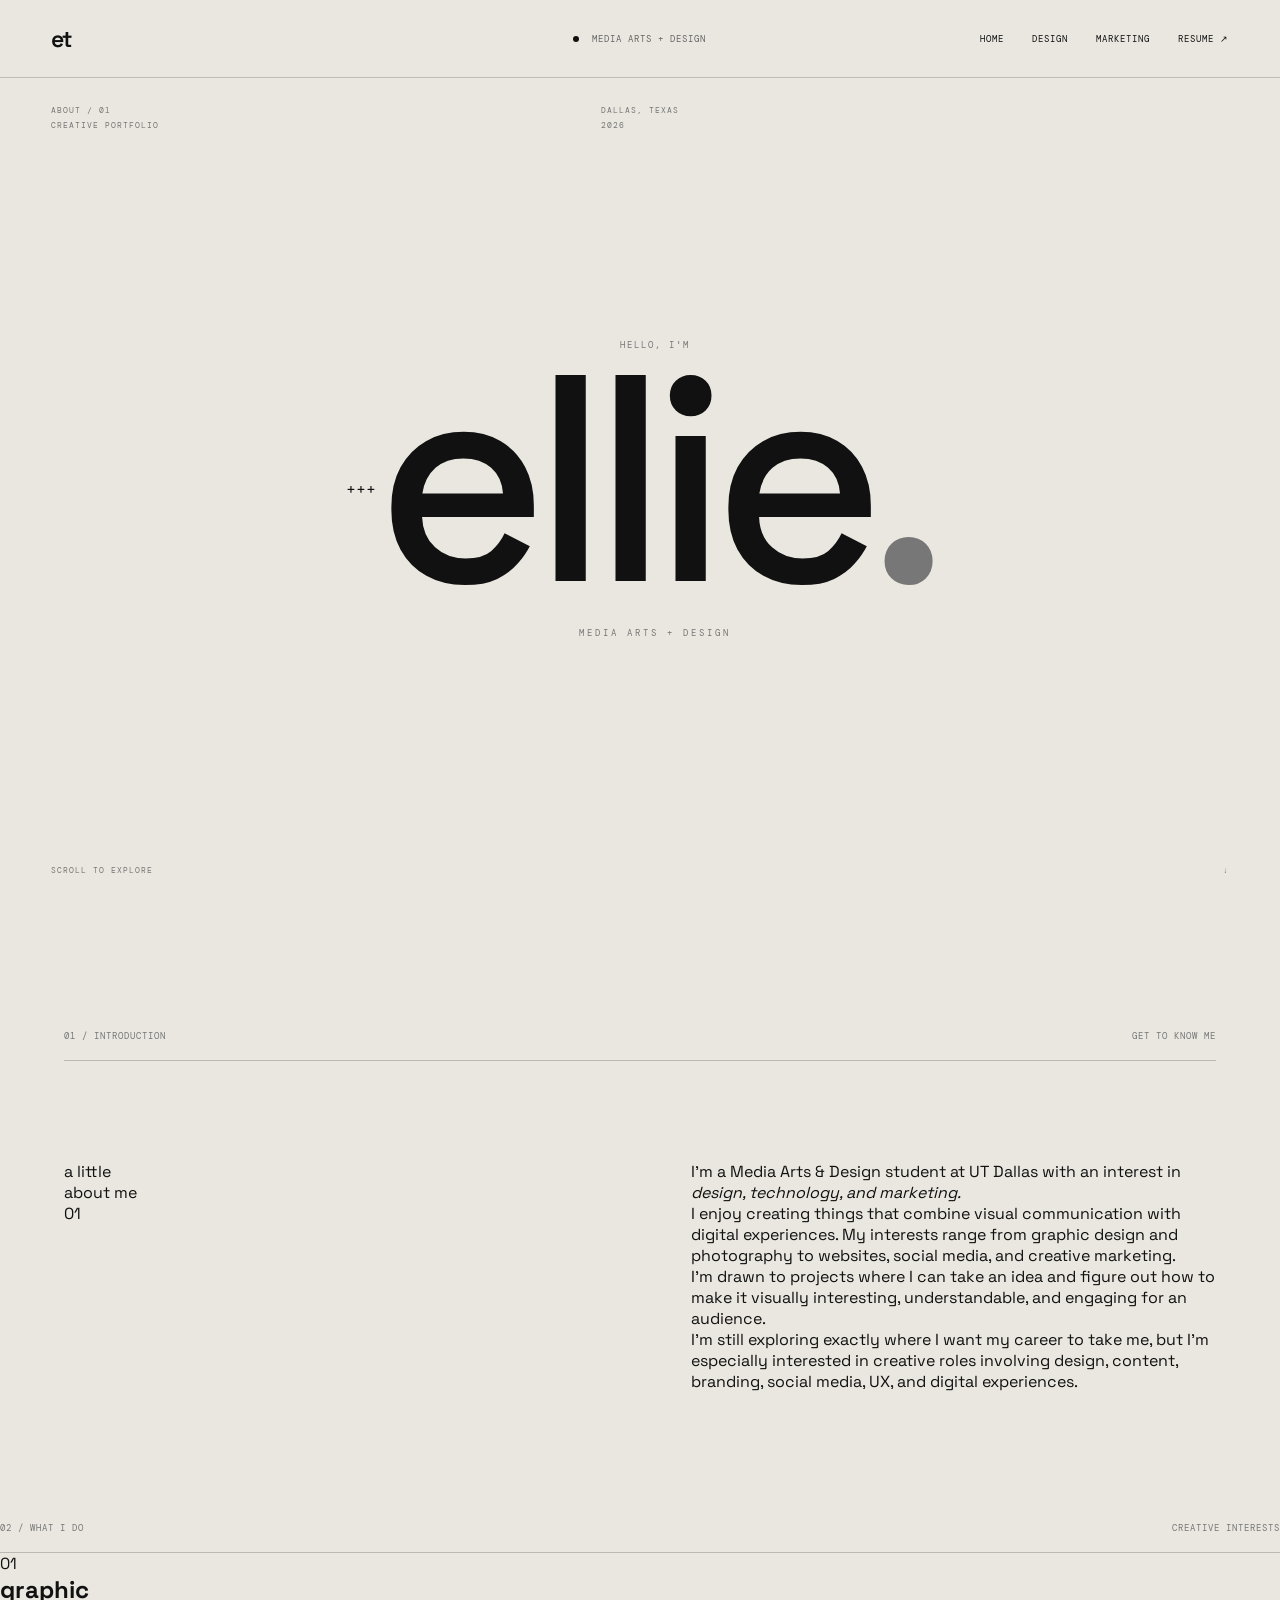
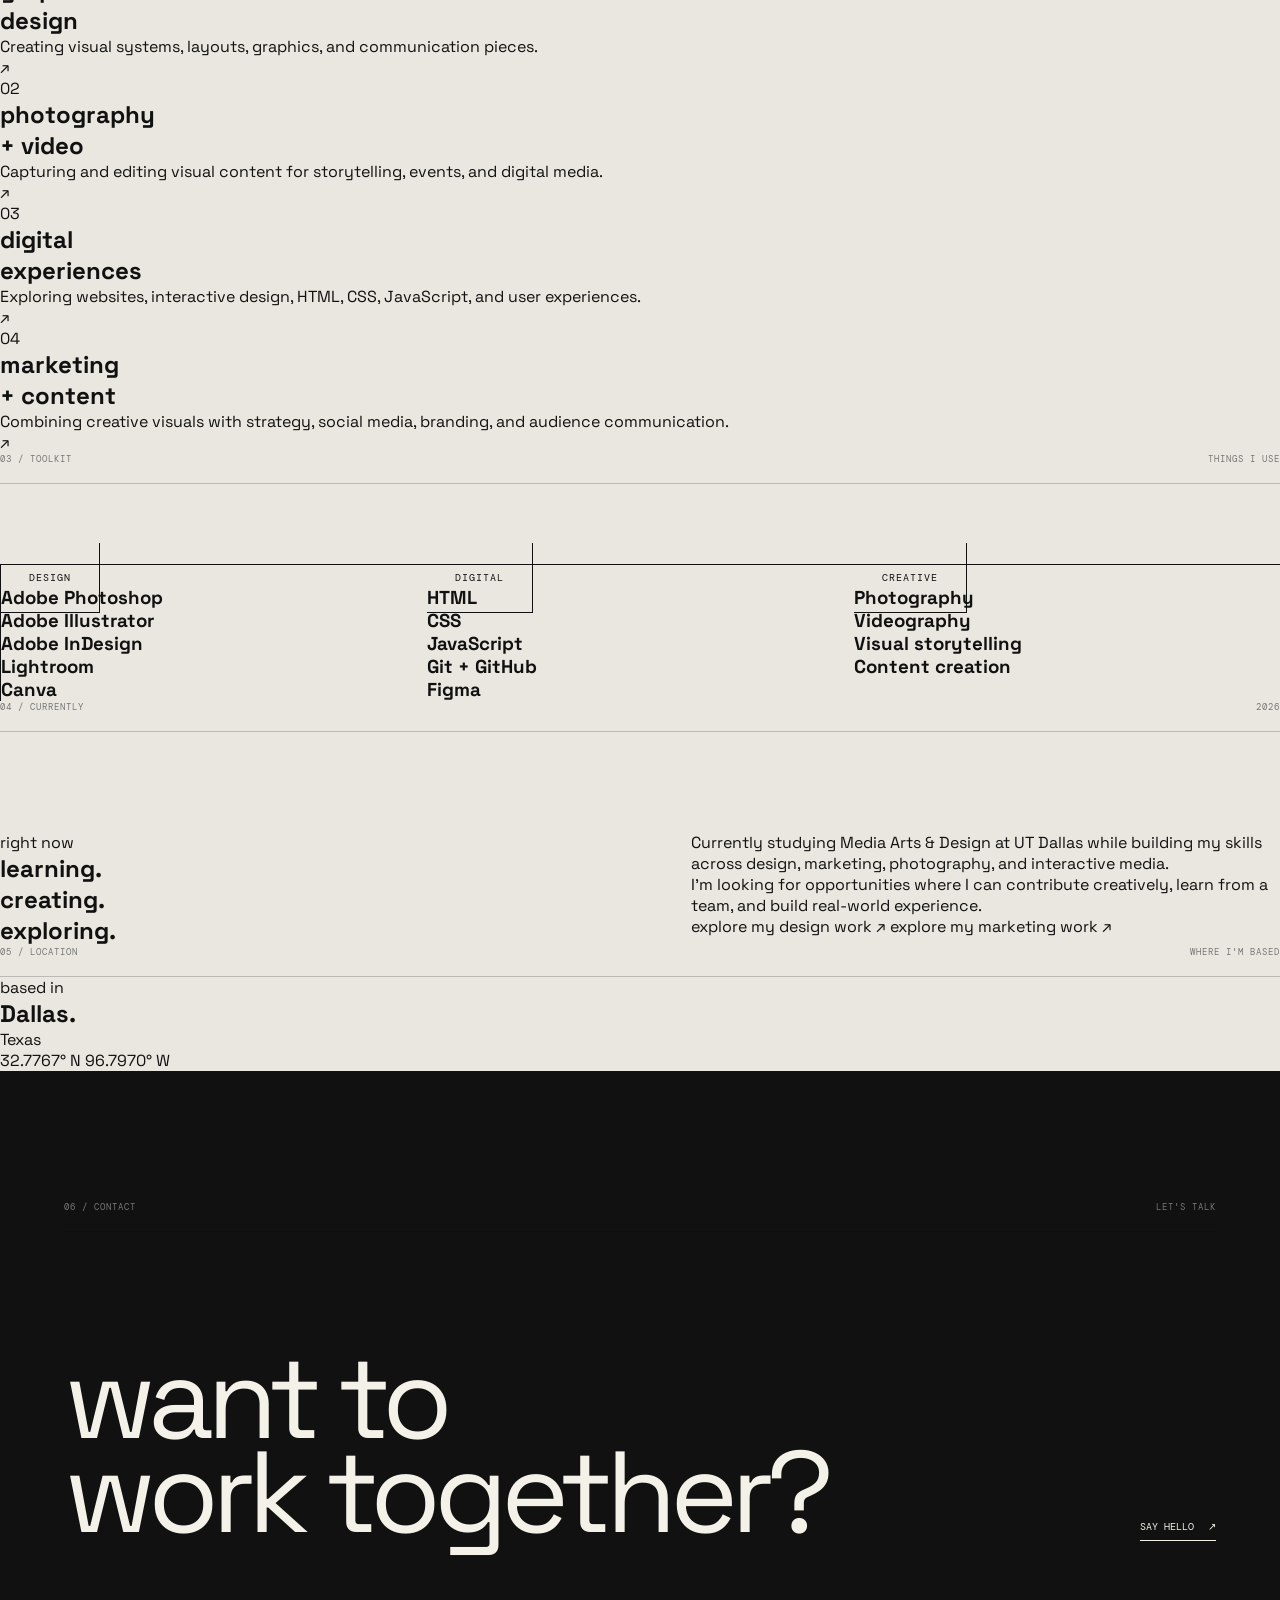
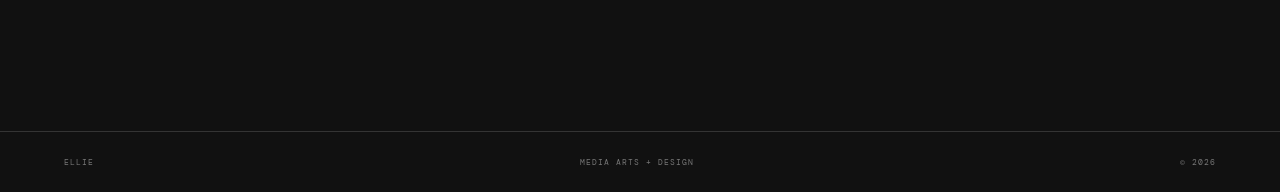
==== about.html @ 3c06e59f "Revise about.html content and structure Updated various sections of the about page including titles," ====
<!DOCTYPE html>
<html lang="en">

<head>
    <meta charset="UTF-8">
    <meta name="viewport" content="width=device-width, initial-scale=1.0">

    <title>about — ellie</title>

    <link rel="stylesheet" href="style.css">
</head>

<body>

    <!-- LOADING SCREEN -->
    <div class="loading-screen" id="loadingScreen">

        <div class="loader-inner">

            <div class="loader-name">ellie</div>

            <div class="loader-line">
                <div class="loader-progress"></div>
            </div>

            <div class="loader-status">
                <span>opening about</span>
                <span id="loaderPercent">0%</span>
            </div>

        </div>

    </div>


    <!-- WEBSITE -->
    <div class="site" id="site">

        <!-- HEADER -->
        <header class="site-header">

            <a href="index.html" class="logo">
                et
            </a>

            <div class="header-status">
                <span class="status-dot"></span>
                media arts + design
            </div>

            <nav>

                <a href="index.html">
                    home
                </a>

                <a href="design.html">
                    design
                </a>

                <a href="marketing.html">
                    marketing
                </a>

                <a href="etresume.pdf" target="_blank">
                    resume ↗
                </a>

            </nav>

        </header>


        <main>

            <!-- =================================================
                 ABOUT HERO
            ================================================= -->

            <section class="about-page-hero">

                <div class="about-page-meta about-page-meta-left">
                    <span>about / 01</span>
                    <span>creative portfolio</span>
                </div>

                <div class="about-page-meta about-page-meta-right">
                    <span>Dallas, Texas</span>
                    <span>2026</span>
                </div>


                <!-- DECORATION -->

                <div class="about-orbit about-orbit-one"></div>
                <div class="about-orbit about-orbit-two"></div>

                <div class="about-cross about-cross-one">+</div>
                <div class="about-cross about-cross-two">+</div>
                <div class="about-cross about-cross-three">+</div>


                <!-- TITLE -->

                <div class="about-page-title">

                    <span>
                        hello, i'm
                    </span>

                    <h1>
                        ellie<span>.</span>
                    </h1>

                    <p>
                        media arts + design
                    </p>

                </div>


                <div class="about-page-bottom">

                    <span>
                        scroll to explore
                    </span>

                    <span class="about-scroll-arrow">
                        ↓
                    </span>

                </div>

            </section>


            <!-- =================================================
                 INTRODUCTION
            ================================================= -->

            <section class="about-page-intro">

                <div class="section-top">

                    <span>01 / introduction</span>

                    <span>get to know me</span>

                </div>


                <div class="about-page-intro-grid">

                    <div class="about-intro-heading">

                        <span>
                            a little<br>
                            about me
                        </span>

                        <div class="about-intro-number">
                            01
                        </div>

                    </div>


                    <div class="about-intro-text">

                        <p class="about-page-lead">

                            I'm a Media Arts & Design student
                            at UT Dallas with an interest in
                            <em>design, technology, and marketing.</em>

                        </p>


                        <p>

                            I enjoy creating things that combine
                            visual communication with digital
                            experiences. My interests range from
                            graphic design and photography to
                            websites, social media, and creative
                            marketing.

                        </p>


                        <p>

                            I'm drawn to projects where I can take
                            an idea and figure out how to make it
                            visually interesting, understandable,
                            and engaging for an audience.

                        </p>


                        <p>

                            I'm still exploring exactly where I want
                            my career to take me, but I'm especially
                            interested in creative roles involving
                            design, content, branding, social media,
                            UX, and digital experiences.

                        </p>

                    </div>

                </div>

            </section>


            <!-- =================================================
                 WHAT I DO
            ================================================= -->

            <section class="about-focus-section">

                <div class="section-top">

                    <span>02 / what i do</span>

                    <span>creative interests</span>

                </div>


                <div class="about-focus-list">

                    <div class="about-focus-item">

                        <span class="focus-number">
                            01
                        </span>

                        <h2>
                            graphic<br>
                            design
                        </h2>

                        <p>
                            Creating visual systems,
                            layouts, graphics, and
                            communication pieces.
                        </p>

                        <span class="focus-arrow">
                            ↗
                        </span>

                    </div>


                    <div class="about-focus-item">

                        <span class="focus-number">
                            02
                        </span>

                        <h2>
                            photography<br>
                            + video
                        </h2>

                        <p>
                            Capturing and editing visual
                            content for storytelling,
                            events, and digital media.
                        </p>

                        <span class="focus-arrow">
                            ↗
                        </span>

                    </div>


                    <div class="about-focus-item">

                        <span class="focus-number">
                            03
                        </span>

                        <h2>
                            digital<br>
                            experiences
                        </h2>

                        <p>
                            Exploring websites, interactive
                            design, HTML, CSS, JavaScript,
                            and user experiences.
                        </p>

                        <span class="focus-arrow">
                            ↗
                        </span>

                    </div>


                    <div class="about-focus-item">

                        <span class="focus-number">
                            04
                        </span>

                        <h2>
                            marketing<br>
                            + content
                        </h2>

                        <p>
                            Combining creative visuals with
                            strategy, social media, branding,
                            and audience communication.
                        </p>

                        <span class="focus-arrow">
                            ↗
                        </span>

                    </div>

                </div>

            </section>


            <!-- =================================================
                 TOOLS
            ================================================= -->

            <section class="about-tools-section">

                <div class="section-top">

                    <span>03 / toolkit</span>

                    <span>things i use</span>

                </div>


                <div class="tools-grid">

                    <div class="tool-column">

                        <span class="tool-label">
                            design
                        </span>

                        <h3>
                            Adobe Photoshop
                        </h3>

                        <h3>
                            Adobe Illustrator
                        </h3>

                        <h3>
                            Adobe InDesign
                        </h3>

                        <h3>
                            Lightroom
                        </h3>

                        <h3>
                            Canva
                        </h3>

                    </div>


                    <div class="tool-column">

                        <span class="tool-label">
                            digital
                        </span>

                        <h3>
                            HTML
                        </h3>

                        <h3>
                            CSS
                        </h3>

                        <h3>
                            JavaScript
                        </h3>

                        <h3>
                            Git + GitHub
                        </h3>

                        <h3>
                            Figma
                        </h3>

                    </div>


                    <div class="tool-column">

                        <span class="tool-label">
                            creative
                        </span>

                        <h3>
                            Photography
                        </h3>

                        <h3>
                            Videography
                        </h3>

                        <h3>
                            Visual storytelling
                        </h3>

                        <h3>
                            Content creation
                        </h3>

                    </div>

                </div>

            </section>


            <!-- =================================================
                 CURRENTLY
            ================================================= -->

            <section class="about-current-section">

                <div class="section-top">

                    <span>04 / currently</span>

                    <span>2026</span>

                </div>


                <div class="currently-grid">

                    <div class="currently-big">

                        <span>
                            right now
                        </span>

                        <h2>
                            learning.<br>
                            creating.<br>
                            exploring.
                        </h2>

                    </div>


                    <div class="currently-text">

                        <p>
                            Currently studying Media Arts &
                            Design at UT Dallas while building
                            my skills across design, marketing,
                            photography, and interactive media.
                        </p>

                        <p>
                            I'm looking for opportunities where
                            I can contribute creatively, learn
                            from a team, and build real-world
                            experience.
                        </p>

                        <div class="currently-links">

                            <a href="design.html">
                                explore my design work
                                <span>↗</span>
                            </a>

                            <a href="marketing.html">
                                explore my marketing work
                                <span>↗</span>
                            </a>

                        </div>

                    </div>

                </div>

            </section>


            <!-- =================================================
                 DALLAS
            ================================================= -->

            <section class="about-dallas-section">

                <div class="section-top">

                    <span>05 / location</span>

                    <span>where i'm based</span>

                </div>


                <div class="about-dallas">

                    <div class="dallas-text">

                        <span>
                            based in
                        </span>

                        <h2>
                            Dallas<span>.</span>
                        </h2>

                        <p>
                            Texas
                        </p>

                    </div>


                    <div class="dallas-coordinate">

                        <span>
                            32.7767° N
                        </span>

                        <span>
                            96.7970° W
                        </span>

                    </div>

                </div>

            </section>


            <!-- =================================================
                 CONTACT
            ================================================= -->

            <section class="contact-section">

                <div class="contact-top">

                    <span>06 / contact</span>

                    <span>let's talk</span>

                </div>


                <div class="contact-content">

                    <p>
                        want to<br>
                        work together?
                    </p>

                    <a href="contact.html">
                        say hello
                        <span>↗</span>
                    </a>

                </div>

            </section>

        </main>


        <!-- FOOTER -->

        <footer>

            <span>
                ellie
            </span>

            <span>
                media arts + design
            </span>

            <span>
                © 2026
            </span>

        </footer>

    </div>


    <script src="script.js"></script>

</body>

</html>
---- style.css ----
@import url('https://fonts.googleapis.com/css2?family=DM+Mono:wght@400;500&family=Space+Grotesk:wght@400;500;600&display=swap');


/* =====================================================
   RESET
===================================================== */

* {
    margin: 0;
    padding: 0;
    box-sizing: border-box;
}

html {
    scroll-behavior: smooth;
}

body {
    background: #e9e7df;
    color: #111;
    font-family: "Space Grotesk", sans-serif;
    overflow-x: hidden;
}

a {
    color: inherit;
    text-decoration: none;
}

img {
    max-width: 100%;
    display: block;
}


/* =====================================================
   LOADING SCREEN
===================================================== */

.loading-screen {
    position: fixed;
    inset: 0;
    z-index: 9999;

    background: #111;
    color: #f4f1e8;

    display: flex;
    align-items: center;
    justify-content: center;

    transition:
        opacity .8s ease,
        visibility .8s ease;
}

.loading-screen.hidden {
    opacity: 0;
    visibility: hidden;
    pointer-events: none;
}

.loader-inner {
    width: min(420px, 80vw);
}

.loader-name {
    font-size: clamp(70px, 13vw, 130px);
    letter-spacing: -7px;
    line-height: .8;
    margin-bottom: 40px;
}

.loader-line {
    height: 2px;
    width: 100%;
    background: #444;
    overflow: hidden;
}

.loader-progress {
    height: 100%;
    width: 0;
    background: #f4f1e8;
}

.loader-status {
    display: flex;
    justify-content: space-between;

    margin-top: 12px;

    font-family: "DM Mono", monospace;
    font-size: 9px;
    text-transform: uppercase;
    letter-spacing: 1px;

    opacity: .6;
}


/* =====================================================
   SITE
===================================================== */

.site {
    opacity: 0;
    transition: opacity .8s ease;
}

.site.visible {
    opacity: 1;
}


/* =====================================================
   HEADER
===================================================== */

.site-header {
    height: 78px;

    padding: 0 4vw;

    display: grid;
    grid-template-columns: 1fr 1fr 1fr;

    align-items: center;

    border-bottom: 1px solid rgba(0,0,0,.18);
}

.logo {
    font-size: 23px;
    font-weight: 600;
    letter-spacing: -2px;
}

.header-status {
    justify-self: center;

    font-family: "DM Mono", monospace;
    font-size: 9px;

    text-transform: uppercase;
    letter-spacing: 1px;

    color: #666;
}

.status-dot {
    display: inline-block;

    width: 6px;
    height: 6px;

    border-radius: 50%;

    background: #111;

    margin-right: 7px;

    animation: blink 2s infinite;
}

@keyframes blink {

    0%, 100% {
        opacity: 1;
    }

    50% {
        opacity: .2;
    }

}

.site-header nav {
    justify-self: end;

    display: flex;
    gap: 28px;
}

.site-header nav a {
    font-family: "DM Mono", monospace;

    font-size: 9px;

    text-transform: uppercase;
    letter-spacing: 1px;

    position: relative;
}

.site-header nav a::after {
    content: "";

    position: absolute;

    left: 0;
    bottom: -5px;

    width: 0;
    height: 1px;

    background: #111;

    transition: width .3s ease;
}

.site-header nav a:hover::after {
    width: 100%;
}


/* =====================================================
   HERO
===================================================== */

.hero {
    height: calc(100vh - 78px);
    min-height: 650px;

    position: relative;

    overflow: hidden;

    display: flex;
    align-items: center;
    justify-content: center;
}


/* HERO META */

.hero-meta {
    position: absolute;

    top: 27px;

    display: flex;
    flex-direction: column;

    gap: 5px;

    font-family: "DM Mono", monospace;
    font-size: 8px;

    text-transform: uppercase;
    letter-spacing: 1px;

    color: #777;

    z-index: 3;
}

.hero-meta-left {
    left: 4vw;
}

.hero-meta-right {
    right: 4vw;
    text-align: right;
}


/* =====================================================
   CENTER NAME
===================================================== */

.hero-center {
    position: relative;

    z-index: 2;

    text-align: center;

    pointer-events: none;
}

.tiny-label {
    font-family: "DM Mono", monospace;

    text-transform: uppercase;

    font-size: 9px;

    letter-spacing: 2px;

    color: #777;

    margin-bottom: 25px;
}

.hero-center h1 {
    font-size: clamp(120px, 23vw, 340px);

    font-weight: 500;

    line-height: .7;

    letter-spacing: -15px;

    text-transform: lowercase;

    transition:
        transform .3s ease;
}

.hero-caption {
    margin-top: 45px;

    font-family: "DM Mono", monospace;

    font-size: 9px;

    text-transform: uppercase;

    letter-spacing: 3px;

    color: #777;
}


/* =====================================================
   FOLDERS
===================================================== */

.folder {
    position: absolute;

    width: 260px;

    z-index: 5;

    cursor: pointer;

    transition:
        transform .5s cubic-bezier(.2,.8,.2,1),
        filter .3s ease;
}

.folder:hover {
    filter: brightness(1.04);
}

.folder-design {
    left: 10%;
    top: 22%;

    transform: rotate(-7deg);
}

.folder-marketing {
    right: 10%;
    bottom: 19%;

    transform: rotate(7deg);
}


/* TAB */

.folder-tab {
    width: 125px;
    height: 30px;

    display: flex;
    align-items: center;

    padding-left: 14px;

    background: #d7b95f;

    border: 2px solid #111;
    border-bottom: none;

    border-radius: 7px 7px 0 0;

    font-family: "DM Mono", monospace;

    font-size: 9px;

    text-transform: uppercase;
    letter-spacing: 1px;
}


/* BODY */

.folder-body {
    height: 185px;

    padding: 18px 20px;

    background: #e3c96b;

    border: 2px solid #111;

    border-radius: 0 9px 9px 9px;

    box-shadow: 8px 9px 0 rgba(0,0,0,.17);

    position: relative;

    overflow: hidden;
}


/* FOLDER TEXTURE */

.folder-body::after {
    content: "";

    position: absolute;

    inset: 0;

    pointer-events: none;

    background:
        repeating-linear-gradient(
            0deg,
            transparent 0,
            transparent 5px,
            rgba(0,0,0,.025) 6px
        );
}


/* TOP */

.folder-top {
    display: flex;
    justify-content: space-between;

    font-family: "DM Mono", monospace;

    font-size: 8px;

    text-transform: uppercase;

    color: rgba(0,0,0,.45);
}


/* ICON */

.folder-icon {
    font-size: 37px;

    margin-top: 20px;

    line-height: 1;
}


/* TITLE */

.folder-name {
    font-size: 22px;

    font-weight: 500;

    line-height: .95;

    letter-spacing: -1px;

    margin-top: 12px;
}


/* FOOTER */

.folder-footer {
    position: absolute;

    bottom: 15px;
    right: 18px;

    font-family: "DM Mono", monospace;

    font-size: 8px;

    text-transform: uppercase;

    color: rgba(0,0,0,.55);
}


/* =====================================================
   DECORATIVE ORBITS
===================================================== */

.orbit {
    position: absolute;

    border: 1px solid rgba(0,0,0,.13);

    border-radius: 50%;

    pointer-events: none;
}

.orbit-one {
    width: 570px;
    height: 570px;

    animation: rotateOrbit 25s linear infinite;
}

.orbit-two {
    width: 820px;
    height: 300px;

    transform: rotate(-25deg);

    animation: rotateOrbitTwo 35s linear infinite;
}

@keyframes rotateOrbit {

    from {
        transform: rotate(0deg);
    }

    to {
        transform: rotate(360deg);
    }

}

@keyframes rotateOrbitTwo {

    from {
        transform: rotate(-25deg);
    }

    to {
        transform: rotate(335deg);
    }

}


/* =====================================================
   CROSSES
===================================================== */

.cross {
    position: absolute;

    font-size: 20px;

    font-family: "DM Mono", monospace;

    color: #777;

    animation: floatCross 4s ease-in-out infinite;
}

.cross-one {
    left: 35%;
    top: 18%;
}

.cross-two {
    right: 31%;
    top: 25%;

    animation-delay: 1s;
}

.cross-three {
    left: 27%;
    bottom: 20%;

    animation-delay: 2s;
}

@keyframes floatCross {

    0%, 100% {
        transform: translateY(0);
    }

    50% {
        transform: translateY(-12px);
    }

}


/* =====================================================
   HERO BOTTOM
===================================================== */

.hero-bottom-left,
.hero-bottom-right {
    position: absolute;

    bottom: 25px;

    z-index: 4;

    font-family: "DM Mono", monospace;

    font-size: 8px;

    text-transform: uppercase;

    letter-spacing: 1px;

    color: #777;
}

.hero-bottom-left {
    left: 4vw;

    display: flex;
    gap: 10px;
    align-items: center;
}

.hero-bottom-right {
    right: 4vw;
}

.scroll-arrow {
    font-size: 15px;

    animation: scrollBounce 1.5s infinite;
}

@keyframes scrollBounce {

    0%, 100% {
        transform: translateY(0);
    }

    50% {
        transform: translateY(5px);
    }

}


/* =====================================================
   SECTION BASICS
===================================================== */

.about-section,
.areas-section,
.contact-section {
    padding: 130px 5vw;
}

.section-top,
.contact-top {
    display: flex;
    justify-content: space-between;

    padding-bottom: 18px;

    border-bottom: 1px solid rgba(0,0,0,.2);

    font-family: "DM Mono", monospace;

    font-size: 9px;

    text-transform: uppercase;

    letter-spacing: 1px;

    color: #777;
}


/* =====================================================
   ABOUT
===================================================== */

.about-grid {
    display: grid;

    grid-template-columns: 1fr 1fr;

    gap: 8vw;

    padding-top: 100px;
}

.about-heading {
    position: relative;
}

.about-small {
    font-family: "DM Mono", monospace;

    font-size: 11px;

    text-transform: uppercase;

    color: #777;
}

.about-heading h2 {
    font-size: clamp(90px, 13vw, 190px);

    font-weight: 500;

    line-height: .75;

    letter-spacing: -10px;

    margin-top: 25px;
}

.about-heading h2 span {
    color: #777;
}

.about-number {
    position: absolute;

    bottom: 0;
    right: 15%;

    font-family: "DM Mono", monospace;

    font-size: 10px;

    color: #777;
}

.about-content {
    padding-top: 30px;
}

.about-content p {
    max-width: 560px;

    color: #555;

    font-size: 17px;

    line-height: 1.7;

    margin-bottom: 25px;
}

.about-content .about-lead {
    font-size: 27px;

    line-height: 1.3;

    color: #111;

    max-width: 600px;

    margin-bottom: 45px;
}

.about-content em {
    font-style: normal;

    text-decoration: underline;

    text-decoration-thickness: 1px;

    text-underline-offset: 5px;
}

.about-links {
    display: flex;

    gap: 35px;

    margin-top: 50px;
}

.about-links a {
    font-family: "DM Mono", monospace;

    font-size: 9px;

    text-transform: uppercase;

    letter-spacing: 1px;

    border-bottom: 1px solid #111;

    padding-bottom: 6px;
}

.about-links a span {
    margin-left: 8px;
}


/* =====================================================
   DALLAS CITYLINE
===================================================== */

.cityline-wrap {
    margin-top: 150px;

    border-top: 1px solid rgba(0,0,0,.2);

    padding-top: 18px;
}

.cityline-label {
    display: flex;

    justify-content: space-between;

    font-family: "DM Mono", monospace;

    font-size: 8px;

    text-transform: uppercase;

    color: #777;
}

.cityline {
    height: 230px;

    margin-top: 45px;

    position: relative;

    display: flex;

    align-items: flex-end;

    justify-content: center;

    gap: 8px;

    border-bottom: 1px solid #111;
}


/* BUILDINGS */

.building {
    width: 7%;

    border: 1px solid #111;

    border-bottom: none;

    position: relative;
}

.building::before,
.building::after {
    content: "";

    position: absolute;

    left: 20%;
    right: 20%;

    height: 1px;

    background: #111;

    opacity: .4;
}

.building::before {
    top: 20%;
}

.building::after {
    top: 40%;
}

.building-one {
    height: 65px;
}

.building-two {
    height: 100px;
}

.building-three {
    height: 145px;
}

.building-four {
    height: 90px;
}

.building-five {
    height: 190px;

    width: 9%;
}

.building-six {
    height: 125px;
}

.building-seven {
    height: 75px;
}

.building-eight {
    height: 155px;
}

.building-nine {
    height: 110px;
}

.building-ten {
    height: 70px;
}


/* CITYLINE CIRCLE */

.cityline-circle {
    position: absolute;

    width: 70px;
    height: 70px;

    border: 1px solid #111;

    border-radius: 50%;

    left: 50%;
    bottom: 115px;

    transform: translateX(-50%);

    opacity: .4;
}

.cityline-name {
    margin-top: 18px;

    font-family: "DM Mono", monospace;

    font-size: 9px;

    letter-spacing: 2px;
}


/* =====================================================
   AREAS
===================================================== */

.areas-section {
    background: #f3f1e9;
}

.areas-list {
    margin-top: 80px;

    border-top: 1px solid #111;
}

.area-item {
    display: grid;

    grid-template-columns: 70px 1fr 40px;

    align-items: center;

    min-height: 180px;

    border-bottom: 1px solid #aaa;

    transition:
        padding .35s ease,
        background .35s ease;
}

.area-item:hover {
    padding-left: 25px;

    background: #e5e2d8;
}

.area-number {
    font-family: "DM Mono", monospace;

    font-size: 10px;

    color: #777;
}

.area-item h3 {
    font-size: clamp(45px, 6vw, 90px);

    font-weight: 500;

    line-height: .8;

    letter-spacing: -4px;
}

.area-arrow {
    font-size: 24px;

    transition: transform .3s ease;
}

.area-item:hover .area-arrow {
    transform: translate(5px,-5px);
}


/* =====================================================
   CONTACT
===================================================== */

.contact-section {
    background: #111;

    color: #f4f1e8;
}

.contact-section .section-top {
    border-color: rgba(255,255,255,.2);

    color: #888;
}

.contact-content {
    padding: 120px 0 60px;

    display: flex;

    justify-content: space-between;

    align-items: flex-end;

    gap: 50px;
}

.contact-content p {
    font-size: clamp(60px, 9vw, 130px);

    line-height: .82;

    letter-spacing: -7px;
}

.contact-content a {
    font-family: "DM Mono", monospace;

    text-transform: uppercase;

    font-size: 10px;

    border-bottom: 1px solid #f4f1e8;

    padding-bottom: 7px;

    white-space: nowrap;
}

.contact-content a span {
    margin-left: 8px;
}


/* =====================================================
   FOOTER
===================================================== */

footer {
    background: #111;

    color: #777;

    padding: 25px 5vw;

    border-top: 1px solid rgba(255,255,255,.15);

    display: flex;

    justify-content: space-between;

    font-family: "DM Mono", monospace;

    font-size: 8px;

    text-transform: uppercase;

    letter-spacing: 1px;
}


/* =====================================================
   RESPONSIVE
===================================================== */

@media (max-width: 900px) {

    .header-status {
        display: none;
    }

    .site-header {
        grid-template-columns: 1fr 1fr;
    }

    .site-header nav {
        grid-column: 2;
    }

    .folder {
        width: 220px;
    }

    .folder-design {
        left: 5%;
    }

    .folder-marketing {
        right: 5%;
    }

    .hero-center h1 {
        font-size: 21vw;
    }

    .about-grid {
        grid-template-columns: 1fr;

        gap: 50px;
    }

    .about-heading h2 {
        font-size: 22vw;
    }

    .about-number {
        display: none;
    }

    .contact-content {
        flex-direction: column;

        align-items: flex-start;
    }

}


@media (max-width: 650px) {

    .site-header {
        height: 65px;

        padding: 0 5%;
    }

    .site-header nav {
        gap: 15px;
    }

    .site-header nav a {
        font-size: 8px;
    }

    .hero {
        height: calc(100vh - 65px);

        min-height: 600px;
    }

    .hero-meta {
        top: 20px;
    }

    .hero-center h1 {
        font-size: 28vw;

        letter-spacing: -8px;
    }

    .hero-caption {
        margin-top: 30px;

        font-size: 8px;
    }

    .orbit-one {
        width: 380px;
        height: 380px;
    }

    .orbit-two {
        width: 500px;
        height: 220px;
    }

    .folder {
        width: 165px;
    }

    .folder-design {
        left: 3%;
        top: 18%;
    }

    .folder-marketing {
        right: 3%;
        bottom: 17%;
    }

    .folder-body {
        height: 135px;

        padding: 12px;
    }

    .folder-tab {
        width: 90px;

        height: 25px;

        font-size: 7px;
    }

    .folder-icon {
        font-size: 25px;

        margin-top: 12px;
    }

    .folder-name {
        font-size: 14px;
    }

    .folder-footer {
        bottom: 10px;
        right: 12px;

        font-size: 6px;
    }

    .hero-bottom-right {
        display: none;
    }

    .about-section,
    .areas-section,
    .contact-section {
        padding: 90px 5%;
    }

    .about-grid {
        padding-top: 70px;
    }

    .about-content .about-lead {
        font-size: 21px;
    }

    .about-content p {
        font-size: 15px;
    }

    .cityline {
        height: 170px;

        gap: 4px;
    }

    .building-five {
        height: 140px;
    }

    .building-three {
        height: 105px;
    }

    .building-eight {
        height: 115px;
    }

    .cityline-circle {
        width: 45px;
        height: 45px;

        bottom: 90px;
    }

    .area-item {
        grid-template-columns: 35px 1fr 25px;

        min-height: 140px;
    }

    .area-item h3 {
        font-size: 42px;

        letter-spacing: -2px;
    }

    .contact-content p {
        font-size: 60px;

        letter-spacing: -4px;
    }

    footer {
        flex-direction: column;

        gap: 10px;
    }

}


@media (max-width: 400px) {

    .folder {
        width: 145px;
    }

    .folder-design {
        top: 19%;
    }

    .folder-marketing {
        bottom: 16%;
    }

    .folder-body {
        height: 120px;
    }

    .folder-name {
        font-size: 12px;
    }

    .hero-center h1 {
        font-size: 30vw;
    }

} /* =====================================================
   INNER PORTFOLIO PAGES
===================================================== */

.page-site {
    opacity: 1;
}

.portfolio-page,
.about-page,
.contact-page {
    padding: 0 5vw;
}


/* PAGE META */

.page-meta {
    display: flex;
    justify-content: space-between;

    padding-top: 28px;

    font-family: "DM Mono", monospace;
    font-size: 8px;

    text-transform: uppercase;
    letter-spacing: 1px;

    color: #777;
}


/* PAGE HERO */

.portfolio-hero {
    min-height: 650px;

    display: flex;
    align-items: center;

    position: relative;
}

.portfolio-title {
    max-width: 1000px;
}

.eyebrow {
    display: block;

    font-family: "DM Mono", monospace;

    font-size: 9px;

    text-transform: uppercase;

    letter-spacing: 2px;

    color: #777;

    margin-bottom: 30px;
}

.portfolio-title h1 {
    font-size: clamp(90px, 15vw, 220px);

    font-weight: 500;

    line-height: .75;

    letter-spacing: -11px;
}

.portfolio-title h1 span {
    color: #777;
}

.portfolio-title p {
    max-width: 480px;

    margin-top: 55px;

    font-size: 18px;

    line-height: 1.5;

    color: #555;
}


/* SECTION LABEL */

.page-section-label {
    display: flex;
    justify-content: space-between;

    padding-bottom: 18px;

    border-bottom: 1px solid rgba(0,0,0,.2);

    font-family: "DM Mono", monospace;

    font-size: 9px;

    text-transform: uppercase;

    letter-spacing: 1px;

    color: #777;
}


/* DESIGN PROJECTS */

.portfolio-work {
    padding-bottom: 100px;
}

.design-project {
    display: grid;

    grid-template-columns: 1.3fr 1fr;

    gap: 7vw;

    padding: 80px 0;

    border-bottom: 1px solid #aaa;

    align-items: center;
}

.design-project.reverse {
    grid-template-columns: 1fr 1.3fr;
}

.design-project.reverse .project-image {
    order: 2;
}

.design-project.reverse .project-details {
    order: 1;
}

.project-image {
    min-height: 450px;

    overflow: hidden;

    border: 1px solid #aaa;
}

.project-placeholder {
    background: #dedbd1;

    display: flex;
    align-items: center;
    justify-content: center;

    font-family: "DM Mono", monospace;

    font-size: 9px;

    text-transform: uppercase;

    letter-spacing: 1px;

    color: #777;
}

.project-details {
    max-width: 500px;
}

.project-index {
    display: block;

    font-family: "DM Mono", monospace;

    font-size: 9px;

    text-transform: uppercase;

    letter-spacing: 1px;

    color: #777;

    margin-bottom: 25px;
}

.project-details h2 {
    font-size: clamp(50px, 6vw, 85px);

    font-weight: 500;

    line-height: .8;

    letter-spacing: -4px;

    margin-bottom: 35px;
}

.project-details p {
    color: #555;

    line-height: 1.6;

    max-width: 450px;
}


/* TAGS */

.project-tags {
    display: flex;

    flex-wrap: wrap;

    gap: 8px;

    margin-top: 30px;
}

.project-tags span {
    border: 1px solid #999;

    padding: 7px 10px;

    font-family: "DM Mono", monospace;

    font-size: 8px;

    text-transform: uppercase;

    letter-spacing: .5px;
}


/* MARKETING */

.marketing-project-new {
    display: grid;

    grid-template-columns: 1.5fr 1fr;

    gap: 6vw;

    padding: 80px 0;

    border-bottom: 1px solid #aaa;

    align-items: center;
}

.marketing-project-image {
    min-height: 430px;
}

.marketing-project-content h2 {
    font-size: clamp(55px, 7vw, 95px);

    font-weight: 500;

    line-height: .8;

    letter-spacing: -5px;

    margin-bottom: 30px;
}

.marketing-project-content p {
    max-width: 470px;

    color: #555;

    line-height: 1.6;
}


/* MARKETING SKILLS */

.marketing-skills-new {
    padding: 130px 0;
}

.skills-grid {
    display: grid;

    grid-template-columns: repeat(3, 1fr);

    gap: 50px;

    padding-top: 70px;
}

.skills-grid > div {
    border-top: 1px solid #111;

    padding-top: 20px;
}

.skills-grid span {
    font-family: "DM Mono", monospace;

    font-size: 9px;

    color: #777;
}

.skills-grid h3 {
    font-size: 45px;

    font-weight: 500;

    letter-spacing: -2px;

    margin: 40px 0 15px;
}

.skills-grid p {
    max-width: 300px;

    color: #666;

    line-height: 1.5;
}


/* ABOUT PAGE */

.about-page {
    padding-bottom: 120px;
}

.about-intro {
    min-height: 600px;

    display: flex;

    flex-direction: column;

    justify-content: center;
}

.about-intro h1 {
    font-size: clamp(100px, 17vw, 240px);

    font-weight: 500;

    line-height: .72;

    letter-spacing: -12px;
}

.about-intro h1 span {
    color: #777;
}


.about-description {
    display: grid;

    grid-template-columns: 100px 1fr;

    gap: 6vw;

    padding: 100px 0;

    border-top: 1px solid #aaa;
}

.about-description-number {
    font-family: "DM Mono", monospace;

    font-size: 10px;

    color: #777;
}

.about-description > div:last-child {
    max-width: 800px;
}

.large-about-text {
    font-size: clamp(28px, 4vw, 50px) !important;

    line-height: 1.15 !important;

    color: #111 !important;

    margin-bottom: 55px !important;
}

.about-description p {
    max-width: 650px;

    font-size: 17px;

    line-height: 1.7;

    color: #555;

    margin-bottom: 30px;
}

.about-description em {
    font-style: normal;

    text-decoration: underline;

    text-underline-offset: 6px;
}


/* INTERESTS */

.about-interests {
    padding: 100px 0;
}

.interest-grid {
    display: grid;

    grid-template-columns: repeat(2, 1fr);

    margin-top: 70px;

    border-top: 1px solid #111;
}

.interest-grid span {
    padding: 25px 0;

    border-bottom: 1px solid #aaa;

    font-size: 28px;

    letter-spacing: -1px;
}


/* LOCATION */

.about-location {
    padding: 130px 0;

    border-top: 1px solid #aaa;
}

.location-label {
    font-family: "DM Mono", monospace;

    font-size: 9px;

    text-transform: uppercase;

    color: #777;
}

.about-location h2 {
    font-size: clamp(90px, 17vw, 230px);

    font-weight: 500;

    line-height: .75;

    letter-spacing: -12px;

    margin: 50px 0 30px;
}

.about-location > span {
    font-family: "DM Mono", monospace;

    font-size: 9px;

    letter-spacing: 2px;

    color: #777;
}


/* CONTACT */

.contact-page-site {
    background: #111;

    color: #f4f1e8;
}

.contact-page-site .site-header {
    border-color: rgba(255,255,255,.15);
}

.contact-page-site .logo,
.contact-page-site .site-header nav a {
    color: #f4f1e8;
}

.contact-page-site .site-header nav a::after {
    background: #f4f1e8;
}

.contact-page-site .page-meta {
    color: #888;
}

.contact-intro {
    min-height: 600px;

    display: flex;

    flex-direction: column;

    justify-content: center;
}

.contact-intro .eyebrow {
    color: #888;
}

.contact-intro h1 {
    font-size: clamp(100px, 18vw, 250px);

    line-height: .7;

    letter-spacing: -13px;

    font-weight: 500;
}

.contact-intro h1 span {
    color: #888;
}


.contact-links {
    border-top: 1px solid rgba(255,255,255,.2);
}

.contact-links a {
    display: grid;

    grid-template-columns: 70px 150px 1fr;

    gap: 30px;

    align-items: center;

    min-height: 130px;

    border-bottom: 1px solid rgba(255,255,255,.2);

    transition: padding .3s ease;
}

.contact-links a:hover {
    padding-left: 20px;
}

.contact-number,
.contact-label {
    font-family: "DM Mono", monospace;

    font-size: 9px;

    text-transform: uppercase;

    letter-spacing: 1px;

    color: #777;
}

.contact-value {
    font-size: 25px;

    color: #f4f1e8;
}

.contact-note {
    padding: 130px 0;
}

.contact-note p {
    max-width: 600px;

    font-size: 25px;

    line-height: 1.4;

    color: #aaa;
}


/* PAGE BACK */

.page-back {
    display: flex;

    justify-content: space-between;

    padding: 30px 0;

    border-top: 1px solid #aaa;
}

.page-back a {
    font-family: "DM Mono", monospace;

    font-size: 9px;

    text-transform: uppercase;

    letter-spacing: 1px;
}


/* =====================================================
   INNER PAGE RESPONSIVE
===================================================== */

@media (max-width: 800px) {

    .portfolio-hero,
    .about-intro,
    .contact-intro {
        min-height: 500px;
    }

    .design-project,
    .design-project.reverse,
    .marketing-project-new {
        grid-template-columns: 1fr;
        gap: 40px;
    }

    .design-project.reverse .project-image,
    .design-project.reverse .project-details {
        order: initial;
    }

    .project-image,
    .marketing-project-image {
        min-height: 350px;
    }

    .skills-grid {
        grid-template-columns: 1fr;
        gap: 60px;
    }

    .about-description {
        grid-template-columns: 1fr;
        gap: 30px;
    }

    .interest-grid {
        grid-template-columns: 1fr;
    }

    .contact-links a {
        grid-template-columns: 40px 100px 1fr;
    }

}


@media (max-width: 600px) {

    .portfolio-page,
    .about-page,
    .contact-page {
        padding: 0 5%;
    }

    .portfolio-title h1,
    .about-intro h1,
    .contact-intro h1 {
        font-size: 25vw;

        letter-spacing: -6px;
    }

    .portfolio-title p {
        font-size: 15px;

        margin-top: 40px;
    }

    .design-project,
    .marketing-project-new {
        padding: 55px 0;
    }

    .project-image,
    .marketing-project-image {
        min-height: 260px;
    }

    .project-details h2,
    .marketing-project-content h2 {
        font-size: 50px;

        letter-spacing: -3px;
    }

    .skills-grid h3 {
        font-size: 38px;
    }

    .large-about-text {
        font-size: 25px !important;
    }

    .about-description p {
        font-size: 15px;
    }

    .about-location h2 {
        font-size: 25vw;

        letter-spacing: -6px;
    }

    .contact-links a {
        grid-template-columns: 30px 1fr;
        gap: 10px;

        padding: 25px 0;
    }

    .contact-value {
        grid-column: 2;

        font-size: 17px;
    }

    .page-back {
        gap: 20px;

        flex-direction: column;
    }

}
/* =====================================================
   DESIGN PAGE
===================================================== */

.design-hero {
    height: calc(100vh - 78px);
    min-height: 620px;

    position: relative;

    overflow: hidden;

    display: flex;
    align-items: center;
    justify-content: center;
}


/* META */

.design-meta {
    position: absolute;

    top: 28px;

    display: flex;
    flex-direction: column;

    gap: 5px;

    font-family: "DM Mono", monospace;

    font-size: 8px;

    text-transform: uppercase;

    letter-spacing: 1px;

    color: #777;

    z-index: 3;
}

.design-meta-left {
    left: 4vw;
}

.design-meta-right {
    right: 4vw;

    text-align: right;
}


/* TITLE */

.design-title {
    text-align: center;

    position: relative;

    z-index: 2;
}

.design-eyebrow {
    font-family: "DM Mono", monospace;

    font-size: 9px;

    text-transform: uppercase;

    letter-spacing: 2px;

    color: #777;
}

.design-title h1 {
    font-size: clamp(110px, 20vw, 300px);

    font-weight: 500;

    line-height: .72;

    letter-spacing: -13px;

    margin: 25px 0 40px;
}

.design-title h1 span {
    color: #777;
}

.design-title p {
    font-family: "DM Mono", monospace;

    font-size: 9px;

    text-transform: uppercase;

    letter-spacing: 2px;

    color: #777;
}


/* ORBITS */

.design-orbit {
    position: absolute;

    border: 1px solid rgba(0,0,0,.12);

    border-radius: 50%;

    pointer-events: none;
}

.design-orbit-one {
    width: 600px;
    height: 600px;

    animation: designOrbit 28s linear infinite;
}

.design-orbit-two {
    width: 850px;
    height: 300px;

    transform: rotate(-20deg);

    animation: designOrbitTwo 36s linear infinite;
}

@keyframes designOrbit {

    from {
        transform: rotate(0deg);
    }

    to {
        transform: rotate(360deg);
    }

}

@keyframes designOrbitTwo {

    from {
        transform: rotate(-20deg);
    }

    to {
        transform: rotate(340deg);
    }

}


/* CROSSES */

.design-cross {
    position: absolute;

    font-family: "DM Mono", monospace;

    font-size: 18px;

    color: #777;

    animation: designFloat 4s ease-in-out infinite;
}

.design-cross-one {
    left: 23%;
    top: 25%;
}

.design-cross-two {
    right: 25%;
    bottom: 25%;

    animation-delay: 1.5s;
}

@keyframes designFloat {

    0%, 100% {
        transform: translateY(0);
    }

    50% {
        transform: translateY(-10px);
    }

}


/* OPEN FOLDER */

.open-folder-label {
    position: absolute;

    bottom: 30px;

    left: 4vw;
    right: 4vw;

    display: flex;

    justify-content: space-between;

    font-family: "DM Mono", monospace;

    font-size: 8px;

    text-transform: uppercase;

    letter-spacing: 1px;

    color: #777;
}


/* =====================================================
   DESIGN INTRO
===================================================== */

.design-intro {
    padding: 140px 5vw;
}

.design-intro-grid {
    display: grid;

    grid-template-columns: 1fr 1fr;

    gap: 8vw;

    padding-top: 100px;
}

.design-intro-grid h2 {
    font-size: clamp(60px, 8vw, 120px);

    line-height: .82;

    letter-spacing: -6px;

    font-weight: 500;
}

.design-intro-grid p {
    max-width: 550px;

    color: #555;

    font-size: 16px;

    line-height: 1.7;

    margin-bottom: 25px;
}

.design-intro-grid .design-intro-lead {
    color: #111;

    font-size: 25px;

    line-height: 1.3;

    margin-bottom: 40px;
}


/* =====================================================
   DESIGN PROJECTS
===================================================== */

.design-work {
    padding: 140px 5vw;

    background: #f3f1e9;
}

.design-projects {
    margin-top: 80px;

    border-top: 1px solid #111;
}

.design-project {
    display: grid;

    grid-template-columns: 55px 1.25fr 1fr;

    gap: 35px;

    padding: 55px 0;

    border-bottom: 1px solid #aaa;

    transition:
        background .35s ease,
        padding .35s ease;
}

.design-project:hover {
    background: #e5e2d8;

    padding-left: 20px;

    padding-right: 20px;
}

.design-project-number {
    font-family: "DM Mono", monospace;

    font-size: 10px;

    color: #777;

    padding-top: 5px;
}


/* PROJECT IMAGE */

.design-project-image {
    width: 100%;

    min-height: 420px;

    overflow: hidden;
}


/* PLACEHOLDER */

.image-placeholder {
    width: 100%;
    height: 100%;
    min-height: 420px;

    background: #dedbd1;

    border: 1px solid #aaa;

    display: flex;

    flex-direction: column;

    align-items: center;
    justify-content: center;

    font-family: "DM Mono", monospace;

    text-transform: uppercase;

    color: #777;

    transition:
        transform .5s ease,
        background .3s ease;
}

.design-project:hover .image-placeholder {
    transform: scale(1.02);

    background: #d7d4ca;
}

.image-placeholder span {
    font-size: 12px;

    letter-spacing: 1px;
}

.image-placeholder small {
    font-size: 8px;

    margin-top: 10px;

    opacity: .6;
}


/* PROJECT INFO */

.design-project-info {
    display: flex;

    flex-direction: column;

    justify-content: space-between;

    padding: 5px 0;
}

.project-label {
    font-family: "DM Mono", monospace;

    font-size: 8px;

    text-transform: uppercase;

    letter-spacing: 1px;

    color: #777;
}

.design-project-info h3 {
    font-size: clamp(35px, 4vw, 60px);

    font-weight: 500;

    line-height: .85;

    letter-spacing: -3px;

    margin-top: 20px;
}

.design-project-info p {
    max-width: 400px;

    color: #666;

    line-height: 1.6;

    margin: 40px 0;
}


/* TOOLS */

.project-tools {
    display: flex;

    flex-wrap: wrap;

    gap: 8px;
}

.project-tools span {
    border: 1px solid #999;

    padding: 6px 9px;

    font-family: "DM Mono", monospace;

    font-size: 7px;

    text-transform: uppercase;

    letter-spacing: .5px;
}


/* =====================================================
   DESIGN SKILLS
===================================================== */

.design-skills {
    padding: 140px 5vw;
}

.design-tools {
    display: grid;

    grid-template-columns: repeat(3, 1fr);

    gap: 45px;

    margin-top: 80px;
}

.tool {
    border-top: 1px solid #111;

    padding-top: 20px;
}

.tool > span {
    font-family: "DM Mono", monospace;

    font-size: 9px;

    color: #777;
}

.tool h3 {
    font-size: 35px;

    line-height: .9;

    letter-spacing: -2px;

    font-weight: 500;

    margin: 40px 0 25px;
}

.tool p {
    color: #666;

    max-width: 300px;

    line-height: 1.6;
}


/* =====================================================
   END OF PAGE
===================================================== */

.design-end {
    padding: 100px 5vw 140px;

    border-top: 1px solid #111;

    display: flex;

    justify-content: space-between;

    align-items: flex-end;
}

.end-folder {
    display: flex;

    flex-direction: column;

    gap: 10px;
}

.end-folder span {
    font-family: "DM Mono", monospace;

    font-size: 8px;

    text-transform: uppercase;

    color: #777;
}

.end-folder strong {
    font-size: 55px;

    font-weight: 500;

    letter-spacing: -3px;
}

.end-links {
    display: flex;

    gap: 35px;
}

.end-links a {
    font-family: "DM Mono", monospace;

    font-size: 9px;

    text-transform: uppercase;

    letter-spacing: 1px;

    border-bottom: 1px solid #111;

    padding-bottom: 5px;
}


/* =====================================================
   DESIGN PAGE MOBILE
===================================================== */

@media (max-width: 900px) {

    .design-title h1 {
        font-size: 22vw;
    }

    .design-intro-grid {
        grid-template-columns: 1fr;

        gap: 50px;
    }

    .design-project {
        grid-template-columns: 45px 1fr;
    }

    .design-project-image {
        grid-column: 2;
    }

    .design-project-info {
        grid-column: 2;
    }

    .design-tools {
        grid-template-columns: 1fr;
    }

}


@media (max-width: 650px) {

    .design-hero {
        height: calc(100vh - 65px);

        min-height: 580px;
    }

    .design-title h1 {
        font-size: 29vw;

        letter-spacing: -8px;
    }

    .design-title p {
        font-size: 7px;
    }

    .design-orbit-one {
        width: 380px;
        height: 380px;
    }

    .design-orbit-two {
        width: 500px;
        height: 210px;
    }

    .design-intro,
    .design-work,
    .design-skills {
        padding: 90px 5%;
    }

    .design-intro-grid {
        padding-top: 65px;
    }

    .design-intro-grid h2 {
        font-size: 65px;

        letter-spacing: -4px;
    }

    .design-intro-grid .design-intro-lead {
        font-size: 21px;
    }

    .design-project {
        grid-template-columns: 35px 1fr;

        gap: 15px;

        padding: 40px 0;
    }

    .design-project-image,
    .design-project-info {
        grid-column: 2;
    }

    .design-project-image {
        min-height: 300px;
    }

    .image-placeholder {
        min-height: 300px;
    }

    .design-project-info h3 {
        font-size: 42px;

        letter-spacing: -2px;
    }

    .design-project-info p {
        margin: 30px 0;
    }

    .design-end {
        padding: 80px 5% 100px;

        flex-direction: column;

        align-items: flex-start;

        gap: 50px;
    }

    .end-folder strong {
        font-size: 45px;
    }

    .end-links {
        flex-direction: column;

        gap: 20px;
    }

}
/* =====================================================
   MARKETING PAGE
===================================================== */

.marketing-hero {
    height: calc(100vh - 78px);
    min-height: 620px;

    position: relative;

    overflow: hidden;

    display: flex;
    align-items: center;
    justify-content: center;
}


/* META */

.marketing-meta {
    position: absolute;

    top: 28px;

    display: flex;
    flex-direction: column;

    gap: 5px;

    font-family: "DM Mono", monospace;

    font-size: 8px;

    text-transform: uppercase;

    letter-spacing: 1px;

    color: #777;

    z-index: 3;
}

.marketing-meta-left {
    left: 4vw;
}

.marketing-meta-right {
    right: 4vw;

    text-align: right;
}


/* TITLE */

.marketing-title {
    text-align: center;

    position: relative;

    z-index: 2;
}

.marketing-eyebrow {
    font-family: "DM Mono", monospace;

    font-size: 9px;

    text-transform: uppercase;

    letter-spacing: 2px;

    color: #777;
}

.marketing-title h1 {
    font-size: clamp(90px, 16vw, 250px);

    font-weight: 500;

    line-height: .72;

    letter-spacing: -11px;

    margin: 25px 0 40px;
}

.marketing-title h1 span {
    color: #777;
}

.marketing-title p {
    font-family: "DM Mono", monospace;

    font-size: 9px;

    text-transform: uppercase;

    letter-spacing: 2px;

    color: #777;
}


/* ORBITS */

.marketing-orbit {
    position: absolute;

    border: 1px solid rgba(0,0,0,.12);

    border-radius: 50%;

    pointer-events: none;
}

.marketing-orbit-one {
    width: 620px;
    height: 620px;

    animation: marketingOrbit 30s linear infinite;
}

.marketing-orbit-two {
    width: 850px;
    height: 280px;

    transform: rotate(20deg);

    animation: marketingOrbitTwo 38s linear infinite;
}

@keyframes marketingOrbit {

    from {
        transform: rotate(0deg);
    }

    to {
        transform: rotate(360deg);
    }

}

@keyframes marketingOrbitTwo {

    from {
        transform: rotate(20deg);
    }

    to {
        transform: rotate(380deg);
    }

}


/* CROSSES */

.marketing-cross {
    position: absolute;

    font-family: "DM Mono", monospace;

    font-size: 18px;

    color: #777;

    animation: marketingFloat 4s ease-in-out infinite;
}

.marketing-cross-one {
    left: 25%;
    top: 22%;
}

.marketing-cross-two {
    right: 22%;
    bottom: 25%;

    animation-delay: 1.2s;
}

@keyframes marketingFloat {

    0%, 100% {
        transform: translateY(0);
    }

    50% {
        transform: translateY(-11px);
    }

}


/* =====================================================
   MARKETING INTRO
===================================================== */

.marketing-intro {
    padding: 140px 5vw;
}

.marketing-intro-grid {
    display: grid;

    grid-template-columns: 1fr 1fr;

    gap: 8vw;

    padding-top: 100px;
}

.marketing-intro-grid h2 {
    font-size: clamp(65px, 9vw, 130px);

    line-height: .8;

    letter-spacing: -6px;

    font-weight: 500;
}

.marketing-intro-grid p {
    max-width: 550px;

    color: #555;

    font-size: 16px;

    line-height: 1.7;

    margin-bottom: 25px;
}

.marketing-intro-grid .marketing-intro-lead {
    font-size: 26px;

    line-height: 1.3;

    color: #111;

    margin-bottom: 40px;
}


/* =====================================================
   MARKETING WORK
===================================================== */

.marketing-work {
    padding: 140px 5vw;

    background: #f3f1e9;
}

.marketing-projects {
    margin-top: 80px;

    border-top: 1px solid #111;
}

.marketing-project {
    display: grid;

    grid-template-columns: 55px 1fr;

    gap: 35px;

    padding: 55px 0;

    border-bottom: 1px solid #aaa;

    transition:
        background .35s ease,
        padding .35s ease;
}

.marketing-project:hover {
    background: #e5e2d8;

    padding-left: 20px;

    padding-right: 20px;
}

.marketing-number {
    font-family: "DM Mono", monospace;

    font-size: 10px;

    color: #777;

    padding-top: 5px;
}

.marketing-project-main {
    display: grid;

    grid-template-columns: 1.25fr 1fr;

    gap: 45px;
}


/* IMAGE */

.marketing-project-image {
    min-height: 430px;

    overflow: hidden;
}

.marketing-placeholder {
    min-height: 430px;

    width: 100%;

    background: #dedbd1;

    border: 1px solid #aaa;

    display: flex;

    flex-direction: column;

    align-items: center;

    justify-content: center;

    font-family: "DM Mono", monospace;

    text-transform: uppercase;

    color: #777;

    transition:
        transform .5s ease,
        background .3s ease;
}

.marketing-project:hover .marketing-placeholder {
    transform: scale(1.02);

    background: #d7d4ca;
}

.marketing-placeholder span {
    font-size: 12px;

    letter-spacing: 1px;
}

.marketing-placeholder small {
    font-size: 8px;

    margin-top: 10px;

    opacity: .6;
}


/* INFO */

.marketing-project-info {
    display: flex;

    flex-direction: column;

    justify-content: center;
}

.marketing-project-info h3 {
    font-size: clamp(40px, 5vw, 70px);

    line-height: .82;

    letter-spacing: -4px;

    font-weight: 500;

    margin-top: 20px;
}

.marketing-project-info p {
    max-width: 420px;

    color: #666;

    line-height: 1.6;

    margin: 40px 0 25px;
}


/* TAGS */

.marketing-tags {
    display: flex;

    flex-wrap: wrap;

    gap: 8px;
}

.marketing-tags span {
    border: 1px solid #999;

    padding: 6px 9px;

    font-family: "DM Mono", monospace;

    font-size: 7px;

    text-transform: uppercase;

    letter-spacing: .5px;
}


/* =====================================================
   CAPABILITIES
===================================================== */

.marketing-skills-page {
    padding: 140px 5vw;
}

.marketing-capabilities {
    display: grid;

    grid-template-columns: repeat(2, 1fr);

    margin-top: 80px;

    border-top: 1px solid #111;
}

.marketing-capability {
    min-height: 300px;

    padding: 25px 35px 35px 0;

    border-bottom: 1px solid #aaa;
}

.marketing-capability:nth-child(odd) {
    border-right: 1px solid #aaa;

    padding-right: 50px;
}

.marketing-capability:nth-child(even) {
    padding-left: 50px;
}

.marketing-capability > span {
    font-family: "DM Mono", monospace;

    font-size: 9px;

    color: #777;
}

.marketing-capability h3 {
    font-size: 50px;

    line-height: .82;

    letter-spacing: -3px;

    font-weight: 500;

    margin: 45px 0 25px;
}

.marketing-capability p {
    max-width: 350px;

    color: #666;

    line-height: 1.6;
}


/* =====================================================
   MARKETING END
===================================================== */

.marketing-end {
    padding: 100px 5vw 140px;

    border-top: 1px solid #111;

    display: flex;

    justify-content: space-between;

    align-items: flex-end;
}


/* =====================================================
   MARKETING MOBILE
===================================================== */

@media (max-width: 900px) {

    .marketing-title h1 {
        font-size: 20vw;
    }

    .marketing-intro-grid {
        grid-template-columns: 1fr;

        gap: 50px;
    }

    .marketing-project-main {
        grid-template-columns: 1fr;
    }

    .marketing-capabilities {
        grid-template-columns: 1fr;
    }

    .marketing-capability:nth-child(odd) {
        border-right: none;

        padding-right: 0;
    }

    .marketing-capability:nth-child(even) {
        padding-left: 0;
    }

}


@media (max-width: 650px) {

    .marketing-hero {
        height: calc(100vh - 65px);

        min-height: 580px;
    }

    .marketing-title h1 {
        font-size: 27vw;

        letter-spacing: -7px;
    }

    .marketing-title p {
        font-size: 7px;
    }

    .marketing-orbit-one {
        width: 380px;
        height: 380px;
    }

    .marketing-orbit-two {
        width: 500px;
        height: 210px;
    }

    .marketing-intro,
    .marketing-work,
    .marketing-skills-page {
        padding: 90px 5%;
    }

    .marketing-intro-grid {
        padding-top: 65px;
    }

    .marketing-intro-grid h2 {
        font-size: 65px;

        letter-spacing: -4px;
    }

    .marketing-intro-grid .marketing-intro-lead {
        font-size: 21px;
    }

    .marketing-project {
        grid-template-columns: 35px 1fr;

        gap: 15px;

        padding: 40px 0;
    }

    .marketing-project-main {
        grid-column: 2;
    }

    .marketing-project-image,
    .marketing-placeholder {
        min-height: 280px;
    }

    .marketing-project-info h3 {
        font-size: 43px;

        letter-spacing: -2px;
    }

    .marketing-project-info p {
        margin: 30px 0 25px;
    }

    .marketing-capability {
        min-height: 260px;
    }

    .marketing-capability h3 {
        font-size: 43px;
    }

    .marketing-end {
        padding: 80px 5% 100px;

        flex-direction: column;

        align-items: flex-start;

        gap: 50px;
    }

}
/* =====================================================
   ABOUT PAGE
===================================================== */

.about-page-hero {
    height: calc(100vh - 78px);
    min-height: 650px;
    position: relative;
    overflow: hidden;

    display: flex;
    align-items: center;
    justify-content: center;
}

.about-page-meta {
    position: absolute;
    top: 27px;

    display: flex;
    flex-direction: column;
    gap: 5px;

    font-family: "DM Mono", monospace;
    font-size: 8px;
    text-transform: uppercase;
    letter-spacing: 1px;

    color: #777;
    z-index: 3;
}

.about-page-meta:first-child {
    left: 4vw;
}

.about-page-meta:last-of-type {
    right: 4vw;
    text-align: right;
}

.about-page-title {
    position: relative;
    z-index: 2;
    text-align: center;
}

.about-page-title > span {
    display: block;

    font-family: "DM Mono", monospace;
    font-size: 9px;
    text-transform: uppercase;
    letter-spacing: 2px;

    color: #777;
    margin-bottom: 25px;
}

.about-page-title h1 {
    font-size: clamp(130px, 23vw, 340px);
    font-weight: 500;
    line-height: .7;
    letter-spacing: -15px;
}

.about-page-title h1 span {
    color: #777;
}

.about-page-title p {
    margin-top: 45px;

    font-family: "DM Mono", monospace;
    font-size: 9px;
    text-transform: uppercase;
    letter-spacing: 3px;

    color: #777;
}


/* ABOUT ORBITS */

.about-page-orbit {
    position: absolute;

    border: 1px solid rgba(0,0,0,.13);
    border-radius: 50%;

    pointer-events: none;
}

.about-page-orbit-one {
    width: 580px;
    height: 580px;

    animation: rotateOrbit 25s linear infinite;
}

.about-page-orbit-two {
    width: 850px;
    height: 310px;

    transform: rotate(-25deg);

    animation: rotateOrbitTwo 35s linear infinite;
}


/* ABOUT CROSSES */

.about-page-cross {
    position: absolute;

    font-family: "DM Mono", monospace;
    font-size: 20px;

    color: #777;

    animation: floatCross 4s ease-in-out infinite;
}

.about-cross-one {
    left: 27%;
    top: 22%;
}

.about-cross-two {
    right: 28%;
    bottom: 23%;

    animation-delay: 1.5s;
}


/* ABOUT HERO BOTTOM */

.about-page-bottom {
    position: absolute;

    left: 4vw;
    right: 4vw;
    bottom: 25px;

    display: flex;
    justify-content: space-between;

    font-family: "DM Mono", monospace;
    font-size: 8px;

    text-transform: uppercase;
    letter-spacing: 1px;

    color: #777;
}


/* ABOUT INTRO */

.about-page-intro {
    padding: 130px 5vw;
}

.about-page-intro-grid {
    display: grid;

    grid-template-columns: 1fr 1fr;

    gap: 8vw;

    padding-top: 100px;
}

.about-page-big-text {
    display: flex;
    flex-direction: column;

    font-size: clamp(70px, 9vw, 140px);

    line-height: .8;
    letter-spacing: -7px;
}

.about-page-big-text span {
    color: #777;
}

.about-page-big-text strong {
    font-weight: 500;
}

.about-page-copy {
    padding-top: 20px;
}

.about-page-copy p {
    max-width: 560px;

    color: #555;

    font-size: 17px;
    line-height: 1.7;

    margin-bottom: 25px;
}

.about-page-copy .about-page-lead {
    color: #111;

    font-size: 27px;
    line-height: 1.3;

    margin-bottom: 45px;
}


/* ABOUT INTERESTS */

.about-page-areas {
    padding: 130px 5vw;

    background: #f3f1e9;
}

.about-interest-list {
    margin-top: 80px;

    border-top: 1px solid #111;
}

.about-interest {
    display: grid;

    grid-template-columns: 70px 1fr 50px;

    align-items: center;

    min-height: 190px;

    border-bottom: 1px solid #aaa;

    transition:
        padding .35s ease,
        background .35s ease;
}

.about-interest:hover {
    padding-left: 25px;
    background: #e5e2d8;
}

.about-interest > span:first-child {
    font-family: "DM Mono", monospace;

    font-size: 10px;

    color: #777;
}

.about-interest h2 {
    font-size: clamp(45px, 6vw, 90px);

    font-weight: 500;

    line-height: .8;

    letter-spacing: -4px;
}

.about-interest p {
    max-width: 470px;

    margin-top: 18px;

    color: #666;

    font-size: 14px;
    line-height: 1.5;
}

.interest-arrow {
    font-size: 25px;

    transition: transform .3s ease;
}

.about-interest:hover .interest-arrow {
    transform: translate(6px,-6px);
}


/* CURRENTLY */

.about-current {
    padding: 130px 5vw;
}

.currently-grid {
    display: grid;

    grid-template-columns: 1fr 1fr;

    gap: 8vw;

    padding-top: 100px;
}

.currently-title > span {
    font-family: "DM Mono", monospace;

    font-size: 9px;

    text-transform: uppercase;

    letter-spacing: 1px;

    color: #777;
}

.currently-title h2 {
    margin-top: 25px;

    font-size: clamp(65px, 8vw, 120px);

    font-weight: 500;

    line-height: .8;

    letter-spacing: -6px;
}

.currently-title h2 span {
    color: #777;
}

.currently-list {
    border-top: 1px solid #111;
}

.currently-item {
    display: grid;

    grid-template-columns: 50px 1fr;

    gap: 20px;

    padding: 25px 0;

    border-bottom: 1px solid #bbb;
}

.currently-item span {
    font-family: "DM Mono", monospace;

    font-size: 9px;

    color: #777;
}

.currently-item p {
    max-width: 430px;

    font-size: 17px;
    line-height: 1.4;
}


/* TOOLS */

.about-tools {
    padding: 130px 5vw;

    background: #f3f1e9;
}

.tools-grid {
    display: grid;

    grid-template-columns: repeat(3, 1fr);

    margin-top: 80px;

    border-top: 1px solid #111;
    border-left: 1px solid #111;
}

.tools-grid span {
    padding: 28px;

    border-right: 1px solid #111;
    border-bottom: 1px solid #111;

    font-family: "DM Mono", monospace;

    font-size: 10px;

    text-transform: uppercase;

    letter-spacing: 1px;
}

.tools-grid span:hover {
    background: #e5e2d8;
}


/* ABOUT CONTACT */

.about-page-contact {
    padding: 150px 5vw;

    background: #111;
    color: #f4f1e8;
}

.about-contact-small {
    font-family: "DM Mono", monospace;

    font-size: 9px;

    text-transform: uppercase;

    letter-spacing: 2px;

    color: #888;
}

.about-page-contact h2 {
    margin-top: 45px;

    font-size: clamp(70px, 11vw, 170px);

    font-weight: 500;

    line-height: .78;

    letter-spacing: -8px;
}

.about-page-contact h2 span {
    color: #777;
}

.about-page-contact a {
    display: inline-block;

    margin-top: 70px;

    padding-bottom: 8px;

    border-bottom: 1px solid #f4f1e8;

    font-family: "DM Mono", monospace;

    font-size: 10px;

    text-transform: uppercase;

    letter-spacing: 1px;
}


/* ABOUT END */

.about-page-end {
    padding: 35px 5vw;

    background: #111;

    border-top: 1px solid rgba(255,255,255,.15);

    display: flex;
    justify-content: space-between;

    font-family: "DM Mono", monospace;

    font-size: 9px;

    text-transform: uppercase;

    color: #888;
}

.about-page-end a:hover {
    color: #f4f1e8;
}



/* =====================================================
   CONTACT PAGE
===================================================== */

.contact-page-hero {
    height: calc(100vh - 78px);
    min-height: 650px;

    position: relative;
    overflow: hidden;

    display: flex;
    align-items: center;
    justify-content: center;
}

.contact-page-meta {
    position: absolute;
    top: 27px;

    display: flex;
    flex-direction: column;
    gap: 5px;

    font-family: "DM Mono", monospace;

    font-size: 8px;

    text-transform: uppercase;
    letter-spacing: 1px;

    color: #777;

    z-index: 3;
}

.contact-meta-left {
    left: 4vw;
}

.contact-meta-right {
    right: 4vw;
    text-align: right;
}


/* CONTACT TITLE */

.contact-page-title {
    position: relative;

    z-index: 2;

    text-align: center;
}

.contact-page-title > span {
    display: block;

    font-family: "DM Mono", monospace;

    font-size: 9px;

    text-transform: uppercase;

    letter-spacing: 2px;

    color: #777;

    margin-bottom: 25px;
}

.contact-page-title h1 {
    font-size: clamp(130px, 23vw, 340px);

    font-weight: 500;

    line-height: .7;

    letter-spacing: -15px;
}

.contact-page-title h1 span {
    color: #777;
}

.contact-page-title p {
    margin-top: 45px;

    font-family: "DM Mono", monospace;

    font-size: 9px;

    text-transform: uppercase;

    letter-spacing: 3px;

    color: #777;
}


/* CONTACT ORBITS */

.contact-orbit {
    position: absolute;

    border: 1px solid rgba(0,0,0,.13);

    border-radius: 50%;

    pointer-events: none;
}

.contact-orbit-one {
    width: 570px;
    height: 570px;

    animation: rotateOrbit 25s linear infinite;
}

.contact-orbit-two {
    width: 820px;
    height: 300px;

    transform: rotate(-25deg);

    animation: rotateOrbitTwo 35s linear infinite;
}


/* CONTACT CROSSES */

.contact-cross {
    position: absolute;

    font-family: "DM Mono", monospace;

    font-size: 20px;

    color: #777;

    animation: floatCross 4s ease-in-out infinite;
}

.contact-cross-one {
    left: 30%;
    top: 20%;
}

.contact-cross-two {
    right: 30%;
    top: 30%;

    animation-delay: 1s;
}

.contact-cross-three {
    left: 25%;
    bottom: 20%;

    animation-delay: 2s;
}


/* CONTACT BOTTOM */

.contact-page-bottom {
    position: absolute;

    left: 4vw;
    right: 4vw;
    bottom: 25px;

    display: flex;
    justify-content: space-between;

    font-family: "DM Mono", monospace;

    font-size: 8px;

    text-transform: uppercase;

    letter-spacing: 1px;

    color: #777;
}


/* CONTACT INTRO */

.contact-intro {
    padding: 130px 5vw;
}

.contact-intro-grid {
    display: grid;

    grid-template-columns: 1fr 1fr;

    gap: 8vw;

    padding-top: 100px;
}

.contact-intro-grid h2 {
    font-size: clamp(100px, 13vw, 190px);

    font-weight: 500;

    line-height: .75;

    letter-spacing: -10px;
}

.contact-intro-grid h2 span {
    color: #777;
}

.contact-intro-copy {
    padding-top: 25px;
}

.contact-intro-copy p {
    max-width: 560px;

    color: #555;

    font-size: 17px;

    line-height: 1.7;

    margin-bottom: 25px;
}

.contact-intro-copy .contact-lead {
    color: #111;

    font-size: 27px;

    line-height: 1.3;

    margin-bottom: 45px;
}


/* CONTACT LINKS */

.contact-links-section {
    padding: 130px 5vw;

    background: #f3f1e9;
}

.contact-links {
    margin-top: 80px;

    border-top: 1px solid #111;
}

.contact-link {
    display: grid;

    grid-template-columns: 70px 1fr 50px;

    align-items: center;

    min-height: 160px;

    border-bottom: 1px solid #aaa;

    transition:
        padding .35s ease,
        background .35s ease;
}

.contact-link:hover {
    padding-left: 25px;

    background: #e5e2d8;
}

.contact-link-number {
    font-family: "DM Mono", monospace;

    font-size: 10px;

    color: #777;
}

.contact-link-main span {
    font-family: "DM Mono", monospace;

    font-size: 8px;

    text-transform: uppercase;

    letter-spacing: 1px;

    color: #777;
}

.contact-link-main h3 {
    margin-top: 8px;

    font-size: clamp(40px, 5vw, 70px);

    font-weight: 500;

    line-height: .85;

    letter-spacing: -3px;
}

.contact-link-arrow {
    font-size: 25px;

    transition: transform .3s ease;
}

.contact-link:hover .contact-link-arrow {
    transform: translate(6px,-6px);
}


/* AVAILABILITY */

.contact-availability {
    padding: 130px 5vw;
}

.availability-grid {
    display: grid;

    grid-template-columns: 1fr 1fr;

    gap: 8vw;

    padding-top: 100px;
}

.availability-title {
    position: relative;
}

.availability-dot {
    display: inline-block;

    width: 9px;
    height: 9px;

    border-radius: 50%;

    background: #111;

    margin-bottom: 25px;

    animation: blink 2s infinite;
}

.availability-title h2 {
    font-size: clamp(65px, 8vw, 120px);

    font-weight: 500;

    line-height: .8;

    letter-spacing: -6px;
}

.availability-title h2 span {
    color: #777;
}

.availability-copy {
    padding-top: 40px;
}

.availability-copy p {
    max-width: 530px;

    color: #555;

    font-size: 17px;

    line-height: 1.7;

    margin-bottom: 25px;
}


/* BIG CONTACT */

.contact-big {
    padding: 150px 5vw;

    background: #111;

    color: #f4f1e8;

    display: flex;
    justify-content: space-between;
    align-items: flex-end;

    gap: 50px;
}

.contact-big span {
    font-size: clamp(55px, 8vw, 120px);

    line-height: .8;

    letter-spacing: -6px;
}

.contact-big a {
    white-space: nowrap;

    font-family: "DM Mono", monospace;

    font-size: 10px;

    text-transform: uppercase;

    letter-spacing: 1px;

    border-bottom: 1px solid #f4f1e8;

    padding-bottom: 8px;
}


/* CONTACT END */

.contact-page-end {
    padding: 35px 5vw;

    background: #111;

    border-top: 1px solid rgba(255,255,255,.15);

    display: flex;
    justify-content: space-between;

    font-family: "DM Mono", monospace;

    font-size: 9px;

    text-transform: uppercase;

    color: #888;
}

.contact-page-end a:hover {
    color: #f4f1e8;
}



/* =====================================================
   ABOUT + CONTACT MOBILE
===================================================== */

@media (max-width: 900px) {

    .about-page-title h1,
    .contact-page-title h1 {
        font-size: 21vw;
    }

    .about-page-intro-grid,
    .currently-grid,
    .contact-intro-grid,
    .availability-grid {
        grid-template-columns: 1fr;
        gap: 50px;
    }

    .about-page-big-text {
        font-size: 20vw;
    }

    .tools-grid {
        grid-template-columns: repeat(2, 1fr);
    }

    .about-interest {
        grid-template-columns: 50px 1fr 35px;
    }

    .contact-link {
        grid-template-columns: 50px 1fr 35px;
    }

}


@media (max-width: 650px) {

    .about-page-hero,
    .contact-page-hero {
        height: calc(100vh - 65px);
        min-height: 600px;
    }

    .about-page-title h1,
    .contact-page-title h1 {
        font-size: 28vw;

        letter-spacing: -8px;
    }

    .about-page-orbit-one,
    .contact-orbit-one {
        width: 380px;
        height: 380px;
    }

    .about-page-orbit-two,
    .contact-orbit-two {
        width: 500px;
        height: 220px;
    }

    .about-page-intro,
    .about-page-areas,
    .about-current,
    .about-tools,
    .contact-intro,
    .contact-links-section,
    .contact-availability {
        padding: 90px 5%;
    }

    .about-page-intro-grid,
    .currently-grid,
    .contact-intro-grid,
    .availability-grid {
        padding-top: 70px;
    }

    .about-page-copy .about-page-lead,
    .contact-intro-copy .contact-lead {
        font-size: 21px;
    }

    .about-page-copy p,
    .contact-intro-copy p,
    .availability-copy p {
        font-size: 15px;
    }

    .about-interest {
        grid-template-columns: 35px 1fr 25px;

        min-height: 150px;
    }

    .about-interest h2 {
        font-size: 42px;

        letter-spacing: -2px;
    }

    .about-interest p {
        font-size: 13px;
        max-width: 90%;
    }

    .contact-link {
        grid-template-columns: 35px 1fr 25px;

        min-height: 135px;
    }

    .contact-link-main h3 {
        font-size: 42px;
    }

    .tools-grid {
        grid-template-columns: 1fr;
    }

    .about-page-contact {
        padding: 100px 5%;
    }

    .about-page-contact h2 {
        font-size: 20vw;
    }

    .contact-big {
        padding: 100px 5%;

        flex-direction: column;

        align-items: flex-start;
    }

    .contact-big span {
        font-size: 18vw;
    }

    .about-page-end,
    .contact-page-end {
        flex-wrap: wrap;

        gap: 20px;
    }

}


@media (max-width: 400px) {

    .about-page-title h1,
    .contact-page-title h1 {
        font-size: 30vw;
    }

}
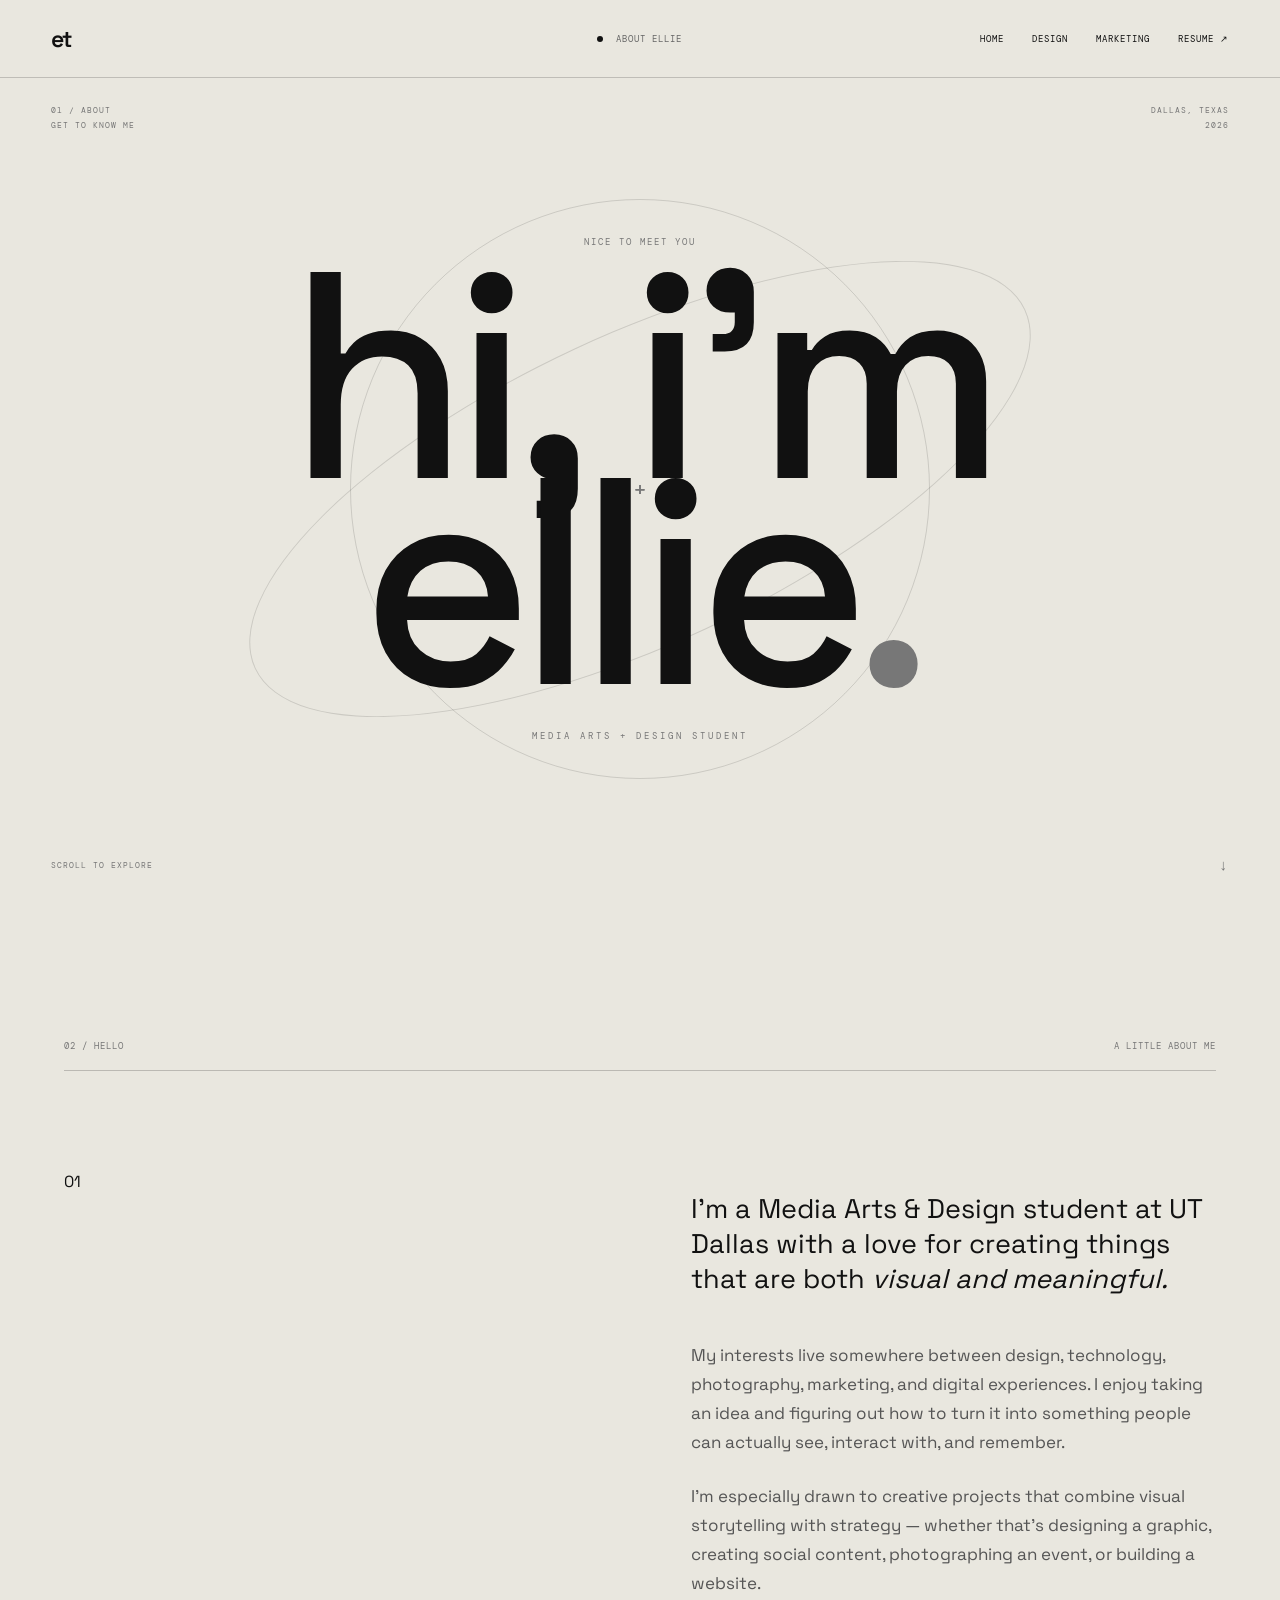
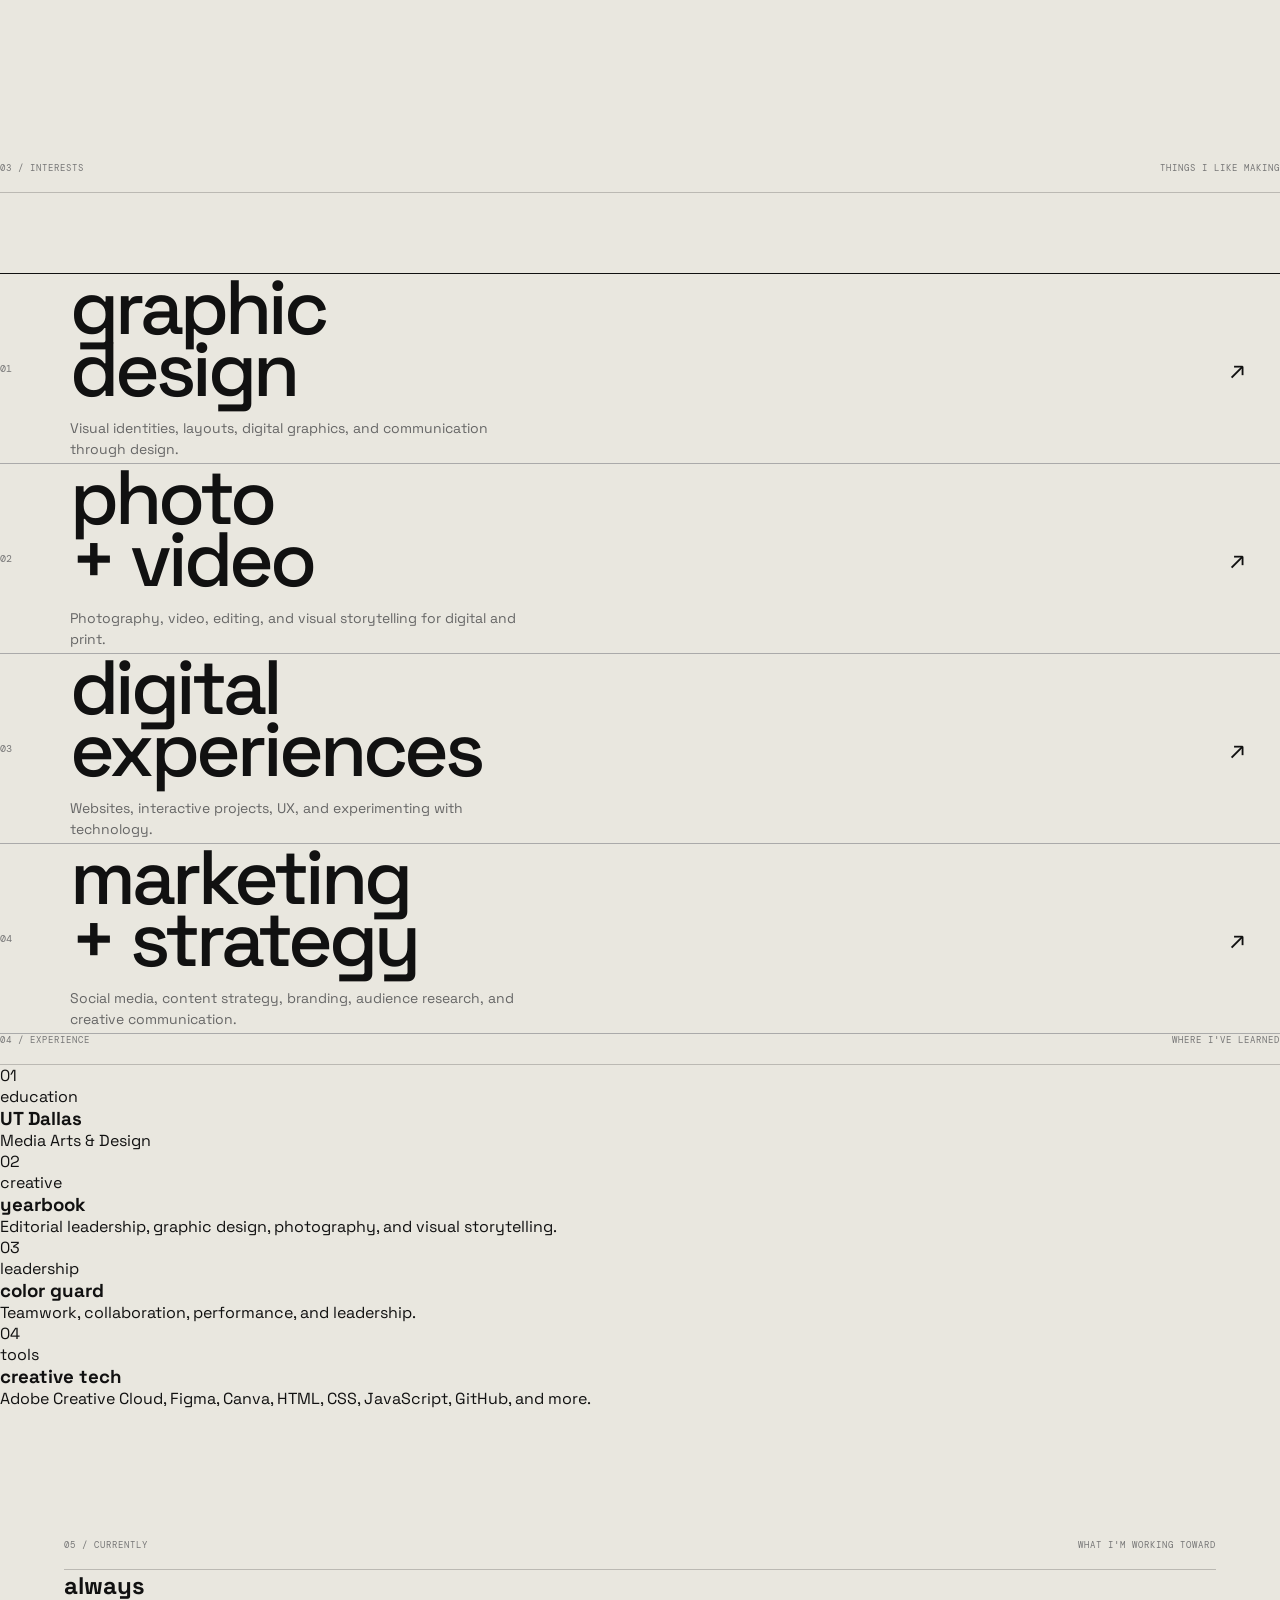
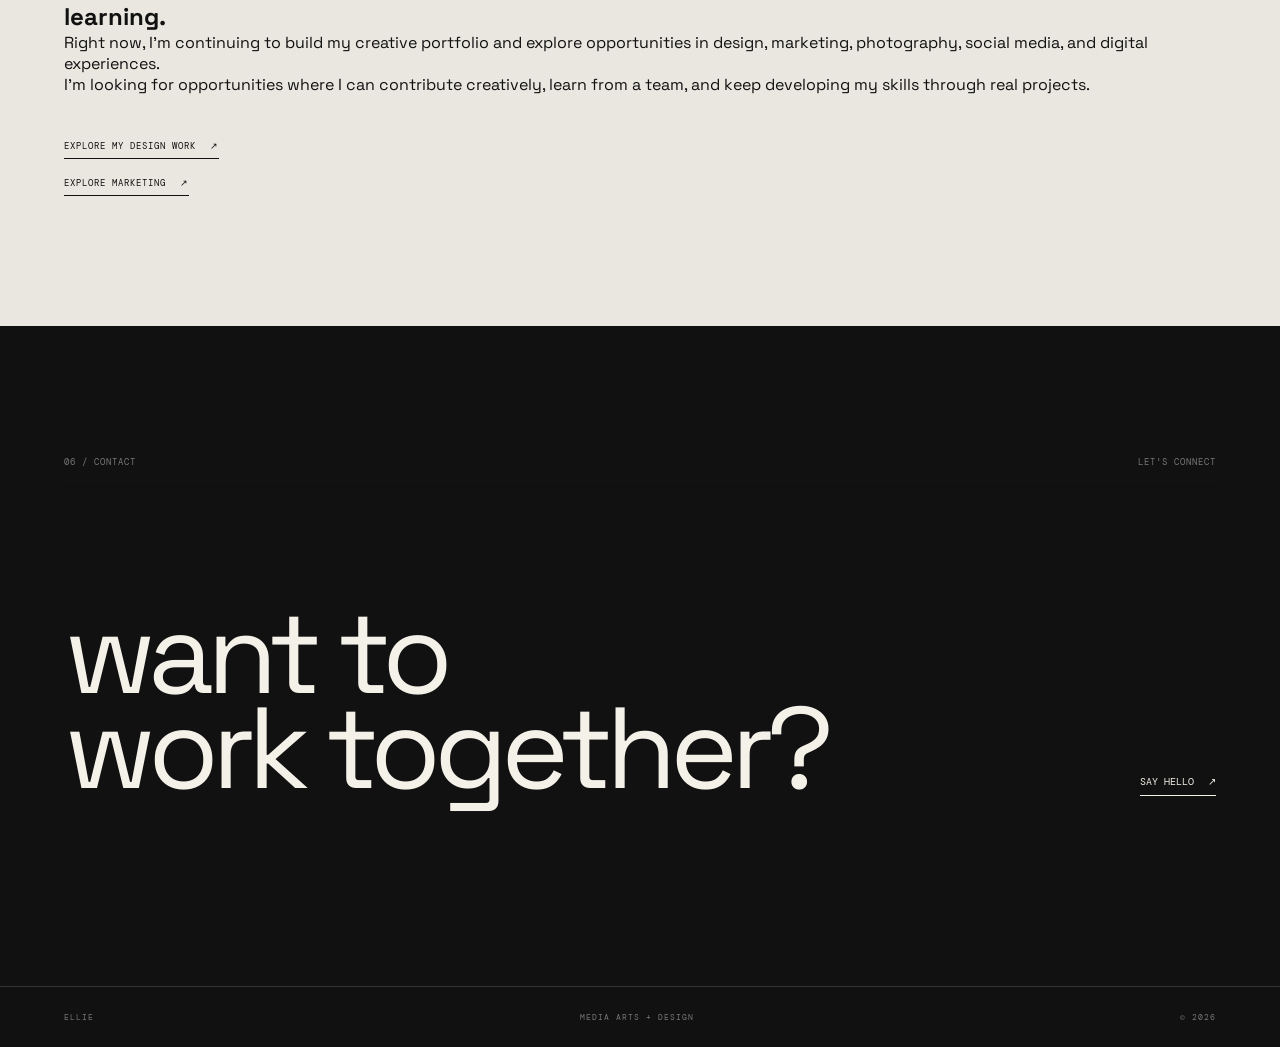
==== commit e99ac413: "Update about page content and structure" ====
--- a/about.html
+++ b/about.html
@@ -45,7 +45,7 @@
 
             <div class="header-status">
                 <span class="status-dot"></span>
-                media arts + design
+                about ellie
             </div>
 
             <nav>
@@ -73,6 +73,7 @@
 
         <main>
 
+
             <!-- =================================================
                  ABOUT HERO
             ================================================= -->
@@ -80,40 +81,48 @@
             <section class="about-page-hero">
 
                 <div class="about-page-meta about-page-meta-left">
-                    <span>about / 01</span>
-                    <span>creative portfolio</span>
-                </div>
+
+                    <span>01 / about</span>
+                    <span>get to know me</span>
+
+                </div>
+
 
                 <div class="about-page-meta about-page-meta-right">
+
                     <span>Dallas, Texas</span>
                     <span>2026</span>
-                </div>
-
-
-                <!-- DECORATION -->
-
-                <div class="about-orbit about-orbit-one"></div>
-                <div class="about-orbit about-orbit-two"></div>
-
-                <div class="about-cross about-cross-one">+</div>
-                <div class="about-cross about-cross-two">+</div>
-                <div class="about-cross about-cross-three">+</div>
-
-
-                <!-- TITLE -->
+
+                </div>
+
+
+                <div class="about-page-orbit about-page-orbit-one"></div>
+
+                <div class="about-page-orbit about-page-orbit-two"></div>
+
+
+                <div class="about-page-cross about-page-cross-one">
+                    +
+                </div>
+
+                <div class="about-page-cross about-page-cross-two">
+                    +
+                </div>
+
 
                 <div class="about-page-title">
 
                     <span>
-                        hello, i'm
+                        nice to meet you
                     </span>
 
                     <h1>
+                        hi, i'm<br>
                         ellie<span>.</span>
                     </h1>
 
                     <p>
-                        media arts + design
+                        media arts + design student
                     </p>
 
                 </div>
@@ -125,13 +134,14 @@
                         scroll to explore
                     </span>
 
-                    <span class="about-scroll-arrow">
+                    <span class="scroll-arrow">
                         ↓
                     </span>
 
                 </div>
 
             </section>
+
 
 
             <!-- =================================================
@@ -142,347 +152,372 @@
 
                 <div class="section-top">
 
-                    <span>01 / introduction</span>
-
-                    <span>get to know me</span>
+                    <span>02 / hello</span>
+
+                    <span>a little about me</span>
 
                 </div>
 
 
                 <div class="about-page-intro-grid">
 
-                    <div class="about-intro-heading">
-
-                        <span>
-                            a little<br>
-                            about me
-                        </span>
-
-                        <div class="about-intro-number">
-                            01
-                        </div>
-
-                    </div>
-
-
-                    <div class="about-intro-text">
+                    <div class="about-page-big-number">
+                        01
+                    </div>
+
+
+                    <div class="about-page-copy">
 
                         <p class="about-page-lead">
 
                             I'm a Media Arts & Design student
-                            at UT Dallas with an interest in
-                            <em>design, technology, and marketing.</em>
+                            at UT Dallas with a love for
+                            creating things that are both
+                            <em>visual and meaningful.</em>
 
                         </p>
 
 
                         <p>
 
-                            I enjoy creating things that combine
-                            visual communication with digital
-                            experiences. My interests range from
-                            graphic design and photography to
-                            websites, social media, and creative
-                            marketing.
+                            My interests live somewhere between
+                            design, technology, photography,
+                            marketing, and digital experiences.
+                            I enjoy taking an idea and figuring
+                            out how to turn it into something
+                            people can actually see, interact
+                            with, and remember.
 
                         </p>
 
 
                         <p>
 
-                            I'm drawn to projects where I can take
-                            an idea and figure out how to make it
-                            visually interesting, understandable,
-                            and engaging for an audience.
+                            I'm especially drawn to creative
+                            projects that combine visual
+                            storytelling with strategy — whether
+                            that's designing a graphic, creating
+                            social content, photographing an
+                            event, or building a website.
 
                         </p>
 
-
-                        <p>
-
-                            I'm still exploring exactly where I want
-                            my career to take me, but I'm especially
-                            interested in creative roles involving
-                            design, content, branding, social media,
-                            UX, and digital experiences.
-
-                        </p>
-
                     </div>
 
                 </div>
 
             </section>
+
 
 
             <!-- =================================================
                  WHAT I DO
             ================================================= -->
 
-            <section class="about-focus-section">
+            <section class="about-page-interests">
 
                 <div class="section-top">
 
-                    <span>02 / what i do</span>
-
-                    <span>creative interests</span>
-
-                </div>
-
-
-                <div class="about-focus-list">
-
-                    <div class="about-focus-item">
-
-                        <span class="focus-number">
+                    <span>03 / interests</span>
+
+                    <span>things i like making</span>
+
+                </div>
+
+
+                <div class="about-interest-list">
+
+
+                    <div class="about-interest">
+
+                        <span>01</span>
+
+                        <div>
+
+                            <h2>
+                                graphic<br>
+                                design
+                            </h2>
+
+                            <p>
+                                Visual identities, layouts,
+                                digital graphics, and
+                                communication through design.
+                            </p>
+
+                        </div>
+
+                        <span class="interest-arrow">
+                            ↗
+                        </span>
+
+                    </div>
+
+
+
+                    <div class="about-interest">
+
+                        <span>02</span>
+
+                        <div>
+
+                            <h2>
+                                photo<br>
+                                + video
+                            </h2>
+
+                            <p>
+                                Photography, video, editing,
+                                and visual storytelling for
+                                digital and print.
+                            </p>
+
+                        </div>
+
+                        <span class="interest-arrow">
+                            ↗
+                        </span>
+
+                    </div>
+
+
+
+                    <div class="about-interest">
+
+                        <span>03</span>
+
+                        <div>
+
+                            <h2>
+                                digital<br>
+                                experiences
+                            </h2>
+
+                            <p>
+                                Websites, interactive projects,
+                                UX, and experimenting with
+                                technology.
+                            </p>
+
+                        </div>
+
+                        <span class="interest-arrow">
+                            ↗
+                        </span>
+
+                    </div>
+
+
+
+                    <div class="about-interest">
+
+                        <span>04</span>
+
+                        <div>
+
+                            <h2>
+                                marketing<br>
+                                + strategy
+                            </h2>
+
+                            <p>
+                                Social media, content strategy,
+                                branding, audience research,
+                                and creative communication.
+                            </p>
+
+                        </div>
+
+                        <span class="interest-arrow">
+                            ↗
+                        </span>
+
+                    </div>
+
+
+                </div>
+
+            </section>
+
+
+
+            <!-- =================================================
+                 EXPERIENCE
+            ================================================= -->
+
+            <section class="about-page-experience">
+
+                <div class="section-top">
+
+                    <span>04 / experience</span>
+
+                    <span>where i've learned</span>
+
+                </div>
+
+
+                <div class="experience-grid">
+
+
+                    <div class="experience-item">
+
+                        <span class="experience-number">
                             01
                         </span>
 
-                        <h2>
-                            graphic<br>
-                            design
-                        </h2>
-
-                        <p>
-                            Creating visual systems,
-                            layouts, graphics, and
-                            communication pieces.
-                        </p>
-
-                        <span class="focus-arrow">
-                            ↗
-                        </span>
-
-                    </div>
-
-
-                    <div class="about-focus-item">
-
-                        <span class="focus-number">
+                        <div>
+
+                            <span class="experience-label">
+                                education
+                            </span>
+
+                            <h3>
+                                UT Dallas
+                            </h3>
+
+                            <p>
+                                Media Arts & Design
+                            </p>
+
+                        </div>
+
+                    </div>
+
+
+
+                    <div class="experience-item">
+
+                        <span class="experience-number">
                             02
                         </span>
 
-                        <h2>
-                            photography<br>
-                            + video
-                        </h2>
-
-                        <p>
-                            Capturing and editing visual
-                            content for storytelling,
-                            events, and digital media.
-                        </p>
-
-                        <span class="focus-arrow">
-                            ↗
-                        </span>
-
-                    </div>
-
-
-                    <div class="about-focus-item">
-
-                        <span class="focus-number">
+                        <div>
+
+                            <span class="experience-label">
+                                creative
+                            </span>
+
+                            <h3>
+                                yearbook
+                            </h3>
+
+                            <p>
+                                Editorial leadership,
+                                graphic design, photography,
+                                and visual storytelling.
+                            </p>
+
+                        </div>
+
+                    </div>
+
+
+
+                    <div class="experience-item">
+
+                        <span class="experience-number">
                             03
                         </span>
 
-                        <h2>
-                            digital<br>
-                            experiences
-                        </h2>
-
-                        <p>
-                            Exploring websites, interactive
-                            design, HTML, CSS, JavaScript,
-                            and user experiences.
-                        </p>
-
-                        <span class="focus-arrow">
-                            ↗
-                        </span>
-
-                    </div>
-
-
-                    <div class="about-focus-item">
-
-                        <span class="focus-number">
+                        <div>
+
+                            <span class="experience-label">
+                                leadership
+                            </span>
+
+                            <h3>
+                                color guard
+                            </h3>
+
+                            <p>
+                                Teamwork, collaboration,
+                                performance, and leadership.
+                            </p>
+
+                        </div>
+
+                    </div>
+
+
+
+                    <div class="experience-item">
+
+                        <span class="experience-number">
                             04
                         </span>
 
-                        <h2>
-                            marketing<br>
-                            + content
-                        </h2>
-
-                        <p>
-                            Combining creative visuals with
-                            strategy, social media, branding,
-                            and audience communication.
-                        </p>
-
-                        <span class="focus-arrow">
-                            ↗
-                        </span>
-
-                    </div>
+                        <div>
+
+                            <span class="experience-label">
+                                tools
+                            </span>
+
+                            <h3>
+                                creative tech
+                            </h3>
+
+                            <p>
+                                Adobe Creative Cloud, Figma,
+                                Canva, HTML, CSS, JavaScript,
+                                GitHub, and more.
+                            </p>
+
+                        </div>
+
+                    </div>
+
 
                 </div>
 
             </section>
 
-
-            <!-- =================================================
-                 TOOLS
-            ================================================= -->
-
-            <section class="about-tools-section">
-
-                <div class="section-top">
-
-                    <span>03 / toolkit</span>
-
-                    <span>things i use</span>
-
-                </div>
-
-
-                <div class="tools-grid">
-
-                    <div class="tool-column">
-
-                        <span class="tool-label">
-                            design
-                        </span>
-
-                        <h3>
-                            Adobe Photoshop
-                        </h3>
-
-                        <h3>
-                            Adobe Illustrator
-                        </h3>
-
-                        <h3>
-                            Adobe InDesign
-                        </h3>
-
-                        <h3>
-                            Lightroom
-                        </h3>
-
-                        <h3>
-                            Canva
-                        </h3>
-
-                    </div>
-
-
-                    <div class="tool-column">
-
-                        <span class="tool-label">
-                            digital
-                        </span>
-
-                        <h3>
-                            HTML
-                        </h3>
-
-                        <h3>
-                            CSS
-                        </h3>
-
-                        <h3>
-                            JavaScript
-                        </h3>
-
-                        <h3>
-                            Git + GitHub
-                        </h3>
-
-                        <h3>
-                            Figma
-                        </h3>
-
-                    </div>
-
-
-                    <div class="tool-column">
-
-                        <span class="tool-label">
-                            creative
-                        </span>
-
-                        <h3>
-                            Photography
-                        </h3>
-
-                        <h3>
-                            Videography
-                        </h3>
-
-                        <h3>
-                            Visual storytelling
-                        </h3>
-
-                        <h3>
-                            Content creation
-                        </h3>
-
-                    </div>
-
-                </div>
-
-            </section>
 
 
             <!-- =================================================
                  CURRENTLY
             ================================================= -->
 
-            <section class="about-current-section">
+            <section class="about-current">
 
                 <div class="section-top">
 
-                    <span>04 / currently</span>
-
-                    <span>2026</span>
-
-                </div>
-
-
-                <div class="currently-grid">
-
-                    <div class="currently-big">
-
-                        <span>
-                            right now
-                        </span>
-
-                        <h2>
-                            learning.<br>
-                            creating.<br>
-                            exploring.
-                        </h2>
-
-                    </div>
-
-
-                    <div class="currently-text">
+                    <span>05 / currently</span>
+
+                    <span>what i'm working toward</span>
+
+                </div>
+
+
+                <div class="currently-content">
+
+                    <h2>
+                        always<br>
+                        learning<span>.</span>
+                    </h2>
+
+
+                    <div class="currently-copy">
 
                         <p>
-                            Currently studying Media Arts &
-                            Design at UT Dallas while building
-                            my skills across design, marketing,
-                            photography, and interactive media.
+
+                            Right now, I'm continuing to build
+                            my creative portfolio and explore
+                            opportunities in design, marketing,
+                            photography, social media, and
+                            digital experiences.
+
                         </p>
 
+
                         <p>
+
                             I'm looking for opportunities where
                             I can contribute creatively, learn
-                            from a team, and build real-world
-                            experience.
+                            from a team, and keep developing my
+                            skills through real projects.
+
                         </p>
+
 
                         <div class="currently-links">
 
@@ -492,7 +527,7 @@
                             </a>
 
                             <a href="marketing.html">
-                                explore my marketing work
+                                explore marketing
                                 <span>↗</span>
                             </a>
 
@@ -504,56 +539,6 @@
 
             </section>
 
-
-            <!-- =================================================
-                 DALLAS
-            ================================================= -->
-
-            <section class="about-dallas-section">
-
-                <div class="section-top">
-
-                    <span>05 / location</span>
-
-                    <span>where i'm based</span>
-
-                </div>
-
-
-                <div class="about-dallas">
-
-                    <div class="dallas-text">
-
-                        <span>
-                            based in
-                        </span>
-
-                        <h2>
-                            Dallas<span>.</span>
-                        </h2>
-
-                        <p>
-                            Texas
-                        </p>
-
-                    </div>
-
-
-                    <div class="dallas-coordinate">
-
-                        <span>
-                            32.7767° N
-                        </span>
-
-                        <span>
-                            96.7970° W
-                        </span>
-
-                    </div>
-
-                </div>
-
-            </section>
 
 
             <!-- =================================================
@@ -566,7 +551,7 @@
 
                     <span>06 / contact</span>
 
-                    <span>let's talk</span>
+                    <span>let's connect</span>
 
                 </div>
 
@@ -587,24 +572,20 @@
 
             </section>
 
+
         </main>
 
 
+
         <!-- FOOTER -->
 
         <footer>
 
-            <span>
-                ellie
-            </span>
-
-            <span>
-                media arts + design
-            </span>
-
-            <span>
-                © 2026
-            </span>
+            <span>ellie</span>
+
+            <span>media arts + design</span>
+
+            <span>© 2026</span>
 
         </footer>
 
--- a/style.css
+++ b/style.css
@@ -4550,3 +4550,1433 @@
     }
 
 }
+/* =====================================================
+   ABOUT PAGE
+===================================================== */
+
+.about-page-hero {
+    height: calc(100vh - 78px);
+    min-height: 650px;
+
+    position: relative;
+    overflow: hidden;
+
+    display: flex;
+    align-items: center;
+    justify-content: center;
+}
+
+.about-page-meta {
+    position: absolute;
+    top: 27px;
+
+    display: flex;
+    flex-direction: column;
+    gap: 5px;
+
+    font-family: "DM Mono", monospace;
+    font-size: 8px;
+    text-transform: uppercase;
+    letter-spacing: 1px;
+
+    color: #777;
+
+    z-index: 3;
+}
+
+.about-page-meta-left {
+    left: 4vw;
+}
+
+.about-page-meta-right {
+    right: 4vw;
+    text-align: right;
+}
+
+
+/* ABOUT HERO TITLE */
+
+.about-page-title {
+    position: relative;
+    z-index: 2;
+
+    text-align: center;
+}
+
+.about-page-title > span {
+    font-family: "DM Mono", monospace;
+
+    font-size: 9px;
+    text-transform: uppercase;
+    letter-spacing: 2px;
+
+    color: #777;
+}
+
+.about-page-title h1 {
+    margin-top: 25px;
+
+    font-size: clamp(120px, 23vw, 340px);
+
+    font-weight: 500;
+
+    line-height: .7;
+
+    letter-spacing: -15px;
+}
+
+.about-page-title h1 span {
+    color: #777;
+}
+
+.about-page-title p {
+    margin-top: 45px;
+
+    font-family: "DM Mono", monospace;
+
+    font-size: 9px;
+    text-transform: uppercase;
+    letter-spacing: 3px;
+
+    color: #777;
+}
+
+
+/* ORBITS */
+
+.about-orbit {
+    position: absolute;
+
+    border: 1px solid rgba(0,0,0,.13);
+
+    border-radius: 50%;
+
+    pointer-events: none;
+}
+
+.about-orbit-one {
+    width: 600px;
+    height: 600px;
+
+    animation: aboutOrbitOne 25s linear infinite;
+}
+
+.about-orbit-two {
+    width: 850px;
+    height: 300px;
+
+    transform: rotate(-25deg);
+
+    animation: aboutOrbitTwo 35s linear infinite;
+}
+
+@keyframes aboutOrbitOne {
+
+    from {
+        transform: rotate(0deg);
+    }
+
+    to {
+        transform: rotate(360deg);
+    }
+
+}
+
+@keyframes aboutOrbitTwo {
+
+    from {
+        transform: rotate(-25deg);
+    }
+
+    to {
+        transform: rotate(335deg);
+    }
+
+}
+
+
+/* CROSSES */
+
+.about-cross {
+    position: absolute;
+
+    font-family: "DM Mono", monospace;
+
+    font-size: 20px;
+
+    color: #777;
+
+    animation: aboutFloat 4s ease-in-out infinite;
+}
+
+.about-cross-one {
+    left: 25%;
+    top: 25%;
+}
+
+.about-cross-two {
+    right: 27%;
+    top: 20%;
+
+    animation-delay: 1s;
+}
+
+.about-cross-three {
+    left: 31%;
+    bottom: 20%;
+
+    animation-delay: 2s;
+}
+
+@keyframes aboutFloat {
+
+    0%, 100% {
+        transform: translateY(0);
+    }
+
+    50% {
+        transform: translateY(-12px);
+    }
+
+}
+
+
+/* BOTTOM */
+
+.about-page-bottom {
+    position: absolute;
+
+    left: 4vw;
+    right: 4vw;
+    bottom: 25px;
+
+    display: flex;
+    justify-content: space-between;
+    align-items: center;
+
+    font-family: "DM Mono", monospace;
+
+    font-size: 8px;
+    text-transform: uppercase;
+    letter-spacing: 1px;
+
+    color: #777;
+}
+
+.about-scroll-arrow {
+    font-size: 16px;
+
+    animation: scrollBounce 1.5s infinite;
+}
+
+
+/* =====================================================
+   ABOUT INTRO
+===================================================== */
+
+.about-page-intro {
+    padding: 140px 5vw;
+}
+
+.about-page-intro-grid {
+    display: grid;
+
+    grid-template-columns: 1fr 1fr;
+
+    gap: 8vw;
+
+    padding-top: 100px;
+}
+
+.about-intro-heading {
+    position: relative;
+}
+
+.about-intro-heading > span {
+    font-family: "DM Mono", monospace;
+
+    font-size: 12px;
+
+    line-height: 1.4;
+
+    text-transform: uppercase;
+
+    color: #777;
+}
+
+.about-intro-number {
+    position: absolute;
+
+    bottom: 0;
+    right: 15%;
+
+    font-family: "DM Mono", monospace;
+
+    font-size: 10px;
+
+    color: #777;
+}
+
+.about-intro-text {
+    padding-top: 10px;
+}
+
+.about-intro-text p {
+    max-width: 570px;
+
+    font-size: 17px;
+    line-height: 1.7;
+
+    color: #555;
+
+    margin-bottom: 28px;
+}
+
+.about-intro-text .about-page-lead {
+    font-size: 28px;
+
+    line-height: 1.3;
+
+    color: #111;
+
+    margin-bottom: 45px;
+}
+
+.about-intro-text em {
+    font-style: normal;
+
+    text-decoration: underline;
+    text-decoration-thickness: 1px;
+    text-underline-offset: 5px;
+}
+
+
+/* =====================================================
+   ABOUT FOCUS
+===================================================== */
+
+.about-focus-section {
+    padding: 130px 5vw;
+
+    background: #f3f1e9;
+}
+
+.about-focus-list {
+    margin-top: 80px;
+
+    border-top: 1px solid #111;
+}
+
+.about-focus-item {
+    display: grid;
+
+    grid-template-columns: 70px 1fr 300px 40px;
+
+    align-items: center;
+
+    min-height: 200px;
+
+    border-bottom: 1px solid #aaa;
+
+    transition:
+        padding .35s ease,
+        background .35s ease;
+}
+
+.about-focus-item:hover {
+    padding-left: 20px;
+
+    background: #e5e2d8;
+}
+
+.focus-number {
+    font-family: "DM Mono", monospace;
+
+    font-size: 10px;
+
+    color: #777;
+}
+
+.about-focus-item h2 {
+    font-size: clamp(42px, 5vw, 75px);
+
+    line-height: .82;
+
+    letter-spacing: -3px;
+
+    font-weight: 500;
+}
+
+.about-focus-item p {
+    max-width: 260px;
+
+    font-size: 13px;
+
+    line-height: 1.5;
+
+    color: #666;
+}
+
+.focus-arrow {
+    font-size: 24px;
+
+    transition: transform .3s ease;
+}
+
+.about-focus-item:hover .focus-arrow {
+    transform: translate(5px,-5px);
+}
+
+
+/* =====================================================
+   TOOLS
+===================================================== */
+
+.about-tools-section {
+    padding: 130px 5vw;
+}
+
+.tools-grid {
+    display: grid;
+
+    grid-template-columns: repeat(3, 1fr);
+
+    gap: 7vw;
+
+    padding-top: 90px;
+}
+
+.tool-column {
+    border-top: 1px solid #111;
+
+    padding-top: 20px;
+}
+
+.tool-label {
+    display: block;
+
+    margin-bottom: 35px;
+
+    font-family: "DM Mono", monospace;
+
+    font-size: 9px;
+
+    text-transform: uppercase;
+    letter-spacing: 1px;
+
+    color: #777;
+}
+
+.tool-column h3 {
+    font-size: 21px;
+
+    font-weight: 400;
+
+    padding: 15px 0;
+
+    border-bottom: 1px solid rgba(0,0,0,.15);
+}
+
+
+/* =====================================================
+   CURRENTLY
+===================================================== */
+
+.about-current-section {
+    padding: 130px 5vw;
+
+    background: #e0ddd3;
+}
+
+.currently-grid {
+    display: grid;
+
+    grid-template-columns: 1.2fr 1fr;
+
+    gap: 8vw;
+
+    padding-top: 100px;
+}
+
+.currently-big > span {
+    font-family: "DM Mono", monospace;
+
+    font-size: 9px;
+
+    text-transform: uppercase;
+
+    letter-spacing: 1px;
+
+    color: #777;
+}
+
+.currently-big h2 {
+    margin-top: 35px;
+
+    font-size: clamp(65px, 8vw, 120px);
+
+    font-weight: 500;
+
+    line-height: .8;
+
+    letter-spacing: -6px;
+}
+
+.currently-text {
+    padding-top: 35px;
+}
+
+.currently-text p {
+    max-width: 500px;
+
+    font-size: 17px;
+
+    line-height: 1.7;
+
+    color: #555;
+
+    margin-bottom: 25px;
+}
+
+.currently-links {
+    display: flex;
+
+    flex-direction: column;
+
+    align-items: flex-start;
+
+    gap: 18px;
+
+    margin-top: 45px;
+}
+
+.currently-links a {
+    font-family: "DM Mono", monospace;
+
+    font-size: 9px;
+
+    text-transform: uppercase;
+
+    letter-spacing: 1px;
+
+    border-bottom: 1px solid #111;
+
+    padding-bottom: 6px;
+}
+
+.currently-links span {
+    margin-left: 8px;
+}
+
+
+/* =====================================================
+   DALLAS
+===================================================== */
+
+.about-dallas-section {
+    padding: 130px 5vw;
+}
+
+.about-dallas {
+    min-height: 450px;
+
+    display: flex;
+
+    justify-content: space-between;
+
+    align-items: flex-end;
+
+    padding-top: 100px;
+}
+
+.dallas-text > span {
+    font-family: "DM Mono", monospace;
+
+    font-size: 9px;
+
+    text-transform: uppercase;
+
+    letter-spacing: 1px;
+
+    color: #777;
+}
+
+.dallas-text h2 {
+    margin-top: 20px;
+
+    font-size: clamp(100px, 16vw, 230px);
+
+    font-weight: 500;
+
+    line-height: .7;
+
+    letter-spacing: -12px;
+}
+
+.dallas-text h2 span {
+    color: #777;
+}
+
+.dallas-text p {
+    margin-top: 35px;
+
+    font-family: "DM Mono", monospace;
+
+    font-size: 10px;
+
+    text-transform: uppercase;
+
+    letter-spacing: 2px;
+}
+
+.dallas-coordinate {
+    display: flex;
+
+    flex-direction: column;
+
+    gap: 7px;
+
+    font-family: "DM Mono", monospace;
+
+    font-size: 9px;
+
+    color: #777;
+}
+
+
+/* =====================================================
+   ABOUT MOBILE
+===================================================== */
+
+@media (max-width: 900px) {
+
+    .about-page-intro-grid,
+    .currently-grid {
+        grid-template-columns: 1fr;
+
+        gap: 50px;
+    }
+
+    .about-focus-item {
+        grid-template-columns: 50px 1fr 35px;
+    }
+
+    .about-focus-item p {
+        display: none;
+    }
+
+    .tools-grid {
+        grid-template-columns: 1fr;
+
+        gap: 50px;
+    }
+
+}
+
+
+@media (max-width: 650px) {
+
+    .about-page-hero {
+        height: calc(100vh - 65px);
+
+        min-height: 600px;
+    }
+
+    .about-page-title h1 {
+        font-size: 28vw;
+
+        letter-spacing: -8px;
+    }
+
+    .about-page-title p {
+        margin-top: 30px;
+
+        font-size: 8px;
+    }
+
+    .about-orbit-one {
+        width: 380px;
+        height: 380px;
+    }
+
+    .about-orbit-two {
+        width: 500px;
+        height: 220px;
+    }
+
+    .about-page-intro,
+    .about-focus-section,
+    .about-tools-section,
+    .about-current-section,
+    .about-dallas-section {
+        padding: 90px 5%;
+    }
+
+    .about-page-intro-grid {
+        padding-top: 70px;
+    }
+
+    .about-intro-text .about-page-lead {
+        font-size: 21px;
+    }
+
+    .about-intro-text p {
+        font-size: 15px;
+    }
+
+    .about-focus-list {
+        margin-top: 60px;
+    }
+
+    .about-focus-item {
+        min-height: 145px;
+
+        grid-template-columns: 35px 1fr 25px;
+    }
+
+    .about-focus-item h2 {
+        font-size: 39px;
+
+        letter-spacing: -2px;
+    }
+
+    .currently-grid {
+        padding-top: 70px;
+    }
+
+    .currently-big h2 {
+        font-size: 58px;
+
+        letter-spacing: -4px;
+    }
+
+    .currently-text {
+        padding-top: 0;
+    }
+
+    .currently-text p {
+        font-size: 15px;
+    }
+
+    .about-dallas {
+        min-height: 300px;
+
+        padding-top: 70px;
+
+        align-items: flex-start;
+
+        flex-direction: column;
+
+        gap: 50px;
+    }
+
+    .dallas-text h2 {
+        font-size: 25vw;
+
+        letter-spacing: -6px;
+    }
+
+}
+/* =====================================================
+   CONTACT PAGE
+===================================================== */
+
+.contact-page-hero {
+    height: calc(100vh - 78px);
+    min-height: 650px;
+
+    position: relative;
+    overflow: hidden;
+
+    display: flex;
+    align-items: center;
+    justify-content: center;
+}
+
+
+/* META */
+
+.contact-page-meta {
+    position: absolute;
+
+    top: 27px;
+
+    display: flex;
+    flex-direction: column;
+
+    gap: 5px;
+
+    font-family: "DM Mono", monospace;
+
+    font-size: 8px;
+
+    text-transform: uppercase;
+
+    letter-spacing: 1px;
+
+    color: #777;
+
+    z-index: 3;
+}
+
+.contact-page-meta-left {
+    left: 4vw;
+}
+
+.contact-page-meta-right {
+    right: 4vw;
+
+    text-align: right;
+}
+
+
+/* TITLE */
+
+.contact-page-title {
+    position: relative;
+
+    z-index: 2;
+
+    text-align: center;
+}
+
+.contact-page-title > span {
+    font-family: "DM Mono", monospace;
+
+    font-size: 9px;
+
+    text-transform: uppercase;
+
+    letter-spacing: 2px;
+
+    color: #777;
+}
+
+.contact-page-title h1 {
+    margin-top: 30px;
+
+    font-size: clamp(110px, 18vw, 270px);
+
+    font-weight: 500;
+
+    line-height: .72;
+
+    letter-spacing: -12px;
+}
+
+.contact-page-title h1 span {
+    color: #777;
+}
+
+.contact-page-title p {
+    margin-top: 45px;
+
+    font-family: "DM Mono", monospace;
+
+    font-size: 9px;
+
+    text-transform: uppercase;
+
+    letter-spacing: 2px;
+
+    color: #777;
+}
+
+
+/* ORBITS */
+
+.contact-orbit {
+    position: absolute;
+
+    border: 1px solid rgba(0,0,0,.13);
+
+    border-radius: 50%;
+
+    pointer-events: none;
+}
+
+.contact-orbit-one {
+    width: 590px;
+    height: 590px;
+
+    animation: contactOrbitOne 26s linear infinite;
+}
+
+.contact-orbit-two {
+    width: 850px;
+    height: 300px;
+
+    transform: rotate(25deg);
+
+    animation: contactOrbitTwo 34s linear infinite;
+}
+
+@keyframes contactOrbitOne {
+
+    from {
+        transform: rotate(0deg);
+    }
+
+    to {
+        transform: rotate(360deg);
+    }
+
+}
+
+@keyframes contactOrbitTwo {
+
+    from {
+        transform: rotate(25deg);
+    }
+
+    to {
+        transform: rotate(385deg);
+    }
+
+}
+
+
+/* CROSSES */
+
+.contact-cross {
+    position: absolute;
+
+    font-family: "DM Mono", monospace;
+
+    font-size: 20px;
+
+    color: #777;
+
+    animation: contactFloat 4s ease-in-out infinite;
+}
+
+.contact-cross-one {
+    left: 27%;
+    top: 23%;
+}
+
+.contact-cross-two {
+    right: 25%;
+    bottom: 24%;
+
+    animation-delay: 1.5s;
+}
+
+@keyframes contactFloat {
+
+    0%, 100% {
+        transform: translateY(0);
+    }
+
+    50% {
+        transform: translateY(-12px);
+    }
+
+}
+
+
+/* BOTTOM */
+
+.contact-page-bottom {
+    position: absolute;
+
+    left: 4vw;
+    right: 4vw;
+    bottom: 25px;
+
+    display: flex;
+
+    justify-content: space-between;
+    align-items: center;
+
+    font-family: "DM Mono", monospace;
+
+    font-size: 8px;
+
+    text-transform: uppercase;
+
+    letter-spacing: 1px;
+
+    color: #777;
+}
+
+.contact-scroll-arrow {
+    font-size: 16px;
+
+    animation: scrollBounce 1.5s infinite;
+}
+
+
+/* =====================================================
+   CONTACT INFO
+===================================================== */
+
+.contact-info-section {
+    padding: 140px 5vw;
+}
+
+.contact-info-grid {
+    display: grid;
+
+    grid-template-columns: 1fr 1fr;
+
+    gap: 8vw;
+
+    padding-top: 100px;
+}
+
+.contact-info-heading {
+    display: flex;
+
+    flex-direction: column;
+
+    align-items: flex-start;
+}
+
+.contact-info-heading span {
+    font-family: "DM Mono", monospace;
+
+    font-size: 12px;
+
+    text-transform: uppercase;
+
+    line-height: 1.4;
+
+    color: #777;
+}
+
+.contact-info-heading strong {
+    margin-top: 35px;
+
+    font-size: clamp(90px, 13vw, 190px);
+
+    line-height: .7;
+
+    letter-spacing: -10px;
+
+    font-weight: 500;
+}
+
+.contact-info-content {
+    padding-top: 10px;
+}
+
+.contact-info-content > p {
+    max-width: 560px;
+
+    font-size: 17px;
+
+    line-height: 1.7;
+
+    color: #555;
+
+    margin-bottom: 25px;
+}
+
+.contact-info-content .contact-lead {
+    font-size: 28px;
+
+    line-height: 1.3;
+
+    color: #111;
+
+    margin-bottom: 45px;
+}
+
+
+/* CONTACT METHODS */
+
+.contact-methods {
+    margin-top: 55px;
+
+    border-top: 1px solid #111;
+}
+
+.contact-method {
+    display: grid;
+
+    grid-template-columns: 100px 1fr 30px;
+
+    align-items: center;
+
+    min-height: 75px;
+
+    border-bottom: 1px solid rgba(0,0,0,.2);
+
+    transition:
+        padding .3s ease,
+        background .3s ease;
+}
+
+.contact-method:hover {
+    padding-left: 15px;
+
+    background: #f3f1e9;
+}
+
+.contact-method-label {
+    font-family: "DM Mono", monospace;
+
+    font-size: 8px;
+
+    text-transform: uppercase;
+
+    letter-spacing: 1px;
+
+    color: #777;
+}
+
+.contact-method-value {
+    font-size: 16px;
+}
+
+.contact-method-arrow {
+    font-size: 18px;
+
+    transition: transform .3s ease;
+}
+
+.contact-method:hover .contact-method-arrow {
+    transform: translate(4px,-4px);
+}
+
+
+/* =====================================================
+   OPEN TO
+===================================================== */
+
+.contact-open-section {
+    padding: 130px 5vw;
+
+    background: #f3f1e9;
+}
+
+.contact-open-list {
+    margin-top: 80px;
+
+    border-top: 1px solid #111;
+}
+
+.contact-open-item {
+    display: grid;
+
+    grid-template-columns: 70px 1fr 300px 40px;
+
+    align-items: center;
+
+    min-height: 190px;
+
+    border-bottom: 1px solid #aaa;
+
+    transition:
+        padding .35s ease,
+        background .35s ease;
+}
+
+.contact-open-item:hover {
+    padding-left: 20px;
+
+    background: #e5e2d8;
+}
+
+.contact-open-item > span:first-child {
+    font-family: "DM Mono", monospace;
+
+    font-size: 10px;
+
+    color: #777;
+}
+
+.contact-open-item h2 {
+    font-size: clamp(42px, 5vw, 75px);
+
+    font-weight: 500;
+
+    line-height: .85;
+
+    letter-spacing: -3px;
+}
+
+.contact-open-item p {
+    max-width: 260px;
+
+    font-size: 13px;
+
+    line-height: 1.5;
+
+    color: #666;
+}
+
+.contact-open-arrow {
+    font-size: 24px;
+
+    transition: transform .3s ease;
+}
+
+.contact-open-item:hover .contact-open-arrow {
+    transform: translate(5px,-5px);
+}
+
+
+/* =====================================================
+   BIG EMAIL
+===================================================== */
+
+.contact-email-section {
+    padding: 170px 5vw;
+
+    background: #111;
+
+    color: #f4f1e8;
+
+    position: relative;
+
+    overflow: hidden;
+}
+
+.contact-email-label {
+    display: block;
+
+    font-family: "DM Mono", monospace;
+
+    font-size: 9px;
+
+    text-transform: uppercase;
+
+    letter-spacing: 2px;
+
+    color: #888;
+
+    margin-bottom: 40px;
+}
+
+.big-email {
+    display: inline-block;
+
+    font-size: clamp(45px, 8vw, 120px);
+
+    line-height: .8;
+
+    letter-spacing: -5px;
+
+    font-weight: 500;
+
+    border-bottom: 2px solid #f4f1e8;
+
+    padding-bottom: 12px;
+
+    transition: opacity .3s ease;
+}
+
+.big-email:hover {
+    opacity: .65;
+}
+
+.contact-email-arrow {
+    display: inline-block;
+
+    font-size: 45px;
+
+    margin-left: 20px;
+}
+
+
+/* =====================================================
+   CONTACT END
+===================================================== */
+
+.contact-end {
+    padding: 130px 5vw;
+
+    display: flex;
+
+    justify-content: space-between;
+
+    align-items: flex-end;
+
+    gap: 50px;
+}
+
+.contact-end-title > span {
+    font-family: "DM Mono", monospace;
+
+    font-size: 9px;
+
+    text-transform: uppercase;
+
+    letter-spacing: 1px;
+
+    color: #777;
+}
+
+.contact-end-title h2 {
+    margin-top: 25px;
+
+    font-size: clamp(100px, 15vw, 220px);
+
+    font-weight: 500;
+
+    line-height: .7;
+
+    letter-spacing: -12px;
+}
+
+.contact-end-title h2 span {
+    color: #777;
+}
+
+.contact-end-links {
+    display: flex;
+
+    flex-direction: column;
+
+    align-items: flex-start;
+
+    gap: 18px;
+}
+
+.contact-end-links a {
+    font-family: "DM Mono", monospace;
+
+    font-size: 9px;
+
+    text-transform: uppercase;
+
+    letter-spacing: 1px;
+
+    border-bottom: 1px solid #111;
+
+    padding-bottom: 6px;
+}
+
+
+/* =====================================================
+   CONTACT MOBILE
+===================================================== */
+
+@media (max-width: 900px) {
+
+    .contact-info-grid {
+        grid-template-columns: 1fr;
+
+        gap: 50px;
+    }
+
+    .contact-open-item {
+        grid-template-columns: 50px 1fr 35px;
+    }
+
+    .contact-open-item p {
+        display: none;
+    }
+
+    .contact-end {
+        flex-direction: column;
+
+        align-items: flex-start;
+    }
+
+}
+
+
+@media (max-width: 650px) {
+
+    .contact-page-hero {
+        height: calc(100vh - 65px);
+
+        min-height: 600px;
+    }
+
+    .contact-page-title h1 {
+        font-size: 27vw;
+
+        letter-spacing: -7px;
+    }
+
+    .contact-page-title p {
+        margin-top: 30px;
+
+        font-size: 8px;
+    }
+
+    .contact-orbit-one {
+        width: 380px;
+        height: 380px;
+    }
+
+    .contact-orbit-two {
+        width: 500px;
+        height: 220px;
+    }
+
+    .contact-info-section,
+    .contact-open-section,
+    .contact-end {
+        padding: 90px 5%;
+    }
+
+    .contact-info-grid {
+        padding-top: 70px;
+    }
+
+    .contact-info-content .contact-lead {
+        font-size: 21px;
+    }
+
+    .contact-info-content > p {
+        font-size: 15px;
+    }
+
+    .contact-info-heading strong {
+        font-size: 24vw;
+
+        letter-spacing: -6px;
+    }
+
+    .contact-method {
+        grid-template-columns: 75px 1fr 20px;
+    }
+
+    .contact-method-value {
+        font-size: 13px;
+    }
+
+    .contact-open-list {
+        margin-top: 60px;
+    }
+
+    .contact-open-item {
+        min-height: 145px;
+
+        grid-template-columns: 35px 1fr 25px;
+    }
+
+    .contact-open-item h2 {
+        font-size: 39px;
+
+        letter-spacing: -2px;
+    }
+
+    .contact-email-section {
+        padding: 110px 5%;
+    }
+
+    .big-email {
+        font-size: 10vw;
+
+        letter-spacing: -2px;
+    }
+
+    .contact-email-arrow {
+        font-size: 25px;
+
+        margin-left: 8px;
+    }
+
+    .contact-end-title h2 {
+        font-size: 27vw;
+
+        letter-spacing: -6px;
+    }
+
+}
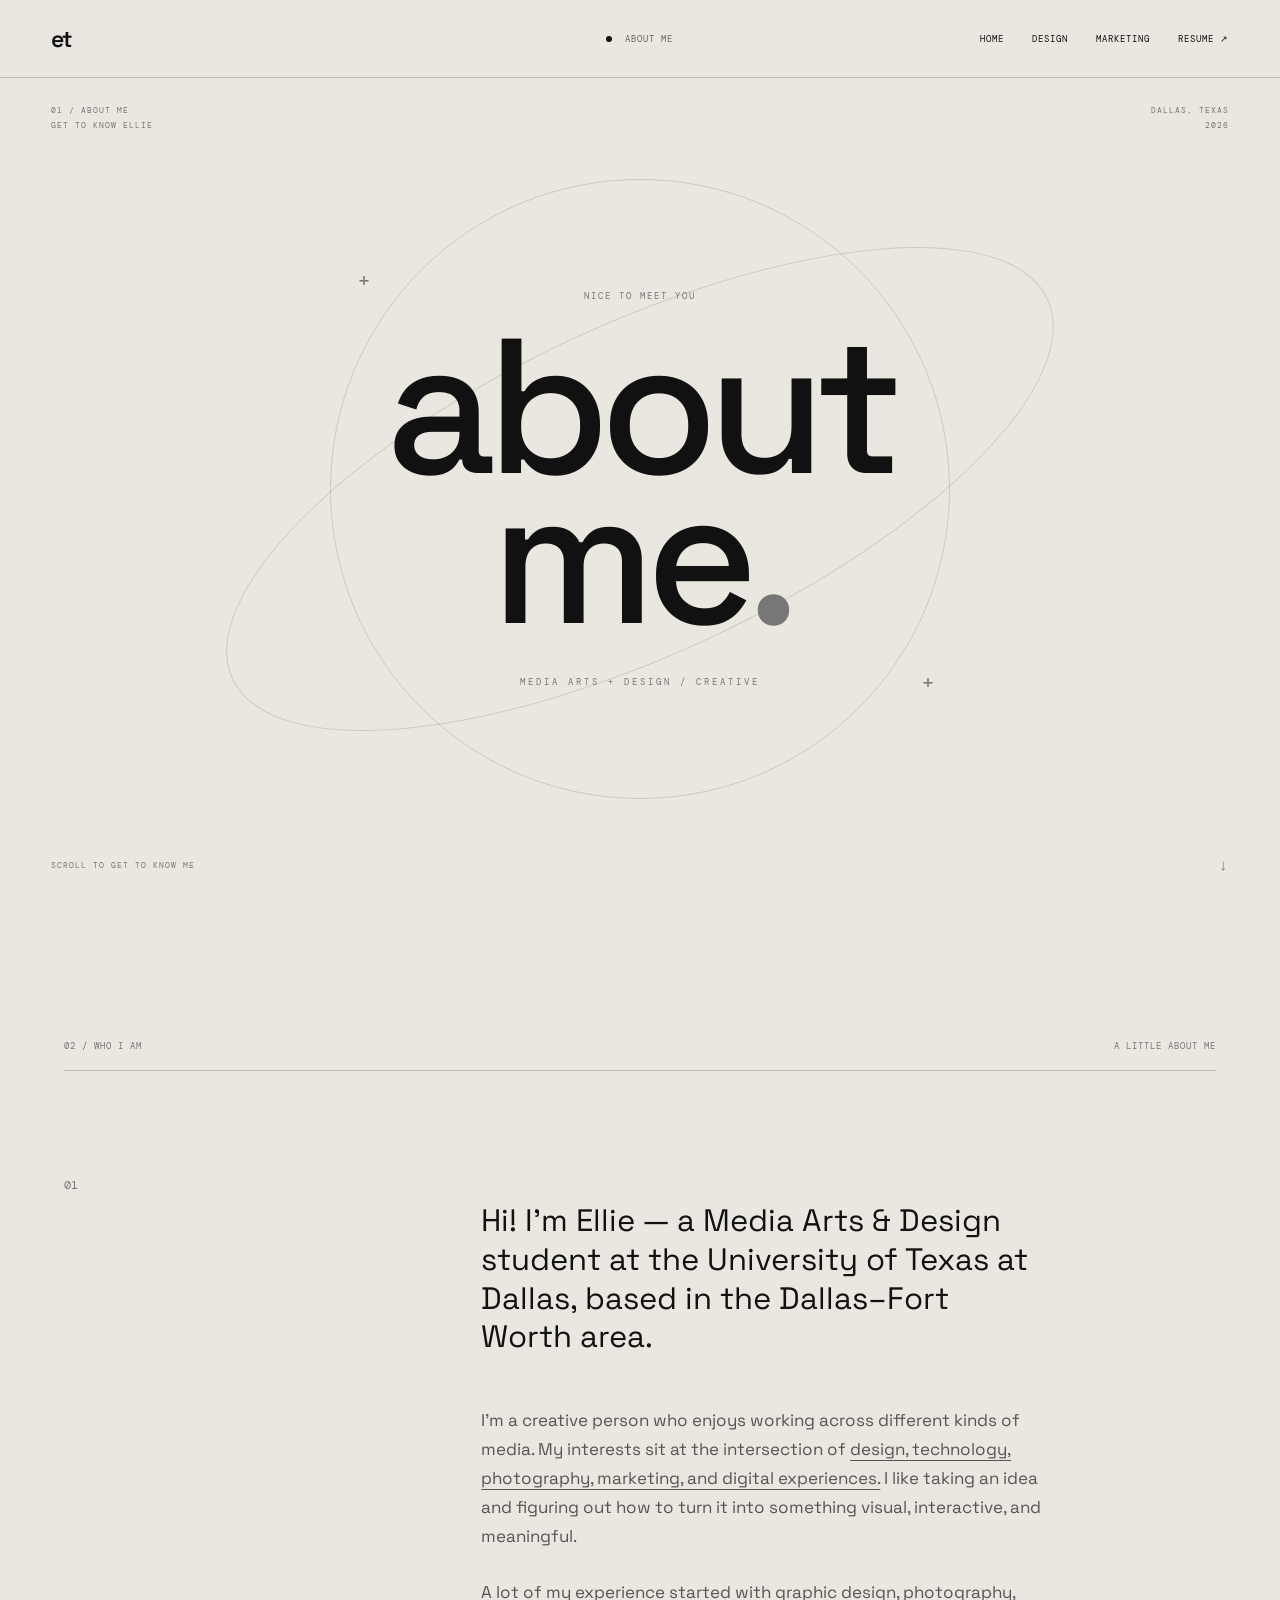
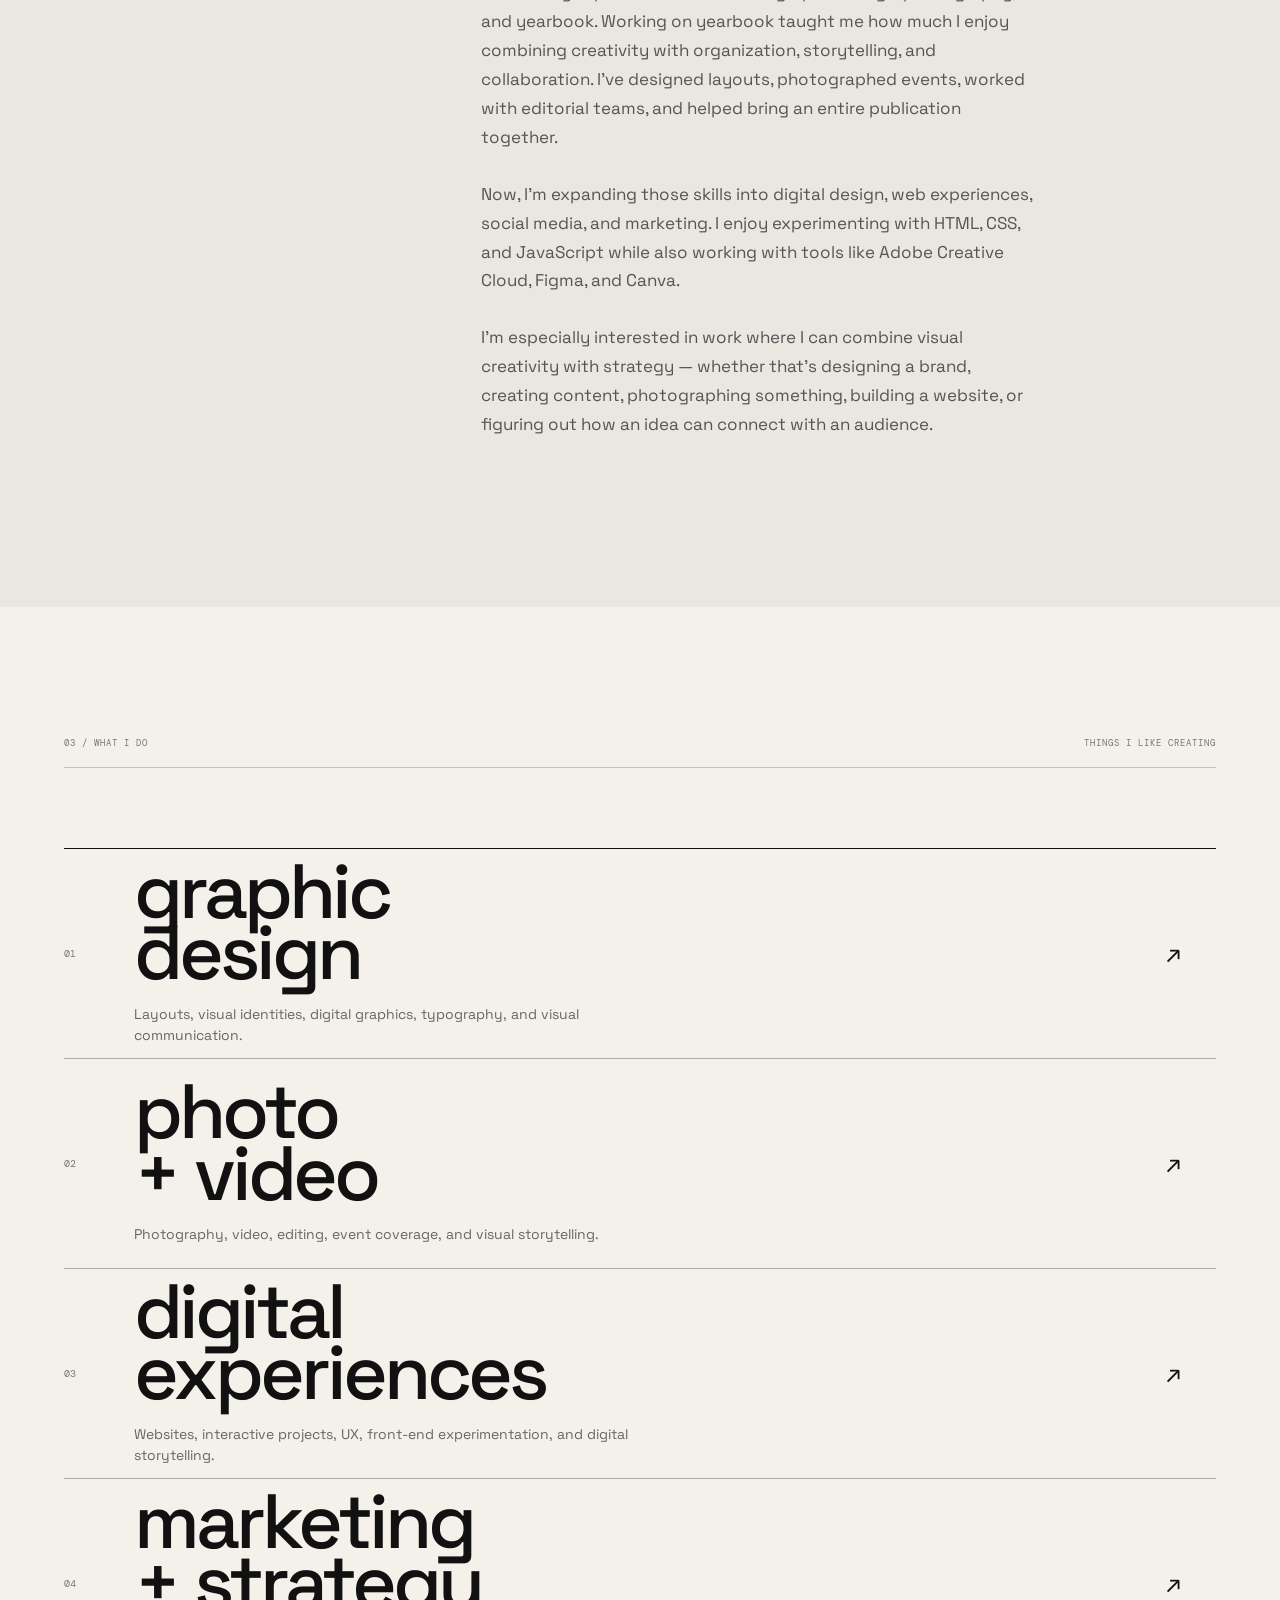
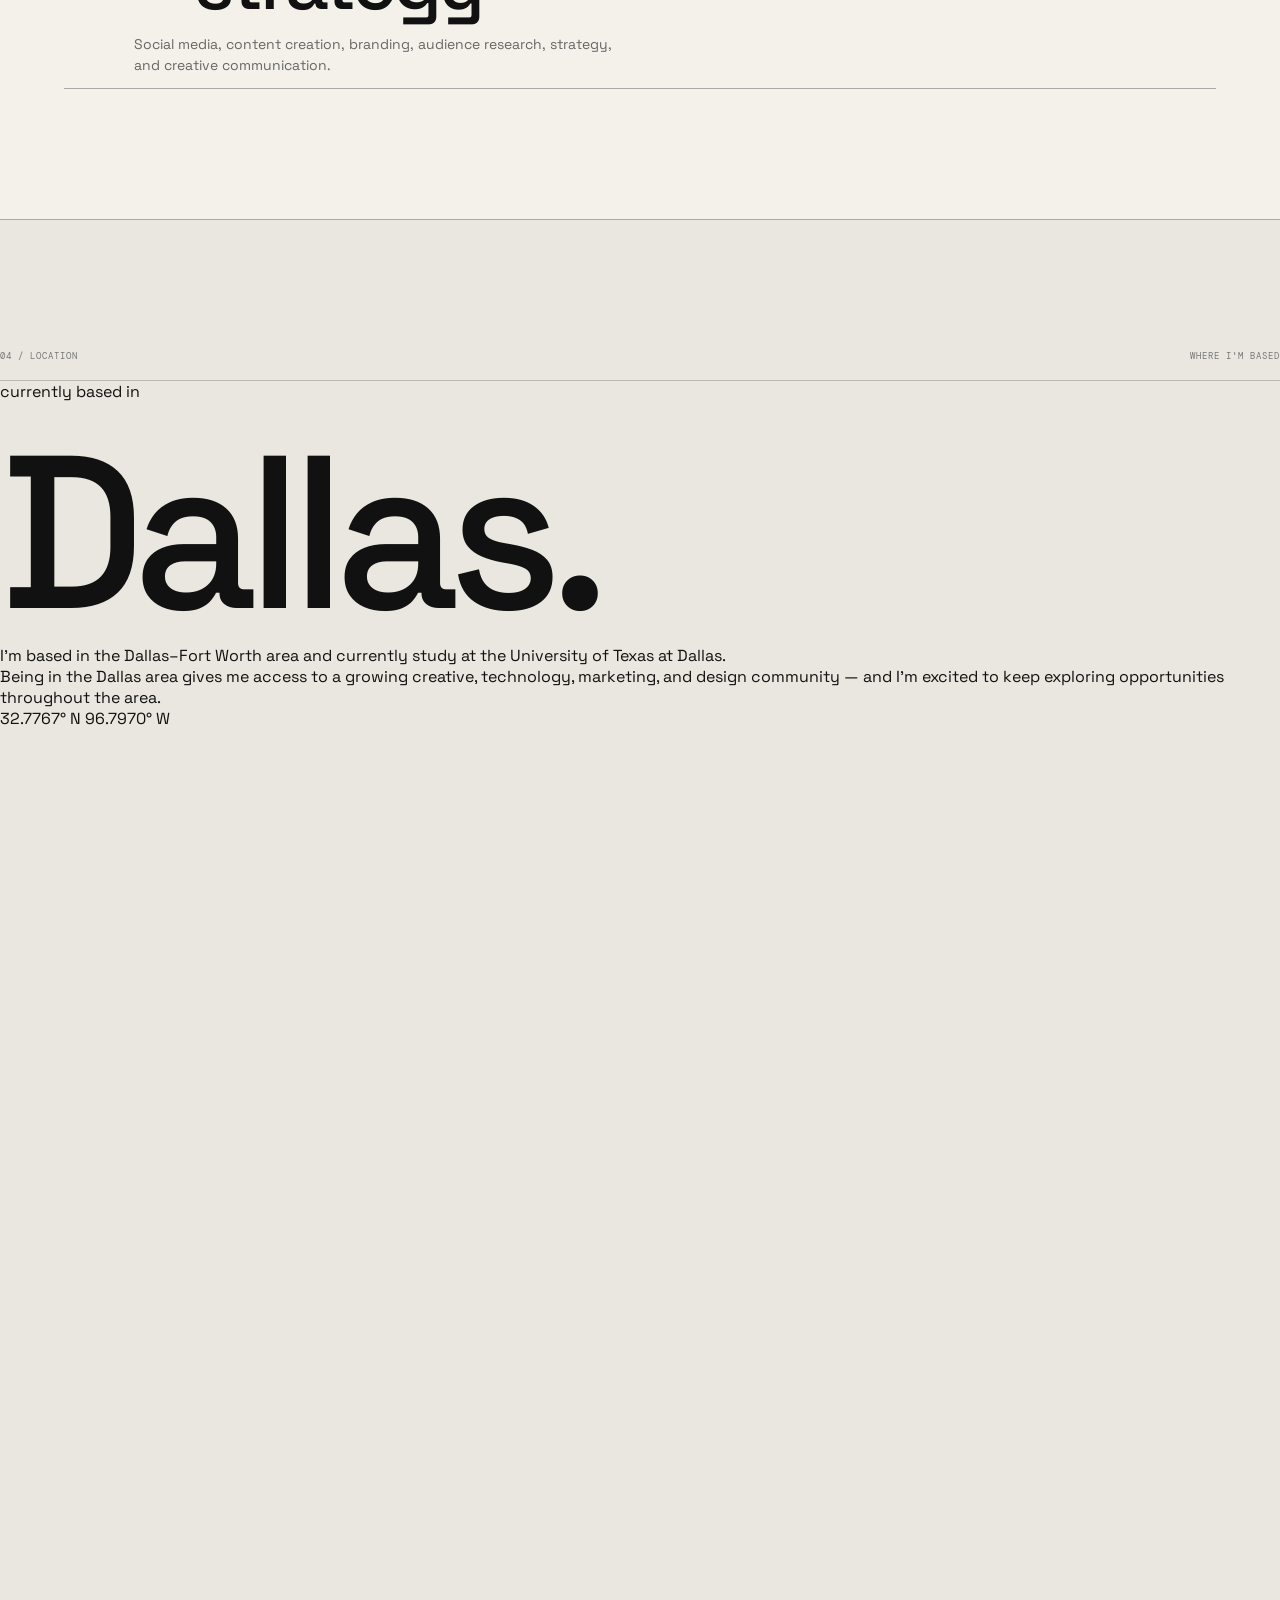
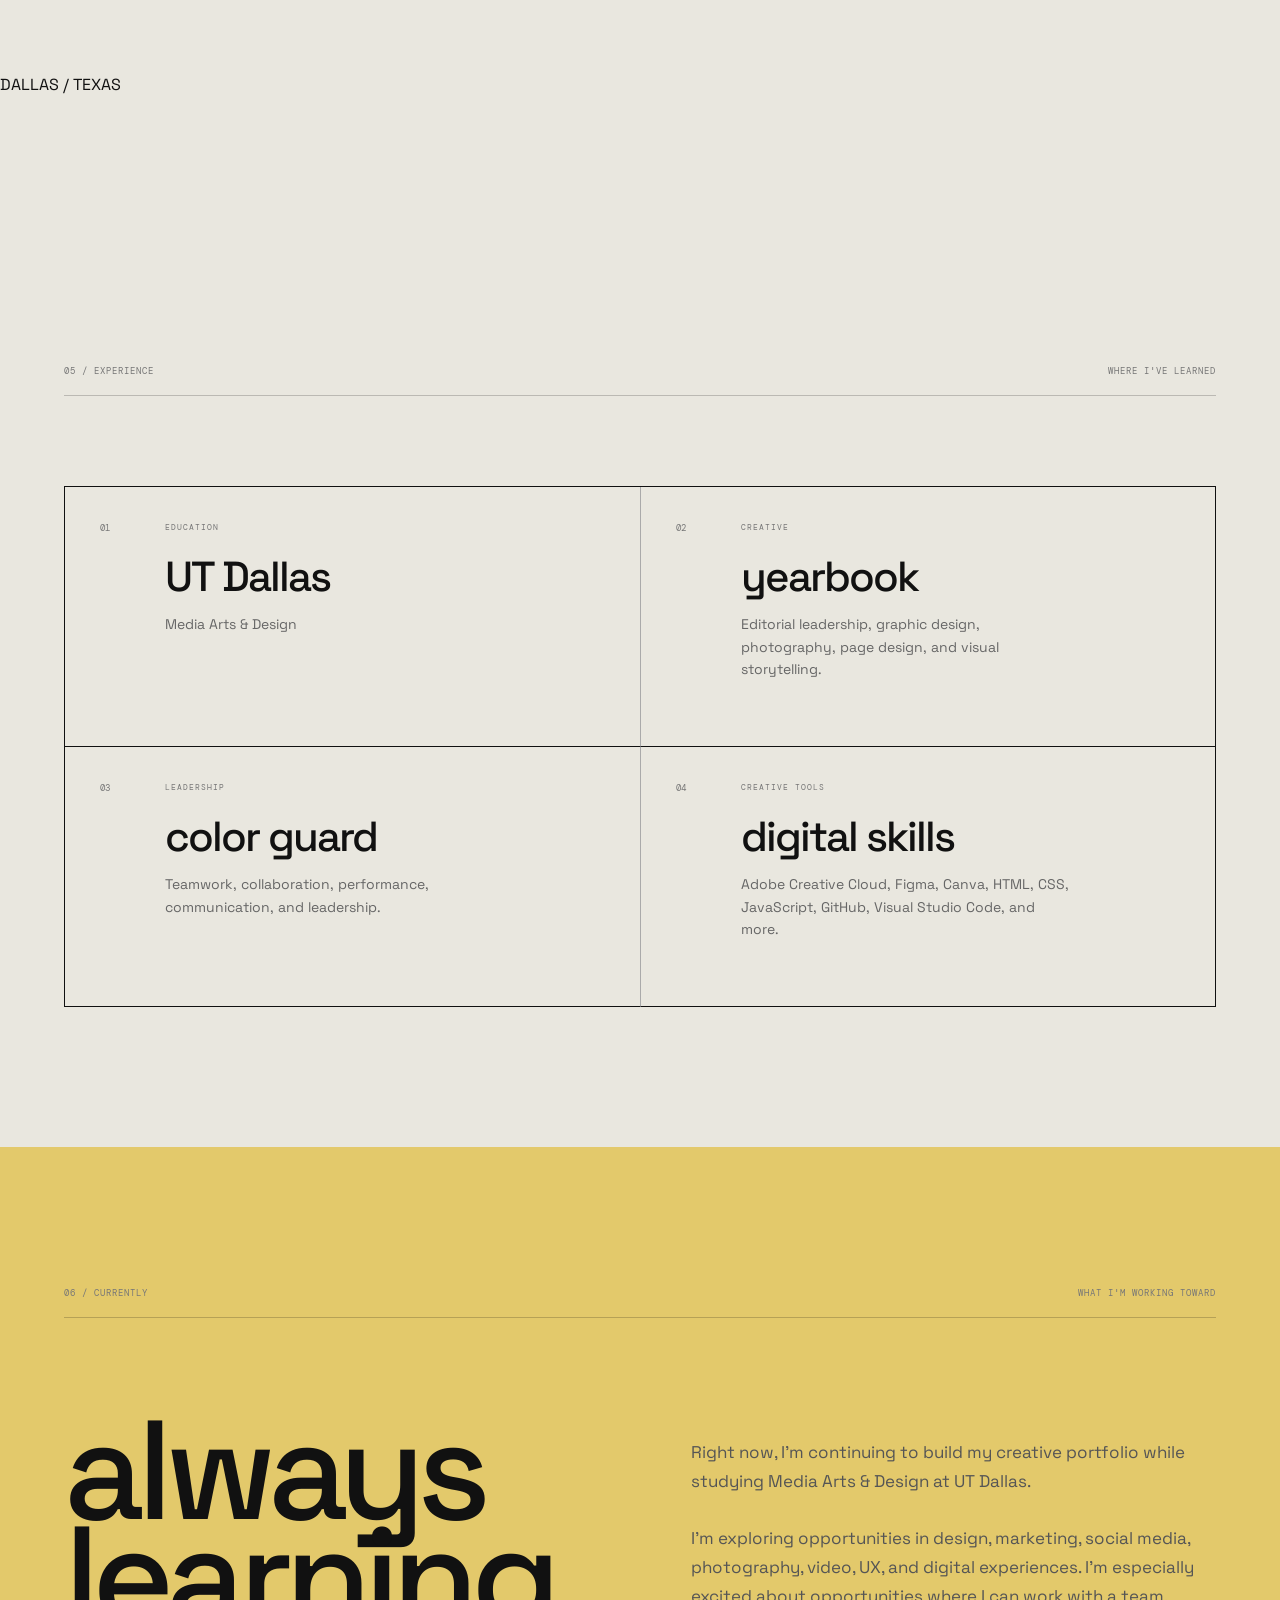
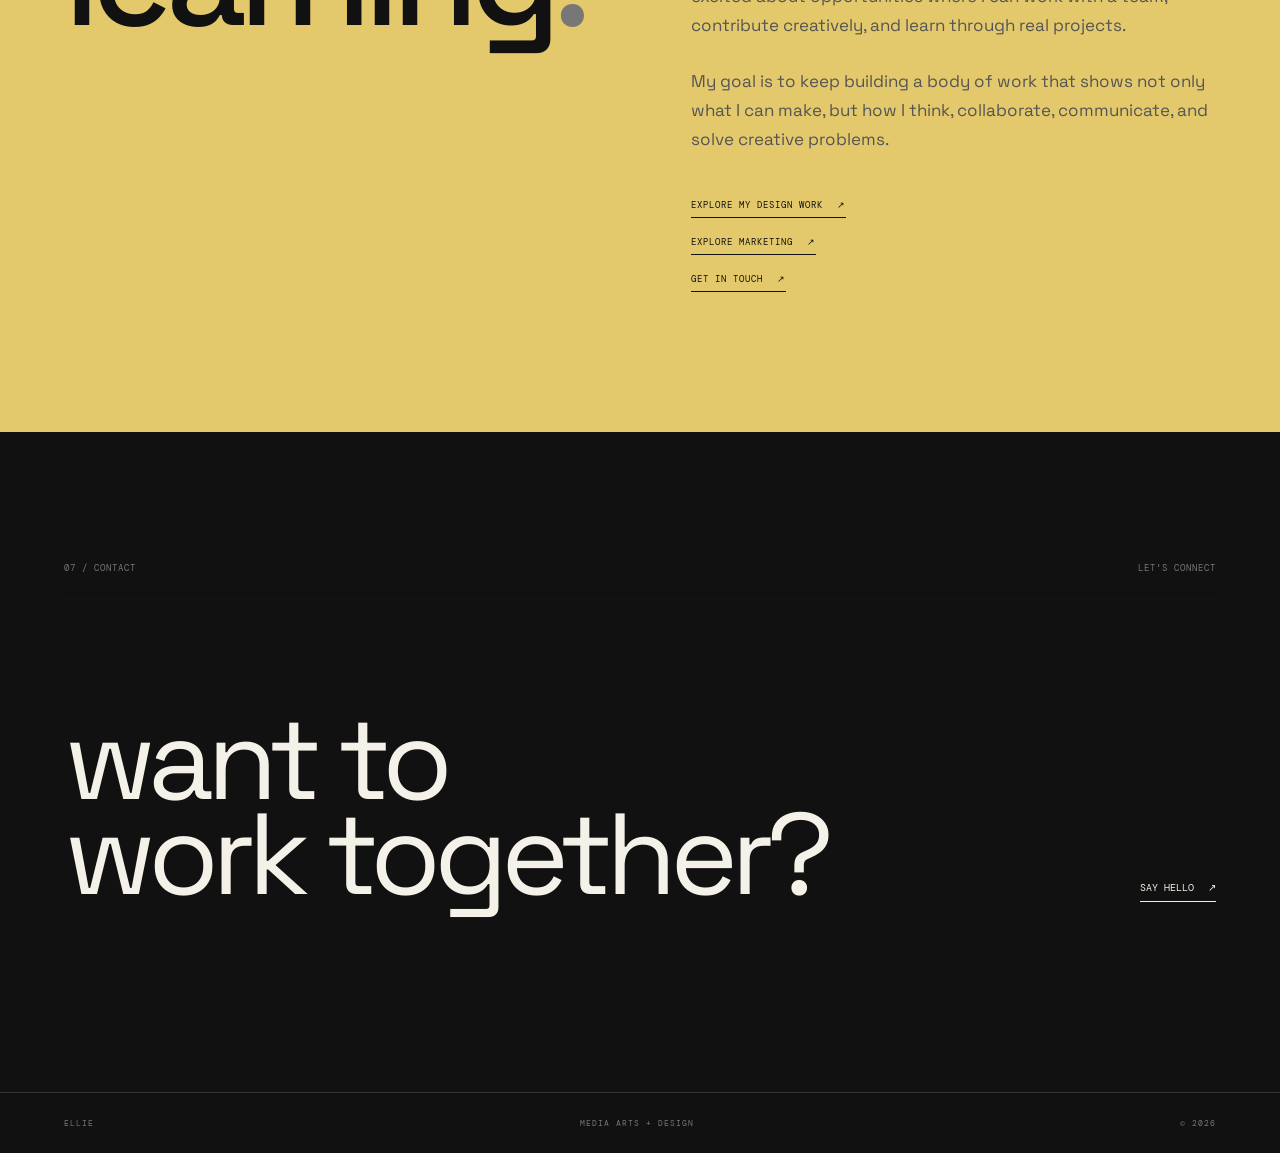
==== commit 8476be72: "Update 'about' page content and titles" ====
--- a/about.html
+++ b/about.html
@@ -5,7 +5,7 @@
     <meta charset="UTF-8">
     <meta name="viewport" content="width=device-width, initial-scale=1.0">
 
-    <title>about — ellie</title>
+    <title>about me — ellie</title>
 
     <link rel="stylesheet" href="style.css">
 </head>
@@ -13,6 +13,7 @@
 <body>
 
     <!-- LOADING SCREEN -->
+
     <div class="loading-screen" id="loadingScreen">
 
         <div class="loader-inner">
@@ -24,7 +25,7 @@
             </div>
 
             <div class="loader-status">
-                <span>opening about</span>
+                <span>opening about me</span>
                 <span id="loaderPercent">0%</span>
             </div>
 
@@ -34,19 +35,27 @@
 
 
     <!-- WEBSITE -->
+
     <div class="site" id="site">
 
+
         <!-- HEADER -->
+
         <header class="site-header">
 
             <a href="index.html" class="logo">
                 et
             </a>
 
+
             <div class="header-status">
+
                 <span class="status-dot"></span>
-                about ellie
+
+                about me
+
             </div>
+
 
             <nav>
 
@@ -71,6 +80,7 @@
         </header>
 
 
+
         <main>
 
 
@@ -80,10 +90,12 @@
 
             <section class="about-page-hero">
 
+
                 <div class="about-page-meta about-page-meta-left">
 
-                    <span>01 / about</span>
-                    <span>get to know me</span>
+                    <span>01 / about me</span>
+
+                    <span>get to know ellie</span>
 
                 </div>
 
@@ -91,15 +103,22 @@
                 <div class="about-page-meta about-page-meta-right">
 
                     <span>Dallas, Texas</span>
+
                     <span>2026</span>
 
                 </div>
 
 
+
+                <!-- ORBITS -->
+
                 <div class="about-page-orbit about-page-orbit-one"></div>
 
                 <div class="about-page-orbit about-page-orbit-two"></div>
 
+
+
+                <!-- CROSSES -->
 
                 <div class="about-page-cross about-page-cross-one">
                     +
@@ -109,6 +128,9 @@
                     +
                 </div>
 
+
+
+                <!-- TITLE -->
 
                 <div class="about-page-title">
 
@@ -117,21 +139,22 @@
                     </span>
 
                     <h1>
-                        hi, i'm<br>
-                        ellie<span>.</span>
+                        about<br>
+                        me<span>.</span>
                     </h1>
 
                     <p>
-                        media arts + design student
+                        media arts + design / creative
                     </p>
 
                 </div>
 
 
+
                 <div class="about-page-bottom">
 
                     <span>
-                        scroll to explore
+                        scroll to get to know me
                     </span>
 
                     <span class="scroll-arrow">
@@ -145,62 +168,100 @@
 
 
             <!-- =================================================
-                 INTRODUCTION
+                 WHO I AM
             ================================================= -->
 
             <section class="about-page-intro">
 
+
                 <div class="section-top">
 
-                    <span>02 / hello</span>
+                    <span>02 / who i am</span>
 
                     <span>a little about me</span>
 
                 </div>
 
 
+
                 <div class="about-page-intro-grid">
+
 
                     <div class="about-page-big-number">
                         01
                     </div>
 
 
+
                     <div class="about-page-copy">
 
+
                         <p class="about-page-lead">
 
-                            I'm a Media Arts & Design student
-                            at UT Dallas with a love for
-                            creating things that are both
-                            <em>visual and meaningful.</em>
+                            Hi! I'm Ellie — a Media Arts & Design
+                            student at the University of Texas at
+                            Dallas, based in the Dallas–Fort Worth
+                            area.
 
                         </p>
 
 
                         <p>
 
-                            My interests live somewhere between
-                            design, technology, photography,
-                            marketing, and digital experiences.
-                            I enjoy taking an idea and figuring
-                            out how to turn it into something
-                            people can actually see, interact
-                            with, and remember.
+                            I’m a creative person who enjoys
+                            working across different kinds of
+                            media. My interests sit at the
+                            intersection of <em>design,
+                            technology, photography, marketing,
+                            and digital experiences.</em> I like
+                            taking an idea and figuring out how
+                            to turn it into something visual,
+                            interactive, and meaningful.
 
                         </p>
 
 
                         <p>
 
-                            I'm especially drawn to creative
-                            projects that combine visual
-                            storytelling with strategy — whether
-                            that's designing a graphic, creating
-                            social content, photographing an
-                            event, or building a website.
-
-                        </p>
+                            A lot of my experience started with
+                            graphic design, photography, and
+                            yearbook. Working on yearbook taught
+                            me how much I enjoy combining
+                            creativity with organization,
+                            storytelling, and collaboration.
+                            I've designed layouts, photographed
+                            events, worked with editorial teams,
+                            and helped bring an entire publication
+                            together.
+
+                        </p>
+
+
+                        <p>
+
+                            Now, I'm expanding those skills into
+                            digital design, web experiences,
+                            social media, and marketing. I enjoy
+                            experimenting with HTML, CSS, and
+                            JavaScript while also working with
+                            tools like Adobe Creative Cloud,
+                            Figma, and Canva.
+
+                        </p>
+
+
+                        <p>
+
+                            I'm especially interested in work
+                            where I can combine visual creativity
+                            with strategy — whether that's
+                            designing a brand, creating content,
+                            photographing something, building a
+                            website, or figuring out how an idea
+                            can connect with an audience.
+
+                        </p>
+
 
                     </div>
 
@@ -216,17 +277,21 @@
 
             <section class="about-page-interests">
 
+
                 <div class="section-top">
 
-                    <span>03 / interests</span>
-
-                    <span>things i like making</span>
-
-                </div>
+                    <span>03 / what i do</span>
+
+                    <span>things i like creating</span>
+
+                </div>
+
 
 
                 <div class="about-interest-list">
 
+
+                    <!-- DESIGN -->
 
                     <div class="about-interest">
 
@@ -240,9 +305,11 @@
                             </h2>
 
                             <p>
-                                Visual identities, layouts,
-                                digital graphics, and
-                                communication through design.
+
+                                Layouts, visual identities,
+                                digital graphics, typography,
+                                and visual communication.
+
                             </p>
 
                         </div>
@@ -254,6 +321,8 @@
                     </div>
 
 
+
+                    <!-- PHOTO -->
 
                     <div class="about-interest">
 
@@ -267,9 +336,11 @@
                             </h2>
 
                             <p>
+
                                 Photography, video, editing,
-                                and visual storytelling for
-                                digital and print.
+                                event coverage, and visual
+                                storytelling.
+
                             </p>
 
                         </div>
@@ -281,6 +352,8 @@
                     </div>
 
 
+
+                    <!-- DIGITAL -->
 
                     <div class="about-interest">
 
@@ -294,9 +367,11 @@
                             </h2>
 
                             <p>
+
                                 Websites, interactive projects,
-                                UX, and experimenting with
-                                technology.
+                                UX, front-end experimentation,
+                                and digital storytelling.
+
                             </p>
 
                         </div>
@@ -308,6 +383,8 @@
                     </div>
 
 
+
+                    <!-- MARKETING -->
 
                     <div class="about-interest">
 
@@ -321,9 +398,12 @@
                             </h2>
 
                             <p>
-                                Social media, content strategy,
+
+                                Social media, content creation,
                                 branding, audience research,
-                                and creative communication.
+                                strategy, and creative
+                                communication.
+
                             </p>
 
                         </div>
@@ -342,18 +422,128 @@
 
 
             <!-- =================================================
+                 WHERE I'M BASED
+            ================================================= -->
+
+            <section class="about-location">
+
+
+                <div class="section-top">
+
+                    <span>04 / location</span>
+
+                    <span>where i'm based</span>
+
+                </div>
+
+
+
+                <div class="location-content">
+
+
+                    <div class="location-title">
+
+                        <span>
+                            currently based in
+                        </span>
+
+                        <h2>
+                            Dallas<span>.</span>
+                        </h2>
+
+                    </div>
+
+
+
+                    <div class="location-copy">
+
+                        <p>
+
+                            I’m based in the Dallas–Fort Worth
+                            area and currently study at the
+                            University of Texas at Dallas.
+
+                        </p>
+
+
+                        <p>
+
+                            Being in the Dallas area gives me
+                            access to a growing creative,
+                            technology, marketing, and design
+                            community — and I'm excited to keep
+                            exploring opportunities throughout
+                            the area.
+
+                        </p>
+
+
+                        <div class="location-coordinates">
+
+                            <span>
+                                32.7767° N
+                            </span>
+
+                            <span>
+                                96.7970° W
+                            </span>
+
+                        </div>
+
+                    </div>
+
+                </div>
+
+
+
+                <!-- CITYLINE -->
+
+                <div class="about-cityline">
+
+                    <div class="about-city-building building-one"></div>
+
+                    <div class="about-city-building building-two"></div>
+
+                    <div class="about-city-building building-three"></div>
+
+                    <div class="about-city-building building-four"></div>
+
+                    <div class="about-city-building building-five"></div>
+
+                    <div class="about-city-building building-six"></div>
+
+                    <div class="about-city-building building-seven"></div>
+
+                    <div class="about-city-building building-eight"></div>
+
+                    <div class="about-city-circle"></div>
+
+                </div>
+
+
+                <div class="about-city-name">
+                    DALLAS / TEXAS
+                </div>
+
+            </section>
+
+
+
+            <!-- =================================================
                  EXPERIENCE
             ================================================= -->
 
             <section class="about-page-experience">
 
+
                 <div class="section-top">
 
-                    <span>04 / experience</span>
+                    <span>05 / experience</span>
 
                     <span>where i've learned</span>
 
                 </div>
+
 
 
                 <div class="experience-grid">
@@ -402,9 +592,12 @@
                             </h3>
 
                             <p>
+
                                 Editorial leadership,
                                 graphic design, photography,
-                                and visual storytelling.
+                                page design, and visual
+                                storytelling.
+
                             </p>
 
                         </div>
@@ -430,8 +623,11 @@
                             </h3>
 
                             <p>
+
                                 Teamwork, collaboration,
-                                performance, and leadership.
+                                performance, communication,
+                                and leadership.
+
                             </p>
 
                         </div>
@@ -449,17 +645,20 @@
                         <div>
 
                             <span class="experience-label">
-                                tools
+                                creative tools
                             </span>
 
                             <h3>
-                                creative tech
+                                digital skills
                             </h3>
 
                             <p>
+
                                 Adobe Creative Cloud, Figma,
                                 Canva, HTML, CSS, JavaScript,
-                                GitHub, and more.
+                                GitHub, Visual Studio Code,
+                                and more.
+
                             </p>
 
                         </div>
@@ -479,16 +678,19 @@
 
             <section class="about-current">
 
+
                 <div class="section-top">
 
-                    <span>05 / currently</span>
+                    <span>06 / currently</span>
 
                     <span>what i'm working toward</span>
 
                 </div>
 
 
+
                 <div class="currently-content">
+
 
                     <h2>
                         always<br>
@@ -496,27 +698,42 @@
                     </h2>
 
 
+
                     <div class="currently-copy">
 
+
                         <p>
 
                             Right now, I'm continuing to build
-                            my creative portfolio and explore
-                            opportunities in design, marketing,
-                            photography, social media, and
-                            digital experiences.
+                            my creative portfolio while studying
+                            Media Arts & Design at UT Dallas.
 
                         </p>
 
 
                         <p>
 
-                            I'm looking for opportunities where
-                            I can contribute creatively, learn
-                            from a team, and keep developing my
-                            skills through real projects.
-
-                        </p>
+                            I'm exploring opportunities in
+                            design, marketing, social media,
+                            photography, video, UX, and digital
+                            experiences. I'm especially excited
+                            about opportunities where I can work
+                            with a team, contribute creatively,
+                            and learn through real projects.
+
+                        </p>
+
+
+                        <p>
+
+                            My goal is to keep building a body
+                            of work that shows not only what I
+                            can make, but how I think, collaborate,
+                            communicate, and solve creative
+                            problems.
+
+                        </p>
+
 
 
                         <div class="currently-links">
@@ -531,7 +748,13 @@
                                 <span>↗</span>
                             </a>
 
-                        </div>
+                            <a href="contact.html">
+                                get in touch
+                                <span>↗</span>
+                            </a>
+
+                        </div>
+
 
                     </div>
 
@@ -549,7 +772,7 @@
 
                 <div class="contact-top">
 
-                    <span>06 / contact</span>
+                    <span>07 / contact</span>
 
                     <span>let's connect</span>
 
@@ -559,13 +782,19 @@
                 <div class="contact-content">
 
                     <p>
+
                         want to<br>
                         work together?
+
                     </p>
 
+
                     <a href="contact.html">
+
                         say hello
+
                         <span>↗</span>
+
                     </a>
 
                 </div>
@@ -581,17 +810,25 @@
 
         <footer>
 
-            <span>ellie</span>
-
-            <span>media arts + design</span>
-
-            <span>© 2026</span>
+            <span>
+                ellie
+            </span>
+
+            <span>
+                media arts + design
+            </span>
+
+            <span>
+                © 2026
+            </span>
 
         </footer>
 
+
     </div>
 
 
+
     <script src="script.js"></script>
 
 </body>
--- a/style.css
+++ b/style.css
@@ -5980,3 +5980,2774 @@
     }
 
 }
+/* =====================================================
+   ABOUT PAGE
+===================================================== */
+
+.about-page-hero {
+    height: calc(100vh - 78px);
+    min-height: 650px;
+    position: relative;
+    overflow: hidden;
+
+    display: flex;
+    align-items: center;
+    justify-content: center;
+}
+
+.about-page-meta {
+    position: absolute;
+    top: 27px;
+
+    display: flex;
+    flex-direction: column;
+    gap: 5px;
+
+    font-family: "DM Mono", monospace;
+    font-size: 8px;
+
+    text-transform: uppercase;
+    letter-spacing: 1px;
+
+    color: #777;
+
+    z-index: 3;
+}
+
+.about-page-meta-left {
+    left: 4vw;
+}
+
+.about-page-meta-right {
+    right: 4vw;
+    text-align: right;
+}
+
+.about-page-title {
+    position: relative;
+    z-index: 3;
+
+    text-align: center;
+}
+
+.about-page-title > span {
+    display: block;
+
+    font-family: "DM Mono", monospace;
+    font-size: 9px;
+
+    text-transform: uppercase;
+    letter-spacing: 2px;
+
+    color: #777;
+
+    margin-bottom: 25px;
+}
+
+.about-page-title h1 {
+    font-size: clamp(100px, 17vw, 260px);
+
+    font-weight: 500;
+    line-height: .75;
+
+    letter-spacing: -12px;
+}
+
+.about-page-title h1 span {
+    color: #777;
+}
+
+.about-page-title p {
+    margin-top: 40px;
+
+    font-family: "DM Mono", monospace;
+    font-size: 9px;
+
+    text-transform: uppercase;
+    letter-spacing: 3px;
+
+    color: #777;
+}
+
+
+/* ABOUT ORBITS */
+
+.about-page-orbit {
+    position: absolute;
+
+    border: 1px solid rgba(0,0,0,.13);
+
+    border-radius: 50%;
+
+    pointer-events: none;
+}
+
+.about-page-orbit-one {
+    width: 650px;
+    height: 650px;
+
+    animation: rotateOrbit 28s linear infinite;
+}
+
+.about-page-orbit-two {
+    width: 900px;
+    height: 300px;
+
+    transform: rotate(-20deg);
+
+    animation: rotateOrbitTwo 36s linear infinite;
+}
+
+
+/* ABOUT CROSSES */
+
+.about-page-cross {
+    position: absolute;
+
+    font-family: "DM Mono", monospace;
+    font-size: 20px;
+
+    color: #777;
+
+    animation: floatCross 4s ease-in-out infinite;
+}
+
+.about-page-cross-one {
+    left: 28%;
+    top: 23%;
+}
+
+.about-page-cross-two {
+    right: 28%;
+    bottom: 25%;
+
+    animation-delay: 1.5s;
+}
+
+
+/* ABOUT HERO BOTTOM */
+
+.about-page-bottom {
+    position: absolute;
+
+    bottom: 25px;
+    left: 4vw;
+
+    display: flex;
+    align-items: center;
+    gap: 10px;
+
+    font-family: "DM Mono", monospace;
+    font-size: 8px;
+
+    text-transform: uppercase;
+    letter-spacing: 1px;
+
+    color: #777;
+}
+
+
+/* =====================================================
+   ABOUT INTRO
+===================================================== */
+
+.about-page-intro {
+    padding: 140px 5vw;
+}
+
+.about-page-intro-grid {
+    display: grid;
+
+    grid-template-columns: .7fr 1.3fr;
+
+    gap: 8vw;
+
+    padding-top: 100px;
+}
+
+.about-page-big-number {
+    font-family: "DM Mono", monospace;
+
+    font-size: clamp(100px, 15vw, 220px);
+
+    line-height: .7;
+
+    color: #ccc;
+}
+
+.about-page-copy {
+    max-width: 650px;
+}
+
+.about-page-copy p {
+    font-size: 17px;
+
+    line-height: 1.7;
+
+    color: #555;
+
+    margin-bottom: 30px;
+}
+
+.about-page-copy .about-page-lead {
+    font-size: 28px;
+
+    line-height: 1.3;
+
+    color: #111;
+
+    margin-bottom: 45px;
+}
+
+.about-page-copy em {
+    font-style: normal;
+
+    text-decoration: underline;
+    text-decoration-thickness: 1px;
+    text-underline-offset: 5px;
+}
+
+
+/* =====================================================
+   ABOUT INTERESTS
+===================================================== */
+
+.about-page-interests {
+    padding: 130px 5vw;
+
+    background: #f3f1e9;
+}
+
+.about-interest-list {
+    margin-top: 80px;
+
+    border-top: 1px solid #111;
+}
+
+.about-interest {
+    display: grid;
+
+    grid-template-columns: 70px 1fr 50px;
+
+    align-items: center;
+
+    min-height: 190px;
+
+    border-bottom: 1px solid #aaa;
+
+    transition:
+        padding .35s ease,
+        background .35s ease;
+}
+
+.about-interest:hover {
+    padding-left: 25px;
+
+    background: #e5e2d8;
+}
+
+.about-interest > span:first-child {
+    font-family: "DM Mono", monospace;
+
+    font-size: 10px;
+
+    color: #777;
+}
+
+.about-interest h2 {
+    font-size: clamp(45px, 6vw, 90px);
+
+    font-weight: 500;
+
+    line-height: .8;
+
+    letter-spacing: -4px;
+}
+
+.about-interest p {
+    max-width: 450px;
+
+    margin-top: 20px;
+
+    font-size: 14px;
+
+    line-height: 1.5;
+
+    color: #666;
+}
+
+.interest-arrow {
+    font-size: 24px;
+
+    transition: transform .3s ease;
+}
+
+.about-interest:hover .interest-arrow {
+    transform: translate(5px,-5px);
+}
+
+
+/* =====================================================
+   EXPERIENCE
+===================================================== */
+
+.about-page-experience {
+    padding: 130px 5vw;
+}
+
+.experience-grid {
+    display: grid;
+
+    grid-template-columns: 1fr 1fr;
+
+    margin-top: 80px;
+
+    border-top: 1px solid #111;
+}
+
+.experience-item {
+    min-height: 250px;
+
+    padding: 35px;
+
+    border-bottom: 1px solid #aaa;
+
+    display: grid;
+
+    grid-template-columns: 45px 1fr;
+
+    gap: 20px;
+
+    transition: background .3s ease;
+}
+
+.experience-item:nth-child(odd) {
+    border-right: 1px solid #aaa;
+}
+
+.experience-item:hover {
+    background: #f3f1e9;
+}
+
+.experience-number {
+    font-family: "DM Mono", monospace;
+
+    font-size: 10px;
+
+    color: #777;
+}
+
+.experience-label {
+    display: block;
+
+    margin-bottom: 20px;
+
+    font-family: "DM Mono", monospace;
+
+    font-size: 8px;
+
+    text-transform: uppercase;
+
+    letter-spacing: 1px;
+
+    color: #777;
+}
+
+.experience-item h3 {
+    font-size: 42px;
+
+    font-weight: 500;
+
+    letter-spacing: -2px;
+
+    margin-bottom: 12px;
+}
+
+.experience-item p {
+    max-width: 380px;
+
+    color: #666;
+
+    font-size: 14px;
+
+    line-height: 1.5;
+}
+
+
+/* =====================================================
+   CURRENTLY
+===================================================== */
+
+.about-current {
+    padding: 130px 5vw;
+
+    background: #e1ded4;
+}
+
+.currently-content {
+    display: grid;
+
+    grid-template-columns: 1fr 1fr;
+
+    gap: 8vw;
+
+    padding-top: 100px;
+}
+
+.currently-content h2 {
+    font-size: clamp(80px, 11vw, 170px);
+
+    font-weight: 500;
+
+    line-height: .75;
+
+    letter-spacing: -8px;
+}
+
+.currently-content h2 span {
+    color: #777;
+}
+
+.currently-copy {
+    padding-top: 15px;
+
+    max-width: 550px;
+}
+
+.currently-copy p {
+    font-size: 17px;
+
+    line-height: 1.7;
+
+    color: #555;
+
+    margin-bottom: 25px;
+}
+
+.currently-links {
+    display: flex;
+
+    flex-wrap: wrap;
+
+    gap: 30px;
+
+    margin-top: 45px;
+}
+
+.currently-links a {
+    font-family: "DM Mono", monospace;
+
+    font-size: 9px;
+
+    text-transform: uppercase;
+
+    letter-spacing: 1px;
+
+    border-bottom: 1px solid #111;
+
+    padding-bottom: 6px;
+}
+
+
+/* =====================================================
+   CONTACT PAGE HERO
+===================================================== */
+
+.contact-page-hero {
+    height: calc(100vh - 78px);
+    min-height: 650px;
+
+    position: relative;
+
+    overflow: hidden;
+
+    display: flex;
+
+    align-items: center;
+    justify-content: center;
+}
+
+.contact-page-meta {
+    position: absolute;
+
+    top: 27px;
+
+    display: flex;
+    flex-direction: column;
+
+    gap: 5px;
+
+    font-family: "DM Mono", monospace;
+
+    font-size: 8px;
+
+    text-transform: uppercase;
+
+    letter-spacing: 1px;
+
+    color: #777;
+
+    z-index: 3;
+}
+
+.contact-page-meta-left {
+    left: 4vw;
+}
+
+.contact-page-meta-right {
+    right: 4vw;
+
+    text-align: right;
+}
+
+.contact-page-title {
+    position: relative;
+
+    z-index: 3;
+
+    text-align: center;
+}
+
+.contact-page-title > span {
+    display: block;
+
+    margin-bottom: 25px;
+
+    font-family: "DM Mono", monospace;
+
+    font-size: 9px;
+
+    text-transform: uppercase;
+
+    letter-spacing: 2px;
+
+    color: #777;
+}
+
+.contact-page-title h1 {
+    font-size: clamp(110px, 18vw, 280px);
+
+    font-weight: 500;
+
+    line-height: .72;
+
+    letter-spacing: -14px;
+}
+
+.contact-page-title h1 span {
+    color: #777;
+}
+
+.contact-page-title p {
+    margin-top: 45px;
+
+    font-family: "DM Mono", monospace;
+
+    font-size: 9px;
+
+    text-transform: uppercase;
+
+    letter-spacing: 2px;
+
+    color: #777;
+}
+
+
+/* CONTACT ORBITS */
+
+.contact-orbit {
+    position: absolute;
+
+    border: 1px solid rgba(0,0,0,.13);
+
+    border-radius: 50%;
+}
+
+.contact-orbit-one {
+    width: 600px;
+    height: 600px;
+
+    animation: rotateOrbit 26s linear infinite;
+}
+
+.contact-orbit-two {
+    width: 850px;
+    height: 280px;
+
+    transform: rotate(25deg);
+
+    animation: rotateOrbitTwo 34s linear infinite;
+}
+
+
+/* CONTACT CROSSES */
+
+.contact-cross {
+    position: absolute;
+
+    font-family: "DM Mono", monospace;
+
+    font-size: 20px;
+
+    color: #777;
+
+    animation: floatCross 4s ease-in-out infinite;
+}
+
+.contact-cross-one {
+    left: 30%;
+    top: 25%;
+}
+
+.contact-cross-two {
+    right: 30%;
+    bottom: 23%;
+
+    animation-delay: 1s;
+}
+
+.contact-page-bottom {
+    position: absolute;
+
+    bottom: 25px;
+    left: 4vw;
+
+    display: flex;
+
+    align-items: center;
+
+    gap: 10px;
+
+    font-family: "DM Mono", monospace;
+
+    font-size: 8px;
+
+    text-transform: uppercase;
+
+    letter-spacing: 1px;
+
+    color: #777;
+}
+
+
+/* =====================================================
+   CONTACT INFORMATION
+===================================================== */
+
+.contact-info-section {
+    padding: 140px 5vw;
+}
+
+.contact-info-grid {
+    display: grid;
+
+    grid-template-columns: 1fr 1fr;
+
+    gap: 8vw;
+
+    padding-top: 100px;
+}
+
+.contact-small {
+    font-family: "DM Mono", monospace;
+
+    font-size: 9px;
+
+    text-transform: uppercase;
+
+    letter-spacing: 1px;
+
+    color: #777;
+}
+
+.contact-intro h2 {
+    margin-top: 30px;
+
+    font-size: clamp(90px, 12vw, 180px);
+
+    font-weight: 500;
+
+    line-height: .72;
+
+    letter-spacing: -9px;
+}
+
+.contact-intro h2 span {
+    color: #777;
+}
+
+.contact-details {
+    padding-top: 15px;
+
+    max-width: 600px;
+}
+
+.contact-lead {
+    font-size: 27px;
+
+    line-height: 1.3;
+
+    margin-bottom: 70px;
+}
+
+.contact-detail {
+    display: grid;
+
+    grid-template-columns: 120px 1fr;
+
+    padding: 25px 0;
+
+    border-top: 1px solid #aaa;
+}
+
+.contact-label {
+    font-family: "DM Mono", monospace;
+
+    font-size: 8px;
+
+    text-transform: uppercase;
+
+    letter-spacing: 1px;
+
+    color: #777;
+}
+
+.contact-detail a {
+    font-size: 17px;
+
+    position: relative;
+
+    width: fit-content;
+}
+
+.contact-detail a::after {
+    content: "";
+
+    position: absolute;
+
+    left: 0;
+    bottom: -5px;
+
+    width: 0;
+    height: 1px;
+
+    background: #111;
+
+    transition: width .3s ease;
+}
+
+.contact-detail a:hover::after {
+    width: 100%;
+}
+
+
+/* =====================================================
+   CONTACT MESSAGE
+===================================================== */
+
+.contact-message-section {
+    padding: 130px 5vw;
+
+    background: #f3f1e9;
+}
+
+.contact-message {
+    padding-top: 100px;
+
+    display: grid;
+
+    grid-template-columns: 1fr 1fr;
+
+    gap: 8vw;
+}
+
+.contact-message h2 {
+    font-size: clamp(65px, 9vw, 140px);
+
+    font-weight: 500;
+
+    line-height: .8;
+
+    letter-spacing: -7px;
+}
+
+.contact-message h2 em {
+    font-style: normal;
+
+    text-decoration: underline;
+
+    text-decoration-thickness: 2px;
+
+    text-underline-offset: 8px;
+}
+
+.contact-message p {
+    max-width: 500px;
+
+    font-size: 17px;
+
+    line-height: 1.7;
+
+    color: #555;
+
+    margin-bottom: 45px;
+}
+
+.contact-email-button {
+    display: inline-block;
+
+    font-family: "DM Mono", monospace;
+
+    font-size: 9px;
+
+    text-transform: uppercase;
+
+    letter-spacing: 1px;
+
+    border-bottom: 1px solid #111;
+
+    padding-bottom: 7px;
+}
+
+.contact-email-button span {
+    margin-left: 8px;
+}
+
+
+/* =====================================================
+   CONTACT NAVIGATION
+===================================================== */
+
+.contact-navigation {
+    padding: 120px 5vw;
+}
+
+.contact-navigation-label {
+    font-family: "DM Mono", monospace;
+
+    font-size: 9px;
+
+    text-transform: uppercase;
+
+    letter-spacing: 1px;
+
+    color: #777;
+
+    margin-bottom: 50px;
+}
+
+.contact-navigation-links {
+    border-top: 1px solid #111;
+}
+
+.contact-navigation-links a {
+    display: grid;
+
+    grid-template-columns: 60px 1fr 40px;
+
+    align-items: center;
+
+    min-height: 120px;
+
+    border-bottom: 1px solid #aaa;
+
+    transition:
+        padding .3s ease,
+        background .3s ease;
+}
+
+.contact-navigation-links a:hover {
+    padding-left: 20px;
+
+    background: #f3f1e9;
+}
+
+.contact-navigation-links a span:first-child {
+    font-family: "DM Mono", monospace;
+
+    font-size: 9px;
+
+    color: #777;
+}
+
+.contact-navigation-links strong {
+    font-size: clamp(40px, 5vw, 70px);
+
+    font-weight: 500;
+
+    letter-spacing: -3px;
+}
+
+.contact-navigation-links a span:last-child {
+    font-size: 20px;
+
+    transition: transform .3s ease;
+}
+
+.contact-navigation-links a:hover span:last-child {
+    transform: translate(5px,-5px);
+}
+
+
+/* =====================================================
+   MARKETING PAGE
+===================================================== */
+
+.marketing-hero {
+    height: calc(100vh - 78px);
+    min-height: 650px;
+
+    position: relative;
+
+    overflow: hidden;
+
+    display: flex;
+
+    align-items: center;
+    justify-content: center;
+}
+
+.marketing-meta {
+    position: absolute;
+
+    top: 27px;
+
+    display: flex;
+    flex-direction: column;
+
+    gap: 5px;
+
+    font-family: "DM Mono", monospace;
+
+    font-size: 8px;
+
+    text-transform: uppercase;
+
+    letter-spacing: 1px;
+
+    color: #777;
+
+    z-index: 3;
+}
+
+.marketing-meta-left {
+    left: 4vw;
+}
+
+.marketing-meta-right {
+    right: 4vw;
+
+    text-align: right;
+}
+
+.marketing-title {
+    position: relative;
+
+    z-index: 3;
+
+    text-align: center;
+}
+
+.marketing-eyebrow {
+    display: block;
+
+    margin-bottom: 25px;
+
+    font-family: "DM Mono", monospace;
+
+    font-size: 9px;
+
+    text-transform: uppercase;
+
+    letter-spacing: 2px;
+
+    color: #777;
+}
+
+.marketing-title h1 {
+    font-size: clamp(90px, 15vw, 230px);
+
+    font-weight: 500;
+
+    line-height: .75;
+
+    letter-spacing: -11px;
+}
+
+.marketing-title h1 span {
+    color: #777;
+}
+
+.marketing-title p {
+    margin-top: 40px;
+
+    font-family: "DM Mono", monospace;
+
+    font-size: 9px;
+
+    text-transform: uppercase;
+
+    letter-spacing: 2px;
+
+    color: #777;
+}
+
+.marketing-orbit {
+    position: absolute;
+
+    border: 1px solid rgba(0,0,0,.13);
+
+    border-radius: 50%;
+}
+
+.marketing-orbit-one {
+    width: 600px;
+    height: 600px;
+
+    animation: rotateOrbit 26s linear infinite;
+}
+
+.marketing-orbit-two {
+    width: 850px;
+    height: 300px;
+
+    transform: rotate(-25deg);
+
+    animation: rotateOrbitTwo 34s linear infinite;
+}
+
+.marketing-cross {
+    position: absolute;
+
+    font-family: "DM Mono", monospace;
+
+    font-size: 20px;
+
+    color: #777;
+
+    animation: floatCross 4s ease-in-out infinite;
+}
+
+.marketing-cross-one {
+    left: 30%;
+    top: 22%;
+}
+
+.marketing-cross-two {
+    right: 29%;
+    bottom: 25%;
+
+    animation-delay: 1s;
+}
+
+.open-folder-label {
+    position: absolute;
+
+    bottom: 25px;
+    right: 4vw;
+
+    display: flex;
+
+    gap: 10px;
+
+    font-family: "DM Mono", monospace;
+
+    font-size: 8px;
+
+    text-transform: uppercase;
+
+    letter-spacing: 1px;
+
+    color: #777;
+}
+
+
+/* MARKETING INTRO */
+
+.marketing-intro {
+    padding: 140px 5vw;
+}
+
+.marketing-intro-grid {
+    display: grid;
+
+    grid-template-columns: 1fr 1fr;
+
+    gap: 8vw;
+
+    padding-top: 100px;
+}
+
+.marketing-intro-grid h2 {
+    font-size: clamp(80px, 11vw, 160px);
+
+    font-weight: 500;
+
+    line-height: .75;
+
+    letter-spacing: -8px;
+}
+
+.marketing-intro-grid > div {
+    padding-top: 20px;
+
+    max-width: 600px;
+}
+
+.marketing-intro-grid p {
+    font-size: 17px;
+
+    line-height: 1.7;
+
+    color: #555;
+
+    margin-bottom: 25px;
+}
+
+.marketing-intro-grid .marketing-intro-lead {
+    font-size: 27px;
+
+    line-height: 1.3;
+
+    color: #111;
+
+    margin-bottom: 45px;
+}
+
+
+/* MARKETING PROJECTS */
+
+.marketing-work {
+    padding: 130px 5vw;
+
+    background: #f3f1e9;
+}
+
+.marketing-projects {
+    margin-top: 80px;
+}
+
+.marketing-project {
+    display: grid;
+
+    grid-template-columns: 70px 1fr;
+
+    padding: 70px 0;
+
+    border-top: 1px solid #aaa;
+}
+
+.marketing-project:last-child {
+    border-bottom: 1px solid #aaa;
+}
+
+.marketing-number {
+    font-family: "DM Mono", monospace;
+
+    font-size: 10px;
+
+    color: #777;
+}
+
+.marketing-project-main {
+    display: grid;
+
+    grid-template-columns: 1.1fr .9fr;
+
+    gap: 6vw;
+}
+
+.marketing-project-image {
+    min-height: 400px;
+
+    border: 1px solid #111;
+
+    overflow: hidden;
+}
+
+.marketing-placeholder {
+    width: 100%;
+    height: 100%;
+    min-height: 400px;
+
+    display: flex;
+
+    flex-direction: column;
+
+    justify-content: center;
+    align-items: center;
+
+    background: #e5e2d8;
+}
+
+.marketing-placeholder span {
+    font-size: 45px;
+
+    font-weight: 500;
+
+    letter-spacing: -2px;
+}
+
+.marketing-placeholder small {
+    margin-top: 10px;
+
+    font-family: "DM Mono", monospace;
+
+    font-size: 8px;
+
+    text-transform: uppercase;
+
+    color: #777;
+}
+
+.marketing-project-info {
+    padding-top: 10px;
+}
+
+.project-label {
+    font-family: "DM Mono", monospace;
+
+    font-size: 8px;
+
+    text-transform: uppercase;
+
+    letter-spacing: 1px;
+
+    color: #777;
+}
+
+.marketing-project-info h3 {
+    margin: 25px 0 30px;
+
+    font-size: clamp(50px, 6vw, 85px);
+
+    font-weight: 500;
+
+    line-height: .8;
+
+    letter-spacing: -4px;
+}
+
+.marketing-project-info p {
+    max-width: 450px;
+
+    font-size: 15px;
+
+    line-height: 1.6;
+
+    color: #555;
+}
+
+.marketing-tags {
+    display: flex;
+
+    flex-wrap: wrap;
+
+    gap: 8px;
+
+    margin-top: 30px;
+}
+
+.marketing-tags span {
+    border: 1px solid #999;
+
+    padding: 7px 10px;
+
+    font-family: "DM Mono", monospace;
+
+    font-size: 7px;
+
+    text-transform: uppercase;
+
+    letter-spacing: 1px;
+}
+
+
+/* MARKETING CAPABILITIES */
+
+.marketing-skills-page {
+    padding: 130px 5vw;
+}
+
+.marketing-capabilities {
+    display: grid;
+
+    grid-template-columns: 1fr 1fr;
+
+    margin-top: 80px;
+
+    border-top: 1px solid #111;
+}
+
+.marketing-capability {
+    min-height: 300px;
+
+    padding: 35px;
+
+    border-bottom: 1px solid #aaa;
+}
+
+.marketing-capability:nth-child(odd) {
+    border-right: 1px solid #aaa;
+}
+
+.marketing-capability > span {
+    font-family: "DM Mono", monospace;
+
+    font-size: 10px;
+
+    color: #777;
+}
+
+.marketing-capability h3 {
+    margin-top: 45px;
+
+    font-size: clamp(40px, 5vw, 70px);
+
+    font-weight: 500;
+
+    line-height: .8;
+
+    letter-spacing: -3px;
+}
+
+.marketing-capability p {
+    max-width: 400px;
+
+    margin-top: 25px;
+
+    color: #666;
+
+    font-size: 14px;
+
+    line-height: 1.5;
+}
+
+
+/* MARKETING END */
+
+.marketing-end {
+    padding: 100px 5vw;
+
+    display: flex;
+
+    justify-content: space-between;
+
+    align-items: flex-end;
+
+    gap: 50px;
+}
+
+.end-folder {
+    display: flex;
+
+    flex-direction: column;
+
+    gap: 15px;
+}
+
+.end-folder span {
+    font-family: "DM Mono", monospace;
+
+    font-size: 8px;
+
+    text-transform: uppercase;
+
+    color: #777;
+}
+
+.end-folder strong {
+    font-size: clamp(60px, 8vw, 120px);
+
+    font-weight: 500;
+
+    line-height: .8;
+
+    letter-spacing: -6px;
+}
+
+.end-links {
+    display: flex;
+
+    gap: 30px;
+}
+
+.end-links a {
+    font-family: "DM Mono", monospace;
+
+    font-size: 9px;
+
+    text-transform: uppercase;
+
+    border-bottom: 1px solid #111;
+
+    padding-bottom: 6px;
+}
+
+
+/* =====================================================
+   MOBILE
+===================================================== */
+
+@media (max-width: 900px) {
+
+    .about-page-title h1,
+    .contact-page-title h1 {
+        font-size: 20vw;
+    }
+
+    .about-page-intro-grid,
+    .currently-content,
+    .contact-info-grid,
+    .contact-message,
+    .marketing-intro-grid {
+        grid-template-columns: 1fr;
+    }
+
+    .about-page-big-number {
+        display: none;
+    }
+
+    .experience-grid,
+    .marketing-capabilities {
+        grid-template-columns: 1fr;
+    }
+
+    .experience-item:nth-child(odd),
+    .marketing-capability:nth-child(odd) {
+        border-right: none;
+    }
+
+    .marketing-project-main {
+        grid-template-columns: 1fr;
+    }
+
+    .marketing-project-image {
+        min-height: 300px;
+    }
+
+    .marketing-placeholder {
+        min-height: 300px;
+    }
+
+    .marketing-end {
+        flex-direction: column;
+
+        align-items: flex-start;
+    }
+
+}
+
+
+@media (max-width: 650px) {
+
+    .about-page-hero,
+    .contact-page-hero,
+    .marketing-hero {
+        min-height: 600px;
+    }
+
+    .about-page-title h1,
+    .contact-page-title h1 {
+        font-size: 27vw;
+
+        letter-spacing: -8px;
+    }
+
+    .about-page-title p,
+    .contact-page-title p {
+        font-size: 7px;
+
+        letter-spacing: 1.5px;
+    }
+
+    .about-page-orbit-one,
+    .contact-orbit-one,
+    .marketing-orbit-one {
+        width: 380px;
+        height: 380px;
+    }
+
+    .about-page-orbit-two,
+    .contact-orbit-two,
+    .marketing-orbit-two {
+        width: 520px;
+        height: 200px;
+    }
+
+    .about-page-intro,
+    .about-page-interests,
+    .about-page-experience,
+    .about-current,
+    .contact-info-section,
+    .contact-message-section,
+    .contact-navigation,
+    .marketing-intro,
+    .marketing-work,
+    .marketing-skills-page {
+        padding: 90px 5%;
+    }
+
+    .about-page-intro-grid,
+    .currently-content,
+    .contact-info-grid,
+    .contact-message,
+    .marketing-intro-grid {
+        padding-top: 70px;
+    }
+
+    .about-page-copy .about-page-lead,
+    .marketing-intro-grid .marketing-intro-lead,
+    .contact-lead {
+        font-size: 21px;
+    }
+
+    .about-page-copy p,
+    .currently-copy p,
+    .contact-message p,
+    .marketing-intro-grid p {
+        font-size: 15px;
+    }
+
+    .about-interest {
+        grid-template-columns: 35px 1fr 25px;
+
+        min-height: 160px;
+    }
+
+    .about-interest h2 {
+        font-size: 40px;
+
+        letter-spacing: -2px;
+    }
+
+    .about-interest p {
+        font-size: 12px;
+    }
+
+    .experience-item {
+        padding: 25px 0;
+
+        min-height: 220px;
+    }
+
+    .experience-item h3 {
+        font-size: 34px;
+    }
+
+    .contact-intro h2 {
+        font-size: 25vw;
+    }
+
+    .contact-detail {
+        grid-template-columns: 90px 1fr;
+    }
+
+    .contact-detail a {
+        font-size: 14px;
+
+        word-break: break-word;
+    }
+
+    .contact-message h2 {
+        font-size: 60px;
+
+        letter-spacing: -4px;
+    }
+
+    .contact-navigation-links a {
+        grid-template-columns: 40px 1fr 25px;
+
+        min-height: 95px;
+    }
+
+    .contact-navigation-links strong {
+        font-size: 42px;
+    }
+
+    .marketing-project {
+        grid-template-columns: 35px 1fr;
+
+        padding: 50px 0;
+    }
+
+    .marketing-project-info h3 {
+        font-size: 48px;
+
+        letter-spacing: -3px;
+    }
+
+    .marketing-capability {
+        min-height: 250px;
+
+        padding: 25px 0;
+    }
+
+    .marketing-capability h3 {
+        margin-top: 35px;
+
+        font-size: 45px;
+    }
+
+    .end-links {
+        flex-direction: column;
+
+        gap: 15px;
+    }
+
+}
+/* =====================================================
+   ABOUT PAGE
+===================================================== */
+
+.about-page-hero {
+    height: calc(100vh - 78px);
+    min-height: 650px;
+    position: relative;
+    overflow: hidden;
+
+    display: flex;
+    align-items: center;
+    justify-content: center;
+}
+
+
+/* -------------------------
+   ABOUT META
+------------------------- */
+
+.about-page-meta {
+    position: absolute;
+    top: 27px;
+
+    display: flex;
+    flex-direction: column;
+    gap: 5px;
+
+    font-family: "DM Mono", monospace;
+    font-size: 8px;
+    text-transform: uppercase;
+    letter-spacing: 1px;
+
+    color: #777;
+    z-index: 3;
+}
+
+.about-page-meta-left {
+    left: 4vw;
+}
+
+.about-page-meta-right {
+    right: 4vw;
+    text-align: right;
+}
+
+
+/* -------------------------
+   ABOUT HERO TITLE
+------------------------- */
+
+.about-page-title {
+    position: relative;
+    z-index: 2;
+    text-align: center;
+}
+
+.about-page-title > span {
+    display: block;
+
+    font-family: "DM Mono", monospace;
+    font-size: 9px;
+    text-transform: uppercase;
+    letter-spacing: 2px;
+
+    color: #777;
+
+    margin-bottom: 30px;
+}
+
+.about-page-title h1 {
+    font-size: clamp(90px, 15vw, 220px);
+
+    font-weight: 500;
+    line-height: .78;
+
+    letter-spacing: -10px;
+}
+
+.about-page-title h1 span {
+    color: #777;
+}
+
+.about-page-title p {
+    margin-top: 45px;
+
+    font-family: "DM Mono", monospace;
+    font-size: 9px;
+
+    text-transform: uppercase;
+    letter-spacing: 3px;
+
+    color: #777;
+}
+
+
+/* -------------------------
+   ABOUT ORBITS
+------------------------- */
+
+.about-page-orbit {
+    position: absolute;
+
+    border: 1px solid rgba(0,0,0,.13);
+    border-radius: 50%;
+
+    pointer-events: none;
+}
+
+.about-page-orbit-one {
+    width: 620px;
+    height: 620px;
+
+    animation: aboutOrbitOne 28s linear infinite;
+}
+
+.about-page-orbit-two {
+    width: 900px;
+    height: 330px;
+
+    transform: rotate(-25deg);
+
+    animation: aboutOrbitTwo 38s linear infinite;
+}
+
+@keyframes aboutOrbitOne {
+
+    from {
+        transform: rotate(0deg);
+    }
+
+    to {
+        transform: rotate(360deg);
+    }
+
+}
+
+@keyframes aboutOrbitTwo {
+
+    from {
+        transform: rotate(-25deg);
+    }
+
+    to {
+        transform: rotate(335deg);
+    }
+
+}
+
+
+/* -------------------------
+   ABOUT CROSSES
+------------------------- */
+
+.about-page-cross {
+    position: absolute;
+
+    font-family: "DM Mono", monospace;
+    font-size: 20px;
+
+    color: #777;
+
+    animation: aboutFloat 4s ease-in-out infinite;
+}
+
+.about-page-cross-one {
+    left: 28%;
+    top: 23%;
+}
+
+.about-page-cross-two {
+    right: 27%;
+    bottom: 25%;
+
+    animation-delay: 1.5s;
+}
+
+@keyframes aboutFloat {
+
+    0%, 100% {
+        transform: translateY(0);
+    }
+
+    50% {
+        transform: translateY(-12px);
+    }
+
+}
+
+
+/* -------------------------
+   ABOUT BOTTOM
+------------------------- */
+
+.about-page-bottom {
+    position: absolute;
+
+    left: 4vw;
+    bottom: 25px;
+
+    display: flex;
+    align-items: center;
+    gap: 12px;
+
+    font-family: "DM Mono", monospace;
+    font-size: 8px;
+
+    text-transform: uppercase;
+    letter-spacing: 1px;
+
+    color: #777;
+}
+
+.about-page-bottom .scroll-arrow {
+    font-size: 15px;
+}
+
+
+/* =====================================================
+   ABOUT INTRO
+===================================================== */
+
+.about-page-intro {
+    padding: 140px 5vw;
+}
+
+.about-page-intro-grid {
+    display: grid;
+
+    grid-template-columns: .6fr 1.4fr;
+
+    gap: 8vw;
+
+    padding-top: 110px;
+}
+
+.about-page-big-number {
+    font-family: "DM Mono", monospace;
+
+    font-size: 12px;
+
+    color: #777;
+}
+
+.about-page-copy {
+    max-width: 720px;
+}
+
+.about-page-copy p {
+    font-size: 17px;
+    line-height: 1.7;
+
+    color: #555;
+
+    margin-bottom: 28px;
+}
+
+.about-page-copy .about-page-lead {
+    font-size: 31px;
+    line-height: 1.25;
+
+    color: #111;
+
+    margin-bottom: 50px;
+}
+
+.about-page-copy em {
+    font-style: normal;
+
+    text-decoration: underline;
+    text-decoration-thickness: 1px;
+    text-underline-offset: 5px;
+}
+
+
+/* =====================================================
+   ABOUT INTERESTS
+===================================================== */
+
+.about-page-interests {
+    padding: 130px 5vw;
+
+    background: #f3f1e9;
+}
+
+.about-interest-list {
+    margin-top: 80px;
+
+    border-top: 1px solid #111;
+}
+
+.about-interest {
+    display: grid;
+
+    grid-template-columns: 70px 1fr 50px;
+
+    align-items: center;
+
+    min-height: 210px;
+
+    border-bottom: 1px solid #aaa;
+
+    transition:
+        padding .35s ease,
+        background .35s ease;
+}
+
+.about-interest:hover {
+    padding-left: 25px;
+
+    background: #e5e2d8;
+}
+
+.about-interest > span:first-child {
+    font-family: "DM Mono", monospace;
+
+    font-size: 10px;
+
+    color: #777;
+}
+
+.about-interest h2 {
+    font-size: clamp(50px, 6vw, 90px);
+
+    font-weight: 500;
+
+    line-height: .8;
+
+    letter-spacing: -4px;
+
+    margin-bottom: 18px;
+}
+
+.about-interest p {
+    max-width: 500px;
+
+    font-size: 14px;
+    line-height: 1.5;
+
+    color: #666;
+}
+
+.interest-arrow {
+    font-size: 25px;
+
+    transition: transform .3s ease;
+}
+
+.about-interest:hover .interest-arrow {
+    transform: translate(6px, -6px);
+}
+
+
+/* =====================================================
+   EXPERIENCE
+===================================================== */
+
+.about-page-experience {
+    padding: 140px 5vw;
+}
+
+.experience-grid {
+    display: grid;
+
+    grid-template-columns: 1fr 1fr;
+
+    margin-top: 90px;
+
+    border-top: 1px solid #111;
+    border-left: 1px solid #111;
+}
+
+.experience-item {
+    min-height: 260px;
+
+    padding: 35px;
+
+    display: grid;
+
+    grid-template-columns: 45px 1fr;
+
+    gap: 20px;
+
+    border-right: 1px solid #111;
+    border-bottom: 1px solid #111;
+}
+
+.experience-number {
+    font-family: "DM Mono", monospace;
+
+    font-size: 9px;
+
+    color: #777;
+}
+
+.experience-label {
+    display: block;
+
+    font-family: "DM Mono", monospace;
+
+    font-size: 8px;
+
+    text-transform: uppercase;
+    letter-spacing: 1px;
+
+    color: #777;
+
+    margin-bottom: 18px;
+}
+
+.experience-item h3 {
+    font-size: 42px;
+
+    font-weight: 500;
+
+    letter-spacing: -2px;
+
+    margin-bottom: 10px;
+}
+
+.experience-item p {
+    max-width: 330px;
+
+    font-size: 14px;
+
+    line-height: 1.6;
+
+    color: #666;
+}
+
+
+/* =====================================================
+   CURRENTLY
+===================================================== */
+
+.about-current {
+    padding: 140px 5vw;
+
+    background: #e3c96b;
+}
+
+.currently-content {
+    display: grid;
+
+    grid-template-columns: 1fr 1fr;
+
+    gap: 8vw;
+
+    padding-top: 100px;
+}
+
+.currently-content h2 {
+    font-size: clamp(80px, 11vw, 170px);
+
+    font-weight: 500;
+
+    line-height: .75;
+
+    letter-spacing: -8px;
+}
+
+.currently-content h2 span {
+    color: #777;
+}
+
+.currently-copy {
+    padding-top: 20px;
+}
+
+.currently-copy p {
+    max-width: 560px;
+
+    font-size: 17px;
+
+    line-height: 1.7;
+
+    margin-bottom: 28px;
+}
+
+.currently-links {
+    display: flex;
+
+    flex-direction: column;
+
+    align-items: flex-start;
+
+    gap: 18px;
+
+    margin-top: 45px;
+}
+
+.currently-links a {
+    font-family: "DM Mono", monospace;
+
+    font-size: 9px;
+
+    text-transform: uppercase;
+    letter-spacing: 1px;
+
+    border-bottom: 1px solid #111;
+
+    padding-bottom: 6px;
+}
+
+.currently-links a span {
+    margin-left: 8px;
+}
+
+
+/* =====================================================
+   ABOUT RESPONSIVE
+===================================================== */
+
+@media (max-width: 900px) {
+
+    .about-page-title h1 {
+        font-size: 18vw;
+    }
+
+    .about-page-intro-grid {
+        grid-template-columns: 1fr;
+        gap: 40px;
+    }
+
+    .about-page-big-number {
+        display: none;
+    }
+
+    .experience-grid {
+        grid-template-columns: 1fr;
+    }
+
+    .currently-content {
+        grid-template-columns: 1fr;
+        gap: 50px;
+    }
+
+}
+
+
+@media (max-width: 650px) {
+
+    .about-page-hero {
+        height: calc(100vh - 65px);
+        min-height: 600px;
+    }
+
+    .about-page-title h1 {
+        font-size: 25vw;
+        letter-spacing: -6px;
+    }
+
+    .about-page-title p {
+        margin-top: 30px;
+        font-size: 8px;
+    }
+
+    .about-page-orbit-one {
+        width: 390px;
+        height: 390px;
+    }
+
+    .about-page-orbit-two {
+        width: 540px;
+        height: 220px;
+    }
+
+    .about-page-intro,
+    .about-page-interests,
+    .about-page-experience,
+    .about-current {
+        padding: 90px 5%;
+    }
+
+    .about-page-intro-grid {
+        padding-top: 70px;
+    }
+
+    .about-page-copy .about-page-lead {
+        font-size: 22px;
+    }
+
+    .about-page-copy p {
+        font-size: 15px;
+    }
+
+    .about-interest {
+        grid-template-columns: 35px 1fr 25px;
+        min-height: 170px;
+    }
+
+    .about-interest h2 {
+        font-size: 40px;
+        letter-spacing: -2px;
+    }
+
+    .about-interest p {
+        font-size: 12px;
+        padding-right: 10px;
+    }
+
+    .experience-item {
+        min-height: 220px;
+        padding: 25px 18px;
+    }
+
+    .experience-item h3 {
+        font-size: 32px;
+    }
+
+    .currently-content {
+        padding-top: 70px;
+    }
+
+    .currently-content h2 {
+        font-size: 24vw;
+    }
+
+}
+/* =====================================================
+   CONTACT PAGE
+===================================================== */
+
+.contact-page-hero {
+    height: calc(100vh - 78px);
+    min-height: 650px;
+
+    position: relative;
+    overflow: hidden;
+
+    display: flex;
+    align-items: center;
+    justify-content: center;
+}
+
+
+/* META */
+
+.contact-page-meta {
+    position: absolute;
+
+    top: 27px;
+
+    display: flex;
+    flex-direction: column;
+
+    gap: 5px;
+
+    font-family: "DM Mono", monospace;
+
+    font-size: 8px;
+
+    text-transform: uppercase;
+
+    letter-spacing: 1px;
+
+    color: #777;
+
+    z-index: 3;
+}
+
+.contact-page-meta-left {
+    left: 4vw;
+}
+
+.contact-page-meta-right {
+    right: 4vw;
+    text-align: right;
+}
+
+
+/* TITLE */
+
+.contact-page-title {
+    position: relative;
+
+    z-index: 2;
+
+    text-align: center;
+}
+
+.contact-page-title > span {
+    display: block;
+
+    font-family: "DM Mono", monospace;
+
+    font-size: 9px;
+
+    text-transform: uppercase;
+
+    letter-spacing: 2px;
+
+    color: #777;
+
+    margin-bottom: 30px;
+}
+
+.contact-page-title h1 {
+    font-size: clamp(110px, 17vw, 250px);
+
+    font-weight: 500;
+
+    line-height: .76;
+
+    letter-spacing: -12px;
+}
+
+.contact-page-title h1 span {
+    color: #777;
+}
+
+.contact-page-title p {
+    margin-top: 45px;
+
+    font-family: "DM Mono", monospace;
+
+    font-size: 9px;
+
+    text-transform: uppercase;
+
+    letter-spacing: 3px;
+
+    color: #777;
+}
+
+
+/* ORBITS */
+
+.contact-page-orbit {
+    position: absolute;
+
+    border: 1px solid rgba(0,0,0,.13);
+
+    border-radius: 50%;
+
+    pointer-events: none;
+}
+
+.contact-page-orbit-one {
+    width: 620px;
+    height: 620px;
+
+    animation: contactOrbitOne 28s linear infinite;
+}
+
+.contact-page-orbit-two {
+    width: 900px;
+    height: 330px;
+
+    transform: rotate(-25deg);
+
+    animation: contactOrbitTwo 38s linear infinite;
+}
+
+@keyframes contactOrbitOne {
+
+    from {
+        transform: rotate(0deg);
+    }
+
+    to {
+        transform: rotate(360deg);
+    }
+
+}
+
+@keyframes contactOrbitTwo {
+
+    from {
+        transform: rotate(-25deg);
+    }
+
+    to {
+        transform: rotate(335deg);
+    }
+
+}
+
+
+/* CROSSES */
+
+.contact-page-cross {
+    position: absolute;
+
+    font-family: "DM Mono", monospace;
+
+    font-size: 20px;
+
+    color: #777;
+
+    animation: contactFloat 4s ease-in-out infinite;
+}
+
+.contact-page-cross-one {
+    left: 29%;
+    top: 22%;
+}
+
+.contact-page-cross-two {
+    right: 27%;
+    bottom: 25%;
+
+    animation-delay: 1.5s;
+}
+
+@keyframes contactFloat {
+
+    0%, 100% {
+        transform: translateY(0);
+    }
+
+    50% {
+        transform: translateY(-12px);
+    }
+
+}
+
+
+/* BOTTOM */
+
+.contact-page-bottom {
+    position: absolute;
+
+    left: 4vw;
+    bottom: 25px;
+
+    display: flex;
+
+    align-items: center;
+
+    gap: 12px;
+
+    font-family: "DM Mono", monospace;
+
+    font-size: 8px;
+
+    text-transform: uppercase;
+
+    letter-spacing: 1px;
+
+    color: #777;
+}
+
+
+/* =====================================================
+   CONTACT DETAILS
+===================================================== */
+
+.contact-details {
+    padding: 140px 5vw;
+}
+
+.contact-details-grid {
+    margin-top: 90px;
+
+    border-top: 1px solid #111;
+}
+
+.contact-card {
+    display: grid;
+
+    grid-template-columns: 70px 1fr 50px;
+
+    align-items: center;
+
+    min-height: 220px;
+
+    border-bottom: 1px solid #aaa;
+
+    transition:
+        padding .35s ease,
+        background .35s ease;
+}
+
+.contact-card:hover {
+    padding-left: 25px;
+
+    background: #f3f1e9;
+}
+
+.contact-card-number {
+    font-family: "DM Mono", monospace;
+
+    font-size: 10px;
+
+    color: #777;
+}
+
+.contact-card-label {
+    display: block;
+
+    font-family: "DM Mono", monospace;
+
+    font-size: 8px;
+
+    text-transform: uppercase;
+
+    letter-spacing: 1px;
+
+    color: #777;
+
+    margin-bottom: 18px;
+}
+
+.contact-card h2 {
+    font-size: clamp(40px, 5vw, 75px);
+
+    font-weight: 500;
+
+    line-height: .82;
+
+    letter-spacing: -3px;
+}
+
+.contact-card-arrow {
+    font-size: 25px;
+
+    transition: transform .3s ease;
+}
+
+.contact-card:hover .contact-card-arrow {
+    transform: translate(6px, -6px);
+}
+
+
+/* =====================================================
+   OPPORTUNITIES
+===================================================== */
+
+.contact-opportunities {
+    padding: 140px 5vw;
+
+    background: #f3f1e9;
+}
+
+.opportunity-grid {
+    display: grid;
+
+    grid-template-columns: repeat(3, 1fr);
+
+    margin-top: 90px;
+
+    border-top: 1px solid #111;
+
+    border-left: 1px solid #111;
+}
+
+.opportunity {
+    min-height: 330px;
+
+    padding: 35px;
+
+    border-right: 1px solid #111;
+
+    border-bottom: 1px solid #111;
+}
+
+.opportunity > span {
+    font-family: "DM Mono", monospace;
+
+    font-size: 10px;
+
+    color: #777;
+}
+
+.opportunity h3 {
+    margin-top: 70px;
+
+    font-size: 40px;
+
+    font-weight: 500;
+
+    line-height: .85;
+
+    letter-spacing: -2px;
+}
+
+.opportunity p {
+    margin-top: 25px;
+
+    max-width: 300px;
+
+    font-size: 14px;
+
+    line-height: 1.6;
+
+    color: #666;
+}
+
+
+/* =====================================================
+   FINAL CTA
+===================================================== */
+
+.contact-final {
+    background: #111;
+
+    color: #f4f1e8;
+
+    padding: 140px 5vw;
+}
+
+.contact-final-inner {
+    display: flex;
+
+    flex-direction: column;
+
+    align-items: flex-start;
+}
+
+.contact-final-inner > span {
+    font-family: "DM Mono", monospace;
+
+    font-size: 9px;
+
+    text-transform: uppercase;
+
+    letter-spacing: 2px;
+
+    color: #888;
+}
+
+.contact-final h2 {
+    margin-top: 45px;
+
+    font-size: clamp(90px, 14vw, 200px);
+
+    font-weight: 500;
+
+    line-height: .75;
+
+    letter-spacing: -10px;
+}
+
+.contact-final h2 span {
+    color: #777;
+}
+
+.contact-final a {
+    margin-top: 70px;
+
+    font-family: "DM Mono", monospace;
+
+    font-size: 10px;
+
+    text-transform: uppercase;
+
+    letter-spacing: 1px;
+
+    border-bottom: 1px solid #f4f1e8;
+
+    padding-bottom: 8px;
+}
+
+.contact-final a span {
+    margin-left: 10px;
+}
+
+
+/* =====================================================
+   CONTACT MOBILE
+===================================================== */
+
+@media (max-width: 900px) {
+
+    .contact-page-title h1 {
+        font-size: 20vw;
+    }
+
+    .opportunity-grid {
+        grid-template-columns: 1fr;
+    }
+
+}
+
+
+@media (max-width: 650px) {
+
+    .contact-page-hero {
+        height: calc(100vh - 65px);
+
+        min-height: 600px;
+    }
+
+    .contact-page-title h1 {
+        font-size: 27vw;
+
+        letter-spacing: -7px;
+    }
+
+    .contact-page-title p {
+        margin-top: 30px;
+
+        font-size: 8px;
+    }
+
+    .contact-page-orbit-one {
+        width: 390px;
+        height: 390px;
+    }
+
+    .contact-page-orbit-two {
+        width: 540px;
+        height: 220px;
+    }
+
+    .contact-details,
+    .contact-opportunities,
+    .contact-final {
+        padding: 90px 5%;
+    }
+
+    .contact-details-grid {
+        margin-top: 65px;
+    }
+
+    .contact-card {
+        grid-template-columns: 35px 1fr 25px;
+
+        min-height: 170px;
+    }
+
+    .contact-card h2 {
+        font-size: 36px;
+
+        letter-spacing: -2px;
+    }
+
+    .opportunity-grid {
+        margin-top: 65px;
+    }
+
+    .opportunity {
+        min-height: 260px;
+    }
+
+    .opportunity h3 {
+        margin-top: 45px;
+
+        font-size: 34px;
+    }
+
+    .contact-final h2 {
+        font-size: 25vw;
+
+        letter-spacing: -6px;
+    }
+
+    .contact-final a {
+        font-size: 8px;
+
+        margin-top: 55px;
+    }
+
+}
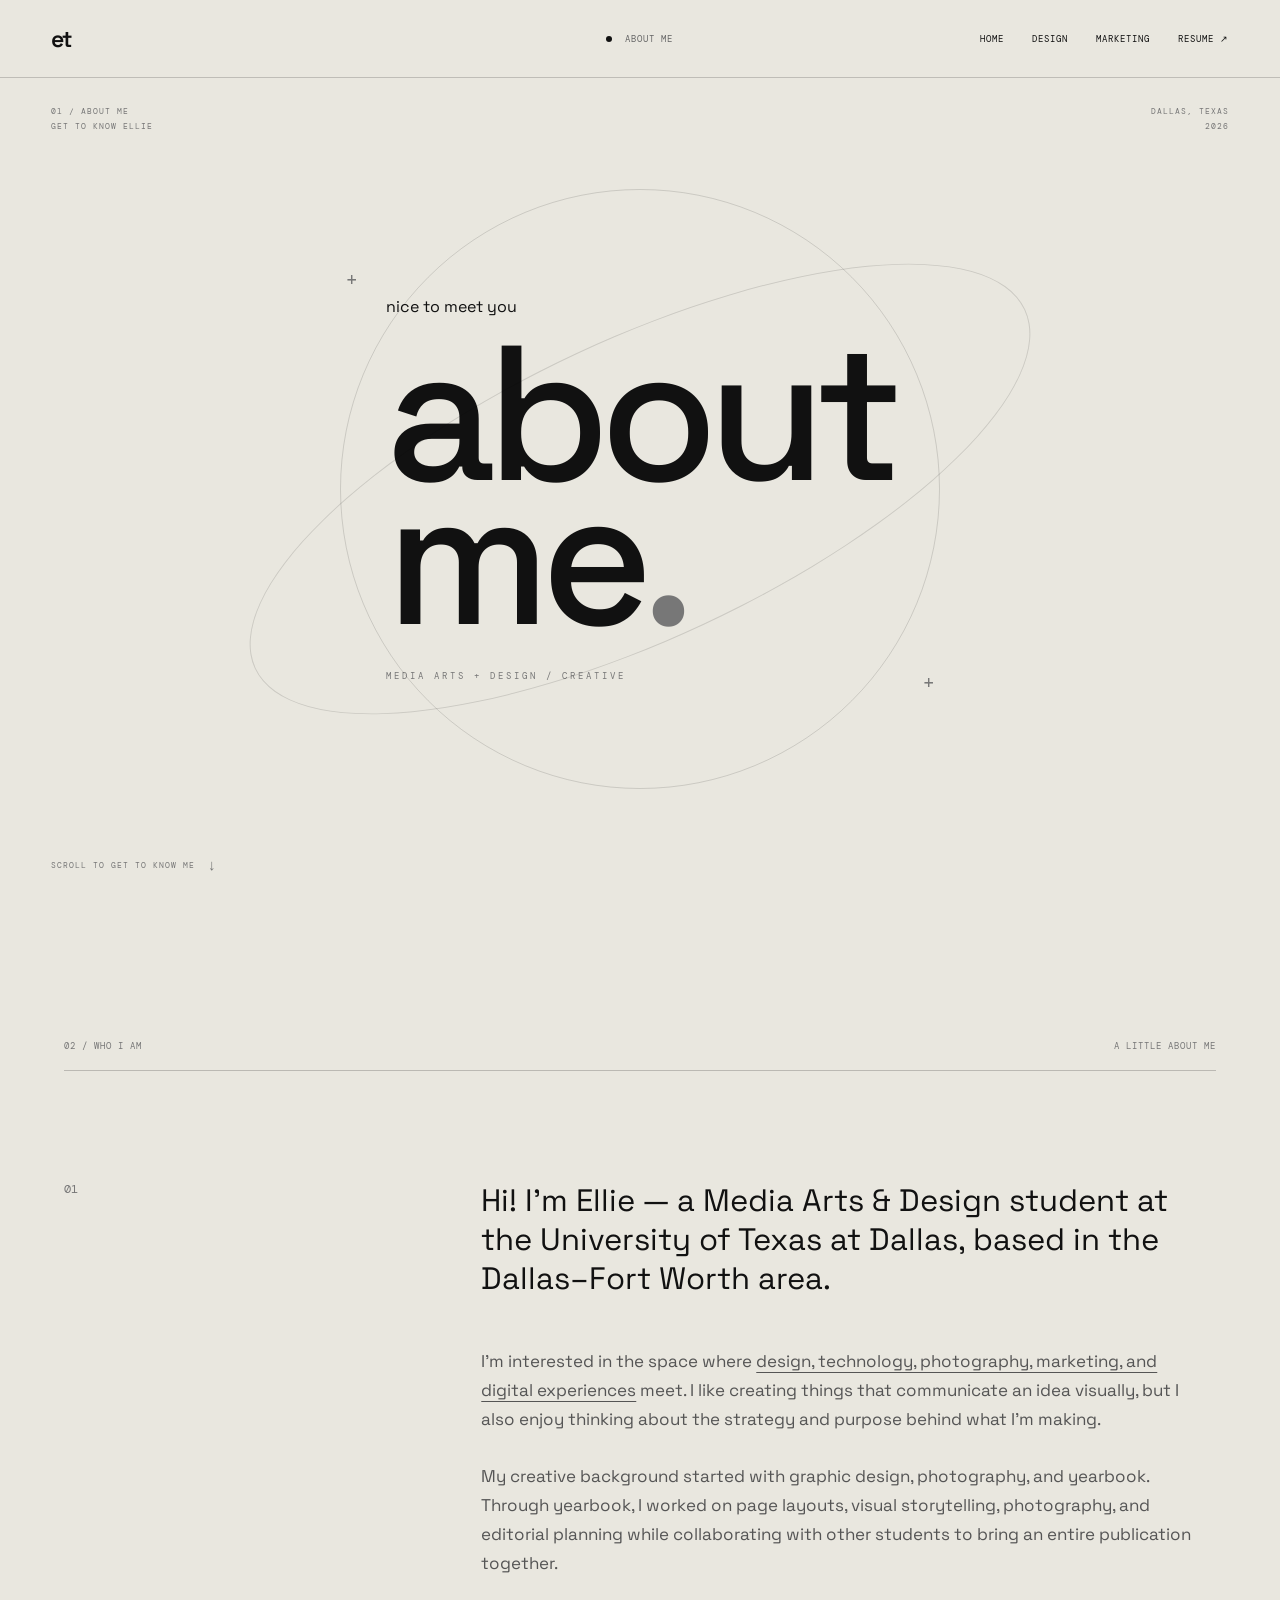
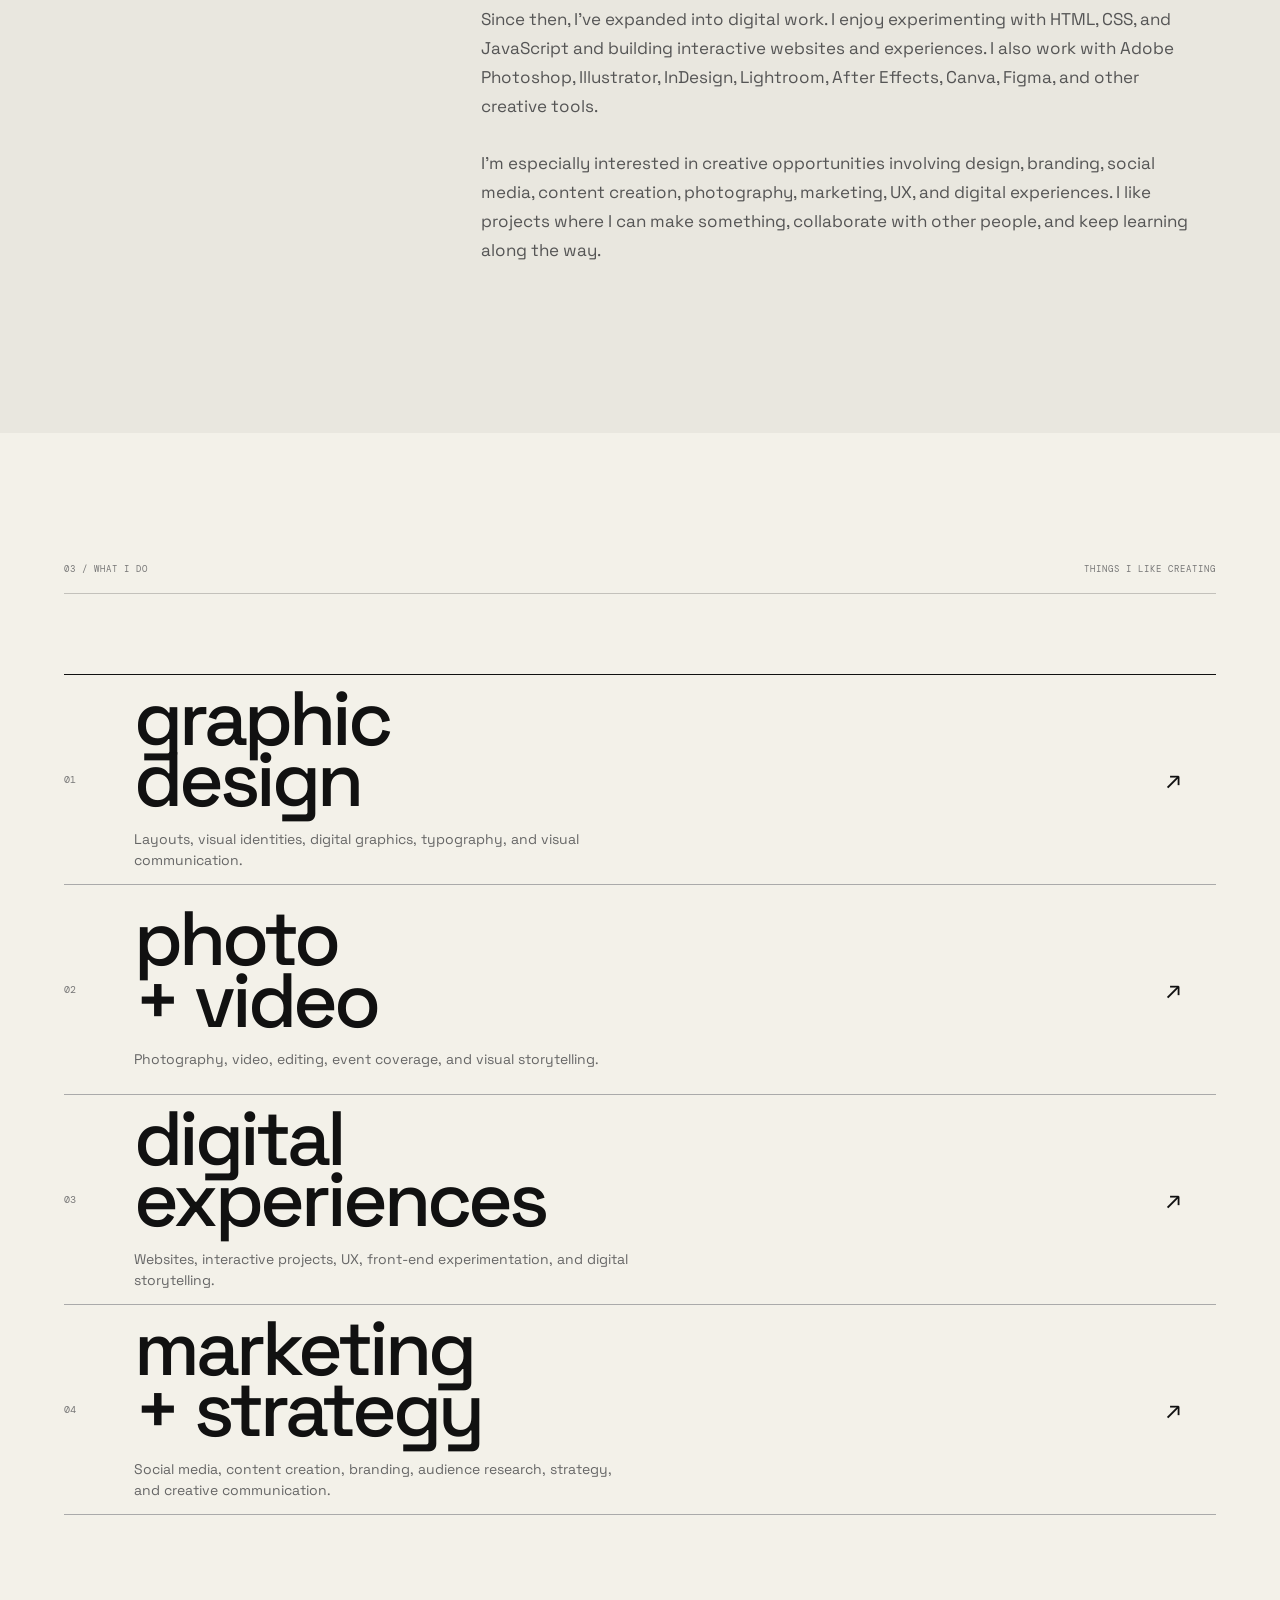
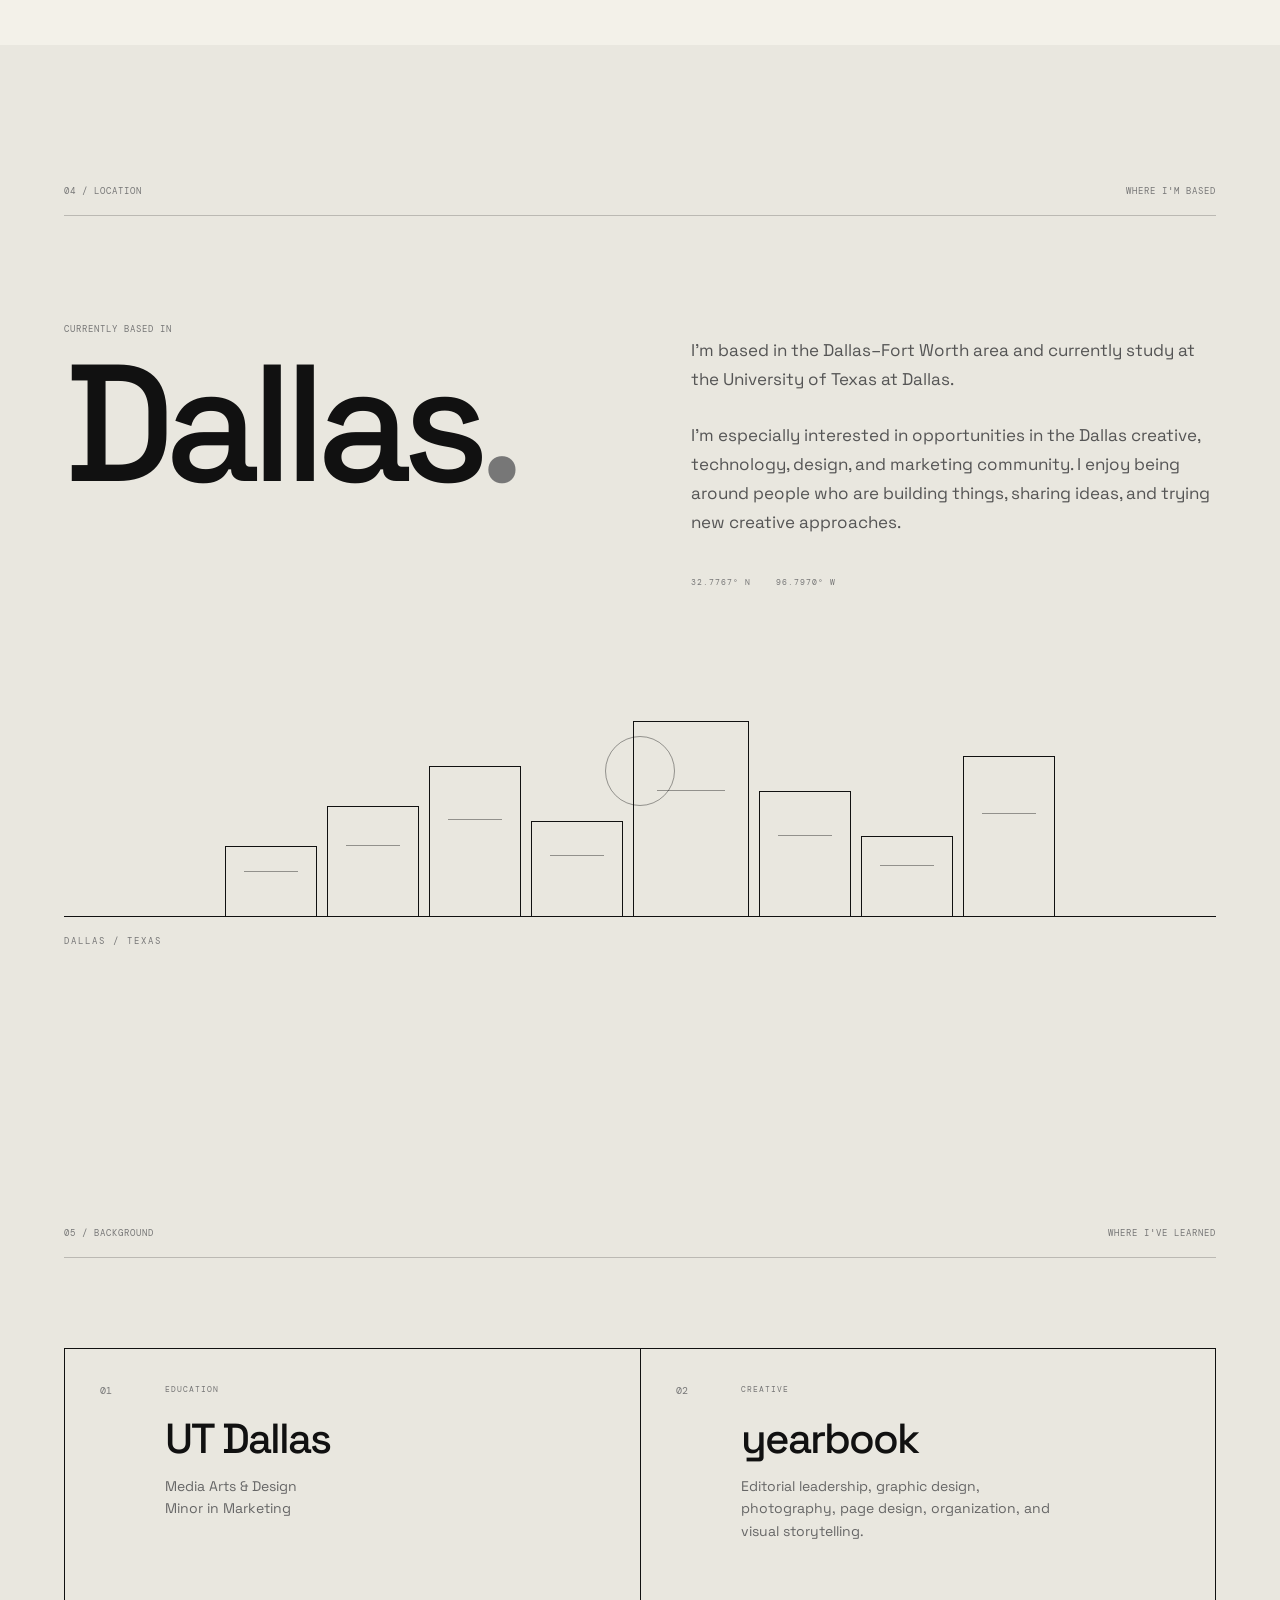
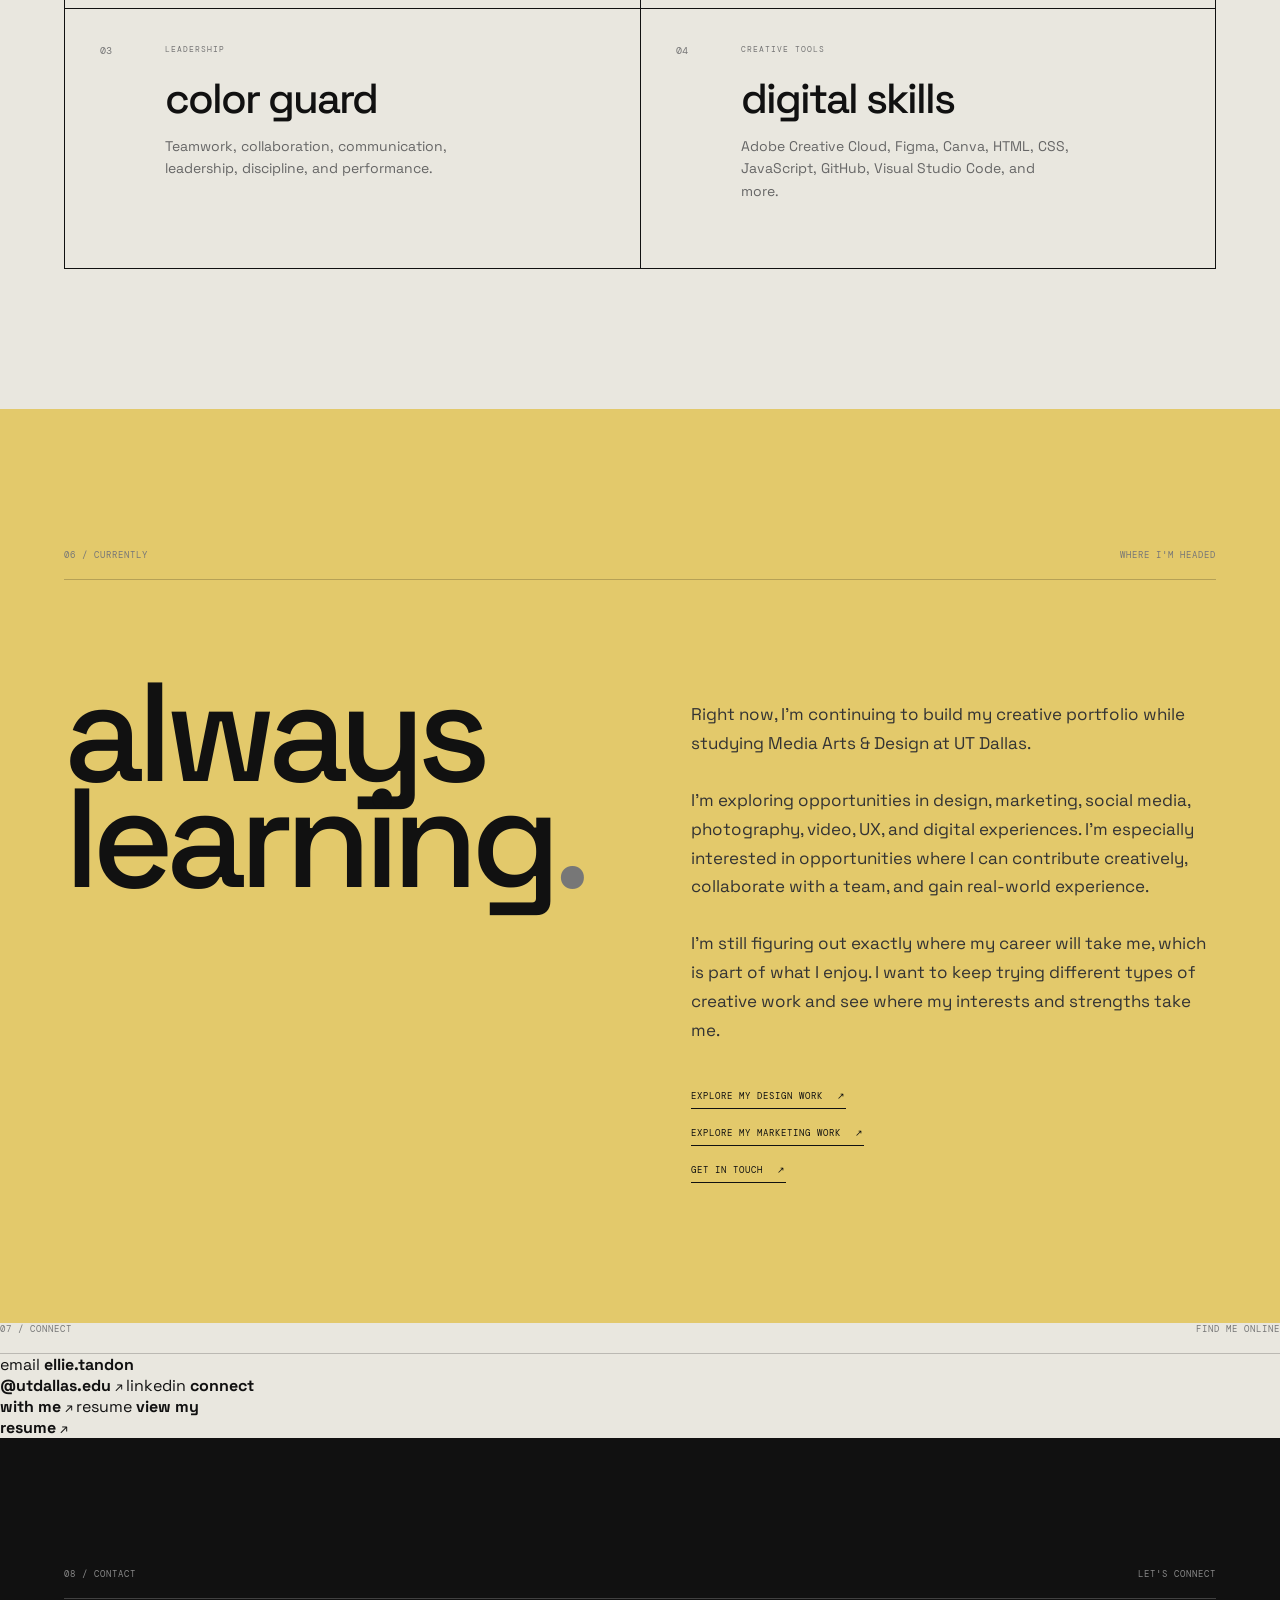
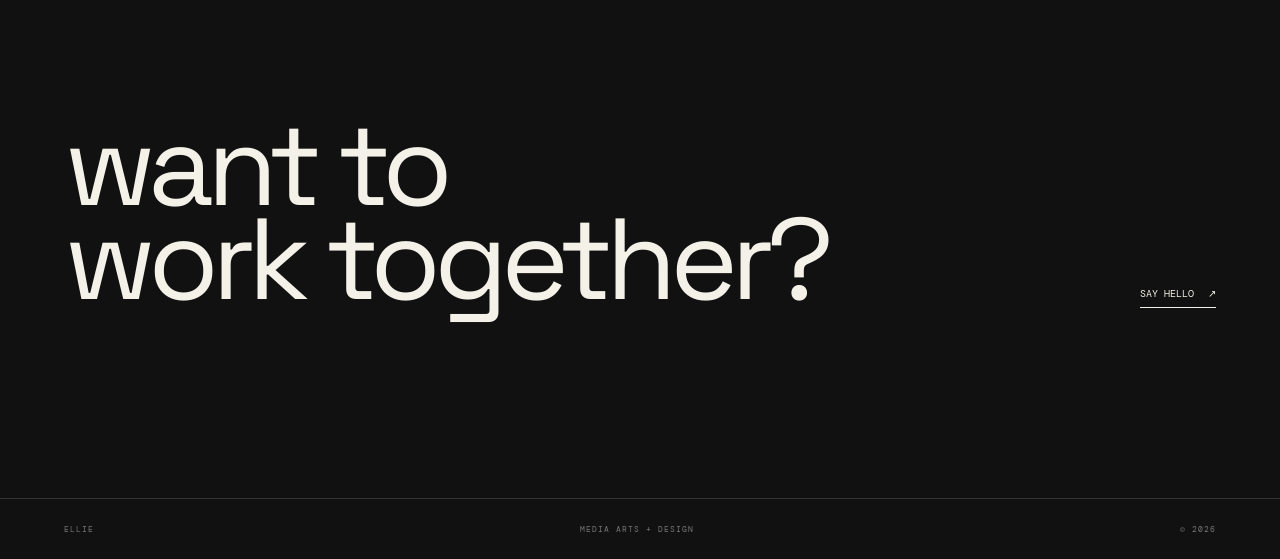
==== commit 217a1fff: "Refactor about.html for clarity and consistency Updated various sections of the about.html file to i" ====
--- a/about.html
+++ b/about.html
@@ -13,7 +13,6 @@
 <body>
 
     <!-- LOADING SCREEN -->
-
     <div class="loading-screen" id="loadingScreen">
 
         <div class="loader-inner">
@@ -35,7 +34,6 @@
 
 
     <!-- WEBSITE -->
-
     <div class="site" id="site">
 
 
@@ -47,7 +45,6 @@
                 et
             </a>
 
-
             <div class="header-status">
 
                 <span class="status-dot"></span>
@@ -55,7 +52,6 @@
                 about me
 
             </div>
-
 
             <nav>
 
@@ -85,7 +81,7 @@
 
 
             <!-- =================================================
-                 ABOUT HERO
+                 HERO
             ================================================= -->
 
             <section class="about-page-hero">
@@ -110,7 +106,7 @@
 
 
 
-                <!-- ORBITS -->
+                <!-- ROTATING OVALS -->
 
                 <div class="about-page-orbit about-page-orbit-one"></div>
 
@@ -118,7 +114,7 @@
 
 
 
-                <!-- CROSSES -->
+                <!-- FLOATING CROSSES -->
 
                 <div class="about-page-cross about-page-cross-one">
                     +
@@ -173,7 +169,6 @@
 
             <section class="about-page-intro">
 
-
                 <div class="section-top">
 
                     <span>02 / who i am</span>
@@ -181,7 +176,6 @@
                     <span>a little about me</span>
 
                 </div>
-
 
 
                 <div class="about-page-intro-grid">
@@ -192,9 +186,7 @@
                     </div>
 
 
-
                     <div class="about-page-copy">
-
 
                         <p class="about-page-lead">
 
@@ -208,60 +200,56 @@
 
                         <p>
 
-                            I’m a creative person who enjoys
-                            working across different kinds of
-                            media. My interests sit at the
-                            intersection of <em>design,
-                            technology, photography, marketing,
-                            and digital experiences.</em> I like
-                            taking an idea and figuring out how
-                            to turn it into something visual,
-                            interactive, and meaningful.
+                            I’m interested in the space where
+                            <em>design, technology, photography,
+                            marketing, and digital experiences</em>
+                            meet. I like creating things that
+                            communicate an idea visually, but I
+                            also enjoy thinking about the strategy
+                            and purpose behind what I'm making.
 
                         </p>
 
 
                         <p>
 
-                            A lot of my experience started with
+                            My creative background started with
                             graphic design, photography, and
-                            yearbook. Working on yearbook taught
-                            me how much I enjoy combining
-                            creativity with organization,
-                            storytelling, and collaboration.
-                            I've designed layouts, photographed
-                            events, worked with editorial teams,
-                            and helped bring an entire publication
-                            together.
+                            yearbook. Through yearbook, I worked
+                            on page layouts, visual storytelling,
+                            photography, and editorial planning
+                            while collaborating with other students
+                            to bring an entire publication together.
 
                         </p>
 
 
                         <p>
 
-                            Now, I'm expanding those skills into
-                            digital design, web experiences,
-                            social media, and marketing. I enjoy
-                            experimenting with HTML, CSS, and
-                            JavaScript while also working with
-                            tools like Adobe Creative Cloud,
-                            Figma, and Canva.
+                            Since then, I’ve expanded into digital
+                            work. I enjoy experimenting with HTML,
+                            CSS, and JavaScript and building
+                            interactive websites and experiences.
+                            I also work with Adobe Photoshop,
+                            Illustrator, InDesign, Lightroom,
+                            After Effects, Canva, Figma, and other
+                            creative tools.
 
                         </p>
 
 
                         <p>
 
-                            I'm especially interested in work
-                            where I can combine visual creativity
-                            with strategy — whether that's
-                            designing a brand, creating content,
-                            photographing something, building a
-                            website, or figuring out how an idea
-                            can connect with an audience.
-
-                        </p>
-
+                            I'm especially interested in creative
+                            opportunities involving design,
+                            branding, social media, content
+                            creation, photography, marketing,
+                            UX, and digital experiences. I like
+                            projects where I can make something,
+                            collaborate with other people, and
+                            keep learning along the way.
+
+                        </p>
 
                     </div>
 
@@ -277,7 +265,6 @@
 
             <section class="about-page-interests">
 
-
                 <div class="section-top">
 
                     <span>03 / what i do</span>
@@ -287,11 +274,8 @@
                 </div>
 
 
-
                 <div class="about-interest-list">
 
-
-                    <!-- DESIGN -->
 
                     <div class="about-interest">
 
@@ -305,11 +289,9 @@
                             </h2>
 
                             <p>
-
                                 Layouts, visual identities,
                                 digital graphics, typography,
                                 and visual communication.
-
                             </p>
 
                         </div>
@@ -321,8 +303,6 @@
                     </div>
 
 
-
-                    <!-- PHOTO -->
 
                     <div class="about-interest">
 
@@ -336,11 +316,9 @@
                             </h2>
 
                             <p>
-
                                 Photography, video, editing,
                                 event coverage, and visual
                                 storytelling.
-
                             </p>
 
                         </div>
@@ -352,8 +330,6 @@
                     </div>
 
 
-
-                    <!-- DIGITAL -->
 
                     <div class="about-interest">
 
@@ -367,11 +343,9 @@
                             </h2>
 
                             <p>
-
                                 Websites, interactive projects,
                                 UX, front-end experimentation,
                                 and digital storytelling.
-
                             </p>
 
                         </div>
@@ -383,8 +357,6 @@
                     </div>
 
 
-
-                    <!-- MARKETING -->
 
                     <div class="about-interest">
 
@@ -398,12 +370,10 @@
                             </h2>
 
                             <p>
-
                                 Social media, content creation,
                                 branding, audience research,
                                 strategy, and creative
                                 communication.
-
                             </p>
 
                         </div>
@@ -427,7 +397,6 @@
 
             <section class="about-location">
 
-
                 <div class="section-top">
 
                     <span>04 / location</span>
@@ -435,7 +404,6 @@
                     <span>where i'm based</span>
 
                 </div>
-
 
 
                 <div class="location-content">
@@ -468,12 +436,12 @@
 
                         <p>
 
-                            Being in the Dallas area gives me
-                            access to a growing creative,
-                            technology, marketing, and design
-                            community — and I'm excited to keep
-                            exploring opportunities throughout
-                            the area.
+                            I'm especially interested in
+                            opportunities in the Dallas creative,
+                            technology, design, and marketing
+                            community. I enjoy being around people
+                            who are building things, sharing ideas,
+                            and trying new creative approaches.
 
                         </p>
 
@@ -495,25 +463,17 @@
                 </div>
 
 
-
-                <!-- CITYLINE -->
+                <!-- DALLAS SKYLINE -->
 
                 <div class="about-cityline">
 
                     <div class="about-city-building building-one"></div>
-
                     <div class="about-city-building building-two"></div>
-
                     <div class="about-city-building building-three"></div>
-
                     <div class="about-city-building building-four"></div>
-
                     <div class="about-city-building building-five"></div>
-
                     <div class="about-city-building building-six"></div>
-
                     <div class="about-city-building building-seven"></div>
-
                     <div class="about-city-building building-eight"></div>
 
                     <div class="about-city-circle"></div>
@@ -530,24 +490,24 @@
 
 
             <!-- =================================================
-                 EXPERIENCE
+                 BACKGROUND
             ================================================= -->
 
             <section class="about-page-experience">
 
-
                 <div class="section-top">
 
-                    <span>05 / experience</span>
+                    <span>05 / background</span>
 
                     <span>where i've learned</span>
 
                 </div>
 
 
-
                 <div class="experience-grid">
 
+
+                    <!-- UTD -->
 
                     <div class="experience-item">
 
@@ -569,11 +529,17 @@
                                 Media Arts & Design
                             </p>
 
-                        </div>
-
-                    </div>
-
-
+                            <p>
+                                Minor in Marketing
+                            </p>
+
+                        </div>
+
+                    </div>
+
+
+
+                    <!-- YEARBOOK -->
 
                     <div class="experience-item">
 
@@ -592,12 +558,9 @@
                             </h3>
 
                             <p>
-
-                                Editorial leadership,
-                                graphic design, photography,
-                                page design, and visual
-                                storytelling.
-
+                                Editorial leadership, graphic
+                                design, photography, page design,
+                                organization, and visual storytelling.
                             </p>
 
                         </div>
@@ -605,6 +568,8 @@
                     </div>
 
 
+
+                    <!-- COLOR GUARD -->
 
                     <div class="experience-item">
 
@@ -623,11 +588,9 @@
                             </h3>
 
                             <p>
-
                                 Teamwork, collaboration,
-                                performance, communication,
-                                and leadership.
-
+                                communication, leadership,
+                                discipline, and performance.
                             </p>
 
                         </div>
@@ -635,6 +598,8 @@
                     </div>
 
 
+
+                    <!-- CREATIVE TECH -->
 
                     <div class="experience-item">
 
@@ -653,12 +618,10 @@
                             </h3>
 
                             <p>
-
                                 Adobe Creative Cloud, Figma,
                                 Canva, HTML, CSS, JavaScript,
                                 GitHub, Visual Studio Code,
                                 and more.
-
                             </p>
 
                         </div>
@@ -678,15 +641,13 @@
 
             <section class="about-current">
 
-
                 <div class="section-top">
 
                     <span>06 / currently</span>
 
-                    <span>what i'm working toward</span>
-
-                </div>
-
+                    <span>where i'm headed</span>
+
+                </div>
 
 
                 <div class="currently-content">
@@ -701,11 +662,10 @@
 
                     <div class="currently-copy">
 
-
                         <p>
 
-                            Right now, I'm continuing to build
-                            my creative portfolio while studying
+                            Right now, I'm continuing to build my
+                            creative portfolio while studying
                             Media Arts & Design at UT Dallas.
 
                         </p>
@@ -716,24 +676,24 @@
                             I'm exploring opportunities in
                             design, marketing, social media,
                             photography, video, UX, and digital
-                            experiences. I'm especially excited
-                            about opportunities where I can work
-                            with a team, contribute creatively,
-                            and learn through real projects.
+                            experiences. I'm especially interested
+                            in opportunities where I can contribute
+                            creatively, collaborate with a team,
+                            and gain real-world experience.
 
                         </p>
 
 
                         <p>
 
-                            My goal is to keep building a body
-                            of work that shows not only what I
-                            can make, but how I think, collaborate,
-                            communicate, and solve creative
-                            problems.
-
-                        </p>
-
+                            I’m still figuring out exactly where
+                            my career will take me, which is part
+                            of what I enjoy. I want to keep trying
+                            different types of creative work and
+                            see where my interests and strengths
+                            take me.
+
+                        </p>
 
 
                         <div class="currently-links">
@@ -744,7 +704,7 @@
                             </a>
 
                             <a href="marketing.html">
-                                explore marketing
+                                explore my marketing work
                                 <span>↗</span>
                             </a>
 
@@ -755,8 +715,97 @@
 
                         </div>
 
-
-                    </div>
+                    </div>
+
+                </div>
+
+            </section>
+
+
+
+            <!-- =================================================
+                 CONNECT
+            ================================================= -->
+
+            <section class="about-connect">
+
+                <div class="section-top">
+
+                    <span>07 / connect</span>
+
+                    <span>find me online</span>
+
+                </div>
+
+
+                <div class="about-connect-grid">
+
+
+                    <a
+                        href="mailto:ellie.tandon@utdallas.edu"
+                        class="about-connect-card"
+                    >
+
+                        <span>
+                            email
+                        </span>
+
+                        <strong>
+                            ellie.tandon<br>
+                            @utdallas.edu
+                        </strong>
+
+                        <small>
+                            ↗
+                        </small>
+
+                    </a>
+
+
+                    <a
+                        href="https://www.linkedin.com/in/ellie-tandon-221768340/"
+                        target="_blank"
+                        rel="noopener noreferrer"
+                        class="about-connect-card"
+                    >
+
+                        <span>
+                            linkedin
+                        </span>
+
+                        <strong>
+                            connect<br>
+                            with me
+                        </strong>
+
+                        <small>
+                            ↗
+                        </small>
+
+                    </a>
+
+
+                    <a
+                        href="etresume.pdf"
+                        target="_blank"
+                        class="about-connect-card"
+                    >
+
+                        <span>
+                            resume
+                        </span>
+
+                        <strong>
+                            view my<br>
+                            resume
+                        </strong>
+
+                        <small>
+                            ↗
+                        </small>
+
+                    </a>
+
 
                 </div>
 
@@ -772,7 +821,7 @@
 
                 <div class="contact-top">
 
-                    <span>07 / contact</span>
+                    <span>08 / contact</span>
 
                     <span>let's connect</span>
 
@@ -782,19 +831,13 @@
                 <div class="contact-content">
 
                     <p>
-
                         want to<br>
                         work together?
-
                     </p>
 
-
                     <a href="contact.html">
-
                         say hello
-
                         <span>↗</span>
-
                     </a>
 
                 </div>
@@ -828,9 +871,9 @@
     </div>
 
 
-
     <script src="script.js"></script>
 
 </body>
 
 </html>
+
--- a/style.css
+++ b/style.css
@@ -1,9 +1,9 @@
 @import url('https://fonts.googleapis.com/css2?family=DM+Mono:wght@400;500&family=Space+Grotesk:wght@400;500;600&display=swap');
 
 
-/* =====================================================
+/* =========================================================
    RESET
-===================================================== */
+========================================================= */
 
 * {
     margin: 0;
@@ -33,9 +33,9 @@
 }
 
 
-/* =====================================================
+/* =========================================================
    LOADING SCREEN
-===================================================== */
+========================================================= */
 
 .loading-screen {
     position: fixed;
@@ -66,21 +66,27 @@
 
 .loader-name {
     font-size: clamp(70px, 13vw, 130px);
+    font-weight: 500;
+
     letter-spacing: -7px;
     line-height: .8;
+
     margin-bottom: 40px;
 }
 
 .loader-line {
+    width: 100%;
     height: 2px;
-    width: 100%;
+
     background: #444;
+
     overflow: hidden;
 }
 
 .loader-progress {
+    width: 0;
     height: 100%;
-    width: 0;
+
     background: #f4f1e8;
 }
 
@@ -92,6 +98,7 @@
 
     font-family: "DM Mono", monospace;
     font-size: 9px;
+
     text-transform: uppercase;
     letter-spacing: 1px;
 
@@ -99,9 +106,9 @@
 }
 
 
-/* =====================================================
+/* =========================================================
    SITE
-===================================================== */
+========================================================= */
 
 .site {
     opacity: 0;
@@ -113,9 +120,9 @@
 }
 
 
-/* =====================================================
+/* =========================================================
    HEADER
-===================================================== */
+========================================================= */
 
 .site-header {
     height: 78px;
@@ -127,12 +134,13 @@
 
     align-items: center;
 
-    border-bottom: 1px solid rgba(0,0,0,.18);
+    border-bottom: 1px solid rgba(0, 0, 0, .18);
 }
 
 .logo {
     font-size: 23px;
     font-weight: 600;
+
     letter-spacing: -2px;
 }
 
@@ -154,18 +162,19 @@
     width: 6px;
     height: 6px;
 
+    margin-right: 7px;
+
     border-radius: 50%;
 
     background: #111;
 
-    margin-right: 7px;
-
     animation: blink 2s infinite;
 }
 
 @keyframes blink {
 
-    0%, 100% {
+    0%,
+    100% {
         opacity: 1;
     }
 
@@ -179,18 +188,19 @@
     justify-self: end;
 
     display: flex;
+
     gap: 28px;
 }
 
 .site-header nav a {
+    position: relative;
+
     font-family: "DM Mono", monospace;
 
     font-size: 9px;
 
     text-transform: uppercase;
     letter-spacing: 1px;
-
-    position: relative;
 }
 
 .site-header nav a::after {
@@ -214,9 +224,34 @@
 }
 
 
-/* =====================================================
-   HERO
-===================================================== */
+/* =========================================================
+   SHARED SECTION LABEL
+========================================================= */
+
+.section-top,
+.contact-top {
+    display: flex;
+
+    justify-content: space-between;
+
+    padding-bottom: 18px;
+
+    border-bottom: 1px solid rgba(0, 0, 0, .2);
+
+    font-family: "DM Mono", monospace;
+
+    font-size: 9px;
+
+    text-transform: uppercase;
+    letter-spacing: 1px;
+
+    color: #777;
+}
+
+
+/* =========================================================
+   HOME HERO
+========================================================= */
 
 .hero {
     height: calc(100vh - 78px);
@@ -231,9 +266,6 @@
     justify-content: center;
 }
 
-
-/* HERO META */
-
 .hero-meta {
     position: absolute;
 
@@ -245,6 +277,7 @@
     gap: 5px;
 
     font-family: "DM Mono", monospace;
+
     font-size: 8px;
 
     text-transform: uppercase;
@@ -261,13 +294,9 @@
 
 .hero-meta-right {
     right: 4vw;
+
     text-align: right;
 }
-
-
-/* =====================================================
-   CENTER NAME
-===================================================== */
 
 .hero-center {
     position: relative;
@@ -280,17 +309,16 @@
 }
 
 .tiny-label {
-    font-family: "DM Mono", monospace;
-
-    text-transform: uppercase;
+    margin-bottom: 25px;
+
+    font-family: "DM Mono", monospace;
 
     font-size: 9px;
 
+    text-transform: uppercase;
     letter-spacing: 2px;
 
     color: #777;
-
-    margin-bottom: 25px;
 }
 
 .hero-center h1 {
@@ -304,8 +332,7 @@
 
     text-transform: lowercase;
 
-    transition:
-        transform .3s ease;
+    transition: transform .3s ease;
 }
 
 .hero-caption {
@@ -316,16 +343,15 @@
     font-size: 9px;
 
     text-transform: uppercase;
-
     letter-spacing: 3px;
 
     color: #777;
 }
 
 
-/* =====================================================
-   FOLDERS
-===================================================== */
+/* =========================================================
+   HOME FOLDERS
+========================================================= */
 
 .folder {
     position: absolute;
@@ -337,7 +363,7 @@
     cursor: pointer;
 
     transition:
-        transform .5s cubic-bezier(.2,.8,.2,1),
+        transform .5s cubic-bezier(.2, .8, .2, 1),
         filter .3s ease;
 }
 
@@ -359,9 +385,6 @@
     transform: rotate(7deg);
 }
 
-
-/* TAB */
-
 .folder-tab {
     width: 125px;
     height: 30px;
@@ -386,9 +409,6 @@
     letter-spacing: 1px;
 }
 
-
-/* BODY */
-
 .folder-body {
     height: 185px;
 
@@ -400,21 +420,16 @@
 
     border-radius: 0 9px 9px 9px;
 
-    box-shadow: 8px 9px 0 rgba(0,0,0,.17);
+    box-shadow: 8px 9px 0 rgba(0, 0, 0, .17);
 
     position: relative;
-
     overflow: hidden;
 }
-
-
-/* FOLDER TEXTURE */
 
 .folder-body::after {
     content: "";
 
     position: absolute;
-
     inset: 0;
 
     pointer-events: none;
@@ -424,13 +439,10 @@
             0deg,
             transparent 0,
             transparent 5px,
-            rgba(0,0,0,.025) 6px
+            rgba(0, 0, 0, .025) 6px
         );
 }
 
-
-/* TOP */
-
 .folder-top {
     display: flex;
     justify-content: space-between;
@@ -441,43 +453,32 @@
 
     text-transform: uppercase;
 
-    color: rgba(0,0,0,.45);
-}
-
-
-/* ICON */
+    color: rgba(0, 0, 0, .45);
+}
 
 .folder-icon {
+    margin-top: 20px;
+
     font-size: 37px;
 
-    margin-top: 20px;
-
     line-height: 1;
 }
 
-
-/* TITLE */
-
 .folder-name {
+    margin-top: 12px;
+
     font-size: 22px;
-
     font-weight: 500;
 
     line-height: .95;
-
     letter-spacing: -1px;
-
-    margin-top: 12px;
-}
-
-
-/* FOOTER */
+}
 
 .folder-footer {
     position: absolute;
 
+    right: 18px;
     bottom: 15px;
-    right: 18px;
 
     font-family: "DM Mono", monospace;
 
@@ -485,18 +486,18 @@
 
     text-transform: uppercase;
 
-    color: rgba(0,0,0,.55);
-}
-
-
-/* =====================================================
-   DECORATIVE ORBITS
-===================================================== */
+    color: rgba(0, 0, 0, .55);
+}
+
+
+/* =========================================================
+   HOME ORBITS
+========================================================= */
 
 .orbit {
     position: absolute;
 
-    border: 1px solid rgba(0,0,0,.13);
+    border: 1px solid rgba(0, 0, 0, .13);
 
     border-radius: 50%;
 
@@ -544,16 +545,16 @@
 }
 
 
-/* =====================================================
-   CROSSES
-===================================================== */
+/* =========================================================
+   HOME CROSSES
+========================================================= */
 
 .cross {
     position: absolute;
 
+    font-family: "DM Mono", monospace;
+
     font-size: 20px;
-
-    font-family: "DM Mono", monospace;
 
     color: #777;
 
@@ -581,7 +582,8 @@
 
 @keyframes floatCross {
 
-    0%, 100% {
+    0%,
+    100% {
         transform: translateY(0);
     }
 
@@ -592,9 +594,9 @@
 }
 
 
-/* =====================================================
-   HERO BOTTOM
-===================================================== */
+/* =========================================================
+   HOME BOTTOM
+========================================================= */
 
 .hero-bottom-left,
 .hero-bottom-right {
@@ -609,7 +611,6 @@
     font-size: 8px;
 
     text-transform: uppercase;
-
     letter-spacing: 1px;
 
     color: #777;
@@ -620,6 +621,7 @@
 
     display: flex;
     gap: 10px;
+
     align-items: center;
 }
 
@@ -635,7 +637,8 @@
 
 @keyframes scrollBounce {
 
-    0%, 100% {
+    0%,
+    100% {
         transform: translateY(0);
     }
 
@@ -646,9 +649,9 @@
 }
 
 
-/* =====================================================
-   SECTION BASICS
-===================================================== */
+/* =========================================================
+   HOME ABOUT
+========================================================= */
 
 .about-section,
 .areas-section,
@@ -656,31 +659,6 @@
     padding: 130px 5vw;
 }
 
-.section-top,
-.contact-top {
-    display: flex;
-    justify-content: space-between;
-
-    padding-bottom: 18px;
-
-    border-bottom: 1px solid rgba(0,0,0,.2);
-
-    font-family: "DM Mono", monospace;
-
-    font-size: 9px;
-
-    text-transform: uppercase;
-
-    letter-spacing: 1px;
-
-    color: #777;
-}
-
-
-/* =====================================================
-   ABOUT
-===================================================== */
-
 .about-grid {
     display: grid;
 
@@ -706,15 +684,14 @@
 }
 
 .about-heading h2 {
+    margin-top: 25px;
+
     font-size: clamp(90px, 13vw, 190px);
 
     font-weight: 500;
 
     line-height: .75;
-
     letter-spacing: -10px;
-
-    margin-top: 25px;
 }
 
 .about-heading h2 span {
@@ -724,8 +701,8 @@
 .about-number {
     position: absolute;
 
+    right: 15%;
     bottom: 0;
-    right: 15%;
 
     font-family: "DM Mono", monospace;
 
@@ -741,25 +718,25 @@
 .about-content p {
     max-width: 560px;
 
+    margin-bottom: 25px;
+
     color: #555;
 
     font-size: 17px;
 
     line-height: 1.7;
-
-    margin-bottom: 25px;
 }
 
 .about-content .about-lead {
+    max-width: 600px;
+
+    margin-bottom: 45px;
+
+    color: #111;
+
     font-size: 27px;
 
     line-height: 1.3;
-
-    color: #111;
-
-    max-width: 600px;
-
-    margin-bottom: 45px;
 }
 
 .about-content em {
@@ -780,35 +757,36 @@
     margin-top: 50px;
 }
 
-.about-links a {
+.about-links a,
+.currently-links a {
+    padding-bottom: 6px;
+
+    border-bottom: 1px solid #111;
+
     font-family: "DM Mono", monospace;
 
     font-size: 9px;
 
     text-transform: uppercase;
-
     letter-spacing: 1px;
-
-    border-bottom: 1px solid #111;
-
-    padding-bottom: 6px;
-}
-
-.about-links a span {
+}
+
+.about-links a span,
+.currently-links a span {
     margin-left: 8px;
 }
 
 
-/* =====================================================
+/* =========================================================
    DALLAS CITYLINE
-===================================================== */
+========================================================= */
 
 .cityline-wrap {
     margin-top: 150px;
 
-    border-top: 1px solid rgba(0,0,0,.2);
-
     padding-top: 18px;
+
+    border-top: 1px solid rgba(0, 0, 0, .2);
 }
 
 .cityline-label {
@@ -835,22 +813,17 @@
     display: flex;
 
     align-items: flex-end;
-
     justify-content: center;
 
     gap: 8px;
 
     border-bottom: 1px solid #111;
 }
-
-
-/* BUILDINGS */
 
 .building {
     width: 7%;
 
     border: 1px solid #111;
-
     border-bottom: none;
 
     position: relative;
@@ -880,50 +853,21 @@
     top: 40%;
 }
 
-.building-one {
-    height: 65px;
-}
-
-.building-two {
-    height: 100px;
-}
-
-.building-three {
-    height: 145px;
-}
-
-.building-four {
-    height: 90px;
-}
+.building-one { height: 65px; }
+.building-two { height: 100px; }
+.building-three { height: 145px; }
+.building-four { height: 90px; }
 
 .building-five {
     height: 190px;
-
     width: 9%;
 }
 
-.building-six {
-    height: 125px;
-}
-
-.building-seven {
-    height: 75px;
-}
-
-.building-eight {
-    height: 155px;
-}
-
-.building-nine {
-    height: 110px;
-}
-
-.building-ten {
-    height: 70px;
-}
-
-
-/* CITYLINE CIRCLE */
+.building-six { height: 125px; }
+.building-seven { height: 75px; }
+.building-eight { height: 155px; }
+.building-nine { height: 110px; }
+.building-ten { height: 70px; }
 
 .cityline-circle {
     position: absolute;
@@ -931,15 +875,15 @@
     width: 70px;
     height: 70px;
 
-    border: 1px solid #111;
-
-    border-radius: 50%;
-
     left: 50%;
     bottom: 115px;
 
     transform: translateX(-50%);
 
+    border: 1px solid #111;
+
+    border-radius: 50%;
+
     opacity: .4;
 }
 
@@ -954,9 +898,9 @@
 }
 
 
-/* =====================================================
-   AREAS
-===================================================== */
+/* =========================================================
+   HOME AREAS
+========================================================= */
 
 .areas-section {
     background: #f3f1e9;
@@ -1015,13 +959,13 @@
 }
 
 .area-item:hover .area-arrow {
-    transform: translate(5px,-5px);
-}
-
-
-/* =====================================================
-   CONTACT
-===================================================== */
+    transform: translate(5px, -5px);
+}
+
+
+/* =========================================================
+   HOME CONTACT
+========================================================= */
 
 .contact-section {
     background: #111;
@@ -1029,8 +973,8 @@
     color: #f4f1e8;
 }
 
-.contact-section .section-top {
-    border-color: rgba(255,255,255,.2);
+.contact-section .contact-top {
+    border-color: rgba(255, 255, 255, .2);
 
     color: #888;
 }
@@ -1041,7 +985,6 @@
     display: flex;
 
     justify-content: space-between;
-
     align-items: flex-end;
 
     gap: 50px;
@@ -1056,15 +999,15 @@
 }
 
 .contact-content a {
-    font-family: "DM Mono", monospace;
-
-    text-transform: uppercase;
+    padding-bottom: 7px;
+
+    border-bottom: 1px solid #f4f1e8;
+
+    font-family: "DM Mono", monospace;
 
     font-size: 10px;
 
-    border-bottom: 1px solid #f4f1e8;
-
-    padding-bottom: 7px;
+    text-transform: uppercase;
 
     white-space: nowrap;
 }
@@ -1074,21 +1017,167 @@
 }
 
 
-/* =====================================================
+/* =========================================================
    FOOTER
-===================================================== */
+========================================================= */
 
 footer {
+    padding: 25px 5vw;
+
+    display: flex;
+    justify-content: space-between;
+
     background: #111;
 
     color: #777;
 
-    padding: 25px 5vw;
-
-    border-top: 1px solid rgba(255,255,255,.15);
-
-    display: flex;
-
+    border-top: 1px solid rgba(255, 255, 255, .15);
+
+    font-family: "DM Mono", monospace;
+
+    font-size: 8px;
+
+    text-transform: uppercase;
+
+    letter-spacing: 1px;
+}
+
+
+/* =========================================================
+   SHARED INNER PAGE HEROES
+========================================================= */
+
+.design-hero,
+.marketing-hero,
+.about-page-hero,
+.contact-page-hero {
+    position: relative;
+
+    overflow: hidden;
+
+    display: flex;
+
+    align-items: center;
+    justify-content: center;
+}
+
+.design-meta,
+.marketing-meta,
+.about-page-meta,
+.contact-page-meta {
+    position: absolute;
+
+    top: 28px;
+
+    display: flex;
+    flex-direction: column;
+
+    gap: 5px;
+
+    font-family: "DM Mono", monospace;
+
+    font-size: 8px;
+
+    text-transform: uppercase;
+    letter-spacing: 1px;
+
+    color: #777;
+
+    z-index: 3;
+}
+
+.design-meta-left,
+.marketing-meta-left,
+.about-page-meta-left,
+.contact-page-meta-left {
+    left: 4vw;
+}
+
+.design-meta-right,
+.marketing-meta-right,
+.about-page-meta-right,
+.contact-page-meta-right {
+    right: 4vw;
+
+    text-align: right;
+}
+
+.design-orbit,
+.marketing-orbit,
+.about-page-orbit,
+.contact-page-orbit {
+    position: absolute;
+
+    border: 1px solid rgba(0, 0, 0, .13);
+
+    border-radius: 50%;
+
+    pointer-events: none;
+}
+
+.design-orbit-one,
+.marketing-orbit-one,
+.about-page-orbit-one,
+.contact-page-orbit-one {
+    width: 600px;
+    height: 600px;
+
+    animation: rotateOrbit 28s linear infinite;
+}
+
+.design-orbit-two,
+.marketing-orbit-two,
+.about-page-orbit-two,
+.contact-page-orbit-two {
+    width: 850px;
+    height: 300px;
+
+    transform: rotate(-25deg);
+
+    animation: rotateOrbitTwo 36s linear infinite;
+}
+
+.design-cross,
+.marketing-cross,
+.about-page-cross,
+.contact-page-cross {
+    position: absolute;
+
+    font-family: "DM Mono", monospace;
+
+    font-size: 19px;
+
+    color: #777;
+
+    animation: floatCross 4s ease-in-out infinite;
+}
+
+.design-cross-one,
+.marketing-cross-one,
+.about-page-cross-one,
+.contact-page-cross-one {
+    left: 27%;
+    top: 23%;
+}
+
+.design-cross-two,
+.marketing-cross-two,
+.about-page-cross-two,
+.contact-page-cross-two {
+    right: 27%;
+    bottom: 25%;
+
+    animation-delay: 1.5s;
+}
+
+.open-folder-label {
+    position: absolute;
+
+    left: 4vw;
+    right: 4vw;
+    bottom: 30px;
+
+    display: flex;
     justify-content: space-between;
 
     font-family: "DM Mono", monospace;
@@ -1096,25 +1185,1521 @@
     font-size: 8px;
 
     text-transform: uppercase;
-
     letter-spacing: 1px;
-}
-
-
-/* =====================================================
+
+    color: #777;
+}
+
+
+/* =========================================================
+   DESIGN PAGE
+========================================================= */
+
+.design-hero {
+    height: calc(100vh - 78px);
+    min-height: 620px;
+}
+
+.design-title {
+    text-align: center;
+    position: relative;
+    z-index: 3;
+}
+
+.design-eyebrow {
+    font-family: "DM Mono", monospace;
+
+    font-size: 9px;
+
+    text-transform: uppercase;
+    letter-spacing: 2px;
+
+    color: #777;
+}
+
+.design-title h1 {
+    margin: 25px 0 40px;
+
+    font-size: clamp(110px, 20vw, 300px);
+
+    font-weight: 500;
+
+    line-height: .72;
+
+    letter-spacing: -13px;
+}
+
+.design-title h1 span {
+    color: #777;
+}
+
+.design-title p {
+    font-family: "DM Mono", monospace;
+
+    font-size: 9px;
+
+    text-transform: uppercase;
+    letter-spacing: 2px;
+
+    color: #777;
+}
+
+.design-intro,
+.marketing-intro {
+    padding: 140px 5vw;
+}
+
+.design-intro-grid,
+.marketing-intro-grid {
+    display: grid;
+
+    grid-template-columns: 1fr 1fr;
+
+    gap: 8vw;
+
+    padding-top: 100px;
+}
+
+.design-intro-grid h2 {
+    font-size: clamp(60px, 8vw, 120px);
+
+    font-weight: 500;
+
+    line-height: .82;
+
+    letter-spacing: -6px;
+}
+
+.design-intro-grid p,
+.marketing-intro-grid p {
+    max-width: 550px;
+
+    margin-bottom: 25px;
+
+    color: #555;
+
+    font-size: 16px;
+
+    line-height: 1.7;
+}
+
+.design-intro-grid .design-intro-lead,
+.marketing-intro-grid .marketing-intro-lead {
+    color: #111;
+
+    font-size: 25px;
+
+    line-height: 1.3;
+
+    margin-bottom: 40px;
+}
+
+.design-work,
+.marketing-work {
+    padding: 140px 5vw;
+
+    background: #f3f1e9;
+}
+
+.design-projects,
+.marketing-projects {
+    margin-top: 80px;
+
+    border-top: 1px solid #111;
+}
+
+.design-project {
+    display: grid;
+
+    grid-template-columns: 55px 1.25fr 1fr;
+
+    gap: 35px;
+
+    padding: 55px 0;
+
+    border-bottom: 1px solid #aaa;
+
+    transition:
+        background .35s ease,
+        padding .35s ease;
+}
+
+.design-project:hover,
+.marketing-project:hover {
+    padding-left: 20px;
+    padding-right: 20px;
+
+    background: #e5e2d8;
+}
+
+.design-project-number,
+.marketing-number {
+    padding-top: 5px;
+
+    font-family: "DM Mono", monospace;
+
+    font-size: 10px;
+
+    color: #777;
+}
+
+.design-project-image {
+    width: 100%;
+    min-height: 420px;
+
+    overflow: hidden;
+}
+
+.image-placeholder {
+    width: 100%;
+    min-height: 420px;
+
+    display: flex;
+    flex-direction: column;
+
+    align-items: center;
+    justify-content: center;
+
+    background: #dedbd1;
+
+    border: 1px solid #aaa;
+
+    font-family: "DM Mono", monospace;
+
+    text-transform: uppercase;
+
+    color: #777;
+
+    transition:
+        transform .5s ease,
+        background .3s ease;
+}
+
+.design-project:hover .image-placeholder {
+    transform: scale(1.02);
+
+    background: #d7d4ca;
+}
+
+.image-placeholder span {
+    font-size: 12px;
+
+    letter-spacing: 1px;
+}
+
+.image-placeholder small {
+    margin-top: 10px;
+
+    font-size: 8px;
+
+    opacity: .6;
+}
+
+.design-project-info {
+    display: flex;
+    flex-direction: column;
+
+    justify-content: space-between;
+
+    padding: 5px 0;
+}
+
+.project-label {
+    font-family: "DM Mono", monospace;
+
+    font-size: 8px;
+
+    text-transform: uppercase;
+    letter-spacing: 1px;
+
+    color: #777;
+}
+
+.design-project-info h3 {
+    margin-top: 20px;
+
+    font-size: clamp(35px, 4vw, 60px);
+
+    font-weight: 500;
+
+    line-height: .85;
+
+    letter-spacing: -3px;
+}
+
+.design-project-info p {
+    max-width: 400px;
+
+    margin: 40px 0;
+
+    color: #666;
+
+    line-height: 1.6;
+}
+
+.project-tools,
+.project-tags,
+.marketing-tags {
+    display: flex;
+    flex-wrap: wrap;
+    gap: 8px;
+}
+
+.project-tools span,
+.project-tags span,
+.marketing-tags span {
+    padding: 6px 9px;
+
+    border: 1px solid #999;
+
+    font-family: "DM Mono", monospace;
+
+    font-size: 7px;
+
+    text-transform: uppercase;
+
+    letter-spacing: .5px;
+}
+
+.design-skills,
+.marketing-skills-page {
+    padding: 140px 5vw;
+}
+
+.design-tools {
+    display: grid;
+
+    grid-template-columns: repeat(3, 1fr);
+
+    gap: 45px;
+
+    margin-top: 80px;
+}
+
+.tool {
+    border-top: 1px solid #111;
+
+    padding-top: 20px;
+}
+
+.tool > span {
+    font-family: "DM Mono", monospace;
+
+    font-size: 9px;
+
+    color: #777;
+}
+
+.tool h3 {
+    margin: 40px 0 25px;
+
+    font-size: 35px;
+
+    font-weight: 500;
+
+    line-height: .9;
+
+    letter-spacing: -2px;
+}
+
+.tool p {
+    max-width: 300px;
+
+    color: #666;
+
+    line-height: 1.6;
+}
+
+.design-end,
+.marketing-end {
+    padding: 100px 5vw 140px;
+
+    display: flex;
+
+    justify-content: space-between;
+    align-items: flex-end;
+
+    border-top: 1px solid #111;
+}
+
+.end-folder {
+    display: flex;
+    flex-direction: column;
+    gap: 10px;
+}
+
+.end-folder span {
+    font-family: "DM Mono", monospace;
+
+    font-size: 8px;
+
+    text-transform: uppercase;
+
+    color: #777;
+}
+
+.end-folder strong {
+    font-size: clamp(55px, 8vw, 110px);
+
+    font-weight: 500;
+
+    line-height: .8;
+
+    letter-spacing: -6px;
+}
+
+.end-links {
+    display: flex;
+    gap: 30px;
+}
+
+.end-links a {
+    padding-bottom: 6px;
+
+    border-bottom: 1px solid #111;
+
+    font-family: "DM Mono", monospace;
+
+    font-size: 9px;
+
+    text-transform: uppercase;
+    letter-spacing: 1px;
+}
+
+
+/* =========================================================
+   MARKETING PAGE
+========================================================= */
+
+.marketing-hero {
+    height: calc(100vh - 78px);
+    min-height: 620px;
+}
+
+.marketing-title h1 {
+    font-size: clamp(90px, 16vw, 250px);
+
+    font-weight: 500;
+
+    line-height: .72;
+
+    letter-spacing: -11px;
+}
+
+.marketing-title h1 span {
+    color: #777;
+}
+
+.marketing-title p {
+    margin-top: 40px;
+
+    font-family: "DM Mono", monospace;
+
+    font-size: 9px;
+
+    text-transform: uppercase;
+    letter-spacing: 2px;
+
+    color: #777;
+}
+
+.marketing-intro-grid h2 {
+    font-size: clamp(65px, 9vw, 130px);
+
+    font-weight: 500;
+
+    line-height: .8;
+
+    letter-spacing: -6px;
+}
+
+.marketing-intro-grid > div {
+    max-width: 600px;
+
+    padding-top: 20px;
+}
+
+.marketing-project {
+    display: grid;
+
+    grid-template-columns: 55px 1fr;
+
+    gap: 35px;
+
+    padding: 55px 0;
+
+    border-bottom: 1px solid #aaa;
+
+    transition:
+        background .35s ease,
+        padding .35s ease;
+}
+
+.marketing-project-main {
+    display: grid;
+
+    grid-template-columns: 1.25fr 1fr;
+
+    gap: 45px;
+}
+
+.marketing-project-image {
+    min-height: 430px;
+
+    overflow: hidden;
+}
+
+.marketing-placeholder {
+    width: 100%;
+    min-height: 430px;
+
+    display: flex;
+    flex-direction: column;
+
+    align-items: center;
+    justify-content: center;
+
+    background: #dedbd1;
+
+    border: 1px solid #aaa;
+
+    font-family: "DM Mono", monospace;
+
+    text-transform: uppercase;
+
+    color: #777;
+
+    transition:
+        transform .5s ease,
+        background .3s ease;
+}
+
+.marketing-project:hover .marketing-placeholder {
+    transform: scale(1.02);
+
+    background: #d7d4ca;
+}
+
+.marketing-placeholder span {
+    font-size: 12px;
+
+    letter-spacing: 1px;
+}
+
+.marketing-placeholder small {
+    margin-top: 10px;
+
+    font-size: 8px;
+
+    opacity: .6;
+}
+
+.marketing-project-info {
+    display: flex;
+
+    flex-direction: column;
+
+    justify-content: center;
+
+    padding-top: 10px;
+}
+
+.marketing-project-info h3 {
+    margin: 20px 0 30px;
+
+    font-size: clamp(40px, 5vw, 70px);
+
+    font-weight: 500;
+
+    line-height: .82;
+
+    letter-spacing: -4px;
+}
+
+.marketing-project-info p {
+    max-width: 420px;
+
+    margin-bottom: 25px;
+
+    color: #666;
+
+    line-height: 1.6;
+}
+
+.marketing-capabilities {
+    display: grid;
+
+    grid-template-columns: 1fr 1fr;
+
+    margin-top: 80px;
+
+    border-top: 1px solid #111;
+}
+
+.marketing-capability {
+    min-height: 300px;
+
+    padding: 35px;
+
+    border-bottom: 1px solid #aaa;
+}
+
+.marketing-capability:nth-child(odd) {
+    border-right: 1px solid #aaa;
+}
+
+.marketing-capability > span {
+    font-family: "DM Mono", monospace;
+
+    font-size: 10px;
+
+    color: #777;
+}
+
+.marketing-capability h3 {
+    margin-top: 45px;
+
+    font-size: clamp(40px, 5vw, 70px);
+
+    font-weight: 500;
+
+    line-height: .8;
+
+    letter-spacing: -3px;
+}
+
+.marketing-capability p {
+    max-width: 400px;
+
+    margin-top: 25px;
+
+    color: #666;
+
+    font-size: 14px;
+
+    line-height: 1.5;
+}
+
+
+/* =========================================================
+   ABOUT PAGE
+========================================================= */
+
+.about-page-hero {
+    height: calc(100vh - 78px);
+    min-height: 650px;
+}
+
+.about-page-title h1 {
+    margin-top: 25px;
+
+    font-size: clamp(90px, 15vw, 220px);
+
+    font-weight: 500;
+
+    line-height: .75;
+
+    letter-spacing: -10px;
+}
+
+.about-page-title h1 span {
+    color: #777;
+}
+
+.about-page-title p {
+    margin-top: 40px;
+
+    font-family: "DM Mono", monospace;
+
+    font-size: 9px;
+
+    text-transform: uppercase;
+
+    letter-spacing: 3px;
+
+    color: #777;
+}
+
+.about-page-bottom {
+    position: absolute;
+
+    left: 4vw;
+    bottom: 25px;
+
+    display: flex;
+    align-items: center;
+
+    gap: 12px;
+
+    font-family: "DM Mono", monospace;
+
+    font-size: 8px;
+
+    text-transform: uppercase;
+
+    letter-spacing: 1px;
+
+    color: #777;
+}
+
+.about-page-intro {
+    padding: 140px 5vw;
+}
+
+.about-page-intro-grid {
+    display: grid;
+
+    grid-template-columns: .6fr 1.4fr;
+
+    gap: 8vw;
+
+    padding-top: 110px;
+}
+
+.about-page-big-number {
+    align-self: start;
+
+    font-family: "DM Mono", monospace;
+
+    font-size: 12px;
+
+    color: #777;
+}
+
+.about-page-copy {
+    max-width: 720px;
+}
+
+.about-page-copy p {
+    margin-bottom: 28px;
+
+    font-size: 17px;
+
+    line-height: 1.7;
+
+    color: #555;
+}
+
+.about-page-copy .about-page-lead {
+    margin-bottom: 50px;
+
+    font-size: 31px;
+
+    line-height: 1.25;
+
+    color: #111;
+}
+
+.about-page-copy em {
+    font-style: normal;
+
+    text-decoration: underline;
+
+    text-decoration-thickness: 1px;
+
+    text-underline-offset: 5px;
+}
+
+.about-page-interests {
+    padding: 130px 5vw;
+
+    background: #f3f1e9;
+}
+
+.about-interest-list {
+    margin-top: 80px;
+
+    border-top: 1px solid #111;
+}
+
+.about-interest {
+    display: grid;
+
+    grid-template-columns: 70px 1fr 50px;
+
+    align-items: center;
+
+    min-height: 210px;
+
+    border-bottom: 1px solid #aaa;
+
+    transition:
+        padding .35s ease,
+        background .35s ease;
+}
+
+.about-interest:hover {
+    padding-left: 25px;
+
+    background: #e5e2d8;
+}
+
+.about-interest > span:first-child {
+    font-family: "DM Mono", monospace;
+
+    font-size: 10px;
+
+    color: #777;
+}
+
+.about-interest h2 {
+    margin-bottom: 18px;
+
+    font-size: clamp(50px, 6vw, 90px);
+
+    font-weight: 500;
+
+    line-height: .8;
+
+    letter-spacing: -4px;
+}
+
+.about-interest p {
+    max-width: 500px;
+
+    font-size: 14px;
+
+    line-height: 1.5;
+
+    color: #666;
+}
+
+.interest-arrow {
+    font-size: 25px;
+
+    transition: transform .3s ease;
+}
+
+.about-interest:hover .interest-arrow {
+    transform: translate(6px, -6px);
+}
+
+
+/* ABOUT LOCATION */
+
+.about-location {
+    padding: 140px 5vw;
+}
+
+.location-content {
+    display: grid;
+
+    grid-template-columns: 1fr 1fr;
+
+    gap: 8vw;
+
+    padding-top: 100px;
+}
+
+.location-title > span {
+    font-family: "DM Mono", monospace;
+
+    font-size: 9px;
+
+    text-transform: uppercase;
+
+    letter-spacing: 1px;
+
+    color: #777;
+}
+
+.location-title h2 {
+    margin-top: 25px;
+
+    font-size: clamp(90px, 13vw, 180px);
+
+    font-weight: 500;
+
+    line-height: .75;
+
+    letter-spacing: -10px;
+}
+
+.location-title h2 span {
+    color: #777;
+}
+
+.location-copy {
+    max-width: 560px;
+
+    padding-top: 20px;
+}
+
+.location-copy p {
+    margin-bottom: 28px;
+
+    font-size: 17px;
+
+    line-height: 1.7;
+
+    color: #555;
+}
+
+.location-coordinates {
+    display: flex;
+
+    gap: 25px;
+
+    margin-top: 40px;
+
+    font-family: "DM Mono", monospace;
+
+    font-size: 8px;
+
+    text-transform: uppercase;
+
+    letter-spacing: 1px;
+
+    color: #777;
+}
+
+.about-cityline {
+    height: 230px;
+
+    margin-top: 100px;
+
+    position: relative;
+
+    display: flex;
+
+    align-items: flex-end;
+
+    justify-content: center;
+
+    gap: 10px;
+
+    border-bottom: 1px solid #111;
+}
+
+.about-city-building {
+    width: 8%;
+
+    border: 1px solid #111;
+
+    border-bottom: none;
+
+    position: relative;
+}
+
+.about-city-building::after {
+    content: "";
+
+    position: absolute;
+
+    left: 20%;
+    right: 20%;
+
+    top: 35%;
+
+    height: 1px;
+
+    background: #111;
+
+    opacity: .4;
+}
+
+.about-city-building.building-one { height: 70px; }
+.about-city-building.building-two { height: 110px; }
+.about-city-building.building-three { height: 150px; }
+.about-city-building.building-four { height: 95px; }
+
+.about-city-building.building-five {
+    height: 195px;
+    width: 10%;
+}
+
+.about-city-building.building-six { height: 125px; }
+.about-city-building.building-seven { height: 80px; }
+.about-city-building.building-eight { height: 160px; }
+
+.about-city-circle {
+    position: absolute;
+
+    width: 70px;
+    height: 70px;
+
+    left: 50%;
+    bottom: 110px;
+
+    transform: translateX(-50%);
+
+    border: 1px solid #111;
+
+    border-radius: 50%;
+
+    opacity: .4;
+}
+
+.about-city-name {
+    margin-top: 18px;
+
+    font-family: "DM Mono", monospace;
+
+    font-size: 9px;
+
+    text-transform: uppercase;
+
+    letter-spacing: 2px;
+
+    color: #777;
+}
+
+
+/* ABOUT EXPERIENCE */
+
+.about-page-experience {
+    padding: 140px 5vw;
+}
+
+.experience-grid {
+    display: grid;
+
+    grid-template-columns: 1fr 1fr;
+
+    margin-top: 90px;
+
+    border-top: 1px solid #111;
+    border-left: 1px solid #111;
+}
+
+.experience-item {
+    min-height: 260px;
+
+    padding: 35px;
+
+    display: grid;
+
+    grid-template-columns: 45px 1fr;
+
+    gap: 20px;
+
+    border-right: 1px solid #111;
+    border-bottom: 1px solid #111;
+
+    transition: background .3s ease;
+}
+
+.experience-item:hover {
+    background: #f3f1e9;
+}
+
+.experience-number {
+    font-family: "DM Mono", monospace;
+
+    font-size: 10px;
+
+    color: #777;
+}
+
+.experience-label {
+    display: block;
+
+    margin-bottom: 18px;
+
+    font-family: "DM Mono", monospace;
+
+    font-size: 8px;
+
+    text-transform: uppercase;
+
+    letter-spacing: 1px;
+
+    color: #777;
+}
+
+.experience-item h3 {
+    margin-bottom: 10px;
+
+    font-size: 42px;
+
+    font-weight: 500;
+
+    letter-spacing: -2px;
+}
+
+.experience-item p {
+    max-width: 330px;
+
+    font-size: 14px;
+
+    line-height: 1.6;
+
+    color: #666;
+}
+
+
+/* ABOUT CURRENTLY */
+
+.about-current {
+    padding: 140px 5vw;
+
+    background: #e3c96b;
+}
+
+.currently-content {
+    display: grid;
+
+    grid-template-columns: 1fr 1fr;
+
+    gap: 8vw;
+
+    padding-top: 100px;
+}
+
+.currently-content h2 {
+    font-size: clamp(80px, 11vw, 170px);
+
+    font-weight: 500;
+
+    line-height: .75;
+
+    letter-spacing: -8px;
+}
+
+.currently-content h2 span {
+    color: #777;
+}
+
+.currently-copy {
+    max-width: 560px;
+
+    padding-top: 20px;
+}
+
+.currently-copy p {
+    margin-bottom: 28px;
+
+    font-size: 17px;
+
+    line-height: 1.7;
+
+    color: #333;
+}
+
+.currently-links {
+    display: flex;
+
+    flex-direction: column;
+
+    align-items: flex-start;
+
+    gap: 18px;
+
+    margin-top: 45px;
+}
+
+
+/* =========================================================
+   CONTACT PAGE
+========================================================= */
+
+.contact-page-hero {
+    height: calc(100vh - 78px);
+    min-height: 650px;
+}
+
+.contact-page-title h1 {
+    margin-top: 30px;
+
+    font-size: clamp(110px, 17vw, 250px);
+
+    font-weight: 500;
+
+    line-height: .76;
+
+    letter-spacing: -12px;
+}
+
+.contact-page-title h1 span {
+    color: #777;
+}
+
+.contact-page-title p {
+    margin-top: 45px;
+
+    font-family: "DM Mono", monospace;
+
+    font-size: 9px;
+
+    text-transform: uppercase;
+
+    letter-spacing: 3px;
+
+    color: #777;
+}
+
+.contact-page-bottom {
+    position: absolute;
+
+    left: 4vw;
+    bottom: 25px;
+
+    display: flex;
+    align-items: center;
+
+    gap: 12px;
+
+    font-family: "DM Mono", monospace;
+
+    font-size: 8px;
+
+    text-transform: uppercase;
+
+    letter-spacing: 1px;
+
+    color: #777;
+}
+
+.contact-details {
+    padding: 140px 5vw;
+}
+
+.contact-details-grid {
+    margin-top: 90px;
+
+    border-top: 1px solid #111;
+}
+
+.contact-card {
+    display: grid;
+
+    grid-template-columns: 70px 1fr 50px;
+
+    align-items: center;
+
+    min-height: 220px;
+
+    border-bottom: 1px solid #aaa;
+
+    transition:
+        padding .35s ease,
+        background .35s ease;
+}
+
+.contact-card:hover {
+    padding-left: 25px;
+
+    background: #f3f1e9;
+}
+
+.contact-card-number {
+    font-family: "DM Mono", monospace;
+
+    font-size: 10px;
+
+    color: #777;
+}
+
+.contact-card-label {
+    display: block;
+
+    margin-bottom: 18px;
+
+    font-family: "DM Mono", monospace;
+
+    font-size: 8px;
+
+    text-transform: uppercase;
+
+    letter-spacing: 1px;
+
+    color: #777;
+}
+
+.contact-card h2 {
+    font-size: clamp(40px, 5vw, 75px);
+
+    font-weight: 500;
+
+    line-height: .82;
+
+    letter-spacing: -3px;
+}
+
+.contact-card-arrow {
+    font-size: 25px;
+
+    transition: transform .3s ease;
+}
+
+.contact-card:hover .contact-card-arrow {
+    transform: translate(6px, -6px);
+}
+
+.contact-opportunities {
+    padding: 140px 5vw;
+
+    background: #f3f1e9;
+}
+
+.opportunity-grid {
+    display: grid;
+
+    grid-template-columns: repeat(3, 1fr);
+
+    margin-top: 90px;
+
+    border-top: 1px solid #111;
+    border-left: 1px solid #111;
+}
+
+.opportunity {
+    min-height: 330px;
+
+    padding: 35px;
+
+    border-right: 1px solid #111;
+    border-bottom: 1px solid #111;
+
+    transition: background .3s ease;
+}
+
+.opportunity:hover {
+    background: #e5e2d8;
+}
+
+.opportunity > span {
+    font-family: "DM Mono", monospace;
+
+    font-size: 10px;
+
+    color: #777;
+}
+
+.opportunity h3 {
+    margin-top: 70px;
+
+    font-size: 40px;
+
+    font-weight: 500;
+
+    line-height: .85;
+
+    letter-spacing: -2px;
+}
+
+.opportunity p {
+    max-width: 300px;
+
+    margin-top: 25px;
+
+    font-size: 14px;
+
+    line-height: 1.6;
+
+    color: #666;
+}
+
+.contact-final {
+    padding: 140px 5vw;
+
+    background: #111;
+
+    color: #f4f1e8;
+}
+
+.contact-final-inner {
+    display: flex;
+
+    flex-direction: column;
+
+    align-items: flex-start;
+}
+
+.contact-final-inner > span {
+    font-family: "DM Mono", monospace;
+
+    font-size: 9px;
+
+    text-transform: uppercase;
+
+    letter-spacing: 2px;
+
+    color: #888;
+}
+
+.contact-final h2 {
+    margin-top: 45px;
+
+    font-size: clamp(90px, 14vw, 200px);
+
+    font-weight: 500;
+
+    line-height: .75;
+
+    letter-spacing: -10px;
+}
+
+.contact-final h2 span {
+    color: #777;
+}
+
+.contact-final a {
+    margin-top: 70px;
+
+    padding-bottom: 8px;
+
+    border-bottom: 1px solid #f4f1e8;
+
+    font-family: "DM Mono", monospace;
+
+    font-size: 10px;
+
+    text-transform: uppercase;
+
+    letter-spacing: 1px;
+}
+
+.contact-final a span {
+    margin-left: 10px;
+}
+
+
+/* =========================================================
+   EXISTING PROJECT / CASE STUDY PAGES
+========================================================= */
+
+.case-study,
+.page {
+    max-width: 1100px;
+
+    margin: auto;
+
+    padding: 100px 5vw;
+}
+
+.case-study h1,
+.page h1 {
+    margin: 70px 0 40px;
+
+    font-size: clamp(60px, 10vw, 130px);
+
+    font-weight: 500;
+
+    line-height: .85;
+
+    letter-spacing: -6px;
+}
+
+.case-study h2,
+.page h2 {
+    margin: 90px 0 25px;
+
+    font-size: 38px;
+
+    font-weight: 500;
+
+    letter-spacing: -1.5px;
+}
+
+.case-study p,
+.page p {
+    max-width: 750px;
+
+    margin-bottom: 25px;
+
+    font-size: 18px;
+
+    line-height: 1.6;
+
+    color: #555;
+}
+
+.case-study li {
+    margin: 10px 0;
+
+    color: #555;
+}
+
+.hero-image {
+    width: 100%;
+
+    margin: 60px 0;
+}
+
+.project-info {
+    display: grid;
+
+    grid-template-columns: repeat(3, 1fr);
+
+    gap: 30px;
+
+    padding: 30px 0;
+
+    margin: 50px 0;
+
+    border-top: 1px solid #aaa;
+    border-bottom: 1px solid #aaa;
+}
+
+.placeholder {
+    min-height: 220px;
+
+    display: flex;
+
+    align-items: center;
+    justify-content: center;
+}
+
+.placeholder-content {
+    width: 100%;
+
+    padding: 40px;
+
+    display: flex;
+
+    justify-content: space-between;
+    align-items: center;
+
+    font-family: "DM Mono", monospace;
+
+    color: #777;
+
+    text-transform: uppercase;
+
+    font-size: 10px;
+
+    letter-spacing: 1px;
+}
+
+.photo-gallery,
+.yearbook-gallery {
+    display: flex;
+
+    flex-direction: column;
+
+    gap: 60px;
+
+    margin-top: 60px;
+}
+
+.photo-image.vertical,
+.yearbook-image.vertical {
+    width: 55%;
+
+    margin: auto;
+}
+
+.photo-image.wide,
+.yearbook-image.wide {
+    width: 100%;
+}
+
+
+/* =========================================================
    RESPONSIVE
-===================================================== */
+========================================================= */
 
 @media (max-width: 900px) {
+
+    .site-header {
+        grid-template-columns: 1fr 1fr;
+    }
 
     .header-status {
         display: none;
     }
 
-    .site-header {
-        grid-template-columns: 1fr 1fr;
-    }
-
     .site-header nav {
         grid-column: 2;
     }
@@ -1135,18 +2720,41 @@
         font-size: 21vw;
     }
 
-    .about-grid {
+    .about-grid,
+    .design-intro-grid,
+    .marketing-intro-grid,
+    .about-page-intro-grid,
+    .currently-content,
+    .location-content {
         grid-template-columns: 1fr;
 
         gap: 50px;
     }
 
-    .about-heading h2 {
-        font-size: 22vw;
-    }
-
-    .about-number {
-        display: none;
+    .design-project {
+        grid-template-columns: 45px 1fr;
+    }
+
+    .design-project-image,
+    .design-project-info {
+        grid-column: 2;
+    }
+
+    .marketing-project-main {
+        grid-template-columns: 1fr;
+    }
+
+    .marketing-capabilities,
+    .experience-grid {
+        grid-template-columns: 1fr;
+    }
+
+    .marketing-capability:nth-child(odd) {
+        border-right: none;
+    }
+
+    .opportunity-grid {
+        grid-template-columns: 1fr;
     }
 
     .contact-content {
@@ -1155,6 +2763,18 @@
         align-items: flex-start;
     }
 
+    .design-tools {
+        grid-template-columns: 1fr;
+    }
+
+    .contact-card {
+        grid-template-columns: 50px 1fr 35px;
+    }
+
+    .project-info {
+        grid-template-columns: 1fr;
+    }
+
 }
 
 
@@ -1174,13 +2794,21 @@
         font-size: 8px;
     }
 
-    .hero {
+    .hero,
+    .design-hero,
+    .marketing-hero,
+    .about-page-hero,
+    .contact-page-hero {
         height: calc(100vh - 65px);
 
-        min-height: 600px;
-    }
-
-    .hero-meta {
+        min-height: 580px;
+    }
+
+    .hero-meta,
+    .design-meta,
+    .marketing-meta,
+    .about-page-meta,
+    .contact-page-meta {
         top: 20px;
     }
 
@@ -1196,14 +2824,22 @@
         font-size: 8px;
     }
 
-    .orbit-one {
+    .orbit-one,
+    .design-orbit-one,
+    .marketing-orbit-one,
+    .about-page-orbit-one,
+    .contact-page-orbit-one {
         width: 380px;
         height: 380px;
     }
 
-    .orbit-two {
+    .orbit-two,
+    .design-orbit-two,
+    .marketing-orbit-two,
+    .about-page-orbit-two,
+    .contact-page-orbit-two {
         width: 500px;
-        height: 220px;
+        height: 210px;
     }
 
     .folder {
@@ -1245,8 +2881,9 @@
     }
 
     .folder-footer {
+        right: 12px;
+
         bottom: 10px;
-        right: 12px;
 
         font-size: 6px;
     }
@@ -1257,7465 +2894,214 @@
 
     .about-section,
     .areas-section,
-    .contact-section {
-        padding: 90px 5%;
-    }
-
-    .about-grid {
-        padding-top: 70px;
-    }
-
-    .about-content .about-lead {
-        font-size: 21px;
-    }
-
-    .about-content p {
-        font-size: 15px;
-    }
-
-    .cityline {
-        height: 170px;
-
-        gap: 4px;
-    }
-
-    .building-five {
-        height: 140px;
-    }
-
-    .building-three {
-        height: 105px;
-    }
-
-    .building-eight {
-        height: 115px;
-    }
-
-    .cityline-circle {
-        width: 45px;
-        height: 45px;
-
-        bottom: 90px;
-    }
-
-    .area-item {
-        grid-template-columns: 35px 1fr 25px;
-
-        min-height: 140px;
-    }
-
-    .area-item h3 {
-        font-size: 42px;
-
-        letter-spacing: -2px;
-    }
-
-    .contact-content p {
-        font-size: 60px;
-
-        letter-spacing: -4px;
-    }
-
-    footer {
-        flex-direction: column;
-
-        gap: 10px;
-    }
-
-}
-
-
-@media (max-width: 400px) {
-
-    .folder {
-        width: 145px;
-    }
-
-    .folder-design {
-        top: 19%;
-    }
-
-    .folder-marketing {
-        bottom: 16%;
-    }
-
-    .folder-body {
-        height: 120px;
-    }
-
-    .folder-name {
-        font-size: 12px;
-    }
-
-    .hero-center h1 {
-        font-size: 30vw;
-    }
-
-} /* =====================================================
-   INNER PORTFOLIO PAGES
-===================================================== */
-
-.page-site {
-    opacity: 1;
-}
-
-.portfolio-page,
-.about-page,
-.contact-page {
-    padding: 0 5vw;
-}
-
-
-/* PAGE META */
-
-.page-meta {
-    display: flex;
-    justify-content: space-between;
-
-    padding-top: 28px;
-
-    font-family: "DM Mono", monospace;
-    font-size: 8px;
-
-    text-transform: uppercase;
-    letter-spacing: 1px;
-
-    color: #777;
-}
-
-
-/* PAGE HERO */
-
-.portfolio-hero {
-    min-height: 650px;
-
-    display: flex;
-    align-items: center;
-
-    position: relative;
-}
-
-.portfolio-title {
-    max-width: 1000px;
-}
-
-.eyebrow {
-    display: block;
-
-    font-family: "DM Mono", monospace;
-
-    font-size: 9px;
-
-    text-transform: uppercase;
-
-    letter-spacing: 2px;
-
-    color: #777;
-
-    margin-bottom: 30px;
-}
-
-.portfolio-title h1 {
-    font-size: clamp(90px, 15vw, 220px);
-
-    font-weight: 500;
-
-    line-height: .75;
-
-    letter-spacing: -11px;
-}
-
-.portfolio-title h1 span {
-    color: #777;
-}
-
-.portfolio-title p {
-    max-width: 480px;
-
-    margin-top: 55px;
-
-    font-size: 18px;
-
-    line-height: 1.5;
-
-    color: #555;
-}
-
-
-/* SECTION LABEL */
-
-.page-section-label {
-    display: flex;
-    justify-content: space-between;
-
-    padding-bottom: 18px;
-
-    border-bottom: 1px solid rgba(0,0,0,.2);
-
-    font-family: "DM Mono", monospace;
-
-    font-size: 9px;
-
-    text-transform: uppercase;
-
-    letter-spacing: 1px;
-
-    color: #777;
-}
-
-
-/* DESIGN PROJECTS */
-
-.portfolio-work {
-    padding-bottom: 100px;
-}
-
-.design-project {
-    display: grid;
-
-    grid-template-columns: 1.3fr 1fr;
-
-    gap: 7vw;
-
-    padding: 80px 0;
-
-    border-bottom: 1px solid #aaa;
-
-    align-items: center;
-}
-
-.design-project.reverse {
-    grid-template-columns: 1fr 1.3fr;
-}
-
-.design-project.reverse .project-image {
-    order: 2;
-}
-
-.design-project.reverse .project-details {
-    order: 1;
-}
-
-.project-image {
-    min-height: 450px;
-
-    overflow: hidden;
-
-    border: 1px solid #aaa;
-}
-
-.project-placeholder {
-    background: #dedbd1;
-
-    display: flex;
-    align-items: center;
-    justify-content: center;
-
-    font-family: "DM Mono", monospace;
-
-    font-size: 9px;
-
-    text-transform: uppercase;
-
-    letter-spacing: 1px;
-
-    color: #777;
-}
-
-.project-details {
-    max-width: 500px;
-}
-
-.project-index {
-    display: block;
-
-    font-family: "DM Mono", monospace;
-
-    font-size: 9px;
-
-    text-transform: uppercase;
-
-    letter-spacing: 1px;
-
-    color: #777;
-
-    margin-bottom: 25px;
-}
-
-.project-details h2 {
-    font-size: clamp(50px, 6vw, 85px);
-
-    font-weight: 500;
-
-    line-height: .8;
-
-    letter-spacing: -4px;
-
-    margin-bottom: 35px;
-}
-
-.project-details p {
-    color: #555;
-
-    line-height: 1.6;
-
-    max-width: 450px;
-}
-
-
-/* TAGS */
-
-.project-tags {
-    display: flex;
-
-    flex-wrap: wrap;
-
-    gap: 8px;
-
-    margin-top: 30px;
-}
-
-.project-tags span {
-    border: 1px solid #999;
-
-    padding: 7px 10px;
-
-    font-family: "DM Mono", monospace;
-
-    font-size: 8px;
-
-    text-transform: uppercase;
-
-    letter-spacing: .5px;
-}
-
-
-/* MARKETING */
-
-.marketing-project-new {
-    display: grid;
-
-    grid-template-columns: 1.5fr 1fr;
-
-    gap: 6vw;
-
-    padding: 80px 0;
-
-    border-bottom: 1px solid #aaa;
-
-    align-items: center;
-}
-
-.marketing-project-image {
-    min-height: 430px;
-}
-
-.marketing-project-content h2 {
-    font-size: clamp(55px, 7vw, 95px);
-
-    font-weight: 500;
-
-    line-height: .8;
-
-    letter-spacing: -5px;
-
-    margin-bottom: 30px;
-}
-
-.marketing-project-content p {
-    max-width: 470px;
-
-    color: #555;
-
-    line-height: 1.6;
-}
-
-
-/* MARKETING SKILLS */
-
-.marketing-skills-new {
-    padding: 130px 0;
-}
-
-.skills-grid {
-    display: grid;
-
-    grid-template-columns: repeat(3, 1fr);
-
-    gap: 50px;
-
-    padding-top: 70px;
-}
-
-.skills-grid > div {
-    border-top: 1px solid #111;
-
-    padding-top: 20px;
-}
-
-.skills-grid span {
-    font-family: "DM Mono", monospace;
-
-    font-size: 9px;
-
-    color: #777;
-}
-
-.skills-grid h3 {
-    font-size: 45px;
-
-    font-weight: 500;
-
-    letter-spacing: -2px;
-
-    margin: 40px 0 15px;
-}
-
-.skills-grid p {
-    max-width: 300px;
-
-    color: #666;
-
-    line-height: 1.5;
-}
-
-
-/* ABOUT PAGE */
-
-.about-page {
-    padding-bottom: 120px;
-}
-
-.about-intro {
-    min-height: 600px;
-
-    display: flex;
-
-    flex-direction: column;
-
-    justify-content: center;
-}
-
-.about-intro h1 {
-    font-size: clamp(100px, 17vw, 240px);
-
-    font-weight: 500;
-
-    line-height: .72;
-
-    letter-spacing: -12px;
-}
-
-.about-intro h1 span {
-    color: #777;
-}
-
-
-.about-description {
-    display: grid;
-
-    grid-template-columns: 100px 1fr;
-
-    gap: 6vw;
-
-    padding: 100px 0;
-
-    border-top: 1px solid #aaa;
-}
-
-.about-description-number {
-    font-family: "DM Mono", monospace;
-
-    font-size: 10px;
-
-    color: #777;
-}
-
-.about-description > div:last-child {
-    max-width: 800px;
-}
-
-.large-about-text {
-    font-size: clamp(28px, 4vw, 50px) !important;
-
-    line-height: 1.15 !important;
-
-    color: #111 !important;
-
-    margin-bottom: 55px !important;
-}
-
-.about-description p {
-    max-width: 650px;
-
-    font-size: 17px;
-
-    line-height: 1.7;
-
-    color: #555;
-
-    margin-bottom: 30px;
-}
-
-.about-description em {
-    font-style: normal;
-
-    text-decoration: underline;
-
-    text-underline-offset: 6px;
-}
-
-
-/* INTERESTS */
-
-.about-interests {
-    padding: 100px 0;
-}
-
-.interest-grid {
-    display: grid;
-
-    grid-template-columns: repeat(2, 1fr);
-
-    margin-top: 70px;
-
-    border-top: 1px solid #111;
-}
-
-.interest-grid span {
-    padding: 25px 0;
-
-    border-bottom: 1px solid #aaa;
-
-    font-size: 28px;
-
-    letter-spacing: -1px;
-}
-
-
-/* LOCATION */
-
-.about-location {
-    padding: 130px 0;
-
-    border-top: 1px solid #aaa;
-}
-
-.location-label {
-    font-family: "DM Mono", monospace;
-
-    font-size: 9px;
-
-    text-transform: uppercase;
-
-    color: #777;
-}
-
-.about-location h2 {
-    font-size: clamp(90px, 17vw, 230px);
-
-    font-weight: 500;
-
-    line-height: .75;
-
-    letter-spacing: -12px;
-
-    margin: 50px 0 30px;
-}
-
-.about-location > span {
-    font-family: "DM Mono", monospace;
-
-    font-size: 9px;
-
-    letter-spacing: 2px;
-
-    color: #777;
-}
-
-
-/* CONTACT */
-
-.contact-page-site {
-    background: #111;
-
-    color: #f4f1e8;
-}
-
-.contact-page-site .site-header {
-    border-color: rgba(255,255,255,.15);
-}
-
-.contact-page-site .logo,
-.contact-page-site .site-header nav a {
-    color: #f4f1e8;
-}
-
-.contact-page-site .site-header nav a::after {
-    background: #f4f1e8;
-}
-
-.contact-page-site .page-meta {
-    color: #888;
-}
-
-.contact-intro {
-    min-height: 600px;
-
-    display: flex;
-
-    flex-direction: column;
-
-    justify-content: center;
-}
-
-.contact-intro .eyebrow {
-    color: #888;
-}
-
-.contact-intro h1 {
-    font-size: clamp(100px, 18vw, 250px);
-
-    line-height: .7;
-
-    letter-spacing: -13px;
-
-    font-weight: 500;
-}
-
-.contact-intro h1 span {
-    color: #888;
-}
-
-
-.contact-links {
-    border-top: 1px solid rgba(255,255,255,.2);
-}
-
-.contact-links a {
-    display: grid;
-
-    grid-template-columns: 70px 150px 1fr;
-
-    gap: 30px;
-
-    align-items: center;
-
-    min-height: 130px;
-
-    border-bottom: 1px solid rgba(255,255,255,.2);
-
-    transition: padding .3s ease;
-}
-
-.contact-links a:hover {
-    padding-left: 20px;
-}
-
-.contact-number,
-.contact-label {
-    font-family: "DM Mono", monospace;
-
-    font-size: 9px;
-
-    text-transform: uppercase;
-
-    letter-spacing: 1px;
-
-    color: #777;
-}
-
-.contact-value {
-    font-size: 25px;
-
-    color: #f4f1e8;
-}
-
-.contact-note {
-    padding: 130px 0;
-}
-
-.contact-note p {
-    max-width: 600px;
-
-    font-size: 25px;
-
-    line-height: 1.4;
-
-    color: #aaa;
-}
-
-
-/* PAGE BACK */
-
-.page-back {
-    display: flex;
-
-    justify-content: space-between;
-
-    padding: 30px 0;
-
-    border-top: 1px solid #aaa;
-}
-
-.page-back a {
-    font-family: "DM Mono", monospace;
-
-    font-size: 9px;
-
-    text-transform: uppercase;
-
-    letter-spacing: 1px;
-}
-
-
-/* =====================================================
-   INNER PAGE RESPONSIVE
-===================================================== */
-
-@media (max-width: 800px) {
-
-    .portfolio-hero,
-    .about-intro,
-    .contact-intro {
-        min-height: 500px;
-    }
-
-    .design-project,
-    .design-project.reverse,
-    .marketing-project-new {
-        grid-template-columns: 1fr;
-        gap: 40px;
-    }
-
-    .design-project.reverse .project-image,
-    .design-project.reverse .project-details {
-        order: initial;
-    }
-
-    .project-image,
-    .marketing-project-image {
-        min-height: 350px;
-    }
-
-    .skills-grid {
-        grid-template-columns: 1fr;
-        gap: 60px;
-    }
-
-    .about-description {
-        grid-template-columns: 1fr;
-        gap: 30px;
-    }
-
-    .interest-grid {
-        grid-template-columns: 1fr;
-    }
-
-    .contact-links a {
-        grid-template-columns: 40px 100px 1fr;
-    }
-
-}
-
-
-@media (max-width: 600px) {
-
-    .portfolio-page,
-    .about-page,
-    .contact-page {
-        padding: 0 5%;
-    }
-
-    .portfolio-title h1,
-    .about-intro h1,
-    .contact-intro h1 {
-        font-size: 25vw;
-
-        letter-spacing: -6px;
-    }
-
-    .portfolio-title p {
-        font-size: 15px;
-
-        margin-top: 40px;
-    }
-
-    .design-project,
-    .marketing-project-new {
-        padding: 55px 0;
-    }
-
-    .project-image,
-    .marketing-project-image {
-        min-height: 260px;
-    }
-
-    .project-details h2,
-    .marketing-project-content h2 {
-        font-size: 50px;
-
-        letter-spacing: -3px;
-    }
-
-    .skills-grid h3 {
-        font-size: 38px;
-    }
-
-    .large-about-text {
-        font-size: 25px !important;
-    }
-
-    .about-description p {
-        font-size: 15px;
-    }
-
-    .about-location h2 {
-        font-size: 25vw;
-
-        letter-spacing: -6px;
-    }
-
-    .contact-links a {
-        grid-template-columns: 30px 1fr;
-        gap: 10px;
-
-        padding: 25px 0;
-    }
-
-    .contact-value {
-        grid-column: 2;
-
-        font-size: 17px;
-    }
-
-    .page-back {
-        gap: 20px;
-
-        flex-direction: column;
-    }
-
-}
-/* =====================================================
-   DESIGN PAGE
-===================================================== */
-
-.design-hero {
-    height: calc(100vh - 78px);
-    min-height: 620px;
-
-    position: relative;
-
-    overflow: hidden;
-
-    display: flex;
-    align-items: center;
-    justify-content: center;
-}
-
-
-/* META */
-
-.design-meta {
-    position: absolute;
-
-    top: 28px;
-
-    display: flex;
-    flex-direction: column;
-
-    gap: 5px;
-
-    font-family: "DM Mono", monospace;
-
-    font-size: 8px;
-
-    text-transform: uppercase;
-
-    letter-spacing: 1px;
-
-    color: #777;
-
-    z-index: 3;
-}
-
-.design-meta-left {
-    left: 4vw;
-}
-
-.design-meta-right {
-    right: 4vw;
-
-    text-align: right;
-}
-
-
-/* TITLE */
-
-.design-title {
-    text-align: center;
-
-    position: relative;
-
-    z-index: 2;
-}
-
-.design-eyebrow {
-    font-family: "DM Mono", monospace;
-
-    font-size: 9px;
-
-    text-transform: uppercase;
-
-    letter-spacing: 2px;
-
-    color: #777;
-}
-
-.design-title h1 {
-    font-size: clamp(110px, 20vw, 300px);
-
-    font-weight: 500;
-
-    line-height: .72;
-
-    letter-spacing: -13px;
-
-    margin: 25px 0 40px;
-}
-
-.design-title h1 span {
-    color: #777;
-}
-
-.design-title p {
-    font-family: "DM Mono", monospace;
-
-    font-size: 9px;
-
-    text-transform: uppercase;
-
-    letter-spacing: 2px;
-
-    color: #777;
-}
-
-
-/* ORBITS */
-
-.design-orbit {
-    position: absolute;
-
-    border: 1px solid rgba(0,0,0,.12);
-
-    border-radius: 50%;
-
-    pointer-events: none;
-}
-
-.design-orbit-one {
-    width: 600px;
-    height: 600px;
-
-    animation: designOrbit 28s linear infinite;
-}
-
-.design-orbit-two {
-    width: 850px;
-    height: 300px;
-
-    transform: rotate(-20deg);
-
-    animation: designOrbitTwo 36s linear infinite;
-}
-
-@keyframes designOrbit {
-
-    from {
-        transform: rotate(0deg);
-    }
-
-    to {
-        transform: rotate(360deg);
-    }
-
-}
-
-@keyframes designOrbitTwo {
-
-    from {
-        transform: rotate(-20deg);
-    }
-
-    to {
-        transform: rotate(340deg);
-    }
-
-}
-
-
-/* CROSSES */
-
-.design-cross {
-    position: absolute;
-
-    font-family: "DM Mono", monospace;
-
-    font-size: 18px;
-
-    color: #777;
-
-    animation: designFloat 4s ease-in-out infinite;
-}
-
-.design-cross-one {
-    left: 23%;
-    top: 25%;
-}
-
-.design-cross-two {
-    right: 25%;
-    bottom: 25%;
-
-    animation-delay: 1.5s;
-}
-
-@keyframes designFloat {
-
-    0%, 100% {
-        transform: translateY(0);
-    }
-
-    50% {
-        transform: translateY(-10px);
-    }
-
-}
-
-
-/* OPEN FOLDER */
-
-.open-folder-label {
-    position: absolute;
-
-    bottom: 30px;
-
-    left: 4vw;
-    right: 4vw;
-
-    display: flex;
-
-    justify-content: space-between;
-
-    font-family: "DM Mono", monospace;
-
-    font-size: 8px;
-
-    text-transform: uppercase;
-
-    letter-spacing: 1px;
-
-    color: #777;
-}
-
-
-/* =====================================================
-   DESIGN INTRO
-===================================================== */
-
-.design-intro {
-    padding: 140px 5vw;
-}
-
-.design-intro-grid {
-    display: grid;
-
-    grid-template-columns: 1fr 1fr;
-
-    gap: 8vw;
-
-    padding-top: 100px;
-}
-
-.design-intro-grid h2 {
-    font-size: clamp(60px, 8vw, 120px);
-
-    line-height: .82;
-
-    letter-spacing: -6px;
-
-    font-weight: 500;
-}
-
-.design-intro-grid p {
-    max-width: 550px;
-
-    color: #555;
-
-    font-size: 16px;
-
-    line-height: 1.7;
-
-    margin-bottom: 25px;
-}
-
-.design-intro-grid .design-intro-lead {
-    color: #111;
-
-    font-size: 25px;
-
-    line-height: 1.3;
-
-    margin-bottom: 40px;
-}
-
-
-/* =====================================================
-   DESIGN PROJECTS
-===================================================== */
-
-.design-work {
-    padding: 140px 5vw;
-
-    background: #f3f1e9;
-}
-
-.design-projects {
-    margin-top: 80px;
-
-    border-top: 1px solid #111;
-}
-
-.design-project {
-    display: grid;
-
-    grid-template-columns: 55px 1.25fr 1fr;
-
-    gap: 35px;
-
-    padding: 55px 0;
-
-    border-bottom: 1px solid #aaa;
-
-    transition:
-        background .35s ease,
-        padding .35s ease;
-}
-
-.design-project:hover {
-    background: #e5e2d8;
-
-    padding-left: 20px;
-
-    padding-right: 20px;
-}
-
-.design-project-number {
-    font-family: "DM Mono", monospace;
-
-    font-size: 10px;
-
-    color: #777;
-
-    padding-top: 5px;
-}
-
-
-/* PROJECT IMAGE */
-
-.design-project-image {
-    width: 100%;
-
-    min-height: 420px;
-
-    overflow: hidden;
-}
-
-
-/* PLACEHOLDER */
-
-.image-placeholder {
-    width: 100%;
-    height: 100%;
-    min-height: 420px;
-
-    background: #dedbd1;
-
-    border: 1px solid #aaa;
-
-    display: flex;
-
-    flex-direction: column;
-
-    align-items: center;
-    justify-content: center;
-
-    font-family: "DM Mono", monospace;
-
-    text-transform: uppercase;
-
-    color: #777;
-
-    transition:
-        transform .5s ease,
-        background .3s ease;
-}
-
-.design-project:hover .image-placeholder {
-    transform: scale(1.02);
-
-    background: #d7d4ca;
-}
-
-.image-placeholder span {
-    font-size: 12px;
-
-    letter-spacing: 1px;
-}
-
-.image-placeholder small {
-    font-size: 8px;
-
-    margin-top: 10px;
-
-    opacity: .6;
-}
-
-
-/* PROJECT INFO */
-
-.design-project-info {
-    display: flex;
-
-    flex-direction: column;
-
-    justify-content: space-between;
-
-    padding: 5px 0;
-}
-
-.project-label {
-    font-family: "DM Mono", monospace;
-
-    font-size: 8px;
-
-    text-transform: uppercase;
-
-    letter-spacing: 1px;
-
-    color: #777;
-}
-
-.design-project-info h3 {
-    font-size: clamp(35px, 4vw, 60px);
-
-    font-weight: 500;
-
-    line-height: .85;
-
-    letter-spacing: -3px;
-
-    margin-top: 20px;
-}
-
-.design-project-info p {
-    max-width: 400px;
-
-    color: #666;
-
-    line-height: 1.6;
-
-    margin: 40px 0;
-}
-
-
-/* TOOLS */
-
-.project-tools {
-    display: flex;
-
-    flex-wrap: wrap;
-
-    gap: 8px;
-}
-
-.project-tools span {
-    border: 1px solid #999;
-
-    padding: 6px 9px;
-
-    font-family: "DM Mono", monospace;
-
-    font-size: 7px;
-
-    text-transform: uppercase;
-
-    letter-spacing: .5px;
-}
-
-
-/* =====================================================
-   DESIGN SKILLS
-===================================================== */
-
-.design-skills {
-    padding: 140px 5vw;
-}
-
-.design-tools {
-    display: grid;
-
-    grid-template-columns: repeat(3, 1fr);
-
-    gap: 45px;
-
-    margin-top: 80px;
-}
-
-.tool {
-    border-top: 1px solid #111;
-
-    padding-top: 20px;
-}
-
-.tool > span {
-    font-family: "DM Mono", monospace;
-
-    font-size: 9px;
-
-    color: #777;
-}
-
-.tool h3 {
-    font-size: 35px;
-
-    line-height: .9;
-
-    letter-spacing: -2px;
-
-    font-weight: 500;
-
-    margin: 40px 0 25px;
-}
-
-.tool p {
-    color: #666;
-
-    max-width: 300px;
-
-    line-height: 1.6;
-}
-
-
-/* =====================================================
-   END OF PAGE
-===================================================== */
-
-.design-end {
-    padding: 100px 5vw 140px;
-
-    border-top: 1px solid #111;
-
-    display: flex;
-
-    justify-content: space-between;
-
-    align-items: flex-end;
-}
-
-.end-folder {
-    display: flex;
-
-    flex-direction: column;
-
-    gap: 10px;
-}
-
-.end-folder span {
-    font-family: "DM Mono", monospace;
-
-    font-size: 8px;
-
-    text-transform: uppercase;
-
-    color: #777;
-}
-
-.end-folder strong {
-    font-size: 55px;
-
-    font-weight: 500;
-
-    letter-spacing: -3px;
-}
-
-.end-links {
-    display: flex;
-
-    gap: 35px;
-}
-
-.end-links a {
-    font-family: "DM Mono", monospace;
-
-    font-size: 9px;
-
-    text-transform: uppercase;
-
-    letter-spacing: 1px;
-
-    border-bottom: 1px solid #111;
-
-    padding-bottom: 5px;
-}
-
-
-/* =====================================================
-   DESIGN PAGE MOBILE
-===================================================== */
-
-@media (max-width: 900px) {
-
-    .design-title h1 {
-        font-size: 22vw;
-    }
-
-    .design-intro-grid {
-        grid-template-columns: 1fr;
-
-        gap: 50px;
-    }
-
-    .design-project {
-        grid-template-columns: 45px 1fr;
-    }
-
-    .design-project-image {
-        grid-column: 2;
-    }
-
-    .design-project-info {
-        grid-column: 2;
-    }
-
-    .design-tools {
-        grid-template-columns: 1fr;
-    }
-
-}
-
-
-@media (max-width: 650px) {
-
-    .design-hero {
-        height: calc(100vh - 65px);
-
-        min-height: 580px;
-    }
-
-    .design-title h1 {
-        font-size: 29vw;
-
-        letter-spacing: -8px;
-    }
-
-    .design-title p {
-        font-size: 7px;
-    }
-
-    .design-orbit-one {
-        width: 380px;
-        height: 380px;
-    }
-
-    .design-orbit-two {
-        width: 500px;
-        height: 210px;
-    }
-
+    .contact-section,
     .design-intro,
     .design-work,
-    .design-skills {
-        padding: 90px 5%;
-    }
-
-    .design-intro-grid {
-        padding-top: 65px;
-    }
-
-    .design-intro-grid h2 {
-        font-size: 65px;
-
-        letter-spacing: -4px;
-    }
-
-    .design-intro-grid .design-intro-lead {
-        font-size: 21px;
-    }
-
-    .design-project {
-        grid-template-columns: 35px 1fr;
-
-        gap: 15px;
-
-        padding: 40px 0;
-    }
-
-    .design-project-image,
-    .design-project-info {
-        grid-column: 2;
-    }
-
-    .design-project-image {
-        min-height: 300px;
-    }
-
-    .image-placeholder {
-        min-height: 300px;
-    }
-
-    .design-project-info h3 {
-        font-size: 42px;
-
-        letter-spacing: -2px;
-    }
-
-    .design-project-info p {
-        margin: 30px 0;
-    }
-
-    .design-end {
-        padding: 80px 5% 100px;
-
-        flex-direction: column;
-
-        align-items: flex-start;
-
-        gap: 50px;
-    }
-
-    .end-folder strong {
-        font-size: 45px;
-    }
-
-    .end-links {
-        flex-direction: column;
-
-        gap: 20px;
-    }
-
-}
-/* =====================================================
-   MARKETING PAGE
-===================================================== */
-
-.marketing-hero {
-    height: calc(100vh - 78px);
-    min-height: 620px;
-
-    position: relative;
-
-    overflow: hidden;
-
-    display: flex;
-    align-items: center;
-    justify-content: center;
-}
-
-
-/* META */
-
-.marketing-meta {
-    position: absolute;
-
-    top: 28px;
-
-    display: flex;
-    flex-direction: column;
-
-    gap: 5px;
-
-    font-family: "DM Mono", monospace;
-
-    font-size: 8px;
-
-    text-transform: uppercase;
-
-    letter-spacing: 1px;
-
-    color: #777;
-
-    z-index: 3;
-}
-
-.marketing-meta-left {
-    left: 4vw;
-}
-
-.marketing-meta-right {
-    right: 4vw;
-
-    text-align: right;
-}
-
-
-/* TITLE */
-
-.marketing-title {
-    text-align: center;
-
-    position: relative;
-
-    z-index: 2;
-}
-
-.marketing-eyebrow {
-    font-family: "DM Mono", monospace;
-
-    font-size: 9px;
-
-    text-transform: uppercase;
-
-    letter-spacing: 2px;
-
-    color: #777;
-}
-
-.marketing-title h1 {
-    font-size: clamp(90px, 16vw, 250px);
-
-    font-weight: 500;
-
-    line-height: .72;
-
-    letter-spacing: -11px;
-
-    margin: 25px 0 40px;
-}
-
-.marketing-title h1 span {
-    color: #777;
-}
-
-.marketing-title p {
-    font-family: "DM Mono", monospace;
-
-    font-size: 9px;
-
-    text-transform: uppercase;
-
-    letter-spacing: 2px;
-
-    color: #777;
-}
-
-
-/* ORBITS */
-
-.marketing-orbit {
-    position: absolute;
-
-    border: 1px solid rgba(0,0,0,.12);
-
-    border-radius: 50%;
-
-    pointer-events: none;
-}
-
-.marketing-orbit-one {
-    width: 620px;
-    height: 620px;
-
-    animation: marketingOrbit 30s linear infinite;
-}
-
-.marketing-orbit-two {
-    width: 850px;
-    height: 280px;
-
-    transform: rotate(20deg);
-
-    animation: marketingOrbitTwo 38s linear infinite;
-}
-
-@keyframes marketingOrbit {
-
-    from {
-        transform: rotate(0deg);
-    }
-
-    to {
-        transform: rotate(360deg);
-    }
-
-}
-
-@keyframes marketingOrbitTwo {
-
-    from {
-        transform: rotate(20deg);
-    }
-
-    to {
-        transform: rotate(380deg);
-    }
-
-}
-
-
-/* CROSSES */
-
-.marketing-cross {
-    position: absolute;
-
-    font-family: "DM Mono", monospace;
-
-    font-size: 18px;
-
-    color: #777;
-
-    animation: marketingFloat 4s ease-in-out infinite;
-}
-
-.marketing-cross-one {
-    left: 25%;
-    top: 22%;
-}
-
-.marketing-cross-two {
-    right: 22%;
-    bottom: 25%;
-
-    animation-delay: 1.2s;
-}
-
-@keyframes marketingFloat {
-
-    0%, 100% {
-        transform: translateY(0);
-    }
-
-    50% {
-        transform: translateY(-11px);
-    }
-
-}
-
-
-/* =====================================================
-   MARKETING INTRO
-===================================================== */
-
-.marketing-intro {
-    padding: 140px 5vw;
-}
-
-.marketing-intro-grid {
-    display: grid;
-
-    grid-template-columns: 1fr 1fr;
-
-    gap: 8vw;
-
-    padding-top: 100px;
-}
-
-.marketing-intro-grid h2 {
-    font-size: clamp(65px, 9vw, 130px);
-
-    line-height: .8;
-
-    letter-spacing: -6px;
-
-    font-weight: 500;
-}
-
-.marketing-intro-grid p {
-    max-width: 550px;
-
-    color: #555;
-
-    font-size: 16px;
-
-    line-height: 1.7;
-
-    margin-bottom: 25px;
-}
-
-.marketing-intro-grid .marketing-intro-lead {
-    font-size: 26px;
-
-    line-height: 1.3;
-
-    color: #111;
-
-    margin-bottom: 40px;
-}
-
-
-/* =====================================================
-   MARKETING WORK
-===================================================== */
-
-.marketing-work {
-    padding: 140px 5vw;
-
-    background: #f3f1e9;
-}
-
-.marketing-projects {
-    margin-top: 80px;
-
-    border-top: 1px solid #111;
-}
-
-.marketing-project {
-    display: grid;
-
-    grid-template-columns: 55px 1fr;
-
-    gap: 35px;
-
-    padding: 55px 0;
-
-    border-bottom: 1px solid #aaa;
-
-    transition:
-        background .35s ease,
-        padding .35s ease;
-}
-
-.marketing-project:hover {
-    background: #e5e2d8;
-
-    padding-left: 20px;
-
-    padding-right: 20px;
-}
-
-.marketing-number {
-    font-family: "DM Mono", monospace;
-
-    font-size: 10px;
-
-    color: #777;
-
-    padding-top: 5px;
-}
-
-.marketing-project-main {
-    display: grid;
-
-    grid-template-columns: 1.25fr 1fr;
-
-    gap: 45px;
-}
-
-
-/* IMAGE */
-
-.marketing-project-image {
-    min-height: 430px;
-
-    overflow: hidden;
-}
-
-.marketing-placeholder {
-    min-height: 430px;
-
-    width: 100%;
-
-    background: #dedbd1;
-
-    border: 1px solid #aaa;
-
-    display: flex;
-
-    flex-direction: column;
-
-    align-items: center;
-
-    justify-content: center;
-
-    font-family: "DM Mono", monospace;
-
-    text-transform: uppercase;
-
-    color: #777;
-
-    transition:
-        transform .5s ease,
-        background .3s ease;
-}
-
-.marketing-project:hover .marketing-placeholder {
-    transform: scale(1.02);
-
-    background: #d7d4ca;
-}
-
-.marketing-placeholder span {
-    font-size: 12px;
-
-    letter-spacing: 1px;
-}
-
-.marketing-placeholder small {
-    font-size: 8px;
-
-    margin-top: 10px;
-
-    opacity: .6;
-}
-
-
-/* INFO */
-
-.marketing-project-info {
-    display: flex;
-
-    flex-direction: column;
-
-    justify-content: center;
-}
-
-.marketing-project-info h3 {
-    font-size: clamp(40px, 5vw, 70px);
-
-    line-height: .82;
-
-    letter-spacing: -4px;
-
-    font-weight: 500;
-
-    margin-top: 20px;
-}
-
-.marketing-project-info p {
-    max-width: 420px;
-
-    color: #666;
-
-    line-height: 1.6;
-
-    margin: 40px 0 25px;
-}
-
-
-/* TAGS */
-
-.marketing-tags {
-    display: flex;
-
-    flex-wrap: wrap;
-
-    gap: 8px;
-}
-
-.marketing-tags span {
-    border: 1px solid #999;
-
-    padding: 6px 9px;
-
-    font-family: "DM Mono", monospace;
-
-    font-size: 7px;
-
-    text-transform: uppercase;
-
-    letter-spacing: .5px;
-}
-
-
-/* =====================================================
-   CAPABILITIES
-===================================================== */
-
-.marketing-skills-page {
-    padding: 140px 5vw;
-}
-
-.marketing-capabilities {
-    display: grid;
-
-    grid-template-columns: repeat(2, 1fr);
-
-    margin-top: 80px;
-
-    border-top: 1px solid #111;
-}
-
-.marketing-capability {
-    min-height: 300px;
-
-    padding: 25px 35px 35px 0;
-
-    border-bottom: 1px solid #aaa;
-}
-
-.marketing-capability:nth-child(odd) {
-    border-right: 1px solid #aaa;
-
-    padding-right: 50px;
-}
-
-.marketing-capability:nth-child(even) {
-    padding-left: 50px;
-}
-
-.marketing-capability > span {
-    font-family: "DM Mono", monospace;
-
-    font-size: 9px;
-
-    color: #777;
-}
-
-.marketing-capability h3 {
-    font-size: 50px;
-
-    line-height: .82;
-
-    letter-spacing: -3px;
-
-    font-weight: 500;
-
-    margin: 45px 0 25px;
-}
-
-.marketing-capability p {
-    max-width: 350px;
-
-    color: #666;
-
-    line-height: 1.6;
-}
-
-
-/* =====================================================
-   MARKETING END
-===================================================== */
-
-.marketing-end {
-    padding: 100px 5vw 140px;
-
-    border-top: 1px solid #111;
-
-    display: flex;
-
-    justify-content: space-between;
-
-    align-items: flex-end;
-}
-
-
-/* =====================================================
-   MARKETING MOBILE
-===================================================== */
-
-@media (max-width: 900px) {
-
-    .marketing-title h1 {
-        font-size: 20vw;
-    }
-
-    .marketing-intro-grid {
-        grid-template-columns: 1fr;
-
-        gap: 50px;
-    }
-
-    .marketing-project-main {
-        grid-template-columns: 1fr;
-    }
-
-    .marketing-capabilities {
-        grid-template-columns: 1fr;
-    }
-
-    .marketing-capability:nth-child(odd) {
-        border-right: none;
-
-        padding-right: 0;
-    }
-
-    .marketing-capability:nth-child(even) {
-        padding-left: 0;
-    }
-
-}
-
-
-@media (max-width: 650px) {
-
-    .marketing-hero {
-        height: calc(100vh - 65px);
-
-        min-height: 580px;
-    }
-
-    .marketing-title h1 {
-        font-size: 27vw;
-
-        letter-spacing: -7px;
-    }
-
-    .marketing-title p {
-        font-size: 7px;
-    }
-
-    .marketing-orbit-one {
-        width: 380px;
-        height: 380px;
-    }
-
-    .marketing-orbit-two {
-        width: 500px;
-        height: 210px;
-    }
-
+    .design-skills,
     .marketing-intro,
     .marketing-work,
-    .marketing-skills-page {
-        padding: 90px 5%;
-    }
-
-    .marketing-intro-grid {
-        padding-top: 65px;
-    }
-
-    .marketing-intro-grid h2 {
-        font-size: 65px;
-
-        letter-spacing: -4px;
-    }
-
-    .marketing-intro-grid .marketing-intro-lead {
-        font-size: 21px;
-    }
-
-    .marketing-project {
-        grid-template-columns: 35px 1fr;
-
-        gap: 15px;
-
-        padding: 40px 0;
-    }
-
-    .marketing-project-main {
-        grid-column: 2;
-    }
-
-    .marketing-project-image,
-    .marketing-placeholder {
-        min-height: 280px;
-    }
-
-    .marketing-project-info h3 {
-        font-size: 43px;
-
-        letter-spacing: -2px;
-    }
-
-    .marketing-project-info p {
-        margin: 30px 0 25px;
-    }
-
-    .marketing-capability {
-        min-height: 260px;
-    }
-
-    .marketing-capability h3 {
-        font-size: 43px;
-    }
-
-    .marketing-end {
-        padding: 80px 5% 100px;
-
-        flex-direction: column;
-
-        align-items: flex-start;
-
-        gap: 50px;
-    }
-
-}
-/* =====================================================
-   ABOUT PAGE
-===================================================== */
-
-.about-page-hero {
-    height: calc(100vh - 78px);
-    min-height: 650px;
-    position: relative;
-    overflow: hidden;
-
-    display: flex;
-    align-items: center;
-    justify-content: center;
-}
-
-.about-page-meta {
-    position: absolute;
-    top: 27px;
-
-    display: flex;
-    flex-direction: column;
-    gap: 5px;
-
-    font-family: "DM Mono", monospace;
-    font-size: 8px;
-    text-transform: uppercase;
-    letter-spacing: 1px;
-
-    color: #777;
-    z-index: 3;
-}
-
-.about-page-meta:first-child {
-    left: 4vw;
-}
-
-.about-page-meta:last-of-type {
-    right: 4vw;
-    text-align: right;
-}
-
-.about-page-title {
-    position: relative;
-    z-index: 2;
-    text-align: center;
-}
-
-.about-page-title > span {
-    display: block;
-
-    font-family: "DM Mono", monospace;
-    font-size: 9px;
-    text-transform: uppercase;
-    letter-spacing: 2px;
-
-    color: #777;
-    margin-bottom: 25px;
-}
-
-.about-page-title h1 {
-    font-size: clamp(130px, 23vw, 340px);
-    font-weight: 500;
-    line-height: .7;
-    letter-spacing: -15px;
-}
-
-.about-page-title h1 span {
-    color: #777;
-}
-
-.about-page-title p {
-    margin-top: 45px;
-
-    font-family: "DM Mono", monospace;
-    font-size: 9px;
-    text-transform: uppercase;
-    letter-spacing: 3px;
-
-    color: #777;
-}
-
-
-/* ABOUT ORBITS */
-
-.about-page-orbit {
-    position: absolute;
-
-    border: 1px solid rgba(0,0,0,.13);
-    border-radius: 50%;
-
-    pointer-events: none;
-}
-
-.about-page-orbit-one {
-    width: 580px;
-    height: 580px;
-
-    animation: rotateOrbit 25s linear infinite;
-}
-
-.about-page-orbit-two {
-    width: 850px;
-    height: 310px;
-
-    transform: rotate(-25deg);
-
-    animation: rotateOrbitTwo 35s linear infinite;
-}
-
-
-/* ABOUT CROSSES */
-
-.about-page-cross {
-    position: absolute;
-
-    font-family: "DM Mono", monospace;
-    font-size: 20px;
-
-    color: #777;
-
-    animation: floatCross 4s ease-in-out infinite;
-}
-
-.about-cross-one {
-    left: 27%;
-    top: 22%;
-}
-
-.about-cross-two {
-    right: 28%;
-    bottom: 23%;
-
-    animation-delay: 1.5s;
-}
-
-
-/* ABOUT HERO BOTTOM */
-
-.about-page-bottom {
-    position: absolute;
-
-    left: 4vw;
-    right: 4vw;
-    bottom: 25px;
-
-    display: flex;
-    justify-content: space-between;
-
-    font-family: "DM Mono", monospace;
-    font-size: 8px;
-
-    text-transform: uppercase;
-    letter-spacing: 1px;
-
-    color: #777;
-}
-
-
-/* ABOUT INTRO */
-
-.about-page-intro {
-    padding: 130px 5vw;
-}
-
-.about-page-intro-grid {
-    display: grid;
-
-    grid-template-columns: 1fr 1fr;
-
-    gap: 8vw;
-
-    padding-top: 100px;
-}
-
-.about-page-big-text {
-    display: flex;
-    flex-direction: column;
-
-    font-size: clamp(70px, 9vw, 140px);
-
-    line-height: .8;
-    letter-spacing: -7px;
-}
-
-.about-page-big-text span {
-    color: #777;
-}
-
-.about-page-big-text strong {
-    font-weight: 500;
-}
-
-.about-page-copy {
-    padding-top: 20px;
-}
-
-.about-page-copy p {
-    max-width: 560px;
-
-    color: #555;
-
-    font-size: 17px;
-    line-height: 1.7;
-
-    margin-bottom: 25px;
-}
-
-.about-page-copy .about-page-lead {
-    color: #111;
-
-    font-size: 27px;
-    line-height: 1.3;
-
-    margin-bottom: 45px;
-}
-
-
-/* ABOUT INTERESTS */
-
-.about-page-areas {
-    padding: 130px 5vw;
-
-    background: #f3f1e9;
-}
-
-.about-interest-list {
-    margin-top: 80px;
-
-    border-top: 1px solid #111;
-}
-
-.about-interest {
-    display: grid;
-
-    grid-template-columns: 70px 1fr 50px;
-
-    align-items: center;
-
-    min-height: 190px;
-
-    border-bottom: 1px solid #aaa;
-
-    transition:
-        padding .35s ease,
-        background .35s ease;
-}
-
-.about-interest:hover {
-    padding-left: 25px;
-    background: #e5e2d8;
-}
-
-.about-interest > span:first-child {
-    font-family: "DM Mono", monospace;
-
-    font-size: 10px;
-
-    color: #777;
-}
-
-.about-interest h2 {
-    font-size: clamp(45px, 6vw, 90px);
-
-    font-weight: 500;
-
-    line-height: .8;
-
-    letter-spacing: -4px;
-}
-
-.about-interest p {
-    max-width: 470px;
-
-    margin-top: 18px;
-
-    color: #666;
-
-    font-size: 14px;
-    line-height: 1.5;
-}
-
-.interest-arrow {
-    font-size: 25px;
-
-    transition: transform .3s ease;
-}
-
-.about-interest:hover .interest-arrow {
-    transform: translate(6px,-6px);
-}
-
-
-/* CURRENTLY */
-
-.about-current {
-    padding: 130px 5vw;
-}
-
-.currently-grid {
-    display: grid;
-
-    grid-template-columns: 1fr 1fr;
-
-    gap: 8vw;
-
-    padding-top: 100px;
-}
-
-.currently-title > span {
-    font-family: "DM Mono", monospace;
-
-    font-size: 9px;
-
-    text-transform: uppercase;
-
-    letter-spacing: 1px;
-
-    color: #777;
-}
-
-.currently-title h2 {
-    margin-top: 25px;
-
-    font-size: clamp(65px, 8vw, 120px);
-
-    font-weight: 500;
-
-    line-height: .8;
-
-    letter-spacing: -6px;
-}
-
-.currently-title h2 span {
-    color: #777;
-}
-
-.currently-list {
-    border-top: 1px solid #111;
-}
-
-.currently-item {
-    display: grid;
-
-    grid-template-columns: 50px 1fr;
-
-    gap: 20px;
-
-    padding: 25px 0;
-
-    border-bottom: 1px solid #bbb;
-}
-
-.currently-item span {
-    font-family: "DM Mono", monospace;
-
-    font-size: 9px;
-
-    color: #777;
-}
-
-.currently-item p {
-    max-width: 430px;
-
-    font-size: 17px;
-    line-height: 1.4;
-}
-
-
-/* TOOLS */
-
-.about-tools {
-    padding: 130px 5vw;
-
-    background: #f3f1e9;
-}
-
-.tools-grid {
-    display: grid;
-
-    grid-template-columns: repeat(3, 1fr);
-
-    margin-top: 80px;
-
-    border-top: 1px solid #111;
-    border-left: 1px solid #111;
-}
-
-.tools-grid span {
-    padding: 28px;
-
-    border-right: 1px solid #111;
-    border-bottom: 1px solid #111;
-
-    font-family: "DM Mono", monospace;
-
-    font-size: 10px;
-
-    text-transform: uppercase;
-
-    letter-spacing: 1px;
-}
-
-.tools-grid span:hover {
-    background: #e5e2d8;
-}
-
-
-/* ABOUT CONTACT */
-
-.about-page-contact {
-    padding: 150px 5vw;
-
-    background: #111;
-    color: #f4f1e8;
-}
-
-.about-contact-small {
-    font-family: "DM Mono", monospace;
-
-    font-size: 9px;
-
-    text-transform: uppercase;
-
-    letter-spacing: 2px;
-
-    color: #888;
-}
-
-.about-page-contact h2 {
-    margin-top: 45px;
-
-    font-size: clamp(70px, 11vw, 170px);
-
-    font-weight: 500;
-
-    line-height: .78;
-
-    letter-spacing: -8px;
-}
-
-.about-page-contact h2 span {
-    color: #777;
-}
-
-.about-page-contact a {
-    display: inline-block;
-
-    margin-top: 70px;
-
-    padding-bottom: 8px;
-
-    border-bottom: 1px solid #f4f1e8;
-
-    font-family: "DM Mono", monospace;
-
-    font-size: 10px;
-
-    text-transform: uppercase;
-
-    letter-spacing: 1px;
-}
-
-
-/* ABOUT END */
-
-.about-page-end {
-    padding: 35px 5vw;
-
-    background: #111;
-
-    border-top: 1px solid rgba(255,255,255,.15);
-
-    display: flex;
-    justify-content: space-between;
-
-    font-family: "DM Mono", monospace;
-
-    font-size: 9px;
-
-    text-transform: uppercase;
-
-    color: #888;
-}
-
-.about-page-end a:hover {
-    color: #f4f1e8;
-}
-
-
-
-/* =====================================================
-   CONTACT PAGE
-===================================================== */
-
-.contact-page-hero {
-    height: calc(100vh - 78px);
-    min-height: 650px;
-
-    position: relative;
-    overflow: hidden;
-
-    display: flex;
-    align-items: center;
-    justify-content: center;
-}
-
-.contact-page-meta {
-    position: absolute;
-    top: 27px;
-
-    display: flex;
-    flex-direction: column;
-    gap: 5px;
-
-    font-family: "DM Mono", monospace;
-
-    font-size: 8px;
-
-    text-transform: uppercase;
-    letter-spacing: 1px;
-
-    color: #777;
-
-    z-index: 3;
-}
-
-.contact-meta-left {
-    left: 4vw;
-}
-
-.contact-meta-right {
-    right: 4vw;
-    text-align: right;
-}
-
-
-/* CONTACT TITLE */
-
-.contact-page-title {
-    position: relative;
-
-    z-index: 2;
-
-    text-align: center;
-}
-
-.contact-page-title > span {
-    display: block;
-
-    font-family: "DM Mono", monospace;
-
-    font-size: 9px;
-
-    text-transform: uppercase;
-
-    letter-spacing: 2px;
-
-    color: #777;
-
-    margin-bottom: 25px;
-}
-
-.contact-page-title h1 {
-    font-size: clamp(130px, 23vw, 340px);
-
-    font-weight: 500;
-
-    line-height: .7;
-
-    letter-spacing: -15px;
-}
-
-.contact-page-title h1 span {
-    color: #777;
-}
-
-.contact-page-title p {
-    margin-top: 45px;
-
-    font-family: "DM Mono", monospace;
-
-    font-size: 9px;
-
-    text-transform: uppercase;
-
-    letter-spacing: 3px;
-
-    color: #777;
-}
-
-
-/* CONTACT ORBITS */
-
-.contact-orbit {
-    position: absolute;
-
-    border: 1px solid rgba(0,0,0,.13);
-
-    border-radius: 50%;
-
-    pointer-events: none;
-}
-
-.contact-orbit-one {
-    width: 570px;
-    height: 570px;
-
-    animation: rotateOrbit 25s linear infinite;
-}
-
-.contact-orbit-two {
-    width: 820px;
-    height: 300px;
-
-    transform: rotate(-25deg);
-
-    animation: rotateOrbitTwo 35s linear infinite;
-}
-
-
-/* CONTACT CROSSES */
-
-.contact-cross {
-    position: absolute;
-
-    font-family: "DM Mono", monospace;
-
-    font-size: 20px;
-
-    color: #777;
-
-    animation: floatCross 4s ease-in-out infinite;
-}
-
-.contact-cross-one {
-    left: 30%;
-    top: 20%;
-}
-
-.contact-cross-two {
-    right: 30%;
-    top: 30%;
-
-    animation-delay: 1s;
-}
-
-.contact-cross-three {
-    left: 25%;
-    bottom: 20%;
-
-    animation-delay: 2s;
-}
-
-
-/* CONTACT BOTTOM */
-
-.contact-page-bottom {
-    position: absolute;
-
-    left: 4vw;
-    right: 4vw;
-    bottom: 25px;
-
-    display: flex;
-    justify-content: space-between;
-
-    font-family: "DM Mono", monospace;
-
-    font-size: 8px;
-
-    text-transform: uppercase;
-
-    letter-spacing: 1px;
-
-    color: #777;
-}
-
-
-/* CONTACT INTRO */
-
-.contact-intro {
-    padding: 130px 5vw;
-}
-
-.contact-intro-grid {
-    display: grid;
-
-    grid-template-columns: 1fr 1fr;
-
-    gap: 8vw;
-
-    padding-top: 100px;
-}
-
-.contact-intro-grid h2 {
-    font-size: clamp(100px, 13vw, 190px);
-
-    font-weight: 500;
-
-    line-height: .75;
-
-    letter-spacing: -10px;
-}
-
-.contact-intro-grid h2 span {
-    color: #777;
-}
-
-.contact-intro-copy {
-    padding-top: 25px;
-}
-
-.contact-intro-copy p {
-    max-width: 560px;
-
-    color: #555;
-
-    font-size: 17px;
-
-    line-height: 1.7;
-
-    margin-bottom: 25px;
-}
-
-.contact-intro-copy .contact-lead {
-    color: #111;
-
-    font-size: 27px;
-
-    line-height: 1.3;
-
-    margin-bottom: 45px;
-}
-
-
-/* CONTACT LINKS */
-
-.contact-links-section {
-    padding: 130px 5vw;
-
-    background: #f3f1e9;
-}
-
-.contact-links {
-    margin-top: 80px;
-
-    border-top: 1px solid #111;
-}
-
-.contact-link {
-    display: grid;
-
-    grid-template-columns: 70px 1fr 50px;
-
-    align-items: center;
-
-    min-height: 160px;
-
-    border-bottom: 1px solid #aaa;
-
-    transition:
-        padding .35s ease,
-        background .35s ease;
-}
-
-.contact-link:hover {
-    padding-left: 25px;
-
-    background: #e5e2d8;
-}
-
-.contact-link-number {
-    font-family: "DM Mono", monospace;
-
-    font-size: 10px;
-
-    color: #777;
-}
-
-.contact-link-main span {
-    font-family: "DM Mono", monospace;
-
-    font-size: 8px;
-
-    text-transform: uppercase;
-
-    letter-spacing: 1px;
-
-    color: #777;
-}
-
-.contact-link-main h3 {
-    margin-top: 8px;
-
-    font-size: clamp(40px, 5vw, 70px);
-
-    font-weight: 500;
-
-    line-height: .85;
-
-    letter-spacing: -3px;
-}
-
-.contact-link-arrow {
-    font-size: 25px;
-
-    transition: transform .3s ease;
-}
-
-.contact-link:hover .contact-link-arrow {
-    transform: translate(6px,-6px);
-}
-
-
-/* AVAILABILITY */
-
-.contact-availability {
-    padding: 130px 5vw;
-}
-
-.availability-grid {
-    display: grid;
-
-    grid-template-columns: 1fr 1fr;
-
-    gap: 8vw;
-
-    padding-top: 100px;
-}
-
-.availability-title {
-    position: relative;
-}
-
-.availability-dot {
-    display: inline-block;
-
-    width: 9px;
-    height: 9px;
-
-    border-radius: 50%;
-
-    background: #111;
-
-    margin-bottom: 25px;
-
-    animation: blink 2s infinite;
-}
-
-.availability-title h2 {
-    font-size: clamp(65px, 8vw, 120px);
-
-    font-weight: 500;
-
-    line-height: .8;
-
-    letter-spacing: -6px;
-}
-
-.availability-title h2 span {
-    color: #777;
-}
-
-.availability-copy {
-    padding-top: 40px;
-}
-
-.availability-copy p {
-    max-width: 530px;
-
-    color: #555;
-
-    font-size: 17px;
-
-    line-height: 1.7;
-
-    margin-bottom: 25px;
-}
-
-
-/* BIG CONTACT */
-
-.contact-big {
-    padding: 150px 5vw;
-
-    background: #111;
-
-    color: #f4f1e8;
-
-    display: flex;
-    justify-content: space-between;
-    align-items: flex-end;
-
-    gap: 50px;
-}
-
-.contact-big span {
-    font-size: clamp(55px, 8vw, 120px);
-
-    line-height: .8;
-
-    letter-spacing: -6px;
-}
-
-.contact-big a {
-    white-space: nowrap;
-
-    font-family: "DM Mono", monospace;
-
-    font-size: 10px;
-
-    text-transform: uppercase;
-
-    letter-spacing: 1px;
-
-    border-bottom: 1px solid #f4f1e8;
-
-    padding-bottom: 8px;
-}
-
-
-/* CONTACT END */
-
-.contact-page-end {
-    padding: 35px 5vw;
-
-    background: #111;
-
-    border-top: 1px solid rgba(255,255,255,.15);
-
-    display: flex;
-    justify-content: space-between;
-
-    font-family: "DM Mono", monospace;
-
-    font-size: 9px;
-
-    text-transform: uppercase;
-
-    color: #888;
-}
-
-.contact-page-end a:hover {
-    color: #f4f1e8;
-}
-
-
-
-/* =====================================================
-   ABOUT + CONTACT MOBILE
-===================================================== */
-
-@media (max-width: 900px) {
-
-    .about-page-title h1,
-    .contact-page-title h1 {
-        font-size: 21vw;
-    }
-
-    .about-page-intro-grid,
-    .currently-grid,
-    .contact-intro-grid,
-    .availability-grid {
-        grid-template-columns: 1fr;
-        gap: 50px;
-    }
-
-    .about-page-big-text {
-        font-size: 20vw;
-    }
-
-    .tools-grid {
-        grid-template-columns: repeat(2, 1fr);
-    }
-
-    .about-interest {
-        grid-template-columns: 50px 1fr 35px;
-    }
-
-    .contact-link {
-        grid-template-columns: 50px 1fr 35px;
-    }
-
-}
-
-
-@media (max-width: 650px) {
-
-    .about-page-hero,
-    .contact-page-hero {
-        height: calc(100vh - 65px);
-        min-height: 600px;
-    }
-
-    .about-page-title h1,
-    .contact-page-title h1 {
-        font-size: 28vw;
-
-        letter-spacing: -8px;
-    }
-
-    .about-page-orbit-one,
-    .contact-orbit-one {
-        width: 380px;
-        height: 380px;
-    }
-
-    .about-page-orbit-two,
-    .contact-orbit-two {
-        width: 500px;
-        height: 220px;
-    }
-
-    .about-page-intro,
-    .about-page-areas,
-    .about-current,
-    .about-tools,
-    .contact-intro,
-    .contact-links-section,
-    .contact-availability {
-        padding: 90px 5%;
-    }
-
-    .about-page-intro-grid,
-    .currently-grid,
-    .contact-intro-grid,
-    .availability-grid {
-        padding-top: 70px;
-    }
-
-    .about-page-copy .about-page-lead,
-    .contact-intro-copy .contact-lead {
-        font-size: 21px;
-    }
-
-    .about-page-copy p,
-    .contact-intro-copy p,
-    .availability-copy p {
-        font-size: 15px;
-    }
-
-    .about-interest {
-        grid-template-columns: 35px 1fr 25px;
-
-        min-height: 150px;
-    }
-
-    .about-interest h2 {
-        font-size: 42px;
-
-        letter-spacing: -2px;
-    }
-
-    .about-interest p {
-        font-size: 13px;
-        max-width: 90%;
-    }
-
-    .contact-link {
-        grid-template-columns: 35px 1fr 25px;
-
-        min-height: 135px;
-    }
-
-    .contact-link-main h3 {
-        font-size: 42px;
-    }
-
-    .tools-grid {
-        grid-template-columns: 1fr;
-    }
-
-    .about-page-contact {
-        padding: 100px 5%;
-    }
-
-    .about-page-contact h2 {
-        font-size: 20vw;
-    }
-
-    .contact-big {
-        padding: 100px 5%;
-
-        flex-direction: column;
-
-        align-items: flex-start;
-    }
-
-    .contact-big span {
-        font-size: 18vw;
-    }
-
-    .about-page-end,
-    .contact-page-end {
-        flex-wrap: wrap;
-
-        gap: 20px;
-    }
-
-}
-
-
-@media (max-width: 400px) {
-
-    .about-page-title h1,
-    .contact-page-title h1 {
-        font-size: 30vw;
-    }
-
-}
-/* =====================================================
-   ABOUT PAGE
-===================================================== */
-
-.about-page-hero {
-    height: calc(100vh - 78px);
-    min-height: 650px;
-
-    position: relative;
-    overflow: hidden;
-
-    display: flex;
-    align-items: center;
-    justify-content: center;
-}
-
-.about-page-meta {
-    position: absolute;
-    top: 27px;
-
-    display: flex;
-    flex-direction: column;
-    gap: 5px;
-
-    font-family: "DM Mono", monospace;
-    font-size: 8px;
-    text-transform: uppercase;
-    letter-spacing: 1px;
-
-    color: #777;
-
-    z-index: 3;
-}
-
-.about-page-meta-left {
-    left: 4vw;
-}
-
-.about-page-meta-right {
-    right: 4vw;
-    text-align: right;
-}
-
-
-/* ABOUT HERO TITLE */
-
-.about-page-title {
-    position: relative;
-    z-index: 2;
-
-    text-align: center;
-}
-
-.about-page-title > span {
-    font-family: "DM Mono", monospace;
-
-    font-size: 9px;
-    text-transform: uppercase;
-    letter-spacing: 2px;
-
-    color: #777;
-}
-
-.about-page-title h1 {
-    margin-top: 25px;
-
-    font-size: clamp(120px, 23vw, 340px);
-
-    font-weight: 500;
-
-    line-height: .7;
-
-    letter-spacing: -15px;
-}
-
-.about-page-title h1 span {
-    color: #777;
-}
-
-.about-page-title p {
-    margin-top: 45px;
-
-    font-family: "DM Mono", monospace;
-
-    font-size: 9px;
-    text-transform: uppercase;
-    letter-spacing: 3px;
-
-    color: #777;
-}
-
-
-/* ORBITS */
-
-.about-orbit {
-    position: absolute;
-
-    border: 1px solid rgba(0,0,0,.13);
-
-    border-radius: 50%;
-
-    pointer-events: none;
-}
-
-.about-orbit-one {
-    width: 600px;
-    height: 600px;
-
-    animation: aboutOrbitOne 25s linear infinite;
-}
-
-.about-orbit-two {
-    width: 850px;
-    height: 300px;
-
-    transform: rotate(-25deg);
-
-    animation: aboutOrbitTwo 35s linear infinite;
-}
-
-@keyframes aboutOrbitOne {
-
-    from {
-        transform: rotate(0deg);
-    }
-
-    to {
-        transform: rotate(360deg);
-    }
-
-}
-
-@keyframes aboutOrbitTwo {
-
-    from {
-        transform: rotate(-25deg);
-    }
-
-    to {
-        transform: rotate(335deg);
-    }
-
-}
-
-
-/* CROSSES */
-
-.about-cross {
-    position: absolute;
-
-    font-family: "DM Mono", monospace;
-
-    font-size: 20px;
-
-    color: #777;
-
-    animation: aboutFloat 4s ease-in-out infinite;
-}
-
-.about-cross-one {
-    left: 25%;
-    top: 25%;
-}
-
-.about-cross-two {
-    right: 27%;
-    top: 20%;
-
-    animation-delay: 1s;
-}
-
-.about-cross-three {
-    left: 31%;
-    bottom: 20%;
-
-    animation-delay: 2s;
-}
-
-@keyframes aboutFloat {
-
-    0%, 100% {
-        transform: translateY(0);
-    }
-
-    50% {
-        transform: translateY(-12px);
-    }
-
-}
-
-
-/* BOTTOM */
-
-.about-page-bottom {
-    position: absolute;
-
-    left: 4vw;
-    right: 4vw;
-    bottom: 25px;
-
-    display: flex;
-    justify-content: space-between;
-    align-items: center;
-
-    font-family: "DM Mono", monospace;
-
-    font-size: 8px;
-    text-transform: uppercase;
-    letter-spacing: 1px;
-
-    color: #777;
-}
-
-.about-scroll-arrow {
-    font-size: 16px;
-
-    animation: scrollBounce 1.5s infinite;
-}
-
-
-/* =====================================================
-   ABOUT INTRO
-===================================================== */
-
-.about-page-intro {
-    padding: 140px 5vw;
-}
-
-.about-page-intro-grid {
-    display: grid;
-
-    grid-template-columns: 1fr 1fr;
-
-    gap: 8vw;
-
-    padding-top: 100px;
-}
-
-.about-intro-heading {
-    position: relative;
-}
-
-.about-intro-heading > span {
-    font-family: "DM Mono", monospace;
-
-    font-size: 12px;
-
-    line-height: 1.4;
-
-    text-transform: uppercase;
-
-    color: #777;
-}
-
-.about-intro-number {
-    position: absolute;
-
-    bottom: 0;
-    right: 15%;
-
-    font-family: "DM Mono", monospace;
-
-    font-size: 10px;
-
-    color: #777;
-}
-
-.about-intro-text {
-    padding-top: 10px;
-}
-
-.about-intro-text p {
-    max-width: 570px;
-
-    font-size: 17px;
-    line-height: 1.7;
-
-    color: #555;
-
-    margin-bottom: 28px;
-}
-
-.about-intro-text .about-page-lead {
-    font-size: 28px;
-
-    line-height: 1.3;
-
-    color: #111;
-
-    margin-bottom: 45px;
-}
-
-.about-intro-text em {
-    font-style: normal;
-
-    text-decoration: underline;
-    text-decoration-thickness: 1px;
-    text-underline-offset: 5px;
-}
-
-
-/* =====================================================
-   ABOUT FOCUS
-===================================================== */
-
-.about-focus-section {
-    padding: 130px 5vw;
-
-    background: #f3f1e9;
-}
-
-.about-focus-list {
-    margin-top: 80px;
-
-    border-top: 1px solid #111;
-}
-
-.about-focus-item {
-    display: grid;
-
-    grid-template-columns: 70px 1fr 300px 40px;
-
-    align-items: center;
-
-    min-height: 200px;
-
-    border-bottom: 1px solid #aaa;
-
-    transition:
-        padding .35s ease,
-        background .35s ease;
-}
-
-.about-focus-item:hover {
-    padding-left: 20px;
-
-    background: #e5e2d8;
-}
-
-.focus-number {
-    font-family: "DM Mono", monospace;
-
-    font-size: 10px;
-
-    color: #777;
-}
-
-.about-focus-item h2 {
-    font-size: clamp(42px, 5vw, 75px);
-
-    line-height: .82;
-
-    letter-spacing: -3px;
-
-    font-weight: 500;
-}
-
-.about-focus-item p {
-    max-width: 260px;
-
-    font-size: 13px;
-
-    line-height: 1.5;
-
-    color: #666;
-}
-
-.focus-arrow {
-    font-size: 24px;
-
-    transition: transform .3s ease;
-}
-
-.about-focus-item:hover .focus-arrow {
-    transform: translate(5px,-5px);
-}
-
-
-/* =====================================================
-   TOOLS
-===================================================== */
-
-.about-tools-section {
-    padding: 130px 5vw;
-}
-
-.tools-grid {
-    display: grid;
-
-    grid-template-columns: repeat(3, 1fr);
-
-    gap: 7vw;
-
-    padding-top: 90px;
-}
-
-.tool-column {
-    border-top: 1px solid #111;
-
-    padding-top: 20px;
-}
-
-.tool-label {
-    display: block;
-
-    margin-bottom: 35px;
-
-    font-family: "DM Mono", monospace;
-
-    font-size: 9px;
-
-    text-transform: uppercase;
-    letter-spacing: 1px;
-
-    color: #777;
-}
-
-.tool-column h3 {
-    font-size: 21px;
-
-    font-weight: 400;
-
-    padding: 15px 0;
-
-    border-bottom: 1px solid rgba(0,0,0,.15);
-}
-
-
-/* =====================================================
-   CURRENTLY
-===================================================== */
-
-.about-current-section {
-    padding: 130px 5vw;
-
-    background: #e0ddd3;
-}
-
-.currently-grid {
-    display: grid;
-
-    grid-template-columns: 1.2fr 1fr;
-
-    gap: 8vw;
-
-    padding-top: 100px;
-}
-
-.currently-big > span {
-    font-family: "DM Mono", monospace;
-
-    font-size: 9px;
-
-    text-transform: uppercase;
-
-    letter-spacing: 1px;
-
-    color: #777;
-}
-
-.currently-big h2 {
-    margin-top: 35px;
-
-    font-size: clamp(65px, 8vw, 120px);
-
-    font-weight: 500;
-
-    line-height: .8;
-
-    letter-spacing: -6px;
-}
-
-.currently-text {
-    padding-top: 35px;
-}
-
-.currently-text p {
-    max-width: 500px;
-
-    font-size: 17px;
-
-    line-height: 1.7;
-
-    color: #555;
-
-    margin-bottom: 25px;
-}
-
-.currently-links {
-    display: flex;
-
-    flex-direction: column;
-
-    align-items: flex-start;
-
-    gap: 18px;
-
-    margin-top: 45px;
-}
-
-.currently-links a {
-    font-family: "DM Mono", monospace;
-
-    font-size: 9px;
-
-    text-transform: uppercase;
-
-    letter-spacing: 1px;
-
-    border-bottom: 1px solid #111;
-
-    padding-bottom: 6px;
-}
-
-.currently-links span {
-    margin-left: 8px;
-}
-
-
-/* =====================================================
-   DALLAS
-===================================================== */
-
-.about-dallas-section {
-    padding: 130px 5vw;
-}
-
-.about-dallas {
-    min-height: 450px;
-
-    display: flex;
-
-    justify-content: space-between;
-
-    align-items: flex-end;
-
-    padding-top: 100px;
-}
-
-.dallas-text > span {
-    font-family: "DM Mono", monospace;
-
-    font-size: 9px;
-
-    text-transform: uppercase;
-
-    letter-spacing: 1px;
-
-    color: #777;
-}
-
-.dallas-text h2 {
-    margin-top: 20px;
-
-    font-size: clamp(100px, 16vw, 230px);
-
-    font-weight: 500;
-
-    line-height: .7;
-
-    letter-spacing: -12px;
-}
-
-.dallas-text h2 span {
-    color: #777;
-}
-
-.dallas-text p {
-    margin-top: 35px;
-
-    font-family: "DM Mono", monospace;
-
-    font-size: 10px;
-
-    text-transform: uppercase;
-
-    letter-spacing: 2px;
-}
-
-.dallas-coordinate {
-    display: flex;
-
-    flex-direction: column;
-
-    gap: 7px;
-
-    font-family: "DM Mono", monospace;
-
-    font-size: 9px;
-
-    color: #777;
-}
-
-
-/* =====================================================
-   ABOUT MOBILE
-===================================================== */
-
-@media (max-width: 900px) {
-
-    .about-page-intro-grid,
-    .currently-grid {
-        grid-template-columns: 1fr;
-
-        gap: 50px;
-    }
-
-    .about-focus-item {
-        grid-template-columns: 50px 1fr 35px;
-    }
-
-    .about-focus-item p {
-        display: none;
-    }
-
-    .tools-grid {
-        grid-template-columns: 1fr;
-
-        gap: 50px;
-    }
-
-}
-
-
-@media (max-width: 650px) {
-
-    .about-page-hero {
-        height: calc(100vh - 65px);
-
-        min-height: 600px;
-    }
-
-    .about-page-title h1 {
-        font-size: 28vw;
-
-        letter-spacing: -8px;
-    }
-
-    .about-page-title p {
-        margin-top: 30px;
-
-        font-size: 8px;
-    }
-
-    .about-orbit-one {
-        width: 380px;
-        height: 380px;
-    }
-
-    .about-orbit-two {
-        width: 500px;
-        height: 220px;
-    }
-
-    .about-page-intro,
-    .about-focus-section,
-    .about-tools-section,
-    .about-current-section,
-    .about-dallas-section {
-        padding: 90px 5%;
-    }
-
-    .about-page-intro-grid {
-        padding-top: 70px;
-    }
-
-    .about-intro-text .about-page-lead {
-        font-size: 21px;
-    }
-
-    .about-intro-text p {
-        font-size: 15px;
-    }
-
-    .about-focus-list {
-        margin-top: 60px;
-    }
-
-    .about-focus-item {
-        min-height: 145px;
-
-        grid-template-columns: 35px 1fr 25px;
-    }
-
-    .about-focus-item h2 {
-        font-size: 39px;
-
-        letter-spacing: -2px;
-    }
-
-    .currently-grid {
-        padding-top: 70px;
-    }
-
-    .currently-big h2 {
-        font-size: 58px;
-
-        letter-spacing: -4px;
-    }
-
-    .currently-text {
-        padding-top: 0;
-    }
-
-    .currently-text p {
-        font-size: 15px;
-    }
-
-    .about-dallas {
-        min-height: 300px;
-
-        padding-top: 70px;
-
-        align-items: flex-start;
-
-        flex-direction: column;
-
-        gap: 50px;
-    }
-
-    .dallas-text h2 {
-        font-size: 25vw;
-
-        letter-spacing: -6px;
-    }
-
-}
-/* =====================================================
-   CONTACT PAGE
-===================================================== */
-
-.contact-page-hero {
-    height: calc(100vh - 78px);
-    min-height: 650px;
-
-    position: relative;
-    overflow: hidden;
-
-    display: flex;
-    align-items: center;
-    justify-content: center;
-}
-
-
-/* META */
-
-.contact-page-meta {
-    position: absolute;
-
-    top: 27px;
-
-    display: flex;
-    flex-direction: column;
-
-    gap: 5px;
-
-    font-family: "DM Mono", monospace;
-
-    font-size: 8px;
-
-    text-transform: uppercase;
-
-    letter-spacing: 1px;
-
-    color: #777;
-
-    z-index: 3;
-}
-
-.contact-page-meta-left {
-    left: 4vw;
-}
-
-.contact-page-meta-right {
-    right: 4vw;
-
-    text-align: right;
-}
-
-
-/* TITLE */
-
-.contact-page-title {
-    position: relative;
-
-    z-index: 2;
-
-    text-align: center;
-}
-
-.contact-page-title > span {
-    font-family: "DM Mono", monospace;
-
-    font-size: 9px;
-
-    text-transform: uppercase;
-
-    letter-spacing: 2px;
-
-    color: #777;
-}
-
-.contact-page-title h1 {
-    margin-top: 30px;
-
-    font-size: clamp(110px, 18vw, 270px);
-
-    font-weight: 500;
-
-    line-height: .72;
-
-    letter-spacing: -12px;
-}
-
-.contact-page-title h1 span {
-    color: #777;
-}
-
-.contact-page-title p {
-    margin-top: 45px;
-
-    font-family: "DM Mono", monospace;
-
-    font-size: 9px;
-
-    text-transform: uppercase;
-
-    letter-spacing: 2px;
-
-    color: #777;
-}
-
-
-/* ORBITS */
-
-.contact-orbit {
-    position: absolute;
-
-    border: 1px solid rgba(0,0,0,.13);
-
-    border-radius: 50%;
-
-    pointer-events: none;
-}
-
-.contact-orbit-one {
-    width: 590px;
-    height: 590px;
-
-    animation: contactOrbitOne 26s linear infinite;
-}
-
-.contact-orbit-two {
-    width: 850px;
-    height: 300px;
-
-    transform: rotate(25deg);
-
-    animation: contactOrbitTwo 34s linear infinite;
-}
-
-@keyframes contactOrbitOne {
-
-    from {
-        transform: rotate(0deg);
-    }
-
-    to {
-        transform: rotate(360deg);
-    }
-
-}
-
-@keyframes contactOrbitTwo {
-
-    from {
-        transform: rotate(25deg);
-    }
-
-    to {
-        transform: rotate(385deg);
-    }
-
-}
-
-
-/* CROSSES */
-
-.contact-cross {
-    position: absolute;
-
-    font-family: "DM Mono", monospace;
-
-    font-size: 20px;
-
-    color: #777;
-
-    animation: contactFloat 4s ease-in-out infinite;
-}
-
-.contact-cross-one {
-    left: 27%;
-    top: 23%;
-}
-
-.contact-cross-two {
-    right: 25%;
-    bottom: 24%;
-
-    animation-delay: 1.5s;
-}
-
-@keyframes contactFloat {
-
-    0%, 100% {
-        transform: translateY(0);
-    }
-
-    50% {
-        transform: translateY(-12px);
-    }
-
-}
-
-
-/* BOTTOM */
-
-.contact-page-bottom {
-    position: absolute;
-
-    left: 4vw;
-    right: 4vw;
-    bottom: 25px;
-
-    display: flex;
-
-    justify-content: space-between;
-    align-items: center;
-
-    font-family: "DM Mono", monospace;
-
-    font-size: 8px;
-
-    text-transform: uppercase;
-
-    letter-spacing: 1px;
-
-    color: #777;
-}
-
-.contact-scroll-arrow {
-    font-size: 16px;
-
-    animation: scrollBounce 1.5s infinite;
-}
-
-
-/* =====================================================
-   CONTACT INFO
-===================================================== */
-
-.contact-info-section {
-    padding: 140px 5vw;
-}
-
-.contact-info-grid {
-    display: grid;
-
-    grid-template-columns: 1fr 1fr;
-
-    gap: 8vw;
-
-    padding-top: 100px;
-}
-
-.contact-info-heading {
-    display: flex;
-
-    flex-direction: column;
-
-    align-items: flex-start;
-}
-
-.contact-info-heading span {
-    font-family: "DM Mono", monospace;
-
-    font-size: 12px;
-
-    text-transform: uppercase;
-
-    line-height: 1.4;
-
-    color: #777;
-}
-
-.contact-info-heading strong {
-    margin-top: 35px;
-
-    font-size: clamp(90px, 13vw, 190px);
-
-    line-height: .7;
-
-    letter-spacing: -10px;
-
-    font-weight: 500;
-}
-
-.contact-info-content {
-    padding-top: 10px;
-}
-
-.contact-info-content > p {
-    max-width: 560px;
-
-    font-size: 17px;
-
-    line-height: 1.7;
-
-    color: #555;
-
-    margin-bottom: 25px;
-}
-
-.contact-info-content .contact-lead {
-    font-size: 28px;
-
-    line-height: 1.3;
-
-    color: #111;
-
-    margin-bottom: 45px;
-}
-
-
-/* CONTACT METHODS */
-
-.contact-methods {
-    margin-top: 55px;
-
-    border-top: 1px solid #111;
-}
-
-.contact-method {
-    display: grid;
-
-    grid-template-columns: 100px 1fr 30px;
-
-    align-items: center;
-
-    min-height: 75px;
-
-    border-bottom: 1px solid rgba(0,0,0,.2);
-
-    transition:
-        padding .3s ease,
-        background .3s ease;
-}
-
-.contact-method:hover {
-    padding-left: 15px;
-
-    background: #f3f1e9;
-}
-
-.contact-method-label {
-    font-family: "DM Mono", monospace;
-
-    font-size: 8px;
-
-    text-transform: uppercase;
-
-    letter-spacing: 1px;
-
-    color: #777;
-}
-
-.contact-method-value {
-    font-size: 16px;
-}
-
-.contact-method-arrow {
-    font-size: 18px;
-
-    transition: transform .3s ease;
-}
-
-.contact-method:hover .contact-method-arrow {
-    transform: translate(4px,-4px);
-}
-
-
-/* =====================================================
-   OPEN TO
-===================================================== */
-
-.contact-open-section {
-    padding: 130px 5vw;
-
-    background: #f3f1e9;
-}
-
-.contact-open-list {
-    margin-top: 80px;
-
-    border-top: 1px solid #111;
-}
-
-.contact-open-item {
-    display: grid;
-
-    grid-template-columns: 70px 1fr 300px 40px;
-
-    align-items: center;
-
-    min-height: 190px;
-
-    border-bottom: 1px solid #aaa;
-
-    transition:
-        padding .35s ease,
-        background .35s ease;
-}
-
-.contact-open-item:hover {
-    padding-left: 20px;
-
-    background: #e5e2d8;
-}
-
-.contact-open-item > span:first-child {
-    font-family: "DM Mono", monospace;
-
-    font-size: 10px;
-
-    color: #777;
-}
-
-.contact-open-item h2 {
-    font-size: clamp(42px, 5vw, 75px);
-
-    font-weight: 500;
-
-    line-height: .85;
-
-    letter-spacing: -3px;
-}
-
-.contact-open-item p {
-    max-width: 260px;
-
-    font-size: 13px;
-
-    line-height: 1.5;
-
-    color: #666;
-}
-
-.contact-open-arrow {
-    font-size: 24px;
-
-    transition: transform .3s ease;
-}
-
-.contact-open-item:hover .contact-open-arrow {
-    transform: translate(5px,-5px);
-}
-
-
-/* =====================================================
-   BIG EMAIL
-===================================================== */
-
-.contact-email-section {
-    padding: 170px 5vw;
-
-    background: #111;
-
-    color: #f4f1e8;
-
-    position: relative;
-
-    overflow: hidden;
-}
-
-.contact-email-label {
-    display: block;
-
-    font-family: "DM Mono", monospace;
-
-    font-size: 9px;
-
-    text-transform: uppercase;
-
-    letter-spacing: 2px;
-
-    color: #888;
-
-    margin-bottom: 40px;
-}
-
-.big-email {
-    display: inline-block;
-
-    font-size: clamp(45px, 8vw, 120px);
-
-    line-height: .8;
-
-    letter-spacing: -5px;
-
-    font-weight: 500;
-
-    border-bottom: 2px solid #f4f1e8;
-
-    padding-bottom: 12px;
-
-    transition: opacity .3s ease;
-}
-
-.big-email:hover {
-    opacity: .65;
-}
-
-.contact-email-arrow {
-    display: inline-block;
-
-    font-size: 45px;
-
-    margin-left: 20px;
-}
-
-
-/* =====================================================
-   CONTACT END
-===================================================== */
-
-.contact-end {
-    padding: 130px 5vw;
-
-    display: flex;
-
-    justify-content: space-between;
-
-    align-items: flex-end;
-
-    gap: 50px;
-}
-
-.contact-end-title > span {
-    font-family: "DM Mono", monospace;
-
-    font-size: 9px;
-
-    text-transform: uppercase;
-
-    letter-spacing: 1px;
-
-    color: #777;
-}
-
-.contact-end-title h2 {
-    margin-top: 25px;
-
-    font-size: clamp(100px, 15vw, 220px);
-
-    font-weight: 500;
-
-    line-height: .7;
-
-    letter-spacing: -12px;
-}
-
-.contact-end-title h2 span {
-    color: #777;
-}
-
-.contact-end-links {
-    display: flex;
-
-    flex-direction: column;
-
-    align-items: flex-start;
-
-    gap: 18px;
-}
-
-.contact-end-links a {
-    font-family: "DM Mono", monospace;
-
-    font-size: 9px;
-
-    text-transform: uppercase;
-
-    letter-spacing: 1px;
-
-    border-bottom: 1px solid #111;
-
-    padding-bottom: 6px;
-}
-
-
-/* =====================================================
-   CONTACT MOBILE
-===================================================== */
-
-@media (max-width: 900px) {
-
-    .contact-info-grid {
-        grid-template-columns: 1fr;
-
-        gap: 50px;
-    }
-
-    .contact-open-item {
-        grid-template-columns: 50px 1fr 35px;
-    }
-
-    .contact-open-item p {
-        display: none;
-    }
-
-    .contact-end {
-        flex-direction: column;
-
-        align-items: flex-start;
-    }
-
-}
-
-
-@media (max-width: 650px) {
-
-    .contact-page-hero {
-        height: calc(100vh - 65px);
-
-        min-height: 600px;
-    }
-
-    .contact-page-title h1 {
-        font-size: 27vw;
-
-        letter-spacing: -7px;
-    }
-
-    .contact-page-title p {
-        margin-top: 30px;
-
-        font-size: 8px;
-    }
-
-    .contact-orbit-one {
-        width: 380px;
-        height: 380px;
-    }
-
-    .contact-orbit-two {
-        width: 500px;
-        height: 220px;
-    }
-
-    .contact-info-section,
-    .contact-open-section,
-    .contact-end {
-        padding: 90px 5%;
-    }
-
-    .contact-info-grid {
-        padding-top: 70px;
-    }
-
-    .contact-info-content .contact-lead {
-        font-size: 21px;
-    }
-
-    .contact-info-content > p {
-        font-size: 15px;
-    }
-
-    .contact-info-heading strong {
-        font-size: 24vw;
-
-        letter-spacing: -6px;
-    }
-
-    .contact-method {
-        grid-template-columns: 75px 1fr 20px;
-    }
-
-    .contact-method-value {
-        font-size: 13px;
-    }
-
-    .contact-open-list {
-        margin-top: 60px;
-    }
-
-    .contact-open-item {
-        min-height: 145px;
-
-        grid-template-columns: 35px 1fr 25px;
-    }
-
-    .contact-open-item h2 {
-        font-size: 39px;
-
-        letter-spacing: -2px;
-    }
-
-    .contact-email-section {
-        padding: 110px 5%;
-    }
-
-    .big-email {
-        font-size: 10vw;
-
-        letter-spacing: -2px;
-    }
-
-    .contact-email-arrow {
-        font-size: 25px;
-
-        margin-left: 8px;
-    }
-
-    .contact-end-title h2 {
-        font-size: 27vw;
-
-        letter-spacing: -6px;
-    }
-
-}
-/* =====================================================
-   ABOUT PAGE
-===================================================== */
-
-.about-page-hero {
-    height: calc(100vh - 78px);
-    min-height: 650px;
-    position: relative;
-    overflow: hidden;
-
-    display: flex;
-    align-items: center;
-    justify-content: center;
-}
-
-.about-page-meta {
-    position: absolute;
-    top: 27px;
-
-    display: flex;
-    flex-direction: column;
-    gap: 5px;
-
-    font-family: "DM Mono", monospace;
-    font-size: 8px;
-
-    text-transform: uppercase;
-    letter-spacing: 1px;
-
-    color: #777;
-
-    z-index: 3;
-}
-
-.about-page-meta-left {
-    left: 4vw;
-}
-
-.about-page-meta-right {
-    right: 4vw;
-    text-align: right;
-}
-
-.about-page-title {
-    position: relative;
-    z-index: 3;
-
-    text-align: center;
-}
-
-.about-page-title > span {
-    display: block;
-
-    font-family: "DM Mono", monospace;
-    font-size: 9px;
-
-    text-transform: uppercase;
-    letter-spacing: 2px;
-
-    color: #777;
-
-    margin-bottom: 25px;
-}
-
-.about-page-title h1 {
-    font-size: clamp(100px, 17vw, 260px);
-
-    font-weight: 500;
-    line-height: .75;
-
-    letter-spacing: -12px;
-}
-
-.about-page-title h1 span {
-    color: #777;
-}
-
-.about-page-title p {
-    margin-top: 40px;
-
-    font-family: "DM Mono", monospace;
-    font-size: 9px;
-
-    text-transform: uppercase;
-    letter-spacing: 3px;
-
-    color: #777;
-}
-
-
-/* ABOUT ORBITS */
-
-.about-page-orbit {
-    position: absolute;
-
-    border: 1px solid rgba(0,0,0,.13);
-
-    border-radius: 50%;
-
-    pointer-events: none;
-}
-
-.about-page-orbit-one {
-    width: 650px;
-    height: 650px;
-
-    animation: rotateOrbit 28s linear infinite;
-}
-
-.about-page-orbit-two {
-    width: 900px;
-    height: 300px;
-
-    transform: rotate(-20deg);
-
-    animation: rotateOrbitTwo 36s linear infinite;
-}
-
-
-/* ABOUT CROSSES */
-
-.about-page-cross {
-    position: absolute;
-
-    font-family: "DM Mono", monospace;
-    font-size: 20px;
-
-    color: #777;
-
-    animation: floatCross 4s ease-in-out infinite;
-}
-
-.about-page-cross-one {
-    left: 28%;
-    top: 23%;
-}
-
-.about-page-cross-two {
-    right: 28%;
-    bottom: 25%;
-
-    animation-delay: 1.5s;
-}
-
-
-/* ABOUT HERO BOTTOM */
-
-.about-page-bottom {
-    position: absolute;
-
-    bottom: 25px;
-    left: 4vw;
-
-    display: flex;
-    align-items: center;
-    gap: 10px;
-
-    font-family: "DM Mono", monospace;
-    font-size: 8px;
-
-    text-transform: uppercase;
-    letter-spacing: 1px;
-
-    color: #777;
-}
-
-
-/* =====================================================
-   ABOUT INTRO
-===================================================== */
-
-.about-page-intro {
-    padding: 140px 5vw;
-}
-
-.about-page-intro-grid {
-    display: grid;
-
-    grid-template-columns: .7fr 1.3fr;
-
-    gap: 8vw;
-
-    padding-top: 100px;
-}
-
-.about-page-big-number {
-    font-family: "DM Mono", monospace;
-
-    font-size: clamp(100px, 15vw, 220px);
-
-    line-height: .7;
-
-    color: #ccc;
-}
-
-.about-page-copy {
-    max-width: 650px;
-}
-
-.about-page-copy p {
-    font-size: 17px;
-
-    line-height: 1.7;
-
-    color: #555;
-
-    margin-bottom: 30px;
-}
-
-.about-page-copy .about-page-lead {
-    font-size: 28px;
-
-    line-height: 1.3;
-
-    color: #111;
-
-    margin-bottom: 45px;
-}
-
-.about-page-copy em {
-    font-style: normal;
-
-    text-decoration: underline;
-    text-decoration-thickness: 1px;
-    text-underline-offset: 5px;
-}
-
-
-/* =====================================================
-   ABOUT INTERESTS
-===================================================== */
-
-.about-page-interests {
-    padding: 130px 5vw;
-
-    background: #f3f1e9;
-}
-
-.about-interest-list {
-    margin-top: 80px;
-
-    border-top: 1px solid #111;
-}
-
-.about-interest {
-    display: grid;
-
-    grid-template-columns: 70px 1fr 50px;
-
-    align-items: center;
-
-    min-height: 190px;
-
-    border-bottom: 1px solid #aaa;
-
-    transition:
-        padding .35s ease,
-        background .35s ease;
-}
-
-.about-interest:hover {
-    padding-left: 25px;
-
-    background: #e5e2d8;
-}
-
-.about-interest > span:first-child {
-    font-family: "DM Mono", monospace;
-
-    font-size: 10px;
-
-    color: #777;
-}
-
-.about-interest h2 {
-    font-size: clamp(45px, 6vw, 90px);
-
-    font-weight: 500;
-
-    line-height: .8;
-
-    letter-spacing: -4px;
-}
-
-.about-interest p {
-    max-width: 450px;
-
-    margin-top: 20px;
-
-    font-size: 14px;
-
-    line-height: 1.5;
-
-    color: #666;
-}
-
-.interest-arrow {
-    font-size: 24px;
-
-    transition: transform .3s ease;
-}
-
-.about-interest:hover .interest-arrow {
-    transform: translate(5px,-5px);
-}
-
-
-/* =====================================================
-   EXPERIENCE
-===================================================== */
-
-.about-page-experience {
-    padding: 130px 5vw;
-}
-
-.experience-grid {
-    display: grid;
-
-    grid-template-columns: 1fr 1fr;
-
-    margin-top: 80px;
-
-    border-top: 1px solid #111;
-}
-
-.experience-item {
-    min-height: 250px;
-
-    padding: 35px;
-
-    border-bottom: 1px solid #aaa;
-
-    display: grid;
-
-    grid-template-columns: 45px 1fr;
-
-    gap: 20px;
-
-    transition: background .3s ease;
-}
-
-.experience-item:nth-child(odd) {
-    border-right: 1px solid #aaa;
-}
-
-.experience-item:hover {
-    background: #f3f1e9;
-}
-
-.experience-number {
-    font-family: "DM Mono", monospace;
-
-    font-size: 10px;
-
-    color: #777;
-}
-
-.experience-label {
-    display: block;
-
-    margin-bottom: 20px;
-
-    font-family: "DM Mono", monospace;
-
-    font-size: 8px;
-
-    text-transform: uppercase;
-
-    letter-spacing: 1px;
-
-    color: #777;
-}
-
-.experience-item h3 {
-    font-size: 42px;
-
-    font-weight: 500;
-
-    letter-spacing: -2px;
-
-    margin-bottom: 12px;
-}
-
-.experience-item p {
-    max-width: 380px;
-
-    color: #666;
-
-    font-size: 14px;
-
-    line-height: 1.5;
-}
-
-
-/* =====================================================
-   CURRENTLY
-===================================================== */
-
-.about-current {
-    padding: 130px 5vw;
-
-    background: #e1ded4;
-}
-
-.currently-content {
-    display: grid;
-
-    grid-template-columns: 1fr 1fr;
-
-    gap: 8vw;
-
-    padding-top: 100px;
-}
-
-.currently-content h2 {
-    font-size: clamp(80px, 11vw, 170px);
-
-    font-weight: 500;
-
-    line-height: .75;
-
-    letter-spacing: -8px;
-}
-
-.currently-content h2 span {
-    color: #777;
-}
-
-.currently-copy {
-    padding-top: 15px;
-
-    max-width: 550px;
-}
-
-.currently-copy p {
-    font-size: 17px;
-
-    line-height: 1.7;
-
-    color: #555;
-
-    margin-bottom: 25px;
-}
-
-.currently-links {
-    display: flex;
-
-    flex-wrap: wrap;
-
-    gap: 30px;
-
-    margin-top: 45px;
-}
-
-.currently-links a {
-    font-family: "DM Mono", monospace;
-
-    font-size: 9px;
-
-    text-transform: uppercase;
-
-    letter-spacing: 1px;
-
-    border-bottom: 1px solid #111;
-
-    padding-bottom: 6px;
-}
-
-
-/* =====================================================
-   CONTACT PAGE HERO
-===================================================== */
-
-.contact-page-hero {
-    height: calc(100vh - 78px);
-    min-height: 650px;
-
-    position: relative;
-
-    overflow: hidden;
-
-    display: flex;
-
-    align-items: center;
-    justify-content: center;
-}
-
-.contact-page-meta {
-    position: absolute;
-
-    top: 27px;
-
-    display: flex;
-    flex-direction: column;
-
-    gap: 5px;
-
-    font-family: "DM Mono", monospace;
-
-    font-size: 8px;
-
-    text-transform: uppercase;
-
-    letter-spacing: 1px;
-
-    color: #777;
-
-    z-index: 3;
-}
-
-.contact-page-meta-left {
-    left: 4vw;
-}
-
-.contact-page-meta-right {
-    right: 4vw;
-
-    text-align: right;
-}
-
-.contact-page-title {
-    position: relative;
-
-    z-index: 3;
-
-    text-align: center;
-}
-
-.contact-page-title > span {
-    display: block;
-
-    margin-bottom: 25px;
-
-    font-family: "DM Mono", monospace;
-
-    font-size: 9px;
-
-    text-transform: uppercase;
-
-    letter-spacing: 2px;
-
-    color: #777;
-}
-
-.contact-page-title h1 {
-    font-size: clamp(110px, 18vw, 280px);
-
-    font-weight: 500;
-
-    line-height: .72;
-
-    letter-spacing: -14px;
-}
-
-.contact-page-title h1 span {
-    color: #777;
-}
-
-.contact-page-title p {
-    margin-top: 45px;
-
-    font-family: "DM Mono", monospace;
-
-    font-size: 9px;
-
-    text-transform: uppercase;
-
-    letter-spacing: 2px;
-
-    color: #777;
-}
-
-
-/* CONTACT ORBITS */
-
-.contact-orbit {
-    position: absolute;
-
-    border: 1px solid rgba(0,0,0,.13);
-
-    border-radius: 50%;
-}
-
-.contact-orbit-one {
-    width: 600px;
-    height: 600px;
-
-    animation: rotateOrbit 26s linear infinite;
-}
-
-.contact-orbit-two {
-    width: 850px;
-    height: 280px;
-
-    transform: rotate(25deg);
-
-    animation: rotateOrbitTwo 34s linear infinite;
-}
-
-
-/* CONTACT CROSSES */
-
-.contact-cross {
-    position: absolute;
-
-    font-family: "DM Mono", monospace;
-
-    font-size: 20px;
-
-    color: #777;
-
-    animation: floatCross 4s ease-in-out infinite;
-}
-
-.contact-cross-one {
-    left: 30%;
-    top: 25%;
-}
-
-.contact-cross-two {
-    right: 30%;
-    bottom: 23%;
-
-    animation-delay: 1s;
-}
-
-.contact-page-bottom {
-    position: absolute;
-
-    bottom: 25px;
-    left: 4vw;
-
-    display: flex;
-
-    align-items: center;
-
-    gap: 10px;
-
-    font-family: "DM Mono", monospace;
-
-    font-size: 8px;
-
-    text-transform: uppercase;
-
-    letter-spacing: 1px;
-
-    color: #777;
-}
-
-
-/* =====================================================
-   CONTACT INFORMATION
-===================================================== */
-
-.contact-info-section {
-    padding: 140px 5vw;
-}
-
-.contact-info-grid {
-    display: grid;
-
-    grid-template-columns: 1fr 1fr;
-
-    gap: 8vw;
-
-    padding-top: 100px;
-}
-
-.contact-small {
-    font-family: "DM Mono", monospace;
-
-    font-size: 9px;
-
-    text-transform: uppercase;
-
-    letter-spacing: 1px;
-
-    color: #777;
-}
-
-.contact-intro h2 {
-    margin-top: 30px;
-
-    font-size: clamp(90px, 12vw, 180px);
-
-    font-weight: 500;
-
-    line-height: .72;
-
-    letter-spacing: -9px;
-}
-
-.contact-intro h2 span {
-    color: #777;
-}
-
-.contact-details {
-    padding-top: 15px;
-
-    max-width: 600px;
-}
-
-.contact-lead {
-    font-size: 27px;
-
-    line-height: 1.3;
-
-    margin-bottom: 70px;
-}
-
-.contact-detail {
-    display: grid;
-
-    grid-template-columns: 120px 1fr;
-
-    padding: 25px 0;
-
-    border-top: 1px solid #aaa;
-}
-
-.contact-label {
-    font-family: "DM Mono", monospace;
-
-    font-size: 8px;
-
-    text-transform: uppercase;
-
-    letter-spacing: 1px;
-
-    color: #777;
-}
-
-.contact-detail a {
-    font-size: 17px;
-
-    position: relative;
-
-    width: fit-content;
-}
-
-.contact-detail a::after {
-    content: "";
-
-    position: absolute;
-
-    left: 0;
-    bottom: -5px;
-
-    width: 0;
-    height: 1px;
-
-    background: #111;
-
-    transition: width .3s ease;
-}
-
-.contact-detail a:hover::after {
-    width: 100%;
-}
-
-
-/* =====================================================
-   CONTACT MESSAGE
-===================================================== */
-
-.contact-message-section {
-    padding: 130px 5vw;
-
-    background: #f3f1e9;
-}
-
-.contact-message {
-    padding-top: 100px;
-
-    display: grid;
-
-    grid-template-columns: 1fr 1fr;
-
-    gap: 8vw;
-}
-
-.contact-message h2 {
-    font-size: clamp(65px, 9vw, 140px);
-
-    font-weight: 500;
-
-    line-height: .8;
-
-    letter-spacing: -7px;
-}
-
-.contact-message h2 em {
-    font-style: normal;
-
-    text-decoration: underline;
-
-    text-decoration-thickness: 2px;
-
-    text-underline-offset: 8px;
-}
-
-.contact-message p {
-    max-width: 500px;
-
-    font-size: 17px;
-
-    line-height: 1.7;
-
-    color: #555;
-
-    margin-bottom: 45px;
-}
-
-.contact-email-button {
-    display: inline-block;
-
-    font-family: "DM Mono", monospace;
-
-    font-size: 9px;
-
-    text-transform: uppercase;
-
-    letter-spacing: 1px;
-
-    border-bottom: 1px solid #111;
-
-    padding-bottom: 7px;
-}
-
-.contact-email-button span {
-    margin-left: 8px;
-}
-
-
-/* =====================================================
-   CONTACT NAVIGATION
-===================================================== */
-
-.contact-navigation {
-    padding: 120px 5vw;
-}
-
-.contact-navigation-label {
-    font-family: "DM Mono", monospace;
-
-    font-size: 9px;
-
-    text-transform: uppercase;
-
-    letter-spacing: 1px;
-
-    color: #777;
-
-    margin-bottom: 50px;
-}
-
-.contact-navigation-links {
-    border-top: 1px solid #111;
-}
-
-.contact-navigation-links a {
-    display: grid;
-
-    grid-template-columns: 60px 1fr 40px;
-
-    align-items: center;
-
-    min-height: 120px;
-
-    border-bottom: 1px solid #aaa;
-
-    transition:
-        padding .3s ease,
-        background .3s ease;
-}
-
-.contact-navigation-links a:hover {
-    padding-left: 20px;
-
-    background: #f3f1e9;
-}
-
-.contact-navigation-links a span:first-child {
-    font-family: "DM Mono", monospace;
-
-    font-size: 9px;
-
-    color: #777;
-}
-
-.contact-navigation-links strong {
-    font-size: clamp(40px, 5vw, 70px);
-
-    font-weight: 500;
-
-    letter-spacing: -3px;
-}
-
-.contact-navigation-links a span:last-child {
-    font-size: 20px;
-
-    transition: transform .3s ease;
-}
-
-.contact-navigation-links a:hover span:last-child {
-    transform: translate(5px,-5px);
-}
-
-
-/* =====================================================
-   MARKETING PAGE
-===================================================== */
-
-.marketing-hero {
-    height: calc(100vh - 78px);
-    min-height: 650px;
-
-    position: relative;
-
-    overflow: hidden;
-
-    display: flex;
-
-    align-items: center;
-    justify-content: center;
-}
-
-.marketing-meta {
-    position: absolute;
-
-    top: 27px;
-
-    display: flex;
-    flex-direction: column;
-
-    gap: 5px;
-
-    font-family: "DM Mono", monospace;
-
-    font-size: 8px;
-
-    text-transform: uppercase;
-
-    letter-spacing: 1px;
-
-    color: #777;
-
-    z-index: 3;
-}
-
-.marketing-meta-left {
-    left: 4vw;
-}
-
-.marketing-meta-right {
-    right: 4vw;
-
-    text-align: right;
-}
-
-.marketing-title {
-    position: relative;
-
-    z-index: 3;
-
-    text-align: center;
-}
-
-.marketing-eyebrow {
-    display: block;
-
-    margin-bottom: 25px;
-
-    font-family: "DM Mono", monospace;
-
-    font-size: 9px;
-
-    text-transform: uppercase;
-
-    letter-spacing: 2px;
-
-    color: #777;
-}
-
-.marketing-title h1 {
-    font-size: clamp(90px, 15vw, 230px);
-
-    font-weight: 500;
-
-    line-height: .75;
-
-    letter-spacing: -11px;
-}
-
-.marketing-title h1 span {
-    color: #777;
-}
-
-.marketing-title p {
-    margin-top: 40px;
-
-    font-family: "DM Mono", monospace;
-
-    font-size: 9px;
-
-    text-transform: uppercase;
-
-    letter-spacing: 2px;
-
-    color: #777;
-}
-
-.marketing-orbit {
-    position: absolute;
-
-    border: 1px solid rgba(0,0,0,.13);
-
-    border-radius: 50%;
-}
-
-.marketing-orbit-one {
-    width: 600px;
-    height: 600px;
-
-    animation: rotateOrbit 26s linear infinite;
-}
-
-.marketing-orbit-two {
-    width: 850px;
-    height: 300px;
-
-    transform: rotate(-25deg);
-
-    animation: rotateOrbitTwo 34s linear infinite;
-}
-
-.marketing-cross {
-    position: absolute;
-
-    font-family: "DM Mono", monospace;
-
-    font-size: 20px;
-
-    color: #777;
-
-    animation: floatCross 4s ease-in-out infinite;
-}
-
-.marketing-cross-one {
-    left: 30%;
-    top: 22%;
-}
-
-.marketing-cross-two {
-    right: 29%;
-    bottom: 25%;
-
-    animation-delay: 1s;
-}
-
-.open-folder-label {
-    position: absolute;
-
-    bottom: 25px;
-    right: 4vw;
-
-    display: flex;
-
-    gap: 10px;
-
-    font-family: "DM Mono", monospace;
-
-    font-size: 8px;
-
-    text-transform: uppercase;
-
-    letter-spacing: 1px;
-
-    color: #777;
-}
-
-
-/* MARKETING INTRO */
-
-.marketing-intro {
-    padding: 140px 5vw;
-}
-
-.marketing-intro-grid {
-    display: grid;
-
-    grid-template-columns: 1fr 1fr;
-
-    gap: 8vw;
-
-    padding-top: 100px;
-}
-
-.marketing-intro-grid h2 {
-    font-size: clamp(80px, 11vw, 160px);
-
-    font-weight: 500;
-
-    line-height: .75;
-
-    letter-spacing: -8px;
-}
-
-.marketing-intro-grid > div {
-    padding-top: 20px;
-
-    max-width: 600px;
-}
-
-.marketing-intro-grid p {
-    font-size: 17px;
-
-    line-height: 1.7;
-
-    color: #555;
-
-    margin-bottom: 25px;
-}
-
-.marketing-intro-grid .marketing-intro-lead {
-    font-size: 27px;
-
-    line-height: 1.3;
-
-    color: #111;
-
-    margin-bottom: 45px;
-}
-
-
-/* MARKETING PROJECTS */
-
-.marketing-work {
-    padding: 130px 5vw;
-
-    background: #f3f1e9;
-}
-
-.marketing-projects {
-    margin-top: 80px;
-}
-
-.marketing-project {
-    display: grid;
-
-    grid-template-columns: 70px 1fr;
-
-    padding: 70px 0;
-
-    border-top: 1px solid #aaa;
-}
-
-.marketing-project:last-child {
-    border-bottom: 1px solid #aaa;
-}
-
-.marketing-number {
-    font-family: "DM Mono", monospace;
-
-    font-size: 10px;
-
-    color: #777;
-}
-
-.marketing-project-main {
-    display: grid;
-
-    grid-template-columns: 1.1fr .9fr;
-
-    gap: 6vw;
-}
-
-.marketing-project-image {
-    min-height: 400px;
-
-    border: 1px solid #111;
-
-    overflow: hidden;
-}
-
-.marketing-placeholder {
-    width: 100%;
-    height: 100%;
-    min-height: 400px;
-
-    display: flex;
-
-    flex-direction: column;
-
-    justify-content: center;
-    align-items: center;
-
-    background: #e5e2d8;
-}
-
-.marketing-placeholder span {
-    font-size: 45px;
-
-    font-weight: 500;
-
-    letter-spacing: -2px;
-}
-
-.marketing-placeholder small {
-    margin-top: 10px;
-
-    font-family: "DM Mono", monospace;
-
-    font-size: 8px;
-
-    text-transform: uppercase;
-
-    color: #777;
-}
-
-.marketing-project-info {
-    padding-top: 10px;
-}
-
-.project-label {
-    font-family: "DM Mono", monospace;
-
-    font-size: 8px;
-
-    text-transform: uppercase;
-
-    letter-spacing: 1px;
-
-    color: #777;
-}
-
-.marketing-project-info h3 {
-    margin: 25px 0 30px;
-
-    font-size: clamp(50px, 6vw, 85px);
-
-    font-weight: 500;
-
-    line-height: .8;
-
-    letter-spacing: -4px;
-}
-
-.marketing-project-info p {
-    max-width: 450px;
-
-    font-size: 15px;
-
-    line-height: 1.6;
-
-    color: #555;
-}
-
-.marketing-tags {
-    display: flex;
-
-    flex-wrap: wrap;
-
-    gap: 8px;
-
-    margin-top: 30px;
-}
-
-.marketing-tags span {
-    border: 1px solid #999;
-
-    padding: 7px 10px;
-
-    font-family: "DM Mono", monospace;
-
-    font-size: 7px;
-
-    text-transform: uppercase;
-
-    letter-spacing: 1px;
-}
-
-
-/* MARKETING CAPABILITIES */
-
-.marketing-skills-page {
-    padding: 130px 5vw;
-}
-
-.marketing-capabilities {
-    display: grid;
-
-    grid-template-columns: 1fr 1fr;
-
-    margin-top: 80px;
-
-    border-top: 1px solid #111;
-}
-
-.marketing-capability {
-    min-height: 300px;
-
-    padding: 35px;
-
-    border-bottom: 1px solid #aaa;
-}
-
-.marketing-capability:nth-child(odd) {
-    border-right: 1px solid #aaa;
-}
-
-.marketing-capability > span {
-    font-family: "DM Mono", monospace;
-
-    font-size: 10px;
-
-    color: #777;
-}
-
-.marketing-capability h3 {
-    margin-top: 45px;
-
-    font-size: clamp(40px, 5vw, 70px);
-
-    font-weight: 500;
-
-    line-height: .8;
-
-    letter-spacing: -3px;
-}
-
-.marketing-capability p {
-    max-width: 400px;
-
-    margin-top: 25px;
-
-    color: #666;
-
-    font-size: 14px;
-
-    line-height: 1.5;
-}
-
-
-/* MARKETING END */
-
-.marketing-end {
-    padding: 100px 5vw;
-
-    display: flex;
-
-    justify-content: space-between;
-
-    align-items: flex-end;
-
-    gap: 50px;
-}
-
-.end-folder {
-    display: flex;
-
-    flex-direction: column;
-
-    gap: 15px;
-}
-
-.end-folder span {
-    font-family: "DM Mono", monospace;
-
-    font-size: 8px;
-
-    text-transform: uppercase;
-
-    color: #777;
-}
-
-.end-folder strong {
-    font-size: clamp(60px, 8vw, 120px);
-
-    font-weight: 500;
-
-    line-height: .8;
-
-    letter-spacing: -6px;
-}
-
-.end-links {
-    display: flex;
-
-    gap: 30px;
-}
-
-.end-links a {
-    font-family: "DM Mono", monospace;
-
-    font-size: 9px;
-
-    text-transform: uppercase;
-
-    border-bottom: 1px solid #111;
-
-    padding-bottom: 6px;
-}
-
-
-/* =====================================================
-   MOBILE
-===================================================== */
-
-@media (max-width: 900px) {
-
-    .about-page-title h1,
-    .contact-page-title h1 {
-        font-size: 20vw;
-    }
-
-    .about-page-intro-grid,
-    .currently-content,
-    .contact-info-grid,
-    .contact-message,
-    .marketing-intro-grid {
-        grid-template-columns: 1fr;
-    }
-
-    .about-page-big-number {
-        display: none;
-    }
-
-    .experience-grid,
-    .marketing-capabilities {
-        grid-template-columns: 1fr;
-    }
-
-    .experience-item:nth-child(odd),
-    .marketing-capability:nth-child(odd) {
-        border-right: none;
-    }
-
-    .marketing-project-main {
-        grid-template-columns: 1fr;
-    }
-
-    .marketing-project-image {
-        min-height: 300px;
-    }
-
-    .marketing-placeholder {
-        min-height: 300px;
-    }
-
-    .marketing-end {
-        flex-direction: column;
-
-        align-items: flex-start;
-    }
-
-}
-
-
-@media (max-width: 650px) {
-
-    .about-page-hero,
-    .contact-page-hero,
-    .marketing-hero {
-        min-height: 600px;
-    }
-
-    .about-page-title h1,
-    .contact-page-title h1 {
-        font-size: 27vw;
-
-        letter-spacing: -8px;
-    }
-
-    .about-page-title p,
-    .contact-page-title p {
-        font-size: 7px;
-
-        letter-spacing: 1.5px;
-    }
-
-    .about-page-orbit-one,
-    .contact-orbit-one,
-    .marketing-orbit-one {
-        width: 380px;
-        height: 380px;
-    }
-
-    .about-page-orbit-two,
-    .contact-orbit-two,
-    .marketing-orbit-two {
-        width: 520px;
-        height: 200px;
-    }
-
+    .marketing-skills-page,
     .about-page-intro,
     .about-page-interests,
     .about-page-experience,
     .about-current,
-    .contact-info-section,
-    .contact-message-section,
-    .contact-navigation,
-    .marketing-intro,
-    .marketing-work,
-    .marketing-skills-page {
-        padding: 90px 5%;
-    }
-
-    .about-page-intro-grid,
-    .currently-content,
-    .contact-info-grid,
-    .contact-message,
-    .marketing-intro-grid {
-        padding-top: 70px;
-    }
-
-    .about-page-copy .about-page-lead,
-    .marketing-intro-grid .marketing-intro-lead,
-    .contact-lead {
-        font-size: 21px;
-    }
-
-    .about-page-copy p,
-    .currently-copy p,
-    .contact-message p,
-    .marketing-intro-grid p {
-        font-size: 15px;
-    }
-
-    .about-interest {
-        grid-template-columns: 35px 1fr 25px;
-
-        min-height: 160px;
-    }
-
-    .about-interest h2 {
-        font-size: 40px;
-
-        letter-spacing: -2px;
-    }
-
-    .about-interest p {
-        font-size: 12px;
-    }
-
-    .experience-item {
-        padding: 25px 0;
-
-        min-height: 220px;
-    }
-
-    .experience-item h3 {
-        font-size: 34px;
-    }
-
-    .contact-intro h2 {
-        font-size: 25vw;
-    }
-
-    .contact-detail {
-        grid-template-columns: 90px 1fr;
-    }
-
-    .contact-detail a {
-        font-size: 14px;
-
-        word-break: break-word;
-    }
-
-    .contact-message h2 {
-        font-size: 60px;
-
-        letter-spacing: -4px;
-    }
-
-    .contact-navigation-links a {
-        grid-template-columns: 40px 1fr 25px;
-
-        min-height: 95px;
-    }
-
-    .contact-navigation-links strong {
-        font-size: 42px;
-    }
-
-    .marketing-project {
-        grid-template-columns: 35px 1fr;
-
-        padding: 50px 0;
-    }
-
-    .marketing-project-info h3 {
-        font-size: 48px;
-
-        letter-spacing: -3px;
-    }
-
-    .marketing-capability {
-        min-height: 250px;
-
-        padding: 25px 0;
-    }
-
-    .marketing-capability h3 {
-        margin-top: 35px;
-
-        font-size: 45px;
-    }
-
-    .end-links {
-        flex-direction: column;
-
-        gap: 15px;
-    }
-
-}
-/* =====================================================
-   ABOUT PAGE
-===================================================== */
-
-.about-page-hero {
-    height: calc(100vh - 78px);
-    min-height: 650px;
-    position: relative;
-    overflow: hidden;
-
-    display: flex;
-    align-items: center;
-    justify-content: center;
-}
-
-
-/* -------------------------
-   ABOUT META
-------------------------- */
-
-.about-page-meta {
-    position: absolute;
-    top: 27px;
-
-    display: flex;
-    flex-direction: column;
-    gap: 5px;
-
-    font-family: "DM Mono", monospace;
-    font-size: 8px;
-    text-transform: uppercase;
-    letter-spacing: 1px;
-
-    color: #777;
-    z-index: 3;
-}
-
-.about-page-meta-left {
-    left: 4vw;
-}
-
-.about-page-meta-right {
-    right: 4vw;
-    text-align: right;
-}
-
-
-/* -------------------------
-   ABOUT HERO TITLE
-------------------------- */
-
-.about-page-title {
-    position: relative;
-    z-index: 2;
-    text-align: center;
-}
-
-.about-page-title > span {
-    display: block;
-
-    font-family: "DM Mono", monospace;
-    font-size: 9px;
-    text-transform: uppercase;
-    letter-spacing: 2px;
-
-    color: #777;
-
-    margin-bottom: 30px;
-}
-
-.about-page-title h1 {
-    font-size: clamp(90px, 15vw, 220px);
-
-    font-weight: 500;
-    line-height: .78;
-
-    letter-spacing: -10px;
-}
-
-.about-page-title h1 span {
-    color: #777;
-}
-
-.about-page-title p {
-    margin-top: 45px;
-
-    font-family: "DM Mono", monospace;
-    font-size: 9px;
-
-    text-transform: uppercase;
-    letter-spacing: 3px;
-
-    color: #777;
-}
-
-
-/* -------------------------
-   ABOUT ORBITS
-------------------------- */
-
-.about-page-orbit {
-    position: absolute;
-
-    border: 1px solid rgba(0,0,0,.13);
-    border-radius: 50%;
-
-    pointer-events: none;
-}
-
-.about-page-orbit-one {
-    width: 620px;
-    height: 620px;
-
-    animation: aboutOrbitOne 28s linear infinite;
-}
-
-.about-page-orbit-two {
-    width: 900px;
-    height: 330px;
-
-    transform: rotate(-25deg);
-
-    animation: aboutOrbitTwo 38s linear infinite;
-}
-
-@keyframes aboutOrbitOne {
-
-    from {
-        transform: rotate(0deg);
-    }
-
-    to {
-        transform: rotate(360deg);
-    }
-
-}
-
-@keyframes aboutOrbitTwo {
-
-    from {
-        transform: rotate(-25deg);
-    }
-
-    to {
-        transform: rotate(335deg);
-    }
-
-}
-
-
-/* -------------------------
-   ABOUT CROSSES
-------------------------- */
-
-.about-page-cross {
-    position: absolute;
-
-    font-family: "DM Mono", monospace;
-    font-size: 20px;
-
-    color: #777;
-
-    animation: aboutFloat 4s ease-in-out infinite;
-}
-
-.about-page-cross-one {
-    left: 28%;
-    top: 23%;
-}
-
-.about-page-cross-two {
-    right: 27%;
-    bottom: 25%;
-
-    animation-delay: 1.5s;
-}
-
-@keyframes aboutFloat {
-
-    0%, 100% {
-        transform: translateY(0);
-    }
-
-    50% {
-        transform: translateY(-12px);
-    }
-
-}
-
-
-/* -------------------------
-   ABOUT BOTTOM
-------------------------- */
-
-.about-page-bottom {
-    position: absolute;
-
-    left: 4vw;
-    bottom: 25px;
-
-    display: flex;
-    align-items: center;
-    gap: 12px;
-
-    font-family: "DM Mono", monospace;
-    font-size: 8px;
-
-    text-transform: uppercase;
-    letter-spacing: 1px;
-
-    color: #777;
-}
-
-.about-page-bottom .scroll-arrow {
-    font-size: 15px;
-}
-
-
-/* =====================================================
-   ABOUT INTRO
-===================================================== */
-
-.about-page-intro {
-    padding: 140px 5vw;
-}
-
-.about-page-intro-grid {
-    display: grid;
-
-    grid-template-columns: .6fr 1.4fr;
-
-    gap: 8vw;
-
-    padding-top: 110px;
-}
-
-.about-page-big-number {
-    font-family: "DM Mono", monospace;
-
-    font-size: 12px;
-
-    color: #777;
-}
-
-.about-page-copy {
-    max-width: 720px;
-}
-
-.about-page-copy p {
-    font-size: 17px;
-    line-height: 1.7;
-
-    color: #555;
-
-    margin-bottom: 28px;
-}
-
-.about-page-copy .about-page-lead {
-    font-size: 31px;
-    line-height: 1.25;
-
-    color: #111;
-
-    margin-bottom: 50px;
-}
-
-.about-page-copy em {
-    font-style: normal;
-
-    text-decoration: underline;
-    text-decoration-thickness: 1px;
-    text-underline-offset: 5px;
-}
-
-
-/* =====================================================
-   ABOUT INTERESTS
-===================================================== */
-
-.about-page-interests {
-    padding: 130px 5vw;
-
-    background: #f3f1e9;
-}
-
-.about-interest-list {
-    margin-top: 80px;
-
-    border-top: 1px solid #111;
-}
-
-.about-interest {
-    display: grid;
-
-    grid-template-columns: 70px 1fr 50px;
-
-    align-items: center;
-
-    min-height: 210px;
-
-    border-bottom: 1px solid #aaa;
-
-    transition:
-        padding .35s ease,
-        background .35s ease;
-}
-
-.about-interest:hover {
-    padding-left: 25px;
-
-    background: #e5e2d8;
-}
-
-.about-interest > span:first-child {
-    font-family: "DM Mono", monospace;
-
-    font-size: 10px;
-
-    color: #777;
-}
-
-.about-interest h2 {
-    font-size: clamp(50px, 6vw, 90px);
-
-    font-weight: 500;
-
-    line-height: .8;
-
-    letter-spacing: -4px;
-
-    margin-bottom: 18px;
-}
-
-.about-interest p {
-    max-width: 500px;
-
-    font-size: 14px;
-    line-height: 1.5;
-
-    color: #666;
-}
-
-.interest-arrow {
-    font-size: 25px;
-
-    transition: transform .3s ease;
-}
-
-.about-interest:hover .interest-arrow {
-    transform: translate(6px, -6px);
-}
-
-
-/* =====================================================
-   EXPERIENCE
-===================================================== */
-
-.about-page-experience {
-    padding: 140px 5vw;
-}
-
-.experience-grid {
-    display: grid;
-
-    grid-template-columns: 1fr 1fr;
-
-    margin-top: 90px;
-
-    border-top: 1px solid #111;
-    border-left: 1px solid #111;
-}
-
-.experience-item {
-    min-height: 260px;
-
-    padding: 35px;
-
-    display: grid;
-
-    grid-template-columns: 45px 1fr;
-
-    gap: 20px;
-
-    border-right: 1px solid #111;
-    border-bottom: 1px solid #111;
-}
-
-.experience-number {
-    font-family: "DM Mono", monospace;
-
-    font-size: 9px;
-
-    color: #777;
-}
-
-.experience-label {
-    display: block;
-
-    font-family: "DM Mono", monospace;
-
-    font-size: 8px;
-
-    text-transform: uppercase;
-    letter-spacing: 1px;
-
-    color: #777;
-
-    margin-bottom: 18px;
-}
-
-.experience-item h3 {
-    font-size: 42px;
-
-    font-weight: 500;
-
-    letter-spacing: -2px;
-
-    margin-bottom: 10px;
-}
-
-.experience-item p {
-    max-width: 330px;
-
-    font-size: 14px;
-
-    line-height: 1.6;
-
-    color: #666;
-}
-
-
-/* =====================================================
-   CURRENTLY
-===================================================== */
-
-.about-current {
-    padding: 140px 5vw;
-
-    background: #e3c96b;
-}
-
-.currently-content {
-    display: grid;
-
-    grid-template-columns: 1fr 1fr;
-
-    gap: 8vw;
-
-    padding-top: 100px;
-}
-
-.currently-content h2 {
-    font-size: clamp(80px, 11vw, 170px);
-
-    font-weight: 500;
-
-    line-height: .75;
-
-    letter-spacing: -8px;
-}
-
-.currently-content h2 span {
-    color: #777;
-}
-
-.currently-copy {
-    padding-top: 20px;
-}
-
-.currently-copy p {
-    max-width: 560px;
-
-    font-size: 17px;
-
-    line-height: 1.7;
-
-    margin-bottom: 28px;
-}
-
-.currently-links {
-    display: flex;
-
-    flex-direction: column;
-
-    align-items: flex-start;
-
-    gap: 18px;
-
-    margin-top: 45px;
-}
-
-.currently-links a {
-    font-family: "DM Mono", monospace;
-
-    font-size: 9px;
-
-    text-transform: uppercase;
-    letter-spacing: 1px;
-
-    border-bottom: 1px solid #111;
-
-    padding-bottom: 6px;
-}
-
-.currently-links a span {
-    margin-left: 8px;
-}
-
-
-/* =====================================================
-   ABOUT RESPONSIVE
-===================================================== */
-
-@media (max-width: 900px) {
-
-    .about-page-title h1 {
-        font-size: 18vw;
-    }
-
-    .about-page-intro-grid {
-        grid-template-columns: 1fr;
-        gap: 40px;
-    }
-
-    .about-page-big-number {
-        display: none;
-    }
-
-    .experience-grid {
-        grid-template-columns: 1fr;
-    }
-
-    .currently-content {
-        grid-template-columns: 1fr;
-        gap: 50px;
-    }
-
-}
-
-
-@media (max-width: 650px) {
-
-    .about-page-hero {
-        height: calc(100vh - 65px);
-        min-height: 600px;
-    }
-
-    .about-page-title h1 {
-        font-size: 25vw;
-        letter-spacing: -6px;
-    }
-
-    .about-page-title p {
-        margin-top: 30px;
-        font-size: 8px;
-    }
-
-    .about-page-orbit-one {
-        width: 390px;
-        height: 390px;
-    }
-
-    .about-page-orbit-two {
-        width: 540px;
-        height: 220px;
-    }
-
-    .about-page-intro,
-    .about-page-interests,
-    .about-page-experience,
-    .about-current {
-        padding: 90px 5%;
-    }
-
-    .about-page-intro-grid {
-        padding-top: 70px;
-    }
-
-    .about-page-copy .about-page-lead {
-        font-size: 22px;
-    }
-
-    .about-page-copy p {
-        font-size: 15px;
-    }
-
-    .about-interest {
-        grid-template-columns: 35px 1fr 25px;
-        min-height: 170px;
-    }
-
-    .about-interest h2 {
-        font-size: 40px;
-        letter-spacing: -2px;
-    }
-
-    .about-interest p {
-        font-size: 12px;
-        padding-right: 10px;
-    }
-
-    .experience-item {
-        min-height: 220px;
-        padding: 25px 18px;
-    }
-
-    .experience-item h3 {
-        font-size: 32px;
-    }
-
-    .currently-content {
-        padding-top: 70px;
-    }
-
-    .currently-content h2 {
-        font-size: 24vw;
-    }
-
-}
-/* =====================================================
-   CONTACT PAGE
-===================================================== */
-
-.contact-page-hero {
-    height: calc(100vh - 78px);
-    min-height: 650px;
-
-    position: relative;
-    overflow: hidden;
-
-    display: flex;
-    align-items: center;
-    justify-content: center;
-}
-
-
-/* META */
-
-.contact-page-meta {
-    position: absolute;
-
-    top: 27px;
-
-    display: flex;
-    flex-direction: column;
-
-    gap: 5px;
-
-    font-family: "DM Mono", monospace;
-
-    font-size: 8px;
-
-    text-transform: uppercase;
-
-    letter-spacing: 1px;
-
-    color: #777;
-
-    z-index: 3;
-}
-
-.contact-page-meta-left {
-    left: 4vw;
-}
-
-.contact-page-meta-right {
-    right: 4vw;
-    text-align: right;
-}
-
-
-/* TITLE */
-
-.contact-page-title {
-    position: relative;
-
-    z-index: 2;
-
-    text-align: center;
-}
-
-.contact-page-title > span {
-    display: block;
-
-    font-family: "DM Mono", monospace;
-
-    font-size: 9px;
-
-    text-transform: uppercase;
-
-    letter-spacing: 2px;
-
-    color: #777;
-
-    margin-bottom: 30px;
-}
-
-.contact-page-title h1 {
-    font-size: clamp(110px, 17vw, 250px);
-
-    font-weight: 500;
-
-    line-height: .76;
-
-    letter-spacing: -12px;
-}
-
-.contact-page-title h1 span {
-    color: #777;
-}
-
-.contact-page-title p {
-    margin-top: 45px;
-
-    font-family: "DM Mono", monospace;
-
-    font-size: 9px;
-
-    text-transform: uppercase;
-
-    letter-spacing: 3px;
-
-    color: #777;
-}
-
-
-/* ORBITS */
-
-.contact-page-orbit {
-    position: absolute;
-
-    border: 1px solid rgba(0,0,0,.13);
-
-    border-radius: 50%;
-
-    pointer-events: none;
-}
-
-.contact-page-orbit-one {
-    width: 620px;
-    height: 620px;
-
-    animation: contactOrbitOne 28s linear infinite;
-}
-
-.contact-page-orbit-two {
-    width: 900px;
-    height: 330px;
-
-    transform: rotate(-25deg);
-
-    animation: contactOrbitTwo 38s linear infinite;
-}
-
-@keyframes contactOrbitOne {
-
-    from {
-        transform: rotate(0deg);
-    }
-
-    to {
-        transform: rotate(360deg);
-    }
-
-}
-
-@keyframes contactOrbitTwo {
-
-    from {
-        transform: rotate(-25deg);
-    }
-
-    to {
-        transform: rotate(335deg);
-    }
-
-}
-
-
-/* CROSSES */
-
-.contact-page-cross {
-    position: absolute;
-
-    font-family: "DM Mono", monospace;
-
-    font-size: 20px;
-
-    color: #777;
-
-    animation: contactFloat 4s ease-in-out infinite;
-}
-
-.contact-page-cross-one {
-    left: 29%;
-    top: 22%;
-}
-
-.contact-page-cross-two {
-    right: 27%;
-    bottom: 25%;
-
-    animation-delay: 1.5s;
-}
-
-@keyframes contactFloat {
-
-    0%, 100% {
-        transform: translateY(0);
-    }
-
-    50% {
-        transform: translateY(-12px);
-    }
-
-}
-
-
-/* BOTTOM */
-
-.contact-page-bottom {
-    position: absolute;
-
-    left: 4vw;
-    bottom: 25px;
-
-    display: flex;
-
-    align-items: center;
-
-    gap: 12px;
-
-    font-family: "DM Mono", monospace;
-
-    font-size: 8px;
-
-    text-transform: uppercase;
-
-    letter-spacing: 1px;
-
-    color: #777;
-}
-
-
-/* =====================================================
-   CONTACT DETAILS
-===================================================== */
-
-.contact-details {
-    padding: 140px 5vw;
-}
-
-.contact-details-grid {
-    margin-top: 90px;
-
-    border-top: 1px solid #111;
-}
-
-.contact-card {
-    display: grid;
-
-    grid-template-columns: 70px 1fr 50px;
-
-    align-items: center;
-
-    min-height: 220px;
-
-    border-bottom: 1px solid #aaa;
-
-    transition:
-        padding .35s ease,
-        background .35s ease;
-}
-
-.contact-card:hover {
-    padding-left: 25px;
-
-    background: #f3f1e9;
-}
-
-.contact-card-number {
-    font-family: "DM Mono", monospace;
-
-    font-size: 10px;
-
-    color: #777;
-}
-
-.contact-card-label {
-    display: block;
-
-    font-family: "DM Mono", monospace;
-
-    font-size: 8px;
-
-    text-transform: uppercase;
-
-    letter-spacing: 1px;
-
-    color: #777;
-
-    margin-bottom: 18px;
-}
-
-.contact-card h2 {
-    font-size: clamp(40px, 5vw, 75px);
-
-    font-weight: 500;
-
-    line-height: .82;
-
-    letter-spacing: -3px;
-}
-
-.contact-card-arrow {
-    font-size: 25px;
-
-    transition: transform .3s ease;
-}
-
-.contact-card:hover .contact-card-arrow {
-    transform: translate(6px, -6px);
-}
-
-
-/* =====================================================
-   OPPORTUNITIES
-===================================================== */
-
-.contact-opportunities {
-    padding: 140px 5vw;
-
-    background: #f3f1e9;
-}
-
-.opportunity-grid {
-    display: grid;
-
-    grid-template-columns: repeat(3, 1fr);
-
-    margin-top: 90px;
-
-    border-top: 1px solid #111;
-
-    border-left: 1px solid #111;
-}
-
-.opportunity {
-    min-height: 330px;
-
-    padding: 35px;
-
-    border-right: 1px solid #111;
-
-    border-bottom: 1px solid #111;
-}
-
-.opportunity > span {
-    font-family: "DM Mono", monospace;
-
-    font-size: 10px;
-
-    color: #777;
-}
-
-.opportunity h3 {
-    margin-top: 70px;
-
-    font-size: 40px;
-
-    font-weight: 500;
-
-    line-height: .85;
-
-    letter-spacing: -2px;
-}
-
-.opportunity p {
-    margin-top: 25px;
-
-    max-width: 300px;
-
-    font-size: 14px;
-
-    line-height: 1.6;
-
-    color: #666;
-}
-
-
-/* =====================================================
-   FINAL CTA
-===================================================== */
-
-.contact-final {
-    background: #111;
-
-    color: #f4f1e8;
-
-    padding: 140px 5vw;
-}
-
-.contact-final-inner {
-    display: flex;
-
-    flex-direction: column;
-
-    align-items: flex-start;
-}
-
-.contact-final-inner > span {
-    font-family: "DM Mono", monospace;
-
-    font-size: 9px;
-
-    text-transform: uppercase;
-
-    letter-spacing: 2px;
-
-    color: #888;
-}
-
-.contact-final h2 {
-    margin-top: 45px;
-
-    font-size: clamp(90px, 14vw, 200px);
-
-    font-weight: 500;
-
-    line-height: .75;
-
-    letter-spacing: -10px;
-}
-
-.contact-final h2 span {
-    color: #777;
-}
-
-.contact-final a {
-    margin-top: 70px;
-
-    font-family: "DM Mono", monospace;
-
-    font-size: 10px;
-
-    text-transform: uppercase;
-
-    letter-spacing: 1px;
-
-    border-bottom: 1px solid #f4f1e8;
-
-    padding-bottom: 8px;
-}
-
-.contact-final a span {
-    margin-left: 10px;
-}
-
-
-/* =====================================================
-   CONTACT MOBILE
-===================================================== */
-
-@media (max-width: 900px) {
-
-    .contact-page-title h1 {
-        font-size: 20vw;
-    }
-
-    .opportunity-grid {
-        grid-template-columns: 1fr;
-    }
-
-}
-
-
-@media (max-width: 650px) {
-
-    .contact-page-hero {
-        height: calc(100vh - 65px);
-
-        min-height: 600px;
-    }
-
-    .contact-page-title h1 {
-        font-size: 27vw;
-
-        letter-spacing: -7px;
-    }
-
-    .contact-page-title p {
-        margin-top: 30px;
-
-        font-size: 8px;
-    }
-
-    .contact-page-orbit-one {
-        width: 390px;
-        height: 390px;
-    }
-
-    .contact-page-orbit-two {
-        width: 540px;
-        height: 220px;
-    }
-
+    .about-location,
     .contact-details,
     .contact-opportunities,
     .contact-final {
         padding: 90px 5%;
     }
 
-    .contact-details-grid {
-        margin-top: 65px;
+    .about-page-title h1,
+    .contact-page-title h1,
+    .design-title h1,
+    .marketing-title h1 {
+        font-size: 27vw;
+
+        letter-spacing: -7px;
+    }
+
+    .about-page-title p,
+    .contact-page-title p,
+    .design-title p,
+    .marketing-title p {
+        margin-top: 30px;
+
+        font-size: 7px;
+
+        letter-spacing: 1.5px;
+    }
+
+    .about-page-intro-grid,
+    .design-intro-grid,
+    .marketing-intro-grid {
+        padding-top: 70px;
+    }
+
+    .about-page-copy .about-page-lead,
+    .design-intro-grid .design-intro-lead,
+    .marketing-intro-grid .marketing-intro-lead {
+        font-size: 21px;
+    }
+
+    .about-page-copy p,
+    .design-intro-grid p,
+    .marketing-intro-grid p {
+        font-size: 15px;
+    }
+
+    .about-interest {
+        grid-template-columns: 35px 1fr 25px;
+
+        min-height: 170px;
+    }
+
+    .about-interest h2 {
+        font-size: 40px;
+
+        letter-spacing: -2px;
+    }
+
+    .about-interest p {
+        padding-right: 10px;
+
+        font-size: 12px;
+    }
+
+    .experience-item {
+        min-height: 220px;
+
+        padding: 25px 18px;
+    }
+
+    .experience-item h3 {
+        font-size: 32px;
+    }
+
+    .currently-content {
+        padding-top: 70px;
+    }
+
+    .currently-content h2 {
+        font-size: 24vw;
+
+        letter-spacing: -4px;
+    }
+
+    .currently-copy p {
+        font-size: 15px;
+    }
+
+    .about-cityline {
+        height: 170px;
+
+        gap: 4px;
+    }
+
+    .about-city-building.building-five {
+        height: 140px;
+    }
+
+    .about-city-building.building-three {
+        height: 105px;
+    }
+
+    .about-city-building.building-eight {
+        height: 115px;
+    }
+
+    .about-city-circle {
+        width: 45px;
+        height: 45px;
+
+        bottom: 85px;
+    }
+
+    .location-title h2 {
+        font-size: 25vw;
+
+        letter-spacing: -6px;
+    }
+
+    .location-copy p {
+        font-size: 15px;
+    }
+
+    .location-coordinates {
+        flex-direction: column;
+
+        gap: 8px;
+    }
+
+    .design-project {
+        grid-template-columns: 35px 1fr;
+
+        gap: 15px;
+
+        padding: 40px 0;
+    }
+
+    .design-project-info h3,
+    .marketing-project-info h3 {
+        font-size: 43px;
+
+        letter-spacing: -2px;
+    }
+
+    .design-project-image,
+    .image-placeholder,
+    .marketing-project-image,
+    .marketing-placeholder {
+        min-height: 280px;
+    }
+
+    .marketing-project {
+        grid-template-columns: 35px 1fr;
+
+        padding: 40px 0;
+    }
+
+    .marketing-project-main {
+        grid-column: 2;
+    }
+
+    .marketing-capability {
+        min-height: 250px;
+
+        padding: 25px 0;
+    }
+
+    .marketing-capability h3 {
+        margin-top: 35px;
+
+        font-size: 43px;
+    }
+
+    .end-links {
+        flex-direction: column;
+
+        gap: 15px;
+    }
+
+    .design-end,
+    .marketing-end {
+        padding: 80px 5% 100px;
+
+        flex-direction: column;
+
+        align-items: flex-start;
+
+        gap: 50px;
+    }
+
+    .end-folder strong {
+        font-size: 45px;
     }
 
     .contact-card {
         grid-template-columns: 35px 1fr 25px;
 
-        min-height: 170px;
+        min-height: 175px;
     }
 
     .contact-card h2 {
@@ -8724,10 +3110,6 @@
         letter-spacing: -2px;
     }
 
-    .opportunity-grid {
-        margin-top: 65px;
-    }
-
     .opportunity {
         min-height: 260px;
     }
@@ -8745,9 +3127,60 @@
     }
 
     .contact-final a {
+        margin-top: 55px;
+
         font-size: 8px;
-
-        margin-top: 55px;
-    }
-
-}
+    }
+
+    .contact-page-bottom {
+        left: 5%;
+        right: 5%;
+    }
+
+    .contact-content p {
+        font-size: 18vw;
+
+        letter-spacing: -5px;
+    }
+
+    footer {
+        flex-direction: column;
+
+        gap: 10px;
+    }
+
+    .photo-image.vertical,
+    .yearbook-image.vertical {
+        width: 90%;
+    }
+
+}
+
+
+@media (max-width: 400px) {
+
+    .folder {
+        width: 145px;
+    }
+
+    .folder-design {
+        top: 19%;
+    }
+
+    .folder-marketing {
+        bottom: 16%;
+    }
+
+    .folder-body {
+        height: 120px;
+    }
+
+    .folder-name {
+        font-size: 12px;
+    }
+
+    .hero-center h1 {
+        font-size: 30vw;
+    }
+
+}
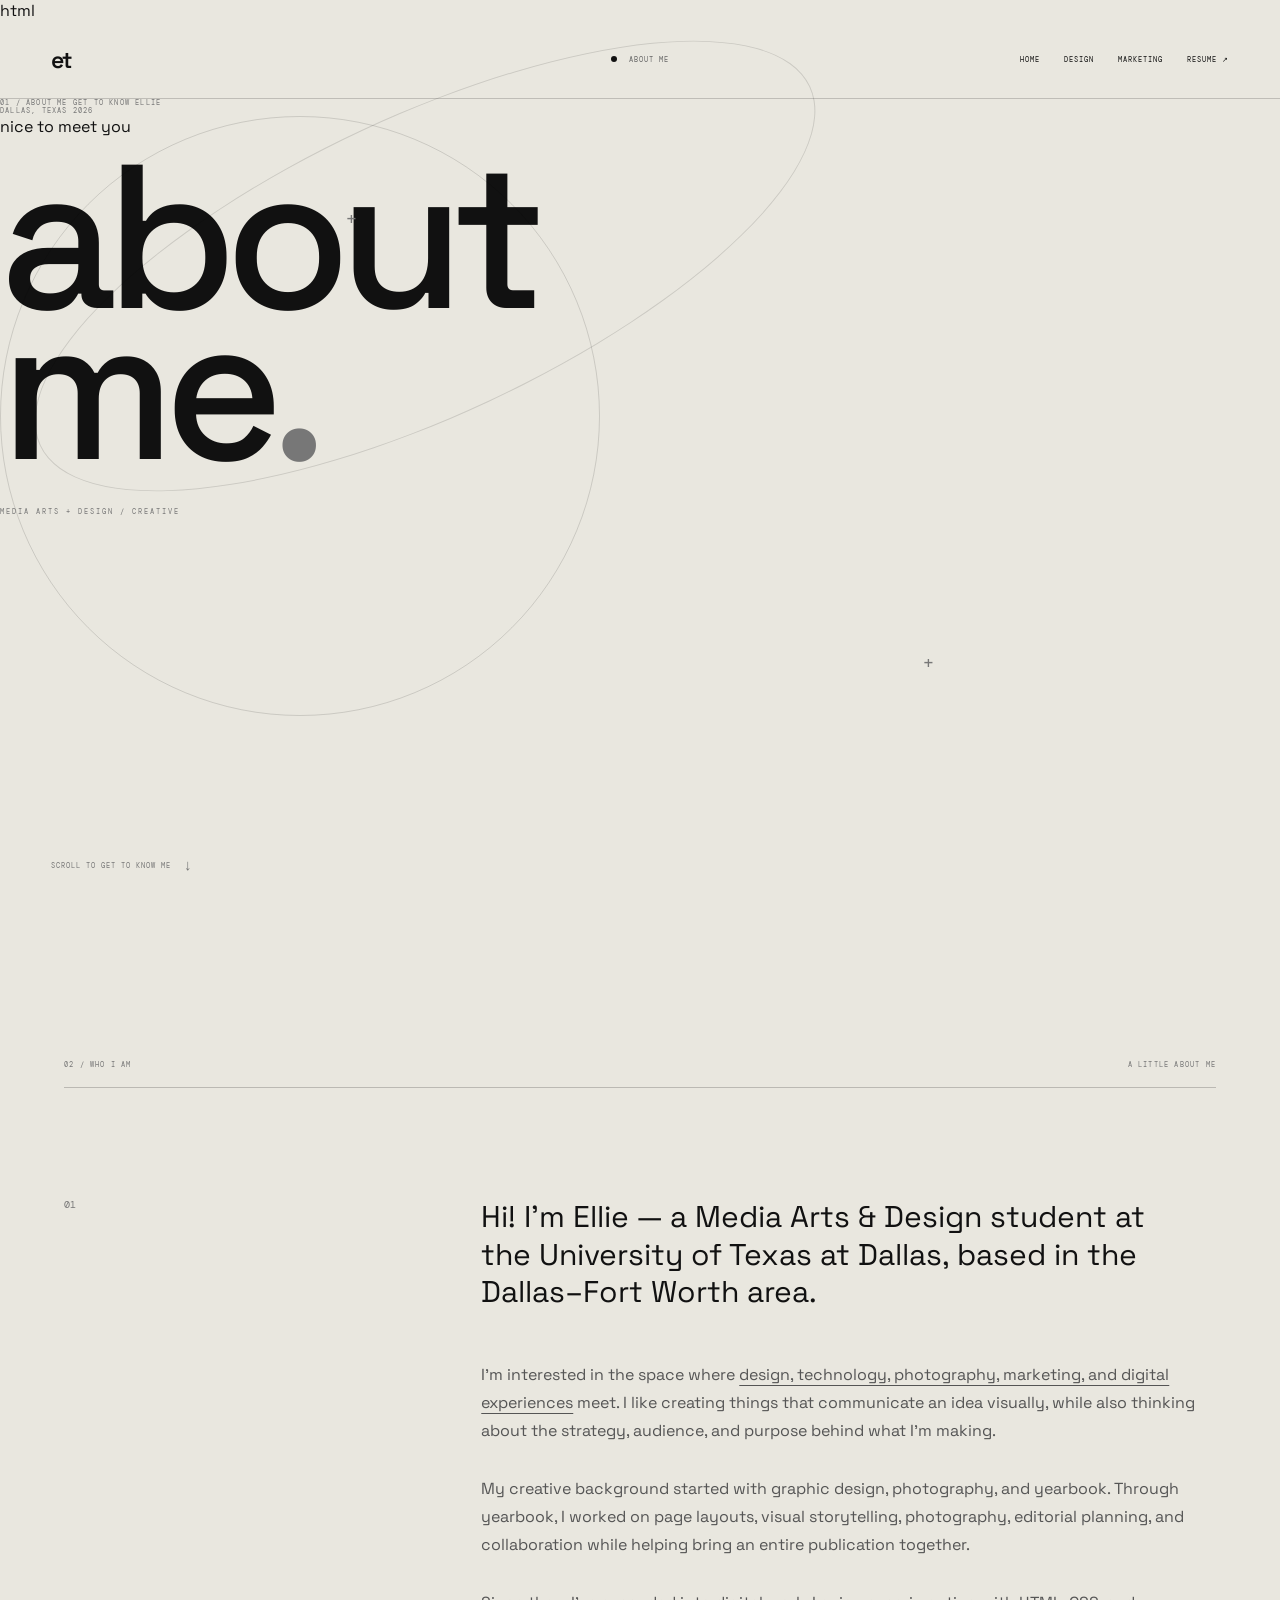
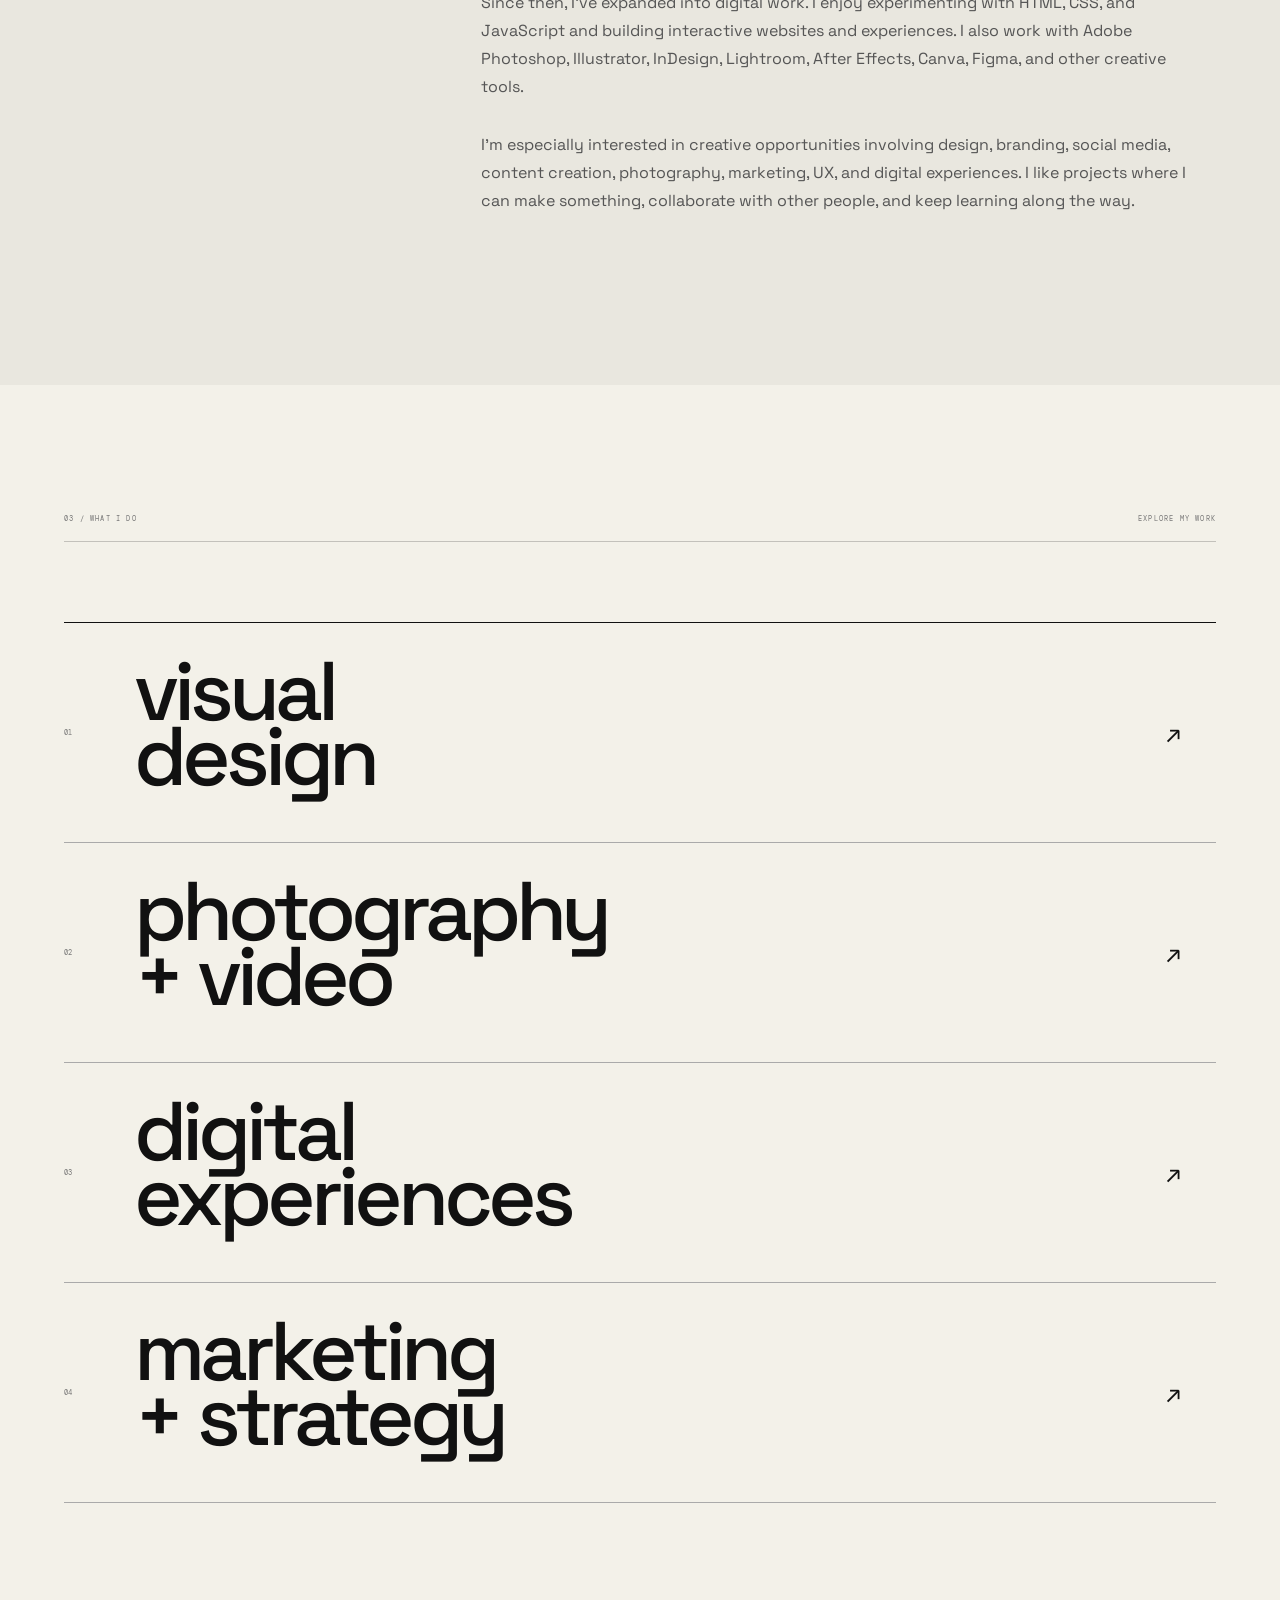
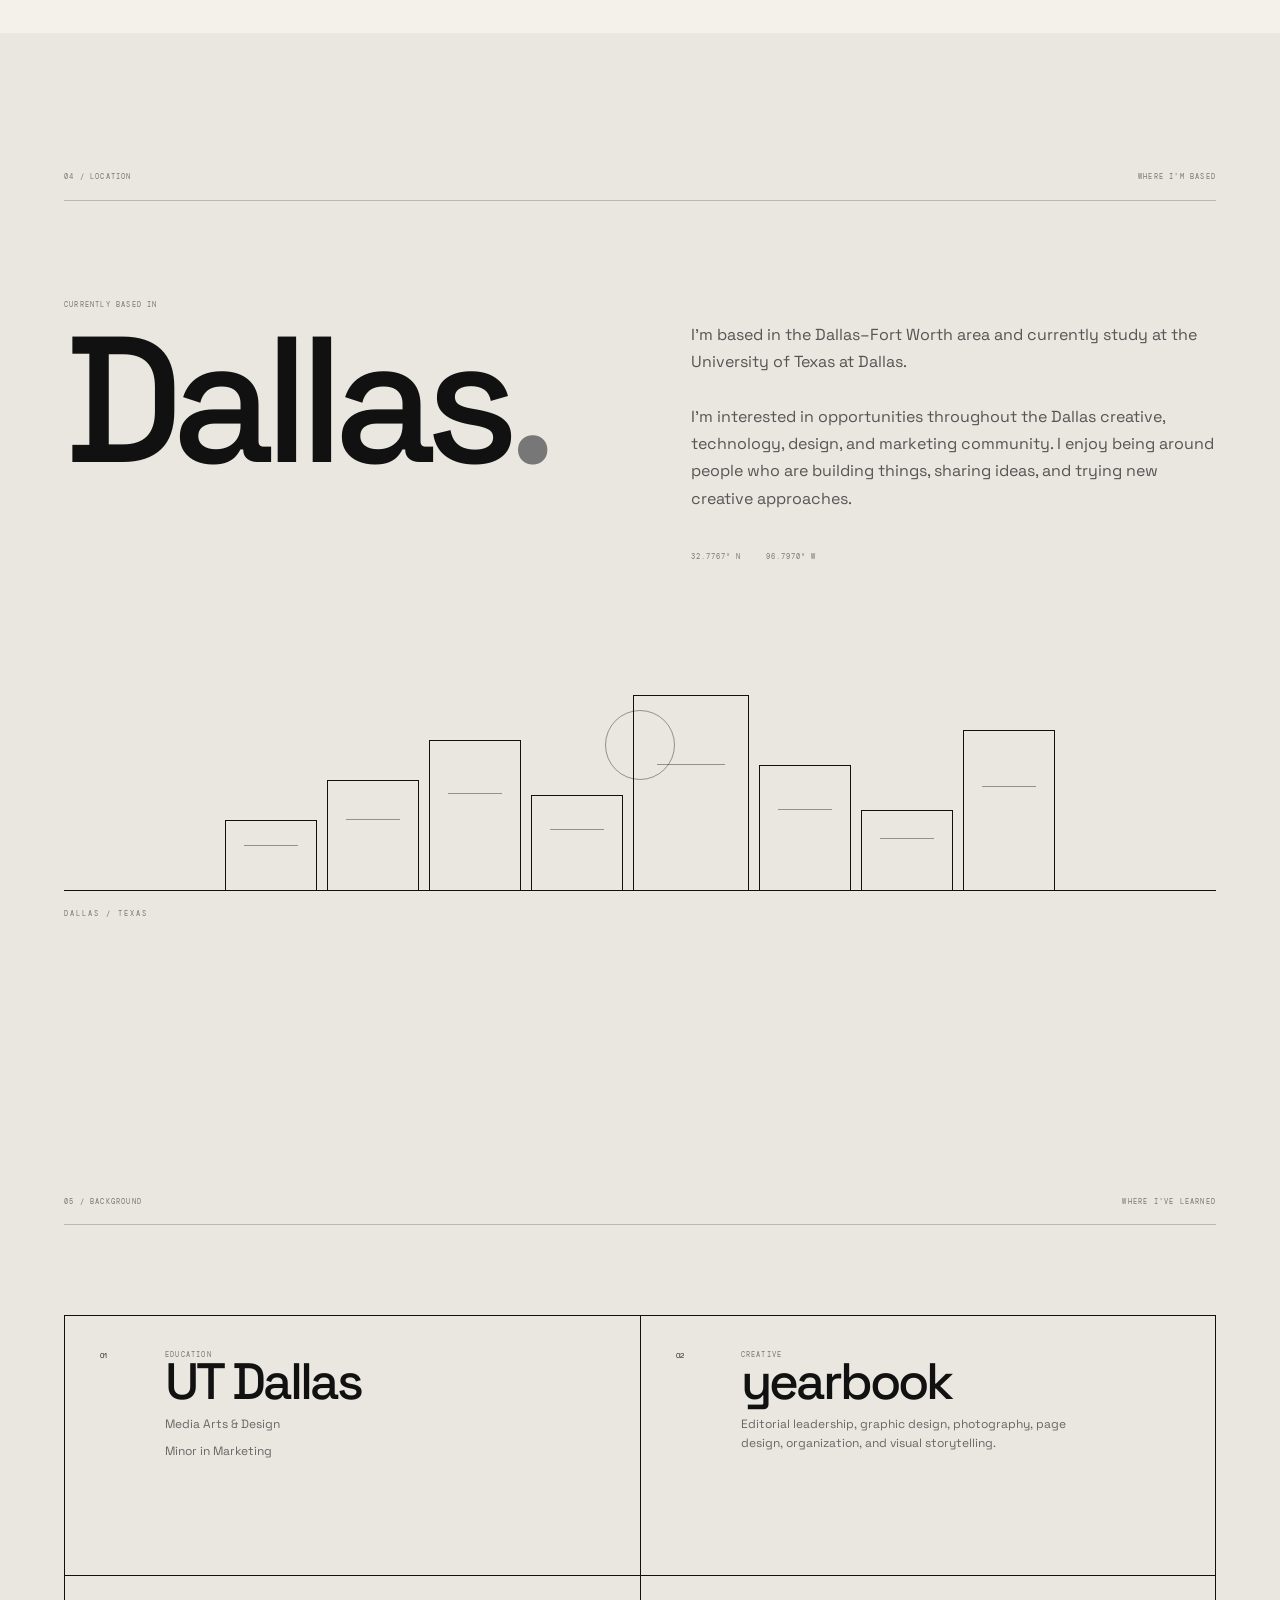
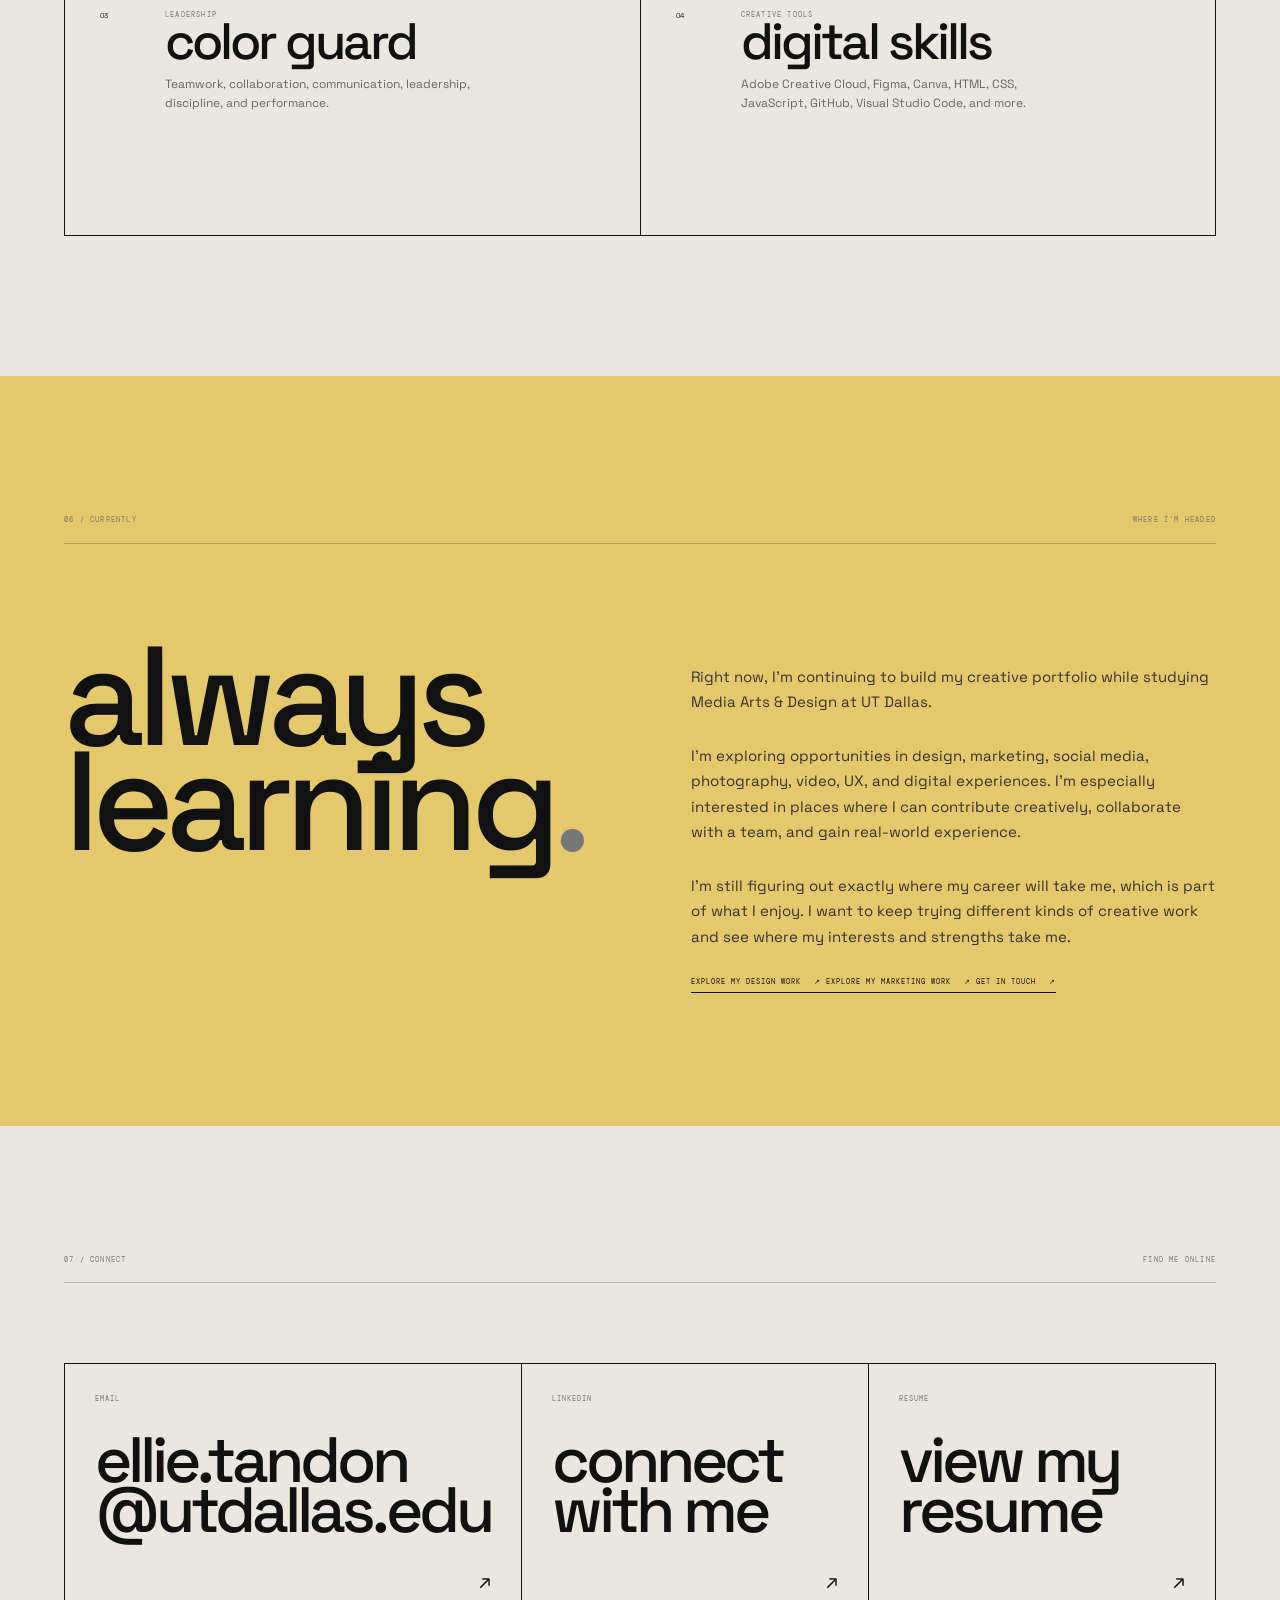
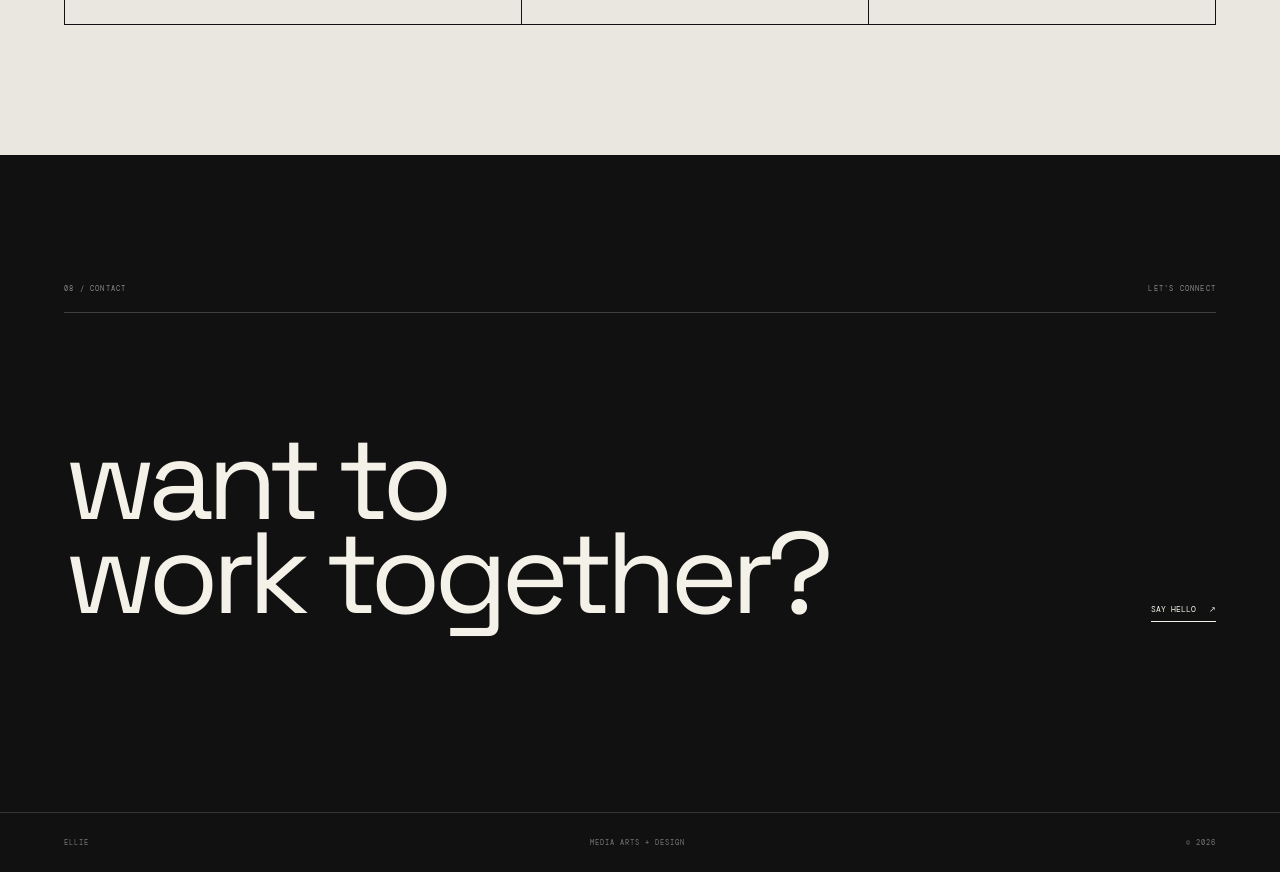
==== commit ff8782ea: "Refactor comments for better organization in about.html" ====
--- a/about.html
+++ b/about.html
@@ -1,3 +1,4 @@
+html
 <!DOCTYPE html>
 <html lang="en">
 
@@ -12,7 +13,10 @@
 
 <body>
 
-    <!-- LOADING SCREEN -->
+    <!-- =====================================================
+         LOADING SCREEN
+    ===================================================== -->
+
     <div class="loading-screen" id="loadingScreen">
 
         <div class="loader-inner">
@@ -33,11 +37,16 @@
     </div>
 
 
-    <!-- WEBSITE -->
+    <!-- =====================================================
+         WEBSITE
+    ===================================================== -->
+
     <div class="site" id="site">
 
 
-        <!-- HEADER -->
+        <!-- =================================================
+             HEADER
+        ================================================= -->
 
         <header class="site-header">
 
@@ -45,6 +54,7 @@
                 et
             </a>
 
+
             <div class="header-status">
 
                 <span class="status-dot"></span>
@@ -52,6 +62,7 @@
                 about me
 
             </div>
+
 
             <nav>
 
@@ -81,7 +92,7 @@
 
 
             <!-- =================================================
-                 HERO
+                 ABOUT HERO
             ================================================= -->
 
             <section class="about-page-hero">
@@ -105,13 +116,11 @@
                 </div>
 
 
-
                 <!-- ROTATING OVALS -->
 
                 <div class="about-page-orbit about-page-orbit-one"></div>
 
                 <div class="about-page-orbit about-page-orbit-two"></div>
-
 
 
                 <!-- FLOATING CROSSES -->
@@ -125,8 +134,7 @@
                 </div>
 
 
-
-                <!-- TITLE -->
+                <!-- HERO TITLE -->
 
                 <div class="about-page-title">
 
@@ -146,7 +154,6 @@
                 </div>
 
 
-
                 <div class="about-page-bottom">
 
                     <span>
@@ -187,6 +194,7 @@
 
 
                     <div class="about-page-copy">
+
 
                         <p class="about-page-lead">
 
@@ -204,9 +212,10 @@
                             <em>design, technology, photography,
                             marketing, and digital experiences</em>
                             meet. I like creating things that
-                            communicate an idea visually, but I
-                            also enjoy thinking about the strategy
-                            and purpose behind what I'm making.
+                            communicate an idea visually, while
+                            also thinking about the strategy,
+                            audience, and purpose behind what I'm
+                            making.
 
                         </p>
 
@@ -217,9 +226,9 @@
                             graphic design, photography, and
                             yearbook. Through yearbook, I worked
                             on page layouts, visual storytelling,
-                            photography, and editorial planning
-                            while collaborating with other students
-                            to bring an entire publication together.
+                            photography, editorial planning, and
+                            collaboration while helping bring an
+                            entire publication together.
 
                         </p>
 
@@ -269,7 +278,7 @@
 
                     <span>03 / what i do</span>
 
-                    <span>things i like creating</span>
+                    <span>explore my work</span>
 
                 </div>
 
@@ -277,61 +286,56 @@
                 <div class="about-interest-list">
 
 
-                    <div class="about-interest">
+                    <!-- 01 / VISUAL DESIGN -->
+
+                    <a href="design.html" class="about-interest">
 
                         <span>01</span>
 
                         <div>
 
                             <h2>
-                                graphic<br>
+                                visual<br>
                                 design
                             </h2>
 
-                            <p>
-                                Layouts, visual identities,
-                                digital graphics, typography,
-                                and visual communication.
-                            </p>
-
                         </div>
 
                         <span class="interest-arrow">
                             ↗
                         </span>
 
-                    </div>
-
-
-
-                    <div class="about-interest">
+                    </a>
+
+
+                    <!-- 02 / PHOTOGRAPHY + VIDEO -->
+
+                    <a href="photography.html" class="about-interest">
 
                         <span>02</span>
 
                         <div>
 
                             <h2>
-                                photo<br>
+                                photography<br>
                                 + video
                             </h2>
 
-                            <p>
-                                Photography, video, editing,
-                                event coverage, and visual
-                                storytelling.
-                            </p>
-
                         </div>
 
                         <span class="interest-arrow">
                             ↗
                         </span>
 
-                    </div>
-
-
-
-                    <div class="about-interest">
+                    </a>
+
+
+                    <!-- 03 / DIGITAL EXPERIENCES -->
+
+                    <a
+                        href="desktop-narrative.html"
+                        class="about-interest"
+                    >
 
                         <span>03</span>
 
@@ -342,23 +346,21 @@
                                 experiences
                             </h2>
 
-                            <p>
-                                Websites, interactive projects,
-                                UX, front-end experimentation,
-                                and digital storytelling.
-                            </p>
-
                         </div>
 
                         <span class="interest-arrow">
                             ↗
                         </span>
 
-                    </div>
-
-
-
-                    <div class="about-interest">
+                    </a>
+
+
+                    <!-- 04 / MARKETING + STRATEGY -->
+
+                    <a
+                        href="marketing.html"
+                        class="about-interest"
+                    >
 
                         <span>04</span>
 
@@ -369,20 +371,13 @@
                                 + strategy
                             </h2>
 
-                            <p>
-                                Social media, content creation,
-                                branding, audience research,
-                                strategy, and creative
-                                communication.
-                            </p>
-
                         </div>
 
                         <span class="interest-arrow">
                             ↗
                         </span>
 
-                    </div>
+                    </a>
 
 
                 </div>
@@ -422,7 +417,6 @@
                     </div>
 
 
-
                     <div class="location-copy">
 
                         <p>
@@ -436,8 +430,8 @@
 
                         <p>
 
-                            I'm especially interested in
-                            opportunities in the Dallas creative,
+                            I'm interested in opportunities
+                            throughout the Dallas creative,
                             technology, design, and marketing
                             community. I enjoy being around people
                             who are building things, sharing ideas,
@@ -507,7 +501,7 @@
                 <div class="experience-grid">
 
 
-                    <!-- UTD -->
+                    <!-- EDUCATION -->
 
                     <div class="experience-item">
 
@@ -538,7 +532,6 @@
                     </div>
 
 
-
                     <!-- YEARBOOK -->
 
                     <div class="experience-item">
@@ -558,15 +551,17 @@
                             </h3>
 
                             <p>
+
                                 Editorial leadership, graphic
                                 design, photography, page design,
-                                organization, and visual storytelling.
+                                organization, and visual
+                                storytelling.
+
                             </p>
 
                         </div>
 
                     </div>
-
 
 
                     <!-- COLOR GUARD -->
@@ -588,9 +583,11 @@
                             </h3>
 
                             <p>
+
                                 Teamwork, collaboration,
                                 communication, leadership,
                                 discipline, and performance.
+
                             </p>
 
                         </div>
@@ -598,8 +595,7 @@
                     </div>
 
 
-
-                    <!-- CREATIVE TECH -->
+                    <!-- CREATIVE TOOLS -->
 
                     <div class="experience-item">
 
@@ -618,10 +614,12 @@
                             </h3>
 
                             <p>
+
                                 Adobe Creative Cloud, Figma,
                                 Canva, HTML, CSS, JavaScript,
                                 GitHub, Visual Studio Code,
                                 and more.
+
                             </p>
 
                         </div>
@@ -659,8 +657,8 @@
                     </h2>
 
 
-
                     <div class="currently-copy">
+
 
                         <p>
 
@@ -673,13 +671,13 @@
 
                         <p>
 
-                            I'm exploring opportunities in
-                            design, marketing, social media,
-                            photography, video, UX, and digital
-                            experiences. I'm especially interested
-                            in opportunities where I can contribute
-                            creatively, collaborate with a team,
-                            and gain real-world experience.
+                            I'm exploring opportunities in design,
+                            marketing, social media, photography,
+                            video, UX, and digital experiences.
+                            I'm especially interested in places
+                            where I can contribute creatively,
+                            collaborate with a team, and gain
+                            real-world experience.
 
                         </p>
 
@@ -689,7 +687,7 @@
                             I’m still figuring out exactly where
                             my career will take me, which is part
                             of what I enjoy. I want to keep trying
-                            different types of creative work and
+                            different kinds of creative work and
                             see where my interests and strengths
                             take me.
 
@@ -741,6 +739,8 @@
                 <div class="about-connect-grid">
 
 
+                    <!-- EMAIL -->
+
                     <a
                         href="mailto:ellie.tandon@utdallas.edu"
                         class="about-connect-card"
@@ -761,6 +761,8 @@
 
                     </a>
 
+
+                    <!-- LINKEDIN -->
 
                     <a
                         href="https://www.linkedin.com/in/ellie-tandon-221768340/"
@@ -785,6 +787,8 @@
                     </a>
 
 
+                    <!-- RESUME -->
+
                     <a
                         href="etresume.pdf"
                         target="_blank"
@@ -831,13 +835,19 @@
                 <div class="contact-content">
 
                     <p>
+
                         want to<br>
                         work together?
+
                     </p>
 
+
                     <a href="contact.html">
+
                         say hello
+
                         <span>↗</span>
+
                     </a>
 
                 </div>
@@ -849,7 +859,9 @@
 
 
 
-        <!-- FOOTER -->
+        <!-- =================================================
+             FOOTER
+        ================================================= -->
 
         <footer>
 
--- a/style.css
+++ b/style.css
@@ -28,8 +28,13 @@
 }
 
 img {
-    max-width: 100%;
+    width: 100%;
     display: block;
+}
+
+button,
+a {
+    -webkit-tap-highlight-color: transparent;
 }
 
 
@@ -67,9 +72,8 @@
 .loader-name {
     font-size: clamp(70px, 13vw, 130px);
     font-weight: 500;
-
+    line-height: .8;
     letter-spacing: -7px;
-    line-height: .8;
 
     margin-bottom: 40px;
 }
@@ -77,16 +81,13 @@
 .loader-line {
     width: 100%;
     height: 2px;
-
     background: #444;
-
     overflow: hidden;
 }
 
 .loader-progress {
     width: 0;
     height: 100%;
-
     background: #f4f1e8;
 }
 
@@ -97,17 +98,16 @@
     margin-top: 12px;
 
     font-family: "DM Mono", monospace;
-    font-size: 9px;
-
+    font-size: 7px;
     text-transform: uppercase;
-    letter-spacing: 1px;
-
-    opacity: .6;
+    letter-spacing: 1.2px;
+
+    opacity: .55;
 }
 
 
 /* =========================================================
-   SITE
+   SITE / HEADER
 ========================================================= */
 
 .site {
@@ -119,19 +119,12 @@
     opacity: 1;
 }
 
-
-/* =========================================================
-   HEADER
-========================================================= */
-
 .site-header {
     height: 78px;
-
     padding: 0 4vw;
 
     display: grid;
     grid-template-columns: 1fr 1fr 1fr;
-
     align-items: center;
 
     border-bottom: 1px solid rgba(0, 0, 0, .18);
@@ -140,7 +133,6 @@
 .logo {
     font-size: 23px;
     font-weight: 600;
-
     letter-spacing: -2px;
 }
 
@@ -148,8 +140,7 @@
     justify-self: center;
 
     font-family: "DM Mono", monospace;
-    font-size: 9px;
-
+    font-size: 7px;
     text-transform: uppercase;
     letter-spacing: 1px;
 
@@ -165,40 +156,33 @@
     margin-right: 7px;
 
     border-radius: 50%;
-
     background: #111;
 
     animation: blink 2s infinite;
 }
 
 @keyframes blink {
-
-    0%,
-    100% {
+    0%, 100% {
         opacity: 1;
     }
 
     50% {
         opacity: .2;
     }
-
 }
 
 .site-header nav {
     justify-self: end;
 
     display: flex;
-
-    gap: 28px;
+    gap: 24px;
 }
 
 .site-header nav a {
     position: relative;
 
     font-family: "DM Mono", monospace;
-
-    font-size: 9px;
-
+    font-size: 7px;
     text-transform: uppercase;
     letter-spacing: 1px;
 }
@@ -207,7 +191,6 @@
     content: "";
 
     position: absolute;
-
     left: 0;
     bottom: -5px;
 
@@ -225,27 +208,39 @@
 
 
 /* =========================================================
-   SHARED SECTION LABEL
+   SHARED MICRO TEXT
 ========================================================= */
+
+.section-top,
+.contact-top,
+.hero-meta,
+.design-meta,
+.marketing-meta,
+.about-page-meta,
+.contact-page-meta,
+.project-label,
+.experience-label,
+.location-title > span,
+.end-folder span {
+    font-family: "DM Mono", monospace;
+
+    font-size: 7px;
+    line-height: 1.2;
+
+    text-transform: uppercase;
+    letter-spacing: 1.2px;
+
+    color: #777;
+}
 
 .section-top,
 .contact-top {
     display: flex;
-
     justify-content: space-between;
 
     padding-bottom: 18px;
 
     border-bottom: 1px solid rgba(0, 0, 0, .2);
-
-    font-family: "DM Mono", monospace;
-
-    font-size: 9px;
-
-    text-transform: uppercase;
-    letter-spacing: 1px;
-
-    color: #777;
 }
 
 
@@ -258,7 +253,6 @@
     min-height: 650px;
 
     position: relative;
-
     overflow: hidden;
 
     display: flex;
@@ -268,22 +262,11 @@
 
 .hero-meta {
     position: absolute;
-
     top: 27px;
 
     display: flex;
     flex-direction: column;
-
     gap: 5px;
-
-    font-family: "DM Mono", monospace;
-
-    font-size: 8px;
-
-    text-transform: uppercase;
-    letter-spacing: 1px;
-
-    color: #777;
 
     z-index: 3;
 }
@@ -294,17 +277,14 @@
 
 .hero-meta-right {
     right: 4vw;
-
     text-align: right;
 }
 
 .hero-center {
     position: relative;
-
     z-index: 2;
 
     text-align: center;
-
     pointer-events: none;
 }
 
@@ -312,9 +292,7 @@
     margin-bottom: 25px;
 
     font-family: "DM Mono", monospace;
-
-    font-size: 9px;
-
+    font-size: 7px;
     text-transform: uppercase;
     letter-spacing: 2px;
 
@@ -323,11 +301,8 @@
 
 .hero-center h1 {
     font-size: clamp(120px, 23vw, 340px);
-
     font-weight: 500;
-
     line-height: .7;
-
     letter-spacing: -15px;
 
     text-transform: lowercase;
@@ -339,9 +314,7 @@
     margin-top: 45px;
 
     font-family: "DM Mono", monospace;
-
-    font-size: 9px;
-
+    font-size: 7px;
     text-transform: uppercase;
     letter-spacing: 3px;
 
@@ -350,14 +323,12 @@
 
 
 /* =========================================================
-   HOME FOLDERS
+   FOLDERS
 ========================================================= */
 
 .folder {
     position: absolute;
-
     width: 260px;
-
     z-index: 5;
 
     cursor: pointer;
@@ -374,14 +345,12 @@
 .folder-design {
     left: 10%;
     top: 22%;
-
     transform: rotate(-7deg);
 }
 
 .folder-marketing {
     right: 10%;
     bottom: 19%;
-
     transform: rotate(7deg);
 }
 
@@ -398,32 +367,27 @@
 
     border: 2px solid #111;
     border-bottom: none;
-
     border-radius: 7px 7px 0 0;
 
     font-family: "DM Mono", monospace;
-
-    font-size: 9px;
-
+    font-size: 7px;
     text-transform: uppercase;
     letter-spacing: 1px;
 }
 
 .folder-body {
     height: 185px;
-
     padding: 18px 20px;
-
-    background: #e3c96b;
-
-    border: 2px solid #111;
-
-    border-radius: 0 9px 9px 9px;
-
-    box-shadow: 8px 9px 0 rgba(0, 0, 0, .17);
 
     position: relative;
     overflow: hidden;
+
+    background: #e3c96b;
+
+    border: 2px solid #111;
+    border-radius: 0 9px 9px 9px;
+
+    box-shadow: 8px 9px 0 rgba(0, 0, 0, .17);
 }
 
 .folder-body::after {
@@ -448,9 +412,7 @@
     justify-content: space-between;
 
     font-family: "DM Mono", monospace;
-
-    font-size: 8px;
-
+    font-size: 7px;
     text-transform: uppercase;
 
     color: rgba(0, 0, 0, .45);
@@ -460,7 +422,6 @@
     margin-top: 20px;
 
     font-size: 37px;
-
     line-height: 1;
 }
 
@@ -469,21 +430,17 @@
 
     font-size: 22px;
     font-weight: 500;
-
     line-height: .95;
     letter-spacing: -1px;
 }
 
 .folder-footer {
     position: absolute;
-
     right: 18px;
     bottom: 15px;
 
     font-family: "DM Mono", monospace;
-
-    font-size: 8px;
-
+    font-size: 7px;
     text-transform: uppercase;
 
     color: rgba(0, 0, 0, .55);
@@ -491,617 +448,10 @@
 
 
 /* =========================================================
-   HOME ORBITS
+   ORBITS
 ========================================================= */
 
-.orbit {
-    position: absolute;
-
-    border: 1px solid rgba(0, 0, 0, .13);
-
-    border-radius: 50%;
-
-    pointer-events: none;
-}
-
-.orbit-one {
-    width: 570px;
-    height: 570px;
-
-    animation: rotateOrbit 25s linear infinite;
-}
-
-.orbit-two {
-    width: 820px;
-    height: 300px;
-
-    transform: rotate(-25deg);
-
-    animation: rotateOrbitTwo 35s linear infinite;
-}
-
-@keyframes rotateOrbit {
-
-    from {
-        transform: rotate(0deg);
-    }
-
-    to {
-        transform: rotate(360deg);
-    }
-
-}
-
-@keyframes rotateOrbitTwo {
-
-    from {
-        transform: rotate(-25deg);
-    }
-
-    to {
-        transform: rotate(335deg);
-    }
-
-}
-
-
-/* =========================================================
-   HOME CROSSES
-========================================================= */
-
-.cross {
-    position: absolute;
-
-    font-family: "DM Mono", monospace;
-
-    font-size: 20px;
-
-    color: #777;
-
-    animation: floatCross 4s ease-in-out infinite;
-}
-
-.cross-one {
-    left: 35%;
-    top: 18%;
-}
-
-.cross-two {
-    right: 31%;
-    top: 25%;
-
-    animation-delay: 1s;
-}
-
-.cross-three {
-    left: 27%;
-    bottom: 20%;
-
-    animation-delay: 2s;
-}
-
-@keyframes floatCross {
-
-    0%,
-    100% {
-        transform: translateY(0);
-    }
-
-    50% {
-        transform: translateY(-12px);
-    }
-
-}
-
-
-/* =========================================================
-   HOME BOTTOM
-========================================================= */
-
-.hero-bottom-left,
-.hero-bottom-right {
-    position: absolute;
-
-    bottom: 25px;
-
-    z-index: 4;
-
-    font-family: "DM Mono", monospace;
-
-    font-size: 8px;
-
-    text-transform: uppercase;
-    letter-spacing: 1px;
-
-    color: #777;
-}
-
-.hero-bottom-left {
-    left: 4vw;
-
-    display: flex;
-    gap: 10px;
-
-    align-items: center;
-}
-
-.hero-bottom-right {
-    right: 4vw;
-}
-
-.scroll-arrow {
-    font-size: 15px;
-
-    animation: scrollBounce 1.5s infinite;
-}
-
-@keyframes scrollBounce {
-
-    0%,
-    100% {
-        transform: translateY(0);
-    }
-
-    50% {
-        transform: translateY(5px);
-    }
-
-}
-
-
-/* =========================================================
-   HOME ABOUT
-========================================================= */
-
-.about-section,
-.areas-section,
-.contact-section {
-    padding: 130px 5vw;
-}
-
-.about-grid {
-    display: grid;
-
-    grid-template-columns: 1fr 1fr;
-
-    gap: 8vw;
-
-    padding-top: 100px;
-}
-
-.about-heading {
-    position: relative;
-}
-
-.about-small {
-    font-family: "DM Mono", monospace;
-
-    font-size: 11px;
-
-    text-transform: uppercase;
-
-    color: #777;
-}
-
-.about-heading h2 {
-    margin-top: 25px;
-
-    font-size: clamp(90px, 13vw, 190px);
-
-    font-weight: 500;
-
-    line-height: .75;
-    letter-spacing: -10px;
-}
-
-.about-heading h2 span {
-    color: #777;
-}
-
-.about-number {
-    position: absolute;
-
-    right: 15%;
-    bottom: 0;
-
-    font-family: "DM Mono", monospace;
-
-    font-size: 10px;
-
-    color: #777;
-}
-
-.about-content {
-    padding-top: 30px;
-}
-
-.about-content p {
-    max-width: 560px;
-
-    margin-bottom: 25px;
-
-    color: #555;
-
-    font-size: 17px;
-
-    line-height: 1.7;
-}
-
-.about-content .about-lead {
-    max-width: 600px;
-
-    margin-bottom: 45px;
-
-    color: #111;
-
-    font-size: 27px;
-
-    line-height: 1.3;
-}
-
-.about-content em {
-    font-style: normal;
-
-    text-decoration: underline;
-
-    text-decoration-thickness: 1px;
-
-    text-underline-offset: 5px;
-}
-
-.about-links {
-    display: flex;
-
-    gap: 35px;
-
-    margin-top: 50px;
-}
-
-.about-links a,
-.currently-links a {
-    padding-bottom: 6px;
-
-    border-bottom: 1px solid #111;
-
-    font-family: "DM Mono", monospace;
-
-    font-size: 9px;
-
-    text-transform: uppercase;
-    letter-spacing: 1px;
-}
-
-.about-links a span,
-.currently-links a span {
-    margin-left: 8px;
-}
-
-
-/* =========================================================
-   DALLAS CITYLINE
-========================================================= */
-
-.cityline-wrap {
-    margin-top: 150px;
-
-    padding-top: 18px;
-
-    border-top: 1px solid rgba(0, 0, 0, .2);
-}
-
-.cityline-label {
-    display: flex;
-
-    justify-content: space-between;
-
-    font-family: "DM Mono", monospace;
-
-    font-size: 8px;
-
-    text-transform: uppercase;
-
-    color: #777;
-}
-
-.cityline {
-    height: 230px;
-
-    margin-top: 45px;
-
-    position: relative;
-
-    display: flex;
-
-    align-items: flex-end;
-    justify-content: center;
-
-    gap: 8px;
-
-    border-bottom: 1px solid #111;
-}
-
-.building {
-    width: 7%;
-
-    border: 1px solid #111;
-    border-bottom: none;
-
-    position: relative;
-}
-
-.building::before,
-.building::after {
-    content: "";
-
-    position: absolute;
-
-    left: 20%;
-    right: 20%;
-
-    height: 1px;
-
-    background: #111;
-
-    opacity: .4;
-}
-
-.building::before {
-    top: 20%;
-}
-
-.building::after {
-    top: 40%;
-}
-
-.building-one { height: 65px; }
-.building-two { height: 100px; }
-.building-three { height: 145px; }
-.building-four { height: 90px; }
-
-.building-five {
-    height: 190px;
-    width: 9%;
-}
-
-.building-six { height: 125px; }
-.building-seven { height: 75px; }
-.building-eight { height: 155px; }
-.building-nine { height: 110px; }
-.building-ten { height: 70px; }
-
-.cityline-circle {
-    position: absolute;
-
-    width: 70px;
-    height: 70px;
-
-    left: 50%;
-    bottom: 115px;
-
-    transform: translateX(-50%);
-
-    border: 1px solid #111;
-
-    border-radius: 50%;
-
-    opacity: .4;
-}
-
-.cityline-name {
-    margin-top: 18px;
-
-    font-family: "DM Mono", monospace;
-
-    font-size: 9px;
-
-    letter-spacing: 2px;
-}
-
-
-/* =========================================================
-   HOME AREAS
-========================================================= */
-
-.areas-section {
-    background: #f3f1e9;
-}
-
-.areas-list {
-    margin-top: 80px;
-
-    border-top: 1px solid #111;
-}
-
-.area-item {
-    display: grid;
-
-    grid-template-columns: 70px 1fr 40px;
-
-    align-items: center;
-
-    min-height: 180px;
-
-    border-bottom: 1px solid #aaa;
-
-    transition:
-        padding .35s ease,
-        background .35s ease;
-}
-
-.area-item:hover {
-    padding-left: 25px;
-
-    background: #e5e2d8;
-}
-
-.area-number {
-    font-family: "DM Mono", monospace;
-
-    font-size: 10px;
-
-    color: #777;
-}
-
-.area-item h3 {
-    font-size: clamp(45px, 6vw, 90px);
-
-    font-weight: 500;
-
-    line-height: .8;
-
-    letter-spacing: -4px;
-}
-
-.area-arrow {
-    font-size: 24px;
-
-    transition: transform .3s ease;
-}
-
-.area-item:hover .area-arrow {
-    transform: translate(5px, -5px);
-}
-
-
-/* =========================================================
-   HOME CONTACT
-========================================================= */
-
-.contact-section {
-    background: #111;
-
-    color: #f4f1e8;
-}
-
-.contact-section .contact-top {
-    border-color: rgba(255, 255, 255, .2);
-
-    color: #888;
-}
-
-.contact-content {
-    padding: 120px 0 60px;
-
-    display: flex;
-
-    justify-content: space-between;
-    align-items: flex-end;
-
-    gap: 50px;
-}
-
-.contact-content p {
-    font-size: clamp(60px, 9vw, 130px);
-
-    line-height: .82;
-
-    letter-spacing: -7px;
-}
-
-.contact-content a {
-    padding-bottom: 7px;
-
-    border-bottom: 1px solid #f4f1e8;
-
-    font-family: "DM Mono", monospace;
-
-    font-size: 10px;
-
-    text-transform: uppercase;
-
-    white-space: nowrap;
-}
-
-.contact-content a span {
-    margin-left: 8px;
-}
-
-
-/* =========================================================
-   FOOTER
-========================================================= */
-
-footer {
-    padding: 25px 5vw;
-
-    display: flex;
-    justify-content: space-between;
-
-    background: #111;
-
-    color: #777;
-
-    border-top: 1px solid rgba(255, 255, 255, .15);
-
-    font-family: "DM Mono", monospace;
-
-    font-size: 8px;
-
-    text-transform: uppercase;
-
-    letter-spacing: 1px;
-}
-
-
-/* =========================================================
-   SHARED INNER PAGE HEROES
-========================================================= */
-
-.design-hero,
-.marketing-hero,
-.about-page-hero,
-.contact-page-hero {
-    position: relative;
-
-    overflow: hidden;
-
-    display: flex;
-
-    align-items: center;
-    justify-content: center;
-}
-
-.design-meta,
-.marketing-meta,
-.about-page-meta,
-.contact-page-meta {
-    position: absolute;
-
-    top: 28px;
-
-    display: flex;
-    flex-direction: column;
-
-    gap: 5px;
-
-    font-family: "DM Mono", monospace;
-
-    font-size: 8px;
-
-    text-transform: uppercase;
-    letter-spacing: 1px;
-
-    color: #777;
-
-    z-index: 3;
-}
-
-.design-meta-left,
-.marketing-meta-left,
-.about-page-meta-left,
-.contact-page-meta-left {
-    left: 4vw;
-}
-
-.design-meta-right,
-.marketing-meta-right,
-.about-page-meta-right,
-.contact-page-meta-right {
-    right: 4vw;
-
-    text-align: right;
-}
-
+.orbit,
 .design-orbit,
 .marketing-orbit,
 .about-page-orbit,
@@ -1109,10 +459,22 @@
     position: absolute;
 
     border: 1px solid rgba(0, 0, 0, .13);
-
     border-radius: 50%;
 
     pointer-events: none;
+}
+
+.orbit-one {
+    width: 570px;
+    height: 570px;
+    animation: rotateOrbit 25s linear infinite;
+}
+
+.orbit-two {
+    width: 820px;
+    height: 300px;
+    transform: rotate(-25deg);
+    animation: rotateOrbitTwo 35s linear infinite;
 }
 
 .design-orbit-one,
@@ -1121,7 +483,6 @@
 .contact-page-orbit-one {
     width: 600px;
     height: 600px;
-
     animation: rotateOrbit 28s linear infinite;
 }
 
@@ -1131,12 +492,36 @@
 .contact-page-orbit-two {
     width: 850px;
     height: 300px;
-
     transform: rotate(-25deg);
-
     animation: rotateOrbitTwo 36s linear infinite;
 }
 
+@keyframes rotateOrbit {
+    from {
+        transform: rotate(0deg);
+    }
+
+    to {
+        transform: rotate(360deg);
+    }
+}
+
+@keyframes rotateOrbitTwo {
+    from {
+        transform: rotate(-25deg);
+    }
+
+    to {
+        transform: rotate(335deg);
+    }
+}
+
+
+/* =========================================================
+   CROSSES
+========================================================= */
+
+.cross,
 .design-cross,
 .marketing-cross,
 .about-page-cross,
@@ -1144,12 +529,28 @@
     position: absolute;
 
     font-family: "DM Mono", monospace;
-
-    font-size: 19px;
+    font-size: 18px;
 
     color: #777;
 
     animation: floatCross 4s ease-in-out infinite;
+}
+
+.cross-one {
+    left: 35%;
+    top: 18%;
+}
+
+.cross-two {
+    right: 31%;
+    top: 25%;
+    animation-delay: 1s;
+}
+
+.cross-three {
+    left: 27%;
+    bottom: 20%;
+    animation-delay: 2s;
 }
 
 .design-cross-one,
@@ -1166,28 +567,415 @@
 .contact-page-cross-two {
     right: 27%;
     bottom: 25%;
-
     animation-delay: 1.5s;
 }
 
+@keyframes floatCross {
+    0%, 100% {
+        transform: translateY(0);
+    }
+
+    50% {
+        transform: translateY(-12px);
+    }
+}
+
+
+/* =========================================================
+   HERO BOTTOM
+========================================================= */
+
+.hero-bottom-left,
+.hero-bottom-right,
+.open-folder-label,
+.about-page-bottom,
+.contact-page-bottom {
+    position: absolute;
+    bottom: 25px;
+
+    z-index: 4;
+
+    font-family: "DM Mono", monospace;
+    font-size: 7px;
+    text-transform: uppercase;
+    letter-spacing: 1px;
+
+    color: #777;
+}
+
+.hero-bottom-left {
+    left: 4vw;
+
+    display: flex;
+    align-items: center;
+    gap: 10px;
+}
+
+.hero-bottom-right {
+    right: 4vw;
+}
+
 .open-folder-label {
-    position: absolute;
-
     left: 4vw;
     right: 4vw;
+
+    display: flex;
+    justify-content: space-between;
+
     bottom: 30px;
-
-    display: flex;
-    justify-content: space-between;
-
-    font-family: "DM Mono", monospace;
-
-    font-size: 8px;
-
+}
+
+.about-page-bottom {
+    left: 4vw;
+
+    display: flex;
+    align-items: center;
+    gap: 12px;
+}
+
+.contact-page-bottom {
+    left: 4vw;
+
+    display: flex;
+    align-items: center;
+    gap: 12px;
+}
+
+.scroll-arrow {
+    font-size: 15px;
+    animation: scrollBounce 1.5s infinite;
+}
+
+
+/* =========================================================
+   HOME ABOUT
+========================================================= */
+
+.about-section,
+.areas-section,
+.contact-section {
+    padding: 130px 5vw;
+}
+
+.about-grid {
+    display: grid;
+    grid-template-columns: 1fr 1fr;
+
+    gap: 8vw;
+
+    padding-top: 100px;
+}
+
+.about-heading h2 {
+    margin-top: 25px;
+
+    font-size: clamp(90px, 13vw, 190px);
+    font-weight: 500;
+
+    line-height: .75;
+    letter-spacing: -10px;
+}
+
+.about-heading h2 span {
+    color: #777;
+}
+
+.about-content {
+    padding-top: 30px;
+}
+
+.about-content p {
+    max-width: 560px;
+
+    margin-bottom: 25px;
+
+    color: #555;
+
+    font-size: 16px;
+    line-height: 1.7;
+}
+
+.about-content .about-lead {
+    max-width: 600px;
+
+    margin-bottom: 45px;
+
+    color: #111;
+
+    font-size: 27px;
+    line-height: 1.3;
+}
+
+.about-content em {
+    font-style: normal;
+
+    text-decoration: underline;
+    text-decoration-thickness: 1px;
+    text-underline-offset: 5px;
+}
+
+.about-links {
+    display: flex;
+    gap: 35px;
+    margin-top: 50px;
+}
+
+.about-links a,
+.currently-links a {
+    padding-bottom: 6px;
+
+    border-bottom: 1px solid #111;
+
+    font-family: "DM Mono", monospace;
+
+    font-size: 7px;
     text-transform: uppercase;
     letter-spacing: 1px;
-
-    color: #777;
+}
+
+.about-links a span,
+.currently-links a span {
+    margin-left: 8px;
+}
+
+
+/* =========================================================
+   DALLAS CITYLINE
+========================================================= */
+
+.cityline-wrap {
+    margin-top: 150px;
+    padding-top: 18px;
+
+    border-top: 1px solid rgba(0, 0, 0, .2);
+}
+
+.cityline-label {
+    display: flex;
+    justify-content: space-between;
+
+    font-family: "DM Mono", monospace;
+    font-size: 7px;
+
+    text-transform: uppercase;
+    color: #777;
+}
+
+.cityline {
+    height: 230px;
+
+    margin-top: 45px;
+
+    position: relative;
+
+    display: flex;
+    align-items: flex-end;
+    justify-content: center;
+
+    gap: 8px;
+
+    border-bottom: 1px solid #111;
+}
+
+.building {
+    width: 7%;
+
+    border: 1px solid #111;
+    border-bottom: none;
+
+    position: relative;
+}
+
+.building::before,
+.building::after {
+    content: "";
+
+    position: absolute;
+
+    left: 20%;
+    right: 20%;
+
+    height: 1px;
+
+    background: #111;
+
+    opacity: .4;
+}
+
+.building::before {
+    top: 20%;
+}
+
+.building::after {
+    top: 40%;
+}
+
+.building-one { height: 65px; }
+.building-two { height: 100px; }
+.building-three { height: 145px; }
+.building-four { height: 90px; }
+
+.building-five {
+    height: 190px;
+    width: 9%;
+}
+
+.building-six { height: 125px; }
+.building-seven { height: 75px; }
+.building-eight { height: 155px; }
+.building-nine { height: 110px; }
+.building-ten { height: 70px; }
+
+.cityline-circle {
+    position: absolute;
+
+    left: 50%;
+    bottom: 115px;
+
+    transform: translateX(-50%);
+
+    width: 70px;
+    height: 70px;
+
+    border: 1px solid #111;
+    border-radius: 50%;
+
+    opacity: .4;
+}
+
+.cityline-name {
+    margin-top: 18px;
+
+    font-family: "DM Mono", monospace;
+    font-size: 8px;
+    letter-spacing: 2px;
+}
+
+
+/* =========================================================
+   AREAS
+========================================================= */
+
+.areas-section {
+    background: #f3f1e9;
+}
+
+.areas-list {
+    margin-top: 80px;
+    border-top: 1px solid #111;
+}
+
+.area-item {
+    display: grid;
+
+    grid-template-columns: 70px 1fr 40px;
+    align-items: center;
+
+    min-height: 180px;
+
+    border-bottom: 1px solid #aaa;
+
+    transition:
+        padding .35s ease,
+        background .35s ease;
+}
+
+.area-item:hover {
+    padding-left: 25px;
+    background: #e5e2d8;
+}
+
+.area-item h3 {
+    font-size: clamp(45px, 6vw, 90px);
+    font-weight: 500;
+    line-height: .8;
+    letter-spacing: -4px;
+}
+
+.area-number {
+    font-family: "DM Mono", monospace;
+    font-size: 7px;
+    color: #777;
+}
+
+.area-arrow {
+    font-size: 24px;
+    transition: transform .3s ease;
+}
+
+.area-item:hover .area-arrow {
+    transform: translate(5px, -5px);
+}
+
+
+/* =========================================================
+   HOME CONTACT
+========================================================= */
+
+.contact-section {
+    background: #111;
+    color: #f4f1e8;
+}
+
+.contact-section .contact-top {
+    border-color: rgba(255, 255, 255, .2);
+    color: #888;
+}
+
+.contact-content {
+    padding: 120px 0 60px;
+
+    display: flex;
+    justify-content: space-between;
+    align-items: flex-end;
+
+    gap: 50px;
+}
+
+.contact-content p {
+    font-size: clamp(60px, 9vw, 130px);
+    line-height: .82;
+    letter-spacing: -7px;
+}
+
+.contact-content a {
+    padding-bottom: 7px;
+
+    border-bottom: 1px solid #f4f1e8;
+
+    font-family: "DM Mono", monospace;
+    font-size: 8px;
+
+    text-transform: uppercase;
+
+    white-space: nowrap;
+}
+
+.contact-content a span {
+    margin-left: 8px;
+}
+
+
+/* =========================================================
+   FOOTER
+========================================================= */
+
+footer {
+    padding: 25px 5vw;
+
+    display: flex;
+    justify-content: space-between;
+
+    background: #111;
+    color: #777;
+
+    border-top: 1px solid rgba(255, 255, 255, .15);
+
+    font-family: "DM Mono", monospace;
+    font-size: 7px;
+
+    text-transform: uppercase;
+    letter-spacing: 1px;
 }
 
 
@@ -1201,31 +989,20 @@
 }
 
 .design-title {
-    text-align: center;
     position: relative;
     z-index: 3;
-}
-
-.design-eyebrow {
-    font-family: "DM Mono", monospace;
-
-    font-size: 9px;
-
-    text-transform: uppercase;
-    letter-spacing: 2px;
-
-    color: #777;
+
+    text-align: center;
 }
 
 .design-title h1 {
     margin: 25px 0 40px;
 
-    font-size: clamp(110px, 20vw, 300px);
+    font-size: clamp(100px, 18vw, 280px);
 
     font-weight: 500;
 
     line-height: .72;
-
     letter-spacing: -13px;
 }
 
@@ -1235,8 +1012,7 @@
 
 .design-title p {
     font-family: "DM Mono", monospace;
-
-    font-size: 9px;
+    font-size: 7px;
 
     text-transform: uppercase;
     letter-spacing: 2px;
@@ -1278,8 +1054,7 @@
 
     color: #555;
 
-    font-size: 16px;
-
+    font-size: 14px;
     line-height: 1.7;
 }
 
@@ -1287,8 +1062,7 @@
 .marketing-intro-grid .marketing-intro-lead {
     color: #111;
 
-    font-size: 25px;
-
+    font-size: 23px;
     line-height: 1.3;
 
     margin-bottom: 40px;
@@ -1304,7 +1078,6 @@
 .design-projects,
 .marketing-projects {
     margin-top: 80px;
-
     border-top: 1px solid #111;
 }
 
@@ -1312,7 +1085,6 @@
     display: grid;
 
     grid-template-columns: 55px 1.25fr 1fr;
-
     gap: 35px;
 
     padding: 55px 0;
@@ -1320,8 +1092,8 @@
     border-bottom: 1px solid #aaa;
 
     transition:
-        background .35s ease,
-        padding .35s ease;
+        padding .35s ease,
+        background .35s ease;
 }
 
 .design-project:hover,
@@ -1338,15 +1110,13 @@
 
     font-family: "DM Mono", monospace;
 
-    font-size: 10px;
+    font-size: 7px;
 
     color: #777;
 }
 
 .design-project-image {
-    width: 100%;
     min-height: 420px;
-
     overflow: hidden;
 }
 
@@ -1365,76 +1135,49 @@
     border: 1px solid #aaa;
 
     font-family: "DM Mono", monospace;
-
     text-transform: uppercase;
 
     color: #777;
-
-    transition:
-        transform .5s ease,
-        background .3s ease;
-}
-
-.design-project:hover .image-placeholder {
-    transform: scale(1.02);
-
-    background: #d7d4ca;
 }
 
 .image-placeholder span {
-    font-size: 12px;
-
-    letter-spacing: 1px;
+    font-size: 10px;
 }
 
 .image-placeholder small {
     margin-top: 10px;
-
-    font-size: 8px;
-
-    opacity: .6;
+    font-size: 7px;
 }
 
 .design-project-info {
     display: flex;
     flex-direction: column;
-
-    justify-content: space-between;
-
-    padding: 5px 0;
-}
-
-.project-label {
-    font-family: "DM Mono", monospace;
-
-    font-size: 8px;
-
-    text-transform: uppercase;
-    letter-spacing: 1px;
-
-    color: #777;
-}
-
-.design-project-info h3 {
+    justify-content: center;
+}
+
+.design-project-info h3,
+.marketing-project-info h3 {
     margin-top: 20px;
 
-    font-size: clamp(35px, 4vw, 60px);
+    font-size: clamp(60px, 7vw, 105px);
 
     font-weight: 500;
 
-    line-height: .85;
-
-    letter-spacing: -3px;
-}
-
-.design-project-info p {
-    max-width: 400px;
-
-    margin: 40px 0;
+    line-height: .78;
+    letter-spacing: -5px;
+}
+
+.design-project-info p,
+.marketing-project-info p {
+    max-width: 420px;
+
+    margin: 40px 0 25px;
+
+    font-size: 13px;
+
+    line-height: 1.6;
 
     color: #666;
-
-    line-height: 1.6;
 }
 
 .project-tools,
@@ -1448,17 +1191,16 @@
 .project-tools span,
 .project-tags span,
 .marketing-tags span {
-    padding: 6px 9px;
+    padding: 5px 8px;
 
     border: 1px solid #999;
 
     font-family: "DM Mono", monospace;
 
-    font-size: 7px;
+    font-size: 6px;
 
     text-transform: uppercase;
-
-    letter-spacing: .5px;
+    letter-spacing: .6px;
 }
 
 .design-skills,
@@ -1478,25 +1220,21 @@
 
 .tool {
     border-top: 1px solid #111;
-
     padding-top: 20px;
 }
 
 .tool > span {
     font-family: "DM Mono", monospace;
-
-    font-size: 9px;
-
+    font-size: 7px;
     color: #777;
 }
 
 .tool h3 {
     margin: 40px 0 25px;
 
-    font-size: 35px;
+    font-size: 38px;
 
     font-weight: 500;
-
     line-height: .9;
 
     letter-spacing: -2px;
@@ -1505,8 +1243,9 @@
 .tool p {
     max-width: 300px;
 
+    font-size: 13px;
+
     color: #666;
-
     line-height: 1.6;
 }
 
@@ -1515,34 +1254,16 @@
     padding: 100px 5vw 140px;
 
     display: flex;
-
     justify-content: space-between;
     align-items: flex-end;
 
     border-top: 1px solid #111;
 }
 
-.end-folder {
-    display: flex;
-    flex-direction: column;
-    gap: 10px;
-}
-
-.end-folder span {
-    font-family: "DM Mono", monospace;
-
-    font-size: 8px;
-
-    text-transform: uppercase;
-
-    color: #777;
-}
-
 .end-folder strong {
-    font-size: clamp(55px, 8vw, 110px);
+    font-size: clamp(60px, 8vw, 120px);
 
     font-weight: 500;
-
     line-height: .8;
 
     letter-spacing: -6px;
@@ -1560,7 +1281,7 @@
 
     font-family: "DM Mono", monospace;
 
-    font-size: 9px;
+    font-size: 7px;
 
     text-transform: uppercase;
     letter-spacing: 1px;
@@ -1576,18 +1297,18 @@
     min-height: 620px;
 }
 
+.marketing-title {
+    position: relative;
+    z-index: 3;
+    text-align: center;
+}
+
 .marketing-title h1 {
     font-size: clamp(90px, 16vw, 250px);
 
     font-weight: 500;
-
     line-height: .72;
-
     letter-spacing: -11px;
-}
-
-.marketing-title h1 span {
-    color: #777;
 }
 
 .marketing-title p {
@@ -1595,7 +1316,7 @@
 
     font-family: "DM Mono", monospace;
 
-    font-size: 9px;
+    font-size: 7px;
 
     text-transform: uppercase;
     letter-spacing: 2px;
@@ -1609,13 +1330,11 @@
     font-weight: 500;
 
     line-height: .8;
-
     letter-spacing: -6px;
 }
 
 .marketing-intro-grid > div {
     max-width: 600px;
-
     padding-top: 20px;
 }
 
@@ -1623,7 +1342,6 @@
     display: grid;
 
     grid-template-columns: 55px 1fr;
-
     gap: 35px;
 
     padding: 55px 0;
@@ -1631,8 +1349,8 @@
     border-bottom: 1px solid #aaa;
 
     transition:
-        background .35s ease,
-        padding .35s ease;
+        padding .35s ease,
+        background .35s ease;
 }
 
 .marketing-project-main {
@@ -1645,7 +1363,6 @@
 
 .marketing-project-image {
     min-height: 430px;
-
     overflow: hidden;
 }
 
@@ -1655,7 +1372,6 @@
 
     display: flex;
     flex-direction: column;
-
     align-items: center;
     justify-content: center;
 
@@ -1665,65 +1381,22 @@
 
     font-family: "DM Mono", monospace;
 
-    text-transform: uppercase;
-
-    color: #777;
-
-    transition:
-        transform .5s ease,
-        background .3s ease;
-}
-
-.marketing-project:hover .marketing-placeholder {
-    transform: scale(1.02);
-
-    background: #d7d4ca;
+    color: #777;
 }
 
 .marketing-placeholder span {
-    font-size: 12px;
-
-    letter-spacing: 1px;
+    font-size: 10px;
 }
 
 .marketing-placeholder small {
     margin-top: 10px;
-
-    font-size: 8px;
-
-    opacity: .6;
+    font-size: 7px;
 }
 
 .marketing-project-info {
     display: flex;
-
     flex-direction: column;
-
     justify-content: center;
-
-    padding-top: 10px;
-}
-
-.marketing-project-info h3 {
-    margin: 20px 0 30px;
-
-    font-size: clamp(40px, 5vw, 70px);
-
-    font-weight: 500;
-
-    line-height: .82;
-
-    letter-spacing: -4px;
-}
-
-.marketing-project-info p {
-    max-width: 420px;
-
-    margin-bottom: 25px;
-
-    color: #666;
-
-    line-height: 1.6;
 }
 
 .marketing-capabilities {
@@ -1738,7 +1411,6 @@
 
 .marketing-capability {
     min-height: 300px;
-
     padding: 35px;
 
     border-bottom: 1px solid #aaa;
@@ -1750,22 +1422,19 @@
 
 .marketing-capability > span {
     font-family: "DM Mono", monospace;
-
-    font-size: 10px;
-
+    font-size: 7px;
     color: #777;
 }
 
 .marketing-capability h3 {
     margin-top: 45px;
 
-    font-size: clamp(40px, 5vw, 70px);
+    font-size: clamp(45px, 6vw, 80px);
 
     font-weight: 500;
-
     line-height: .8;
 
-    letter-spacing: -3px;
+    letter-spacing: -4px;
 }
 
 .marketing-capability p {
@@ -1773,9 +1442,9 @@
 
     margin-top: 25px;
 
+    font-size: 13px;
+
     color: #666;
-
-    font-size: 14px;
 
     line-height: 1.5;
 }
@@ -1793,13 +1462,12 @@
 .about-page-title h1 {
     margin-top: 25px;
 
-    font-size: clamp(90px, 15vw, 220px);
+    font-size: clamp(100px, 16vw, 240px);
 
     font-weight: 500;
 
-    line-height: .75;
-
-    letter-spacing: -10px;
+    line-height: .74;
+    letter-spacing: -12px;
 }
 
 .about-page-title h1 span {
@@ -1807,37 +1475,14 @@
 }
 
 .about-page-title p {
-    margin-top: 40px;
-
-    font-family: "DM Mono", monospace;
-
-    font-size: 9px;
+    margin-top: 42px;
+
+    font-family: "DM Mono", monospace;
+
+    font-size: 7px;
 
     text-transform: uppercase;
-
-    letter-spacing: 3px;
-
-    color: #777;
-}
-
-.about-page-bottom {
-    position: absolute;
-
-    left: 4vw;
-    bottom: 25px;
-
-    display: flex;
-    align-items: center;
-
-    gap: 12px;
-
-    font-family: "DM Mono", monospace;
-
-    font-size: 8px;
-
-    text-transform: uppercase;
-
-    letter-spacing: 1px;
+    letter-spacing: 2px;
 
     color: #777;
 }
@@ -1857,11 +1502,9 @@
 }
 
 .about-page-big-number {
-    align-self: start;
-
-    font-family: "DM Mono", monospace;
-
-    font-size: 12px;
+    font-family: "DM Mono", monospace;
+
+    font-size: 10px;
 
     color: #777;
 }
@@ -1871,11 +1514,11 @@
 }
 
 .about-page-copy p {
-    margin-bottom: 28px;
-
-    font-size: 17px;
-
-    line-height: 1.7;
+    margin-bottom: 30px;
+
+    font-size: 16px;
+
+    line-height: 1.75;
 
     color: #555;
 }
@@ -1883,7 +1526,7 @@
 .about-page-copy .about-page-lead {
     margin-bottom: 50px;
 
-    font-size: 31px;
+    font-size: 30px;
 
     line-height: 1.25;
 
@@ -1919,7 +1562,7 @@
 
     align-items: center;
 
-    min-height: 210px;
+    min-height: 220px;
 
     border-bottom: 1px solid #aaa;
 
@@ -1936,46 +1579,40 @@
 
 .about-interest > span:first-child {
     font-family: "DM Mono", monospace;
-
-    font-size: 10px;
-
+    font-size: 7px;
     color: #777;
 }
 
 .about-interest h2 {
     margin-bottom: 18px;
 
-    font-size: clamp(50px, 6vw, 90px);
+    font-size: clamp(55px, 6.5vw, 95px);
 
     font-weight: 500;
 
-    line-height: .8;
-
-    letter-spacing: -4px;
+    line-height: .78;
+
+    letter-spacing: -5px;
 }
 
 .about-interest p {
     max-width: 500px;
 
-    font-size: 14px;
-
-    line-height: 1.5;
+    font-size: 12px;
+
+    line-height: 1.55;
 
     color: #666;
 }
 
 .interest-arrow {
     font-size: 25px;
-
-    transition: transform .3s ease;
-}
-
-.about-interest:hover .interest-arrow {
-    transform: translate(6px, -6px);
-}
-
-
-/* ABOUT LOCATION */
+}
+
+
+/* =========================================================
+   ABOUT LOCATION
+========================================================= */
 
 .about-location {
     padding: 140px 5vw;
@@ -1991,28 +1628,16 @@
     padding-top: 100px;
 }
 
-.location-title > span {
-    font-family: "DM Mono", monospace;
-
-    font-size: 9px;
-
-    text-transform: uppercase;
-
-    letter-spacing: 1px;
-
-    color: #777;
-}
-
 .location-title h2 {
     margin-top: 25px;
 
-    font-size: clamp(90px, 13vw, 180px);
+    font-size: clamp(100px, 14vw, 200px);
 
     font-weight: 500;
 
-    line-height: .75;
-
-    letter-spacing: -10px;
+    line-height: .74;
+
+    letter-spacing: -11px;
 }
 
 .location-title h2 span {
@@ -2021,15 +1646,13 @@
 
 .location-copy {
     max-width: 560px;
-
     padding-top: 20px;
 }
 
 .location-copy p {
     margin-bottom: 28px;
 
-    font-size: 17px;
-
+    font-size: 16px;
     line-height: 1.7;
 
     color: #555;
@@ -2037,17 +1660,14 @@
 
 .location-coordinates {
     display: flex;
-
     gap: 25px;
 
     margin-top: 40px;
 
     font-family: "DM Mono", monospace;
-
-    font-size: 8px;
+    font-size: 7px;
 
     text-transform: uppercase;
-
     letter-spacing: 1px;
 
     color: #777;
@@ -2061,9 +1681,7 @@
     position: relative;
 
     display: flex;
-
     align-items: flex-end;
-
     justify-content: center;
 
     gap: 10px;
@@ -2075,7 +1693,6 @@
     width: 8%;
 
     border: 1px solid #111;
-
     border-bottom: none;
 
     position: relative;
@@ -2088,7 +1705,6 @@
 
     left: 20%;
     right: 20%;
-
     top: 35%;
 
     height: 1px;
@@ -2124,7 +1740,6 @@
     transform: translateX(-50%);
 
     border: 1px solid #111;
-
     border-radius: 50%;
 
     opacity: .4;
@@ -2134,18 +1749,18 @@
     margin-top: 18px;
 
     font-family: "DM Mono", monospace;
-
-    font-size: 9px;
+    font-size: 7px;
 
     text-transform: uppercase;
-
     letter-spacing: 2px;
 
     color: #777;
 }
 
 
-/* ABOUT EXPERIENCE */
+/* =========================================================
+   ABOUT BACKGROUND
+========================================================= */
 
 .about-page-experience {
     padding: 140px 5vw;
@@ -2153,7 +1768,6 @@
 
 .experience-grid {
     display: grid;
-
     grid-template-columns: 1fr 1fr;
 
     margin-top: 90px;
@@ -2168,7 +1782,6 @@
     padding: 35px;
 
     display: grid;
-
     grid-template-columns: 45px 1fr;
 
     gap: 20px;
@@ -2184,43 +1797,31 @@
 }
 
 .experience-number {
-    font-family: "DM Mono", monospace;
-
-    font-size: 10px;
-
-    color: #777;
+    font-size: 7px;
 }
 
 .experience-label {
-    display: block;
-
     margin-bottom: 18px;
-
-    font-family: "DM Mono", monospace;
-
-    font-size: 8px;
-
-    text-transform: uppercase;
-
-    letter-spacing: 1px;
-
-    color: #777;
 }
 
 .experience-item h3 {
-    margin-bottom: 10px;
-
-    font-size: 42px;
+    margin-bottom: 12px;
+
+    font-size: clamp(40px, 4vw, 60px);
 
     font-weight: 500;
 
-    letter-spacing: -2px;
+    line-height: .85;
+
+    letter-spacing: -3px;
 }
 
 .experience-item p {
     max-width: 330px;
 
-    font-size: 14px;
+    margin-bottom: 8px;
+
+    font-size: 12px;
 
     line-height: 1.6;
 
@@ -2228,7 +1829,9 @@
 }
 
 
-/* ABOUT CURRENTLY */
+/* =========================================================
+   ABOUT CURRENTLY
+========================================================= */
 
 .about-current {
     padding: 140px 5vw;
@@ -2269,23 +1872,79 @@
 .currently-copy p {
     margin-bottom: 28px;
 
-    font-size: 17px;
+    font-size: 15px;
 
     line-height: 1.7;
 
     color: #333;
 }
 
-.currently-links {
-    display: flex;
-
+
+/* =========================================================
+   ABOUT CONNECT
+========================================================= */
+
+.about-connect {
+    padding: 130px 5vw;
+}
+
+.about-connect-grid {
+    display: grid;
+
+    grid-template-columns: repeat(3, 1fr);
+
+    gap: 1px;
+
+    margin-top: 80px;
+
+    background: #111;
+    border: 1px solid #111;
+}
+
+.about-connect-card {
+    min-height: 260px;
+
+    padding: 30px;
+
+    display: flex;
     flex-direction: column;
 
-    align-items: flex-start;
-
-    gap: 18px;
-
-    margin-top: 45px;
+    justify-content: space-between;
+
+    background: #e9e7df;
+
+    transition: background .3s ease;
+}
+
+.about-connect-card:hover {
+    background: #f3f1e9;
+}
+
+.about-connect-card > span {
+    font-family: "DM Mono", monospace;
+
+    font-size: 7px;
+
+    text-transform: uppercase;
+    letter-spacing: 1px;
+
+    color: #777;
+}
+
+.about-connect-card strong {
+    font-size: clamp(45px, 5vw, 75px);
+
+    font-weight: 500;
+
+    line-height: .78;
+
+    letter-spacing: -4px;
+}
+
+.about-connect-card small {
+    align-self: flex-end;
+
+    font-size: 20px;
 }
 
 
@@ -2301,52 +1960,16 @@
 .contact-page-title h1 {
     margin-top: 30px;
 
-    font-size: clamp(110px, 17vw, 250px);
+    font-size: clamp(100px, 17vw, 250px);
 
     font-weight: 500;
 
-    line-height: .76;
+    line-height: .74;
 
     letter-spacing: -12px;
 }
 
 .contact-page-title h1 span {
-    color: #777;
-}
-
-.contact-page-title p {
-    margin-top: 45px;
-
-    font-family: "DM Mono", monospace;
-
-    font-size: 9px;
-
-    text-transform: uppercase;
-
-    letter-spacing: 3px;
-
-    color: #777;
-}
-
-.contact-page-bottom {
-    position: absolute;
-
-    left: 4vw;
-    bottom: 25px;
-
-    display: flex;
-    align-items: center;
-
-    gap: 12px;
-
-    font-family: "DM Mono", monospace;
-
-    font-size: 8px;
-
-    text-transform: uppercase;
-
-    letter-spacing: 1px;
-
     color: #777;
 }
 
@@ -2385,7 +2008,7 @@
 .contact-card-number {
     font-family: "DM Mono", monospace;
 
-    font-size: 10px;
+    font-size: 7px;
 
     color: #777;
 }
@@ -2397,23 +2020,22 @@
 
     font-family: "DM Mono", monospace;
 
-    font-size: 8px;
+    font-size: 7px;
 
     text-transform: uppercase;
-
     letter-spacing: 1px;
 
     color: #777;
 }
 
 .contact-card h2 {
-    font-size: clamp(40px, 5vw, 75px);
+    font-size: clamp(55px, 6vw, 90px);
 
     font-weight: 500;
 
-    line-height: .82;
-
-    letter-spacing: -3px;
+    line-height: .78;
+
+    letter-spacing: -4px;
 }
 
 .contact-card-arrow {
@@ -2434,7 +2056,6 @@
 
 .opportunity-grid {
     display: grid;
-
     grid-template-columns: repeat(3, 1fr);
 
     margin-top: 90px;
@@ -2461,7 +2082,7 @@
 .opportunity > span {
     font-family: "DM Mono", monospace;
 
-    font-size: 10px;
+    font-size: 7px;
 
     color: #777;
 }
@@ -2469,13 +2090,13 @@
 .opportunity h3 {
     margin-top: 70px;
 
-    font-size: 40px;
+    font-size: clamp(45px, 5vw, 70px);
 
     font-weight: 500;
 
-    line-height: .85;
-
-    letter-spacing: -2px;
+    line-height: .82;
+
+    letter-spacing: -4px;
 }
 
 .opportunity p {
@@ -2483,7 +2104,7 @@
 
     margin-top: 25px;
 
-    font-size: 14px;
+    font-size: 12px;
 
     line-height: 1.6;
 
@@ -2494,25 +2115,21 @@
     padding: 140px 5vw;
 
     background: #111;
-
     color: #f4f1e8;
 }
 
 .contact-final-inner {
     display: flex;
-
     flex-direction: column;
-
     align-items: flex-start;
 }
 
 .contact-final-inner > span {
     font-family: "DM Mono", monospace;
 
-    font-size: 9px;
+    font-size: 7px;
 
     text-transform: uppercase;
-
     letter-spacing: 2px;
 
     color: #888;
@@ -2543,10 +2160,9 @@
 
     font-family: "DM Mono", monospace;
 
-    font-size: 10px;
+    font-size: 8px;
 
     text-transform: uppercase;
-
     letter-spacing: 1px;
 }
 
@@ -2598,74 +2214,39 @@
 
     margin-bottom: 25px;
 
-    font-size: 18px;
-
-    line-height: 1.6;
+    font-size: 16px;
+
+    line-height: 1.7;
 
     color: #555;
 }
 
 .case-study li {
     margin: 10px 0;
-
     color: #555;
 }
 
 .hero-image {
     width: 100%;
-
     margin: 60px 0;
 }
 
 .project-info {
     display: grid;
-
     grid-template-columns: repeat(3, 1fr);
 
     gap: 30px;
 
     padding: 30px 0;
-
     margin: 50px 0;
 
     border-top: 1px solid #aaa;
     border-bottom: 1px solid #aaa;
 }
 
-.placeholder {
-    min-height: 220px;
-
-    display: flex;
-
-    align-items: center;
-    justify-content: center;
-}
-
-.placeholder-content {
-    width: 100%;
-
-    padding: 40px;
-
-    display: flex;
-
-    justify-content: space-between;
-    align-items: center;
-
-    font-family: "DM Mono", monospace;
-
-    color: #777;
-
-    text-transform: uppercase;
-
-    font-size: 10px;
-
-    letter-spacing: 1px;
-}
-
 .photo-gallery,
 .yearbook-gallery {
     display: flex;
-
     flex-direction: column;
 
     gap: 60px;
@@ -2676,7 +2257,6 @@
 .photo-image.vertical,
 .yearbook-image.vertical {
     width: 55%;
-
     margin: auto;
 }
 
@@ -2727,7 +2307,6 @@
     .currently-content,
     .location-content {
         grid-template-columns: 1fr;
-
         gap: 50px;
     }
 
@@ -2745,7 +2324,8 @@
     }
 
     .marketing-capabilities,
-    .experience-grid {
+    .experience-grid,
+    .about-connect-grid {
         grid-template-columns: 1fr;
     }
 
@@ -2759,7 +2339,6 @@
 
     .contact-content {
         flex-direction: column;
-
         align-items: flex-start;
     }
 
@@ -2774,7 +2353,6 @@
     .project-info {
         grid-template-columns: 1fr;
     }
-
 }
 
 
@@ -2782,7 +2360,6 @@
 
     .site-header {
         height: 65px;
-
         padding: 0 5%;
     }
 
@@ -2791,7 +2368,7 @@
     }
 
     .site-header nav a {
-        font-size: 8px;
+        font-size: 7px;
     }
 
     .hero,
@@ -2800,7 +2377,6 @@
     .about-page-hero,
     .contact-page-hero {
         height: calc(100vh - 65px);
-
         min-height: 580px;
     }
 
@@ -2814,14 +2390,12 @@
 
     .hero-center h1 {
         font-size: 28vw;
-
         letter-spacing: -8px;
     }
 
     .hero-caption {
         margin-top: 30px;
-
-        font-size: 8px;
+        font-size: 7px;
     }
 
     .orbit-one,
@@ -2858,22 +2432,18 @@
 
     .folder-body {
         height: 135px;
-
         padding: 12px;
     }
 
     .folder-tab {
         width: 90px;
-
         height: 25px;
-
-        font-size: 7px;
+        font-size: 6px;
     }
 
     .folder-icon {
+        margin-top: 12px;
         font-size: 25px;
-
-        margin-top: 12px;
     }
 
     .folder-name {
@@ -2882,9 +2452,7 @@
 
     .folder-footer {
         right: 12px;
-
         bottom: 10px;
-
         font-size: 6px;
     }
 
@@ -2906,6 +2474,7 @@
     .about-page-experience,
     .about-current,
     .about-location,
+    .about-connect,
     .contact-details,
     .contact-opportunities,
     .contact-final {
@@ -2917,7 +2486,6 @@
     .design-title h1,
     .marketing-title h1 {
         font-size: 27vw;
-
         letter-spacing: -7px;
     }
 
@@ -2926,51 +2494,38 @@
     .design-title p,
     .marketing-title p {
         margin-top: 30px;
-
-        font-size: 7px;
-
+        font-size: 6px;
         letter-spacing: 1.5px;
-    }
-
-    .about-page-intro-grid,
-    .design-intro-grid,
-    .marketing-intro-grid {
-        padding-top: 70px;
     }
 
     .about-page-copy .about-page-lead,
     .design-intro-grid .design-intro-lead,
     .marketing-intro-grid .marketing-intro-lead {
-        font-size: 21px;
+        font-size: 20px;
     }
 
     .about-page-copy p,
     .design-intro-grid p,
     .marketing-intro-grid p {
-        font-size: 15px;
+        font-size: 14px;
     }
 
     .about-interest {
         grid-template-columns: 35px 1fr 25px;
-
-        min-height: 170px;
+        min-height: 180px;
     }
 
     .about-interest h2 {
-        font-size: 40px;
-
+        font-size: 39px;
         letter-spacing: -2px;
     }
 
     .about-interest p {
-        padding-right: 10px;
-
-        font-size: 12px;
+        font-size: 11px;
     }
 
     .experience-item {
         min-height: 220px;
-
         padding: 25px 18px;
     }
 
@@ -2984,17 +2539,15 @@
 
     .currently-content h2 {
         font-size: 24vw;
-
         letter-spacing: -4px;
     }
 
     .currently-copy p {
-        font-size: 15px;
+        font-size: 14px;
     }
 
     .about-cityline {
         height: 170px;
-
         gap: 4px;
     }
 
@@ -3013,38 +2566,40 @@
     .about-city-circle {
         width: 45px;
         height: 45px;
-
         bottom: 85px;
     }
 
     .location-title h2 {
         font-size: 25vw;
-
         letter-spacing: -6px;
     }
 
     .location-copy p {
-        font-size: 15px;
+        font-size: 14px;
     }
 
     .location-coordinates {
         flex-direction: column;
-
         gap: 8px;
+    }
+
+    .about-connect-card {
+        min-height: 210px;
+    }
+
+    .about-connect-card strong {
+        font-size: 47px;
     }
 
     .design-project {
         grid-template-columns: 35px 1fr;
-
         gap: 15px;
-
         padding: 40px 0;
     }
 
     .design-project-info h3,
     .marketing-project-info h3 {
         font-size: 43px;
-
         letter-spacing: -2px;
     }
 
@@ -3057,7 +2612,6 @@
 
     .marketing-project {
         grid-template-columns: 35px 1fr;
-
         padding: 40px 0;
     }
 
@@ -3067,30 +2621,24 @@
 
     .marketing-capability {
         min-height: 250px;
-
         padding: 25px 0;
     }
 
     .marketing-capability h3 {
         margin-top: 35px;
-
         font-size: 43px;
     }
 
     .end-links {
         flex-direction: column;
-
         gap: 15px;
     }
 
     .design-end,
     .marketing-end {
         padding: 80px 5% 100px;
-
         flex-direction: column;
-
         align-items: flex-start;
-
         gap: 50px;
     }
 
@@ -3100,36 +2648,31 @@
 
     .contact-card {
         grid-template-columns: 35px 1fr 25px;
-
         min-height: 175px;
     }
 
     .contact-card h2 {
-        font-size: 36px;
-
+        font-size: 38px;
         letter-spacing: -2px;
     }
 
     .opportunity {
-        min-height: 260px;
+        min-height: 250px;
     }
 
     .opportunity h3 {
         margin-top: 45px;
-
         font-size: 34px;
     }
 
     .contact-final h2 {
         font-size: 25vw;
-
         letter-spacing: -6px;
     }
 
     .contact-final a {
         margin-top: 55px;
-
-        font-size: 8px;
+        font-size: 7px;
     }
 
     .contact-page-bottom {
@@ -3139,13 +2682,11 @@
 
     .contact-content p {
         font-size: 18vw;
-
         letter-spacing: -5px;
     }
 
     footer {
         flex-direction: column;
-
         gap: 10px;
     }
 
@@ -3153,7 +2694,6 @@
     .yearbook-image.vertical {
         width: 90%;
     }
-
 }
 
 
@@ -3182,5 +2722,30 @@
     .hero-center h1 {
         font-size: 30vw;
     }
-
-}
+}
+.about-interest {
+    color: inherit;
+    text-decoration: none;
+    cursor: pointer;
+}
+
+.about-interest:hover {
+    padding-left: 25px;
+    background: #e5e2d8;
+}
+
+.about-interest h2 {
+    transition: transform .3s ease;
+}
+
+.about-interest:hover h2 {
+    transform: translateX(5px);
+}
+
+.interest-arrow {
+    transition: transform .3s ease;
+}
+
+.about-interest:hover .interest-arrow {
+    transform: translate(6px, -6px);
+}
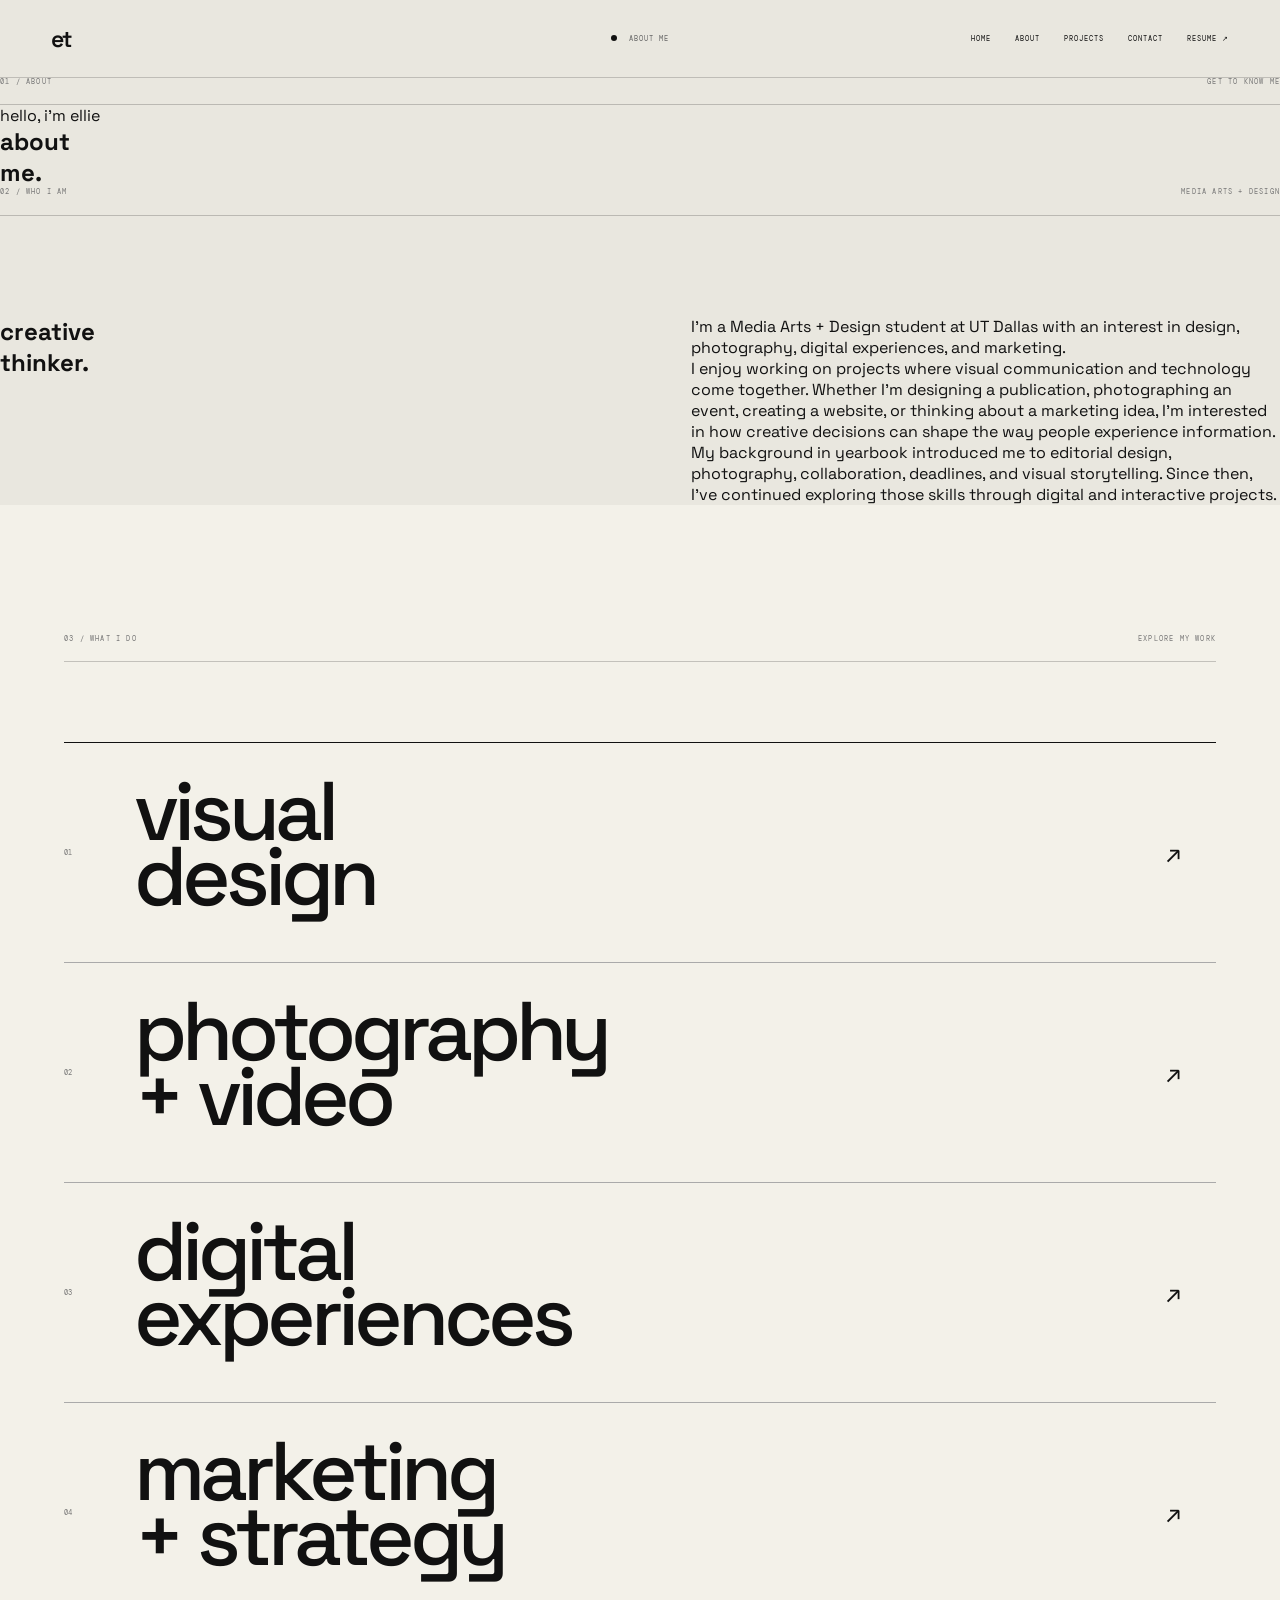
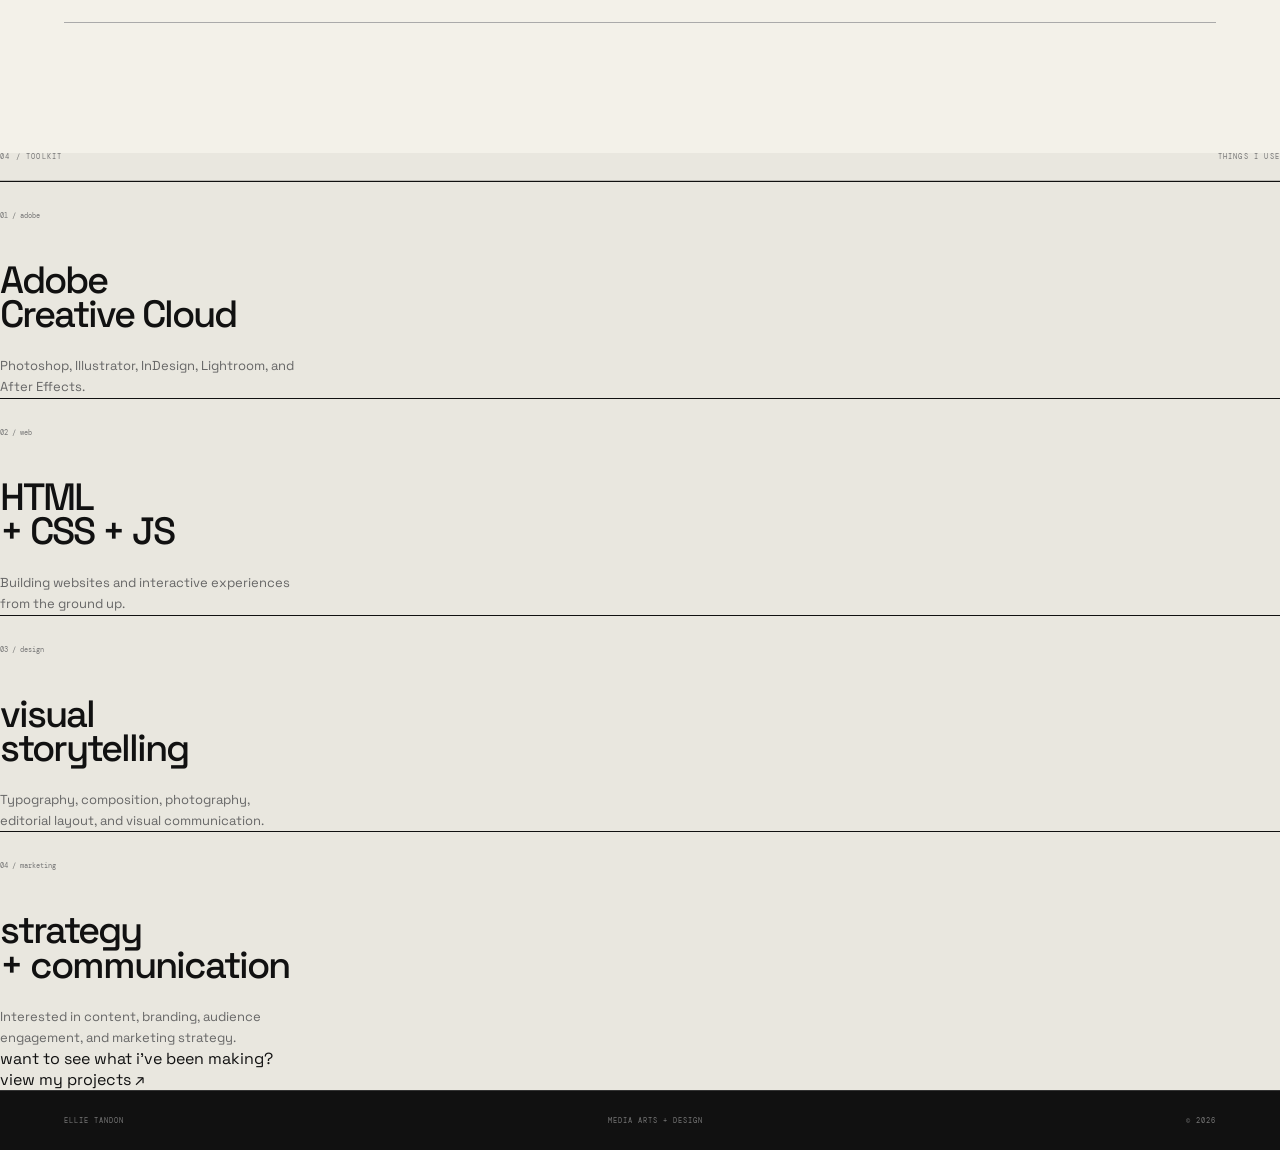
==== commit 19f7f8f9: "Update title and header content in about.html" ====
--- a/about.html
+++ b/about.html
@@ -1,4 +1,3 @@
-html
 <!DOCTYPE html>
 <html lang="en">
 
@@ -6,886 +5,251 @@
     <meta charset="UTF-8">
     <meta name="viewport" content="width=device-width, initial-scale=1.0">
 
-    <title>about me — ellie</title>
+    <title>About Me — Ellie Tandon</title>
 
     <link rel="stylesheet" href="style.css">
 </head>
 
 <body>
 
-    <!-- =====================================================
-         LOADING SCREEN
-    ===================================================== -->
-
-    <div class="loading-screen" id="loadingScreen">
-
-        <div class="loader-inner">
-
-            <div class="loader-name">ellie</div>
-
-            <div class="loader-line">
-                <div class="loader-progress"></div>
-            </div>
-
-            <div class="loader-status">
-                <span>opening about me</span>
-                <span id="loaderPercent">0%</span>
-            </div>
-
-        </div>
-
-    </div>
-
-
-    <!-- =====================================================
-         WEBSITE
-    ===================================================== -->
-
-    <div class="site" id="site">
-
-
-        <!-- =================================================
-             HEADER
-        ================================================= -->
-
-        <header class="site-header">
-
-            <a href="index.html" class="logo">
-                et
-            </a>
-
-
-            <div class="header-status">
-
-                <span class="status-dot"></span>
-
-                about me
-
-            </div>
-
-
-            <nav>
-
-                <a href="index.html">
-                    home
-                </a>
-
-                <a href="design.html">
+<header class="site-header">
+
+    <a href="index.html" class="logo">et</a>
+
+    <div class="header-status">
+        <span class="status-dot"></span>
+        about me
+    </div>
+
+    <nav>
+        <a href="index.html">home</a>
+        <a href="about.html">about</a>
+        <a href="projects.html">projects</a>
+        <a href="contact.html">contact</a>
+        <a href="etresume.pdf" target="_blank">resume ↗</a>
+    </nav>
+
+</header>
+
+<main>
+
+<section class="about-hero">
+
+    <div class="section-top">
+        <span>01 / about</span>
+        <span>get to know me</span>
+    </div>
+
+    <div class="about-title">
+
+        <p class="hero-eyebrow">
+            hello, i'm ellie
+        </p>
+
+        <h1>
+            about<br>
+            <span>me.</span>
+        </h1>
+
+    </div>
+
+</section>
+
+
+<section class="about-intro">
+
+    <div class="section-top">
+        <span>02 / who i am</span>
+        <span>media arts + design</span>
+    </div>
+
+    <div class="about-grid">
+
+        <h2>
+            creative<br>
+            thinker<span>.</span>
+        </h2>
+
+        <div>
+
+            <p class="large-text">
+                I’m a Media Arts + Design student at
+                UT Dallas with an interest in design,
+                photography, digital experiences,
+                and marketing.
+            </p>
+
+            <p>
+                I enjoy working on projects where visual
+                communication and technology come together.
+                Whether I’m designing a publication,
+                photographing an event, creating a website,
+                or thinking about a marketing idea,
+                I’m interested in how creative decisions
+                can shape the way people experience information.
+            </p>
+
+            <p>
+                My background in yearbook introduced me to
+                editorial design, photography, collaboration,
+                deadlines, and visual storytelling.
+                Since then, I’ve continued exploring those
+                skills through digital and interactive projects.
+            </p>
+
+        </div>
+
+    </div>
+
+</section>
+
+
+<section class="about-page-interests">
+
+    <div class="section-top">
+        <span>03 / what i do</span>
+        <span>explore my work</span>
+    </div>
+
+    <div class="about-interest-list">
+
+        <a href="design.html" class="about-interest">
+
+            <span>01</span>
+
+            <div>
+                <h2>
+                    visual<br>
                     design
-                </a>
-
-                <a href="marketing.html">
-                    marketing
-                </a>
-
-                <a href="etresume.pdf" target="_blank">
-                    resume ↗
-                </a>
-
-            </nav>
-
-        </header>
-
-
-
-        <main>
-
-
-            <!-- =================================================
-                 ABOUT HERO
-            ================================================= -->
-
-            <section class="about-page-hero">
-
-
-                <div class="about-page-meta about-page-meta-left">
-
-                    <span>01 / about me</span>
-
-                    <span>get to know ellie</span>
-
-                </div>
-
-
-                <div class="about-page-meta about-page-meta-right">
-
-                    <span>Dallas, Texas</span>
-
-                    <span>2026</span>
-
-                </div>
-
-
-                <!-- ROTATING OVALS -->
-
-                <div class="about-page-orbit about-page-orbit-one"></div>
-
-                <div class="about-page-orbit about-page-orbit-two"></div>
-
-
-                <!-- FLOATING CROSSES -->
-
-                <div class="about-page-cross about-page-cross-one">
-                    +
-                </div>
-
-                <div class="about-page-cross about-page-cross-two">
-                    +
-                </div>
-
-
-                <!-- HERO TITLE -->
-
-                <div class="about-page-title">
-
-                    <span>
-                        nice to meet you
-                    </span>
-
-                    <h1>
-                        about<br>
-                        me<span>.</span>
-                    </h1>
-
-                    <p>
-                        media arts + design / creative
-                    </p>
-
-                </div>
-
-
-                <div class="about-page-bottom">
-
-                    <span>
-                        scroll to get to know me
-                    </span>
-
-                    <span class="scroll-arrow">
-                        ↓
-                    </span>
-
-                </div>
-
-            </section>
-
-
-
-            <!-- =================================================
-                 WHO I AM
-            ================================================= -->
-
-            <section class="about-page-intro">
-
-                <div class="section-top">
-
-                    <span>02 / who i am</span>
-
-                    <span>a little about me</span>
-
-                </div>
-
-
-                <div class="about-page-intro-grid">
-
-
-                    <div class="about-page-big-number">
-                        01
-                    </div>
-
-
-                    <div class="about-page-copy">
-
-
-                        <p class="about-page-lead">
-
-                            Hi! I'm Ellie — a Media Arts & Design
-                            student at the University of Texas at
-                            Dallas, based in the Dallas–Fort Worth
-                            area.
-
-                        </p>
-
-
-                        <p>
-
-                            I’m interested in the space where
-                            <em>design, technology, photography,
-                            marketing, and digital experiences</em>
-                            meet. I like creating things that
-                            communicate an idea visually, while
-                            also thinking about the strategy,
-                            audience, and purpose behind what I'm
-                            making.
-
-                        </p>
-
-
-                        <p>
-
-                            My creative background started with
-                            graphic design, photography, and
-                            yearbook. Through yearbook, I worked
-                            on page layouts, visual storytelling,
-                            photography, editorial planning, and
-                            collaboration while helping bring an
-                            entire publication together.
-
-                        </p>
-
-
-                        <p>
-
-                            Since then, I’ve expanded into digital
-                            work. I enjoy experimenting with HTML,
-                            CSS, and JavaScript and building
-                            interactive websites and experiences.
-                            I also work with Adobe Photoshop,
-                            Illustrator, InDesign, Lightroom,
-                            After Effects, Canva, Figma, and other
-                            creative tools.
-
-                        </p>
-
-
-                        <p>
-
-                            I'm especially interested in creative
-                            opportunities involving design,
-                            branding, social media, content
-                            creation, photography, marketing,
-                            UX, and digital experiences. I like
-                            projects where I can make something,
-                            collaborate with other people, and
-                            keep learning along the way.
-
-                        </p>
-
-                    </div>
-
-                </div>
-
-            </section>
-
-
-
-            <!-- =================================================
-                 WHAT I DO
-            ================================================= -->
-
-            <section class="about-page-interests">
-
-                <div class="section-top">
-
-                    <span>03 / what i do</span>
-
-                    <span>explore my work</span>
-
-                </div>
-
-
-                <div class="about-interest-list">
-
-
-                    <!-- 01 / VISUAL DESIGN -->
-
-                    <a href="design.html" class="about-interest">
-
-                        <span>01</span>
-
-                        <div>
-
-                            <h2>
-                                visual<br>
-                                design
-                            </h2>
-
-                        </div>
-
-                        <span class="interest-arrow">
-                            ↗
-                        </span>
-
-                    </a>
-
-
-                    <!-- 02 / PHOTOGRAPHY + VIDEO -->
-
-                    <a href="photography.html" class="about-interest">
-
-                        <span>02</span>
-
-                        <div>
-
-                            <h2>
-                                photography<br>
-                                + video
-                            </h2>
-
-                        </div>
-
-                        <span class="interest-arrow">
-                            ↗
-                        </span>
-
-                    </a>
-
-
-                    <!-- 03 / DIGITAL EXPERIENCES -->
-
-                    <a
-                        href="desktop-narrative.html"
-                        class="about-interest"
-                    >
-
-                        <span>03</span>
-
-                        <div>
-
-                            <h2>
-                                digital<br>
-                                experiences
-                            </h2>
-
-                        </div>
-
-                        <span class="interest-arrow">
-                            ↗
-                        </span>
-
-                    </a>
-
-
-                    <!-- 04 / MARKETING + STRATEGY -->
-
-                    <a
-                        href="marketing.html"
-                        class="about-interest"
-                    >
-
-                        <span>04</span>
-
-                        <div>
-
-                            <h2>
-                                marketing<br>
-                                + strategy
-                            </h2>
-
-                        </div>
-
-                        <span class="interest-arrow">
-                            ↗
-                        </span>
-
-                    </a>
-
-
-                </div>
-
-            </section>
-
-
-
-            <!-- =================================================
-                 WHERE I'M BASED
-            ================================================= -->
-
-            <section class="about-location">
-
-                <div class="section-top">
-
-                    <span>04 / location</span>
-
-                    <span>where i'm based</span>
-
-                </div>
-
-
-                <div class="location-content">
-
-
-                    <div class="location-title">
-
-                        <span>
-                            currently based in
-                        </span>
-
-                        <h2>
-                            Dallas<span>.</span>
-                        </h2>
-
-                    </div>
-
-
-                    <div class="location-copy">
-
-                        <p>
-
-                            I’m based in the Dallas–Fort Worth
-                            area and currently study at the
-                            University of Texas at Dallas.
-
-                        </p>
-
-
-                        <p>
-
-                            I'm interested in opportunities
-                            throughout the Dallas creative,
-                            technology, design, and marketing
-                            community. I enjoy being around people
-                            who are building things, sharing ideas,
-                            and trying new creative approaches.
-
-                        </p>
-
-
-                        <div class="location-coordinates">
-
-                            <span>
-                                32.7767° N
-                            </span>
-
-                            <span>
-                                96.7970° W
-                            </span>
-
-                        </div>
-
-                    </div>
-
-                </div>
-
-
-                <!-- DALLAS SKYLINE -->
-
-                <div class="about-cityline">
-
-                    <div class="about-city-building building-one"></div>
-                    <div class="about-city-building building-two"></div>
-                    <div class="about-city-building building-three"></div>
-                    <div class="about-city-building building-four"></div>
-                    <div class="about-city-building building-five"></div>
-                    <div class="about-city-building building-six"></div>
-                    <div class="about-city-building building-seven"></div>
-                    <div class="about-city-building building-eight"></div>
-
-                    <div class="about-city-circle"></div>
-
-                </div>
-
-
-                <div class="about-city-name">
-                    DALLAS / TEXAS
-                </div>
-
-            </section>
-
-
-
-            <!-- =================================================
-                 BACKGROUND
-            ================================================= -->
-
-            <section class="about-page-experience">
-
-                <div class="section-top">
-
-                    <span>05 / background</span>
-
-                    <span>where i've learned</span>
-
-                </div>
-
-
-                <div class="experience-grid">
-
-
-                    <!-- EDUCATION -->
-
-                    <div class="experience-item">
-
-                        <span class="experience-number">
-                            01
-                        </span>
-
-                        <div>
-
-                            <span class="experience-label">
-                                education
-                            </span>
-
-                            <h3>
-                                UT Dallas
-                            </h3>
-
-                            <p>
-                                Media Arts & Design
-                            </p>
-
-                            <p>
-                                Minor in Marketing
-                            </p>
-
-                        </div>
-
-                    </div>
-
-
-                    <!-- YEARBOOK -->
-
-                    <div class="experience-item">
-
-                        <span class="experience-number">
-                            02
-                        </span>
-
-                        <div>
-
-                            <span class="experience-label">
-                                creative
-                            </span>
-
-                            <h3>
-                                yearbook
-                            </h3>
-
-                            <p>
-
-                                Editorial leadership, graphic
-                                design, photography, page design,
-                                organization, and visual
-                                storytelling.
-
-                            </p>
-
-                        </div>
-
-                    </div>
-
-
-                    <!-- COLOR GUARD -->
-
-                    <div class="experience-item">
-
-                        <span class="experience-number">
-                            03
-                        </span>
-
-                        <div>
-
-                            <span class="experience-label">
-                                leadership
-                            </span>
-
-                            <h3>
-                                color guard
-                            </h3>
-
-                            <p>
-
-                                Teamwork, collaboration,
-                                communication, leadership,
-                                discipline, and performance.
-
-                            </p>
-
-                        </div>
-
-                    </div>
-
-
-                    <!-- CREATIVE TOOLS -->
-
-                    <div class="experience-item">
-
-                        <span class="experience-number">
-                            04
-                        </span>
-
-                        <div>
-
-                            <span class="experience-label">
-                                creative tools
-                            </span>
-
-                            <h3>
-                                digital skills
-                            </h3>
-
-                            <p>
-
-                                Adobe Creative Cloud, Figma,
-                                Canva, HTML, CSS, JavaScript,
-                                GitHub, Visual Studio Code,
-                                and more.
-
-                            </p>
-
-                        </div>
-
-                    </div>
-
-
-                </div>
-
-            </section>
-
-
-
-            <!-- =================================================
-                 CURRENTLY
-            ================================================= -->
-
-            <section class="about-current">
-
-                <div class="section-top">
-
-                    <span>06 / currently</span>
-
-                    <span>where i'm headed</span>
-
-                </div>
-
-
-                <div class="currently-content">
-
-
-                    <h2>
-                        always<br>
-                        learning<span>.</span>
-                    </h2>
-
-
-                    <div class="currently-copy">
-
-
-                        <p>
-
-                            Right now, I'm continuing to build my
-                            creative portfolio while studying
-                            Media Arts & Design at UT Dallas.
-
-                        </p>
-
-
-                        <p>
-
-                            I'm exploring opportunities in design,
-                            marketing, social media, photography,
-                            video, UX, and digital experiences.
-                            I'm especially interested in places
-                            where I can contribute creatively,
-                            collaborate with a team, and gain
-                            real-world experience.
-
-                        </p>
-
-
-                        <p>
-
-                            I’m still figuring out exactly where
-                            my career will take me, which is part
-                            of what I enjoy. I want to keep trying
-                            different kinds of creative work and
-                            see where my interests and strengths
-                            take me.
-
-                        </p>
-
-
-                        <div class="currently-links">
-
-                            <a href="design.html">
-                                explore my design work
-                                <span>↗</span>
-                            </a>
-
-                            <a href="marketing.html">
-                                explore my marketing work
-                                <span>↗</span>
-                            </a>
-
-                            <a href="contact.html">
-                                get in touch
-                                <span>↗</span>
-                            </a>
-
-                        </div>
-
-                    </div>
-
-                </div>
-
-            </section>
-
-
-
-            <!-- =================================================
-                 CONNECT
-            ================================================= -->
-
-            <section class="about-connect">
-
-                <div class="section-top">
-
-                    <span>07 / connect</span>
-
-                    <span>find me online</span>
-
-                </div>
-
-
-                <div class="about-connect-grid">
-
-
-                    <!-- EMAIL -->
-
-                    <a
-                        href="mailto:ellie.tandon@utdallas.edu"
-                        class="about-connect-card"
-                    >
-
-                        <span>
-                            email
-                        </span>
-
-                        <strong>
-                            ellie.tandon<br>
-                            @utdallas.edu
-                        </strong>
-
-                        <small>
-                            ↗
-                        </small>
-
-                    </a>
-
-
-                    <!-- LINKEDIN -->
-
-                    <a
-                        href="https://www.linkedin.com/in/ellie-tandon-221768340/"
-                        target="_blank"
-                        rel="noopener noreferrer"
-                        class="about-connect-card"
-                    >
-
-                        <span>
-                            linkedin
-                        </span>
-
-                        <strong>
-                            connect<br>
-                            with me
-                        </strong>
-
-                        <small>
-                            ↗
-                        </small>
-
-                    </a>
-
-
-                    <!-- RESUME -->
-
-                    <a
-                        href="etresume.pdf"
-                        target="_blank"
-                        class="about-connect-card"
-                    >
-
-                        <span>
-                            resume
-                        </span>
-
-                        <strong>
-                            view my<br>
-                            resume
-                        </strong>
-
-                        <small>
-                            ↗
-                        </small>
-
-                    </a>
-
-
-                </div>
-
-            </section>
-
-
-
-            <!-- =================================================
-                 CONTACT
-            ================================================= -->
-
-            <section class="contact-section">
-
-                <div class="contact-top">
-
-                    <span>08 / contact</span>
-
-                    <span>let's connect</span>
-
-                </div>
-
-
-                <div class="contact-content">
-
-                    <p>
-
-                        want to<br>
-                        work together?
-
-                    </p>
-
-
-                    <a href="contact.html">
-
-                        say hello
-
-                        <span>↗</span>
-
-                    </a>
-
-                </div>
-
-            </section>
-
-
-        </main>
-
-
-
-        <!-- =================================================
-             FOOTER
-        ================================================= -->
-
-        <footer>
-
-            <span>
-                ellie
-            </span>
-
-            <span>
-                media arts + design
-            </span>
-
-            <span>
-                © 2026
-            </span>
-
-        </footer>
-
-
-    </div>
-
-
-    <script src="script.js"></script>
+                </h2>
+            </div>
+
+            <span class="interest-arrow">↗</span>
+
+        </a>
+
+        <a href="photography.html" class="about-interest">
+
+            <span>02</span>
+
+            <div>
+                <h2>
+                    photography<br>
+                    + video
+                </h2>
+            </div>
+
+            <span class="interest-arrow">↗</span>
+
+        </a>
+
+        <a href="desktop-narrative.html" class="about-interest">
+
+            <span>03</span>
+
+            <div>
+                <h2>
+                    digital<br>
+                    experiences
+                </h2>
+            </div>
+
+            <span class="interest-arrow">↗</span>
+
+        </a>
+
+        <a href="marketing.html" class="about-interest">
+
+            <span>04</span>
+
+            <div>
+                <h2>
+                    marketing<br>
+                    + strategy
+                </h2>
+            </div>
+
+            <span class="interest-arrow">↗</span>
+
+        </a>
+
+    </div>
+
+</section>
+
+
+<section class="about-toolkit">
+
+    <div class="section-top">
+        <span>04 / toolkit</span>
+        <span>things i use</span>
+    </div>
+
+    <div class="tool-grid">
+
+        <div class="tool">
+            <span>01 / adobe</span>
+            <h3>Adobe<br>Creative Cloud</h3>
+            <p>
+                Photoshop, Illustrator, InDesign,
+                Lightroom, and After Effects.
+            </p>
+        </div>
+
+        <div class="tool">
+            <span>02 / web</span>
+            <h3>HTML<br>+ CSS + JS</h3>
+            <p>
+                Building websites and interactive
+                experiences from the ground up.
+            </p>
+        </div>
+
+        <div class="tool">
+            <span>03 / design</span>
+            <h3>visual<br>storytelling</h3>
+            <p>
+                Typography, composition, photography,
+                editorial layout, and visual communication.
+            </p>
+        </div>
+
+        <div class="tool">
+            <span>04 / marketing</span>
+            <h3>strategy<br>+ communication</h3>
+            <p>
+                Interested in content, branding,
+                audience engagement, and marketing strategy.
+            </p>
+        </div>
+
+    </div>
+
+</section>
+
+
+<section class="about-end">
+
+    <p>
+        want to see what i've been making?
+    </p>
+
+    <a href="projects.html">
+        view my projects ↗
+    </a>
+
+</section>
+
+</main>
+
+<footer>
+    <span>ellie tandon</span>
+    <span>media arts + design</span>
+    <span>© 2026</span>
+</footer>
+
+<script src="script.js"></script>
 
 </body>
-
 </html>
 
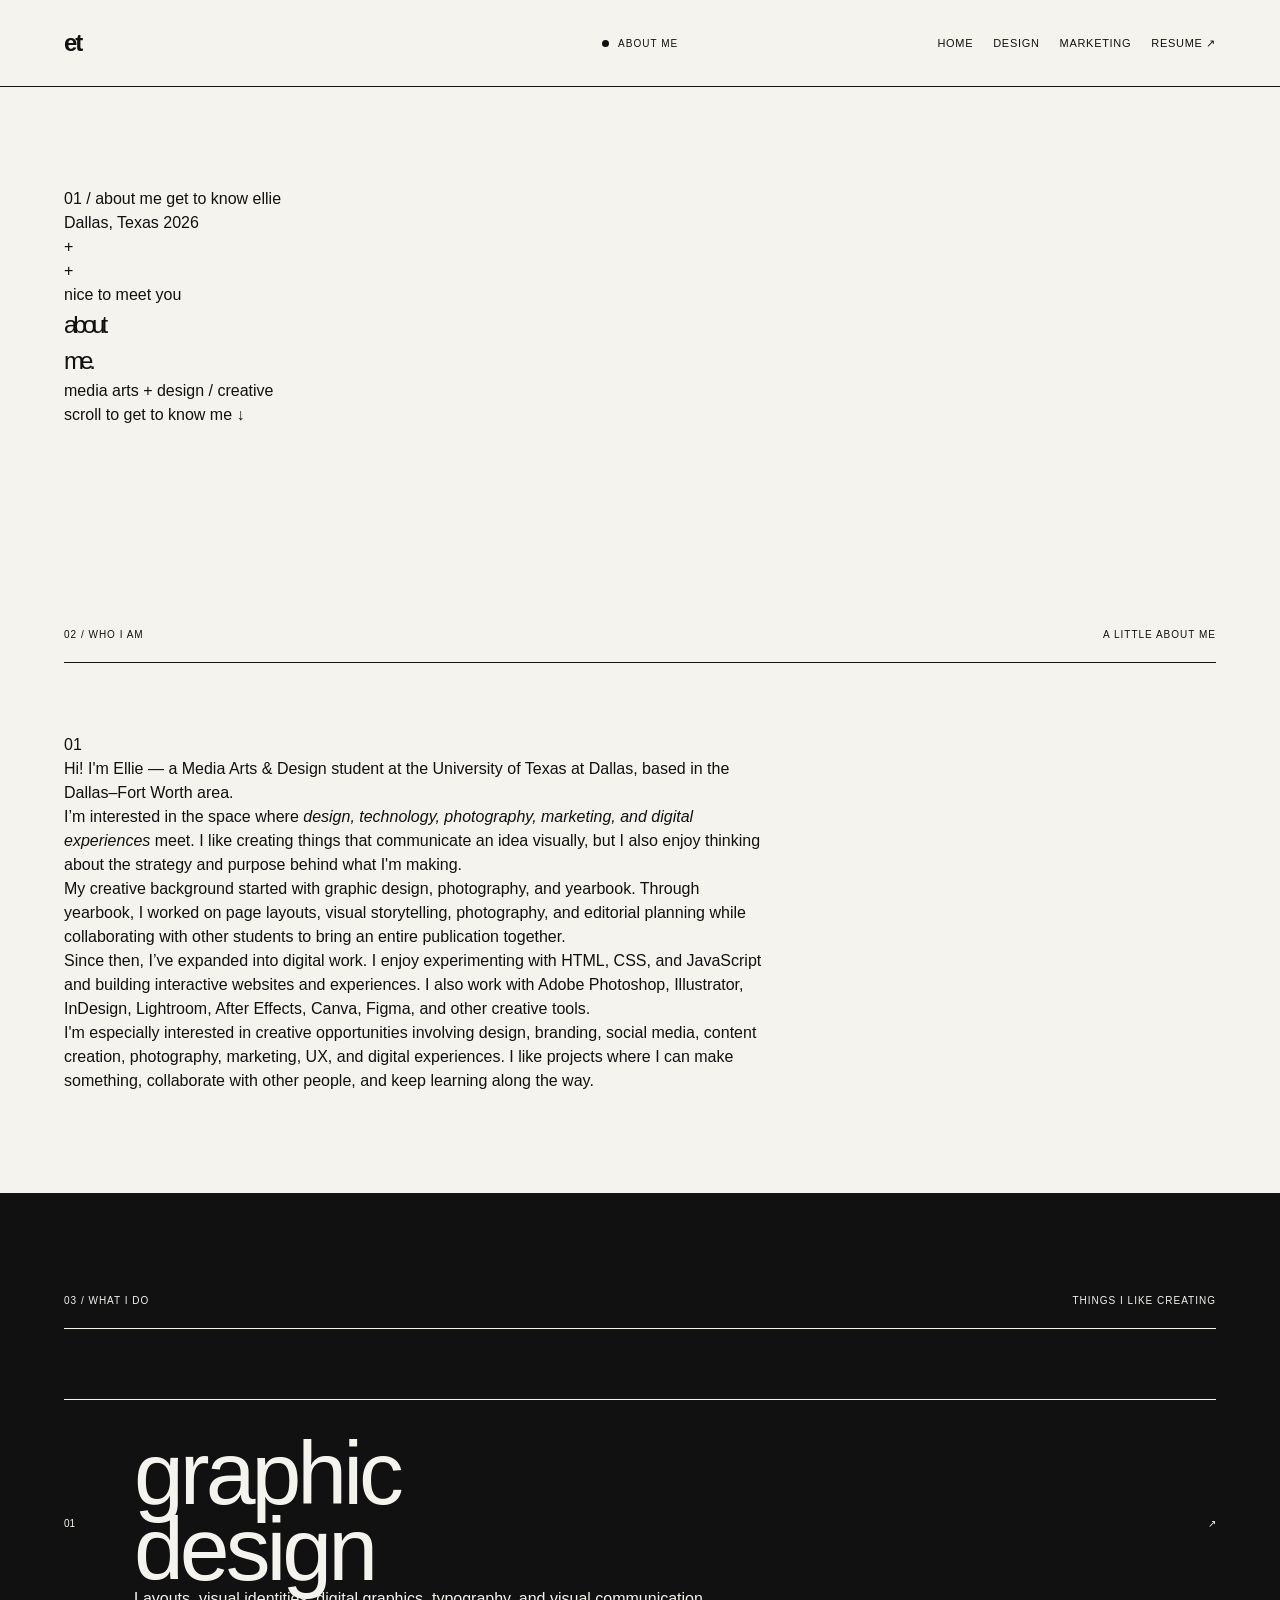
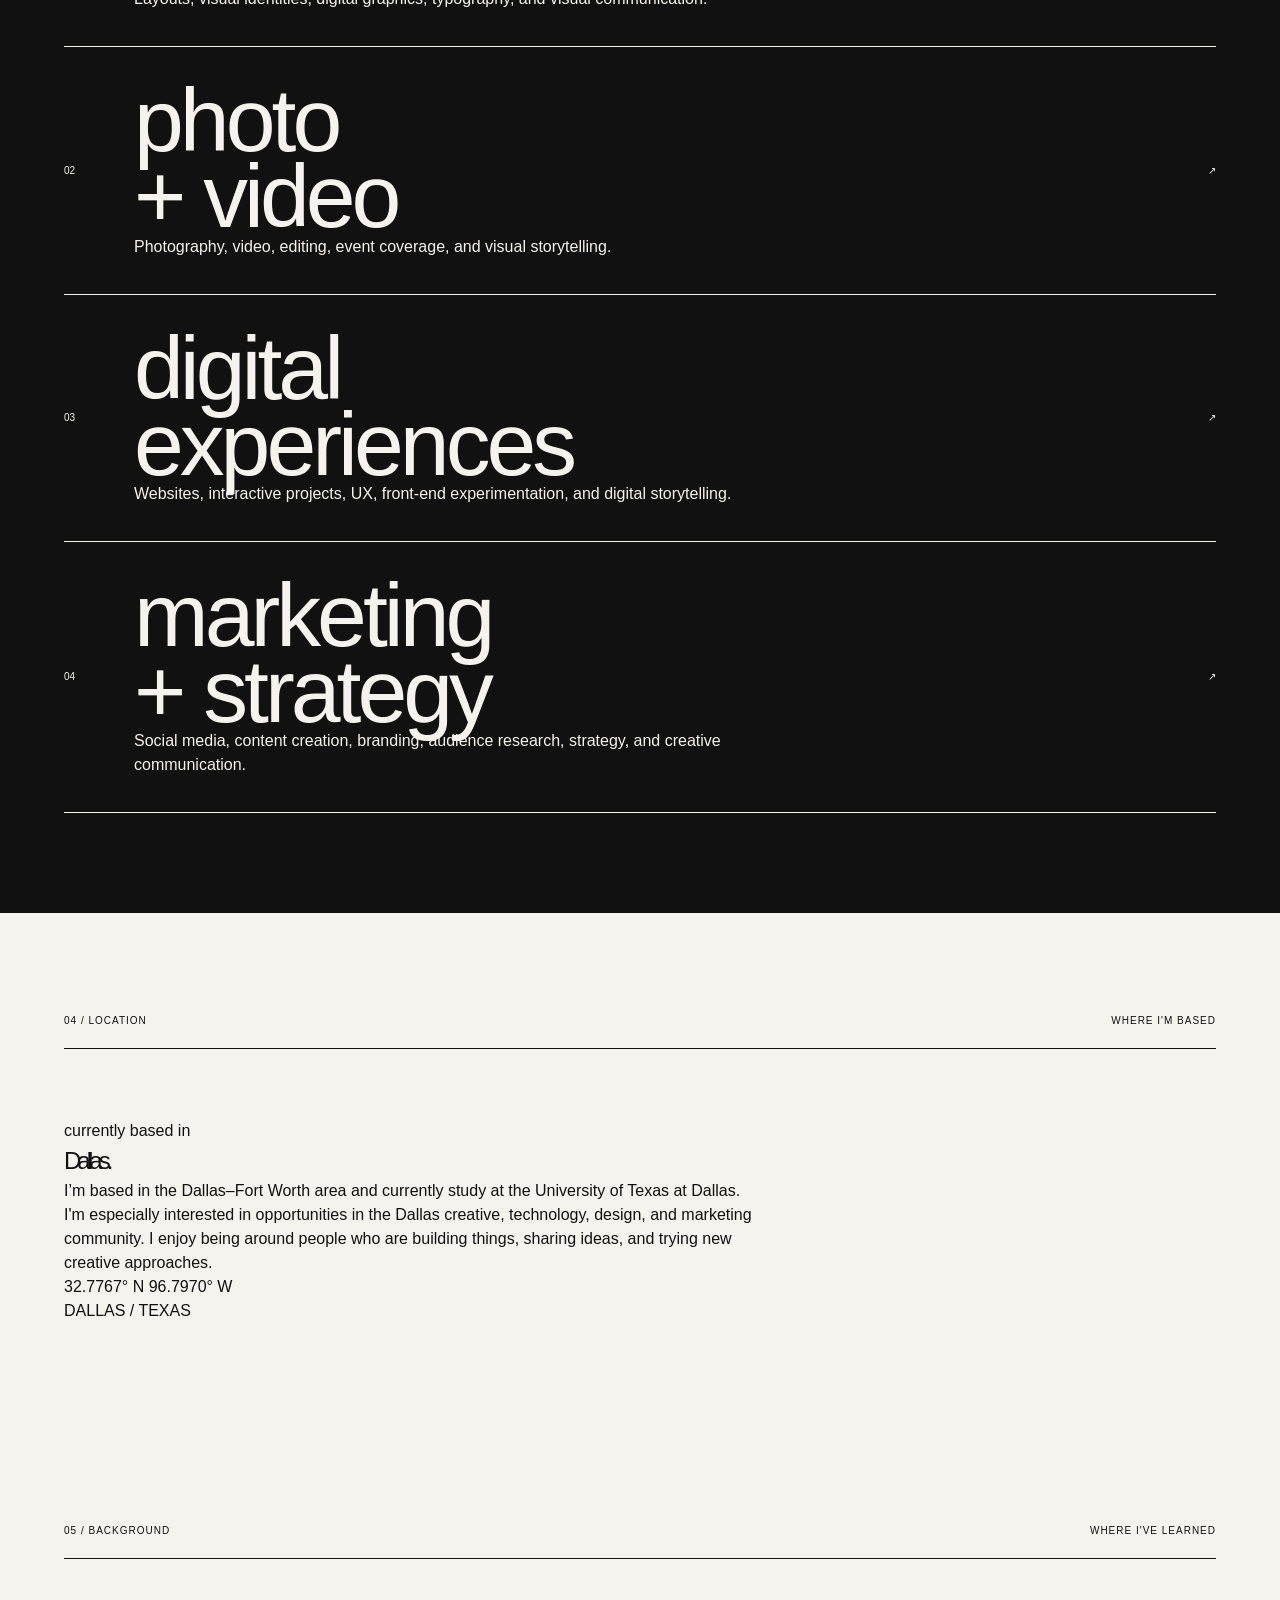
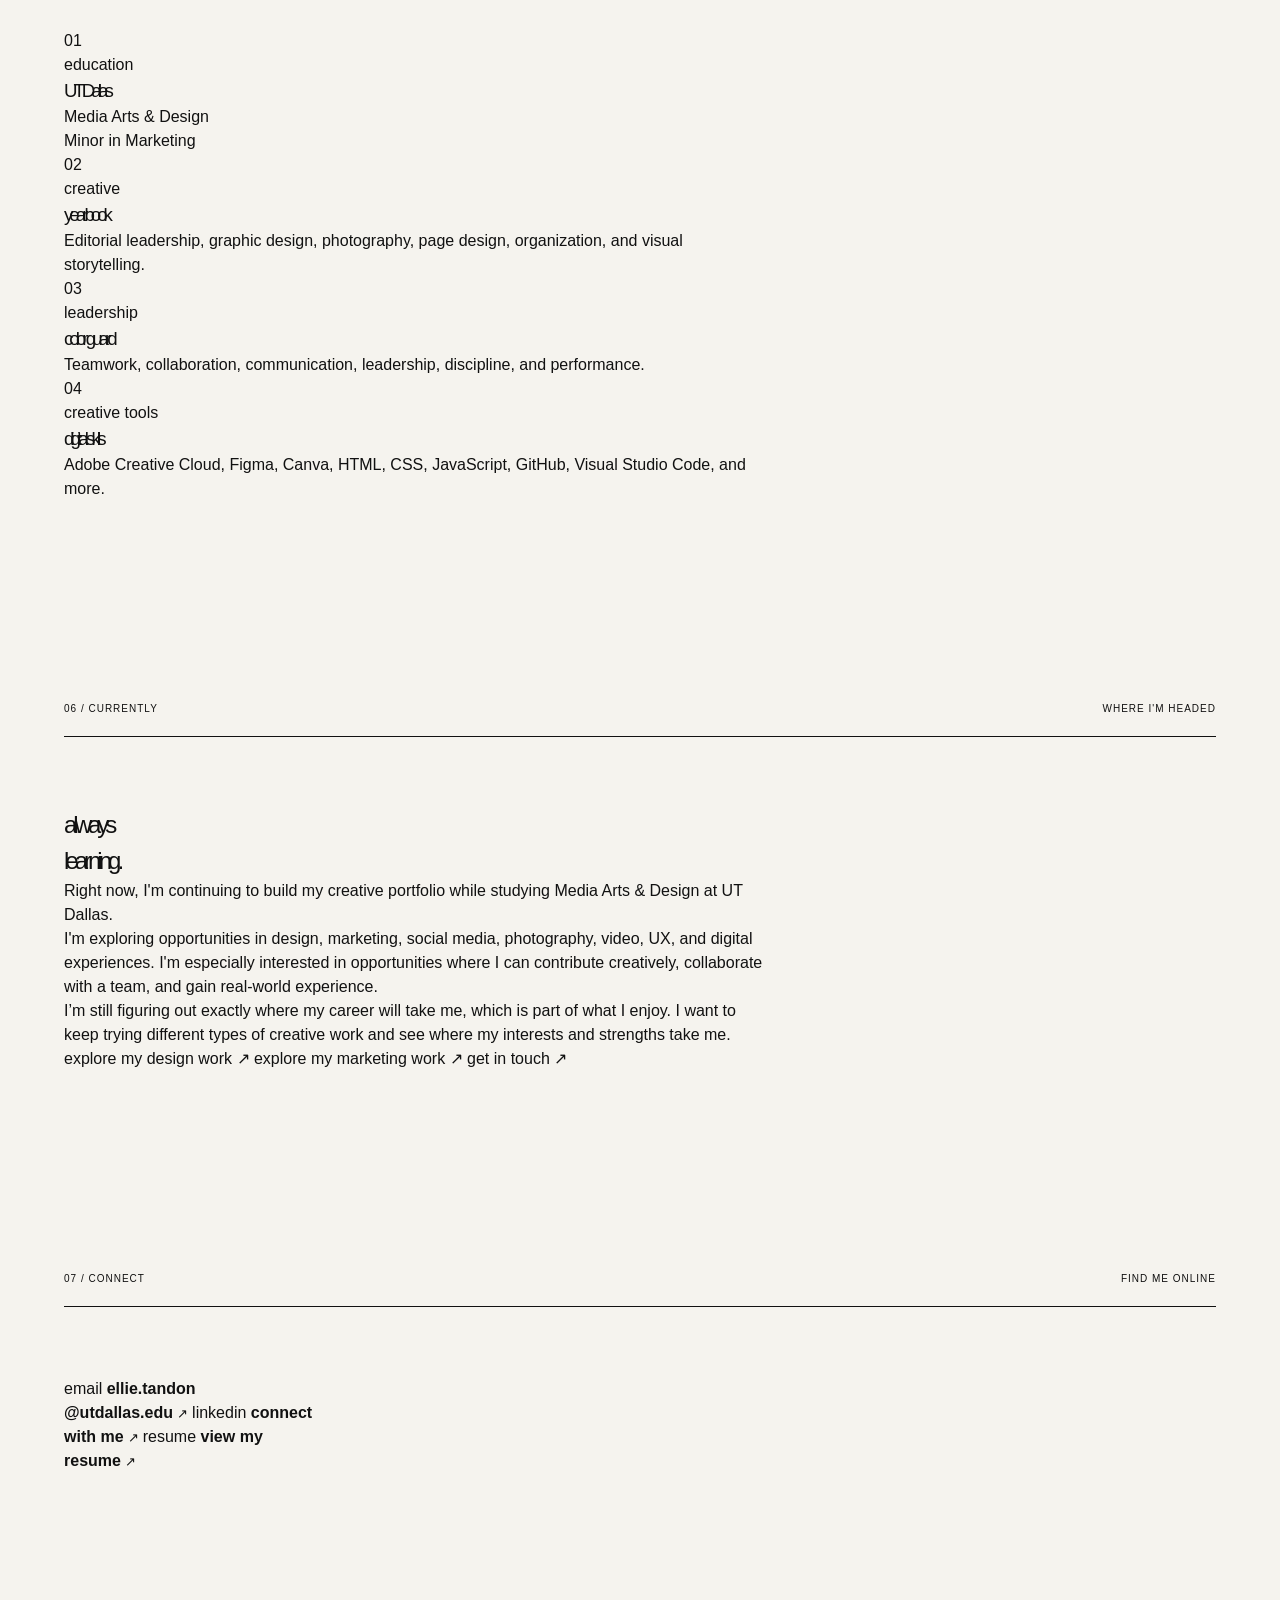
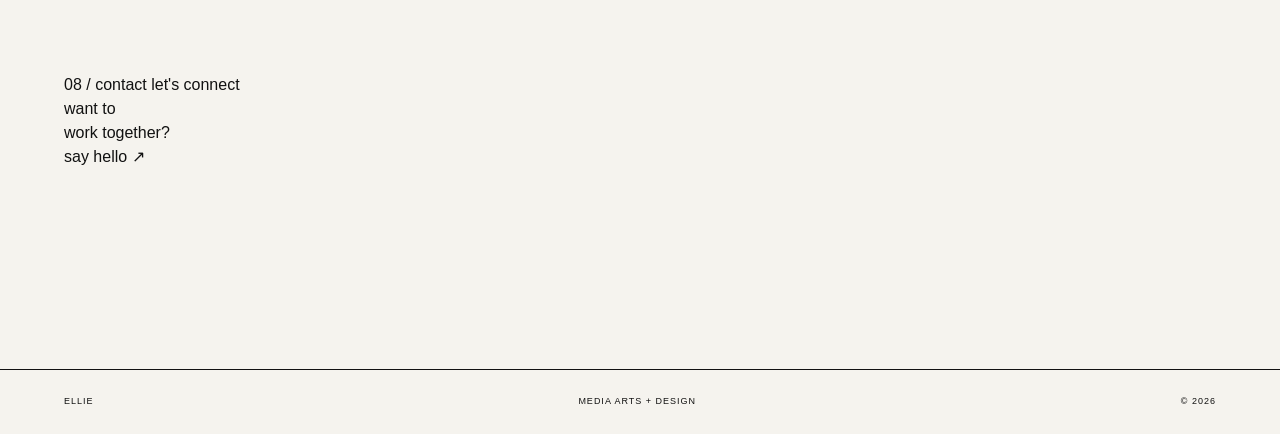
==== commit b20c27da: "Revise about.html structure and content Updated the title and added a loading screen with progress i" ====
--- a/about.html
+++ b/about.html
@@ -5,251 +5,875 @@
     <meta charset="UTF-8">
     <meta name="viewport" content="width=device-width, initial-scale=1.0">
 
-    <title>About Me — Ellie Tandon</title>
+    <title>about me — ellie</title>
 
     <link rel="stylesheet" href="style.css">
 </head>
 
 <body>
 
-<header class="site-header">
-
-    <a href="index.html" class="logo">et</a>
-
-    <div class="header-status">
-        <span class="status-dot"></span>
-        about me
+    <!-- LOADING SCREEN -->
+    <div class="loading-screen" id="loadingScreen">
+
+        <div class="loader-inner">
+
+            <div class="loader-name">ellie</div>
+
+            <div class="loader-line">
+                <div class="loader-progress"></div>
+            </div>
+
+            <div class="loader-status">
+                <span>opening about me</span>
+                <span id="loaderPercent">0%</span>
+            </div>
+
+        </div>
+
     </div>
 
-    <nav>
-        <a href="index.html">home</a>
-        <a href="about.html">about</a>
-        <a href="projects.html">projects</a>
-        <a href="contact.html">contact</a>
-        <a href="etresume.pdf" target="_blank">resume ↗</a>
-    </nav>
-
-</header>
-
-<main>
-
-<section class="about-hero">
-
-    <div class="section-top">
-        <span>01 / about</span>
-        <span>get to know me</span>
+
+    <!-- WEBSITE -->
+    <div class="site" id="site">
+
+
+        <!-- HEADER -->
+
+        <header class="site-header">
+
+            <a href="index.html" class="logo">
+                et
+            </a>
+
+            <div class="header-status">
+
+                <span class="status-dot"></span>
+
+                about me
+
+            </div>
+
+            <nav>
+
+                <a href="index.html">
+                    home
+                </a>
+
+                <a href="design.html">
+                    design
+                </a>
+
+                <a href="marketing.html">
+                    marketing
+                </a>
+
+                <a href="etresume.pdf" target="_blank">
+                    resume ↗
+                </a>
+
+            </nav>
+
+        </header>
+
+
+
+        <main>
+
+
+            <!-- =================================================
+                 HERO
+            ================================================= -->
+
+            <section class="about-page-hero">
+
+
+                <div class="about-page-meta about-page-meta-left">
+
+                    <span>01 / about me</span>
+
+                    <span>get to know ellie</span>
+
+                </div>
+
+
+                <div class="about-page-meta about-page-meta-right">
+
+                    <span>Dallas, Texas</span>
+
+                    <span>2026</span>
+
+                </div>
+
+
+
+                <!-- ROTATING OVALS -->
+
+                <div class="about-page-orbit about-page-orbit-one"></div>
+
+                <div class="about-page-orbit about-page-orbit-two"></div>
+
+
+
+                <!-- FLOATING CROSSES -->
+
+                <div class="about-page-cross about-page-cross-one">
+                    +
+                </div>
+
+                <div class="about-page-cross about-page-cross-two">
+                    +
+                </div>
+
+
+
+                <!-- TITLE -->
+
+                <div class="about-page-title">
+
+                    <span>
+                        nice to meet you
+                    </span>
+
+                    <h1>
+                        about<br>
+                        me<span>.</span>
+                    </h1>
+
+                    <p>
+                        media arts + design / creative
+                    </p>
+
+                </div>
+
+
+
+                <div class="about-page-bottom">
+
+                    <span>
+                        scroll to get to know me
+                    </span>
+
+                    <span class="scroll-arrow">
+                        ↓
+                    </span>
+
+                </div>
+
+            </section>
+
+
+
+            <!-- =================================================
+                 WHO I AM
+            ================================================= -->
+
+            <section class="about-page-intro">
+
+                <div class="section-top">
+
+                    <span>02 / who i am</span>
+
+                    <span>a little about me</span>
+
+                </div>
+
+
+                <div class="about-page-intro-grid">
+
+
+                    <div class="about-page-big-number">
+                        01
+                    </div>
+
+
+                    <div class="about-page-copy">
+
+                        <p class="about-page-lead">
+
+                            Hi! I'm Ellie — a Media Arts & Design
+                            student at the University of Texas at
+                            Dallas, based in the Dallas–Fort Worth
+                            area.
+
+                        </p>
+
+
+                        <p>
+
+                            I’m interested in the space where
+                            <em>design, technology, photography,
+                            marketing, and digital experiences</em>
+                            meet. I like creating things that
+                            communicate an idea visually, but I
+                            also enjoy thinking about the strategy
+                            and purpose behind what I'm making.
+
+                        </p>
+
+
+                        <p>
+
+                            My creative background started with
+                            graphic design, photography, and
+                            yearbook. Through yearbook, I worked
+                            on page layouts, visual storytelling,
+                            photography, and editorial planning
+                            while collaborating with other students
+                            to bring an entire publication together.
+
+                        </p>
+
+
+                        <p>
+
+                            Since then, I’ve expanded into digital
+                            work. I enjoy experimenting with HTML,
+                            CSS, and JavaScript and building
+                            interactive websites and experiences.
+                            I also work with Adobe Photoshop,
+                            Illustrator, InDesign, Lightroom,
+                            After Effects, Canva, Figma, and other
+                            creative tools.
+
+                        </p>
+
+
+                        <p>
+
+                            I'm especially interested in creative
+                            opportunities involving design,
+                            branding, social media, content
+                            creation, photography, marketing,
+                            UX, and digital experiences. I like
+                            projects where I can make something,
+                            collaborate with other people, and
+                            keep learning along the way.
+
+                        </p>
+
+                    </div>
+
+                </div>
+
+            </section>
+
+
+
+            <!-- =================================================
+                 WHAT I DO
+            ================================================= -->
+
+            <section class="about-page-interests">
+
+                <div class="section-top">
+
+                    <span>03 / what i do</span>
+
+                    <span>things i like creating</span>
+
+                </div>
+
+
+                <div class="about-interest-list">
+
+
+                    <div class="about-interest">
+
+                        <span>01</span>
+
+                        <div>
+
+                            <h2>
+                                graphic<br>
+                                design
+                            </h2>
+
+                            <p>
+                                Layouts, visual identities,
+                                digital graphics, typography,
+                                and visual communication.
+                            </p>
+
+                        </div>
+
+                        <span class="interest-arrow">
+                            ↗
+                        </span>
+
+                    </div>
+
+
+
+                    <div class="about-interest">
+
+                        <span>02</span>
+
+                        <div>
+
+                            <h2>
+                                photo<br>
+                                + video
+                            </h2>
+
+                            <p>
+                                Photography, video, editing,
+                                event coverage, and visual
+                                storytelling.
+                            </p>
+
+                        </div>
+
+                        <span class="interest-arrow">
+                            ↗
+                        </span>
+
+                    </div>
+
+
+
+                    <div class="about-interest">
+
+                        <span>03</span>
+
+                        <div>
+
+                            <h2>
+                                digital<br>
+                                experiences
+                            </h2>
+
+                            <p>
+                                Websites, interactive projects,
+                                UX, front-end experimentation,
+                                and digital storytelling.
+                            </p>
+
+                        </div>
+
+                        <span class="interest-arrow">
+                            ↗
+                        </span>
+
+                    </div>
+
+
+
+                    <div class="about-interest">
+
+                        <span>04</span>
+
+                        <div>
+
+                            <h2>
+                                marketing<br>
+                                + strategy
+                            </h2>
+
+                            <p>
+                                Social media, content creation,
+                                branding, audience research,
+                                strategy, and creative
+                                communication.
+                            </p>
+
+                        </div>
+
+                        <span class="interest-arrow">
+                            ↗
+                        </span>
+
+                    </div>
+
+
+                </div>
+
+            </section>
+
+
+
+            <!-- =================================================
+                 WHERE I'M BASED
+            ================================================= -->
+
+            <section class="about-location">
+
+                <div class="section-top">
+
+                    <span>04 / location</span>
+
+                    <span>where i'm based</span>
+
+                </div>
+
+
+                <div class="location-content">
+
+
+                    <div class="location-title">
+
+                        <span>
+                            currently based in
+                        </span>
+
+                        <h2>
+                            Dallas<span>.</span>
+                        </h2>
+
+                    </div>
+
+
+
+                    <div class="location-copy">
+
+                        <p>
+
+                            I’m based in the Dallas–Fort Worth
+                            area and currently study at the
+                            University of Texas at Dallas.
+
+                        </p>
+
+
+                        <p>
+
+                            I'm especially interested in
+                            opportunities in the Dallas creative,
+                            technology, design, and marketing
+                            community. I enjoy being around people
+                            who are building things, sharing ideas,
+                            and trying new creative approaches.
+
+                        </p>
+
+
+                        <div class="location-coordinates">
+
+                            <span>
+                                32.7767° N
+                            </span>
+
+                            <span>
+                                96.7970° W
+                            </span>
+
+                        </div>
+
+                    </div>
+
+                </div>
+
+
+                <!-- DALLAS SKYLINE -->
+
+                <div class="about-cityline">
+
+                    <div class="about-city-building building-one"></div>
+                    <div class="about-city-building building-two"></div>
+                    <div class="about-city-building building-three"></div>
+                    <div class="about-city-building building-four"></div>
+                    <div class="about-city-building building-five"></div>
+                    <div class="about-city-building building-six"></div>
+                    <div class="about-city-building building-seven"></div>
+                    <div class="about-city-building building-eight"></div>
+
+                    <div class="about-city-circle"></div>
+
+                </div>
+
+
+                <div class="about-city-name">
+                    DALLAS / TEXAS
+                </div>
+
+            </section>
+
+
+
+            <!-- =================================================
+                 BACKGROUND
+            ================================================= -->
+
+            <section class="about-page-experience">
+
+                <div class="section-top">
+
+                    <span>05 / background</span>
+
+                    <span>where i've learned</span>
+
+                </div>
+
+
+                <div class="experience-grid">
+
+
+                    <!-- UTD -->
+
+                    <div class="experience-item">
+
+                        <span class="experience-number">
+                            01
+                        </span>
+
+                        <div>
+
+                            <span class="experience-label">
+                                education
+                            </span>
+
+                            <h3>
+                                UT Dallas
+                            </h3>
+
+                            <p>
+                                Media Arts & Design
+                            </p>
+
+                            <p>
+                                Minor in Marketing
+                            </p>
+
+                        </div>
+
+                    </div>
+
+
+
+                    <!-- YEARBOOK -->
+
+                    <div class="experience-item">
+
+                        <span class="experience-number">
+                            02
+                        </span>
+
+                        <div>
+
+                            <span class="experience-label">
+                                creative
+                            </span>
+
+                            <h3>
+                                yearbook
+                            </h3>
+
+                            <p>
+                                Editorial leadership, graphic
+                                design, photography, page design,
+                                organization, and visual storytelling.
+                            </p>
+
+                        </div>
+
+                    </div>
+
+
+
+                    <!-- COLOR GUARD -->
+
+                    <div class="experience-item">
+
+                        <span class="experience-number">
+                            03
+                        </span>
+
+                        <div>
+
+                            <span class="experience-label">
+                                leadership
+                            </span>
+
+                            <h3>
+                                color guard
+                            </h3>
+
+                            <p>
+                                Teamwork, collaboration,
+                                communication, leadership,
+                                discipline, and performance.
+                            </p>
+
+                        </div>
+
+                    </div>
+
+
+
+                    <!-- CREATIVE TECH -->
+
+                    <div class="experience-item">
+
+                        <span class="experience-number">
+                            04
+                        </span>
+
+                        <div>
+
+                            <span class="experience-label">
+                                creative tools
+                            </span>
+
+                            <h3>
+                                digital skills
+                            </h3>
+
+                            <p>
+                                Adobe Creative Cloud, Figma,
+                                Canva, HTML, CSS, JavaScript,
+                                GitHub, Visual Studio Code,
+                                and more.
+                            </p>
+
+                        </div>
+
+                    </div>
+
+
+                </div>
+
+            </section>
+
+
+
+            <!-- =================================================
+                 CURRENTLY
+            ================================================= -->
+
+            <section class="about-current">
+
+                <div class="section-top">
+
+                    <span>06 / currently</span>
+
+                    <span>where i'm headed</span>
+
+                </div>
+
+
+                <div class="currently-content">
+
+
+                    <h2>
+                        always<br>
+                        learning<span>.</span>
+                    </h2>
+
+
+
+                    <div class="currently-copy">
+
+                        <p>
+
+                            Right now, I'm continuing to build my
+                            creative portfolio while studying
+                            Media Arts & Design at UT Dallas.
+
+                        </p>
+
+
+                        <p>
+
+                            I'm exploring opportunities in
+                            design, marketing, social media,
+                            photography, video, UX, and digital
+                            experiences. I'm especially interested
+                            in opportunities where I can contribute
+                            creatively, collaborate with a team,
+                            and gain real-world experience.
+
+                        </p>
+
+
+                        <p>
+
+                            I’m still figuring out exactly where
+                            my career will take me, which is part
+                            of what I enjoy. I want to keep trying
+                            different types of creative work and
+                            see where my interests and strengths
+                            take me.
+
+                        </p>
+
+
+                        <div class="currently-links">
+
+                            <a href="design.html">
+                                explore my design work
+                                <span>↗</span>
+                            </a>
+
+                            <a href="marketing.html">
+                                explore my marketing work
+                                <span>↗</span>
+                            </a>
+
+                            <a href="contact.html">
+                                get in touch
+                                <span>↗</span>
+                            </a>
+
+                        </div>
+
+                    </div>
+
+                </div>
+
+            </section>
+
+
+
+            <!-- =================================================
+                 CONNECT
+            ================================================= -->
+
+            <section class="about-connect">
+
+                <div class="section-top">
+
+                    <span>07 / connect</span>
+
+                    <span>find me online</span>
+
+                </div>
+
+
+                <div class="about-connect-grid">
+
+
+                    <a
+                        href="mailto:ellie.tandon@utdallas.edu"
+                        class="about-connect-card"
+                    >
+
+                        <span>
+                            email
+                        </span>
+
+                        <strong>
+                            ellie.tandon<br>
+                            @utdallas.edu
+                        </strong>
+
+                        <small>
+                            ↗
+                        </small>
+
+                    </a>
+
+
+                    <a
+                        href="https://www.linkedin.com/in/ellie-tandon-221768340/"
+                        target="_blank"
+                        rel="noopener noreferrer"
+                        class="about-connect-card"
+                    >
+
+                        <span>
+                            linkedin
+                        </span>
+
+                        <strong>
+                            connect<br>
+                            with me
+                        </strong>
+
+                        <small>
+                            ↗
+                        </small>
+
+                    </a>
+
+
+                    <a
+                        href="etresume.pdf"
+                        target="_blank"
+                        class="about-connect-card"
+                    >
+
+                        <span>
+                            resume
+                        </span>
+
+                        <strong>
+                            view my<br>
+                            resume
+                        </strong>
+
+                        <small>
+                            ↗
+                        </small>
+
+                    </a>
+
+
+                </div>
+
+            </section>
+
+
+
+            <!-- =================================================
+                 CONTACT
+            ================================================= -->
+
+            <section class="contact-section">
+
+                <div class="contact-top">
+
+                    <span>08 / contact</span>
+
+                    <span>let's connect</span>
+
+                </div>
+
+
+                <div class="contact-content">
+
+                    <p>
+                        want to<br>
+                        work together?
+                    </p>
+
+                    <a href="contact.html">
+                        say hello
+                        <span>↗</span>
+                    </a>
+
+                </div>
+
+            </section>
+
+
+        </main>
+
+
+
+        <!-- FOOTER -->
+
+        <footer>
+
+            <span>
+                ellie
+            </span>
+
+            <span>
+                media arts + design
+            </span>
+
+            <span>
+                © 2026
+            </span>
+
+        </footer>
+
+
     </div>
 
-    <div class="about-title">
-
-        <p class="hero-eyebrow">
-            hello, i'm ellie
-        </p>
-
-        <h1>
-            about<br>
-            <span>me.</span>
-        </h1>
-
-    </div>
-
-</section>
-
-
-<section class="about-intro">
-
-    <div class="section-top">
-        <span>02 / who i am</span>
-        <span>media arts + design</span>
-    </div>
-
-    <div class="about-grid">
-
-        <h2>
-            creative<br>
-            thinker<span>.</span>
-        </h2>
-
-        <div>
-
-            <p class="large-text">
-                I’m a Media Arts + Design student at
-                UT Dallas with an interest in design,
-                photography, digital experiences,
-                and marketing.
-            </p>
-
-            <p>
-                I enjoy working on projects where visual
-                communication and technology come together.
-                Whether I’m designing a publication,
-                photographing an event, creating a website,
-                or thinking about a marketing idea,
-                I’m interested in how creative decisions
-                can shape the way people experience information.
-            </p>
-
-            <p>
-                My background in yearbook introduced me to
-                editorial design, photography, collaboration,
-                deadlines, and visual storytelling.
-                Since then, I’ve continued exploring those
-                skills through digital and interactive projects.
-            </p>
-
-        </div>
-
-    </div>
-
-</section>
-
-
-<section class="about-page-interests">
-
-    <div class="section-top">
-        <span>03 / what i do</span>
-        <span>explore my work</span>
-    </div>
-
-    <div class="about-interest-list">
-
-        <a href="design.html" class="about-interest">
-
-            <span>01</span>
-
-            <div>
-                <h2>
-                    visual<br>
-                    design
-                </h2>
-            </div>
-
-            <span class="interest-arrow">↗</span>
-
-        </a>
-
-        <a href="photography.html" class="about-interest">
-
-            <span>02</span>
-
-            <div>
-                <h2>
-                    photography<br>
-                    + video
-                </h2>
-            </div>
-
-            <span class="interest-arrow">↗</span>
-
-        </a>
-
-        <a href="desktop-narrative.html" class="about-interest">
-
-            <span>03</span>
-
-            <div>
-                <h2>
-                    digital<br>
-                    experiences
-                </h2>
-            </div>
-
-            <span class="interest-arrow">↗</span>
-
-        </a>
-
-        <a href="marketing.html" class="about-interest">
-
-            <span>04</span>
-
-            <div>
-                <h2>
-                    marketing<br>
-                    + strategy
-                </h2>
-            </div>
-
-            <span class="interest-arrow">↗</span>
-
-        </a>
-
-    </div>
-
-</section>
-
-
-<section class="about-toolkit">
-
-    <div class="section-top">
-        <span>04 / toolkit</span>
-        <span>things i use</span>
-    </div>
-
-    <div class="tool-grid">
-
-        <div class="tool">
-            <span>01 / adobe</span>
-            <h3>Adobe<br>Creative Cloud</h3>
-            <p>
-                Photoshop, Illustrator, InDesign,
-                Lightroom, and After Effects.
-            </p>
-        </div>
-
-        <div class="tool">
-            <span>02 / web</span>
-            <h3>HTML<br>+ CSS + JS</h3>
-            <p>
-                Building websites and interactive
-                experiences from the ground up.
-            </p>
-        </div>
-
-        <div class="tool">
-            <span>03 / design</span>
-            <h3>visual<br>storytelling</h3>
-            <p>
-                Typography, composition, photography,
-                editorial layout, and visual communication.
-            </p>
-        </div>
-
-        <div class="tool">
-            <span>04 / marketing</span>
-            <h3>strategy<br>+ communication</h3>
-            <p>
-                Interested in content, branding,
-                audience engagement, and marketing strategy.
-            </p>
-        </div>
-
-    </div>
-
-</section>
-
-
-<section class="about-end">
-
-    <p>
-        want to see what i've been making?
-    </p>
-
-    <a href="projects.html">
-        view my projects ↗
-    </a>
-
-</section>
-
-</main>
-
-<footer>
-    <span>ellie tandon</span>
-    <span>media arts + design</span>
-    <span>© 2026</span>
-</footer>
-
-<script src="script.js"></script>
+
+    <script src="script.js"></script>
 
 </body>
+
 </html>
 
--- a/style.css
+++ b/style.css
@@ -1,6 +1,3 @@
-@import url('https://fonts.googleapis.com/css2?family=DM+Mono:wght@400;500&family=Space+Grotesk:wght@400;500;600&display=swap');
-
-
 /* =========================================================
    RESET
 ========================================================= */
@@ -16,10 +13,15 @@
 }
 
 body {
-    background: #e9e7df;
+    font-family: Arial, Helvetica, sans-serif;
+    background: #f5f3ee;
     color: #111;
-    font-family: "Space Grotesk", sans-serif;
-    overflow-x: hidden;
+    line-height: 1.5;
+}
+
+img {
+    max-width: 100%;
+    display: block;
 }
 
 a {
@@ -27,11 +29,6 @@
     text-decoration: none;
 }
 
-img {
-    width: 100%;
-    display: block;
-}
-
 button,
 a {
     -webkit-tap-highlight-color: transparent;
@@ -39,2230 +36,853 @@
 
 
 /* =========================================================
+   GLOBAL
+========================================================= */
+
+.site-header {
+    width: 100%;
+    padding: 25px 5vw;
+    display: grid;
+    grid-template-columns: 1fr 1fr 1fr;
+    align-items: center;
+    border-bottom: 1px solid #111;
+}
+
+.logo {
+    font-size: 24px;
+    font-weight: 700;
+    letter-spacing: -2px;
+}
+
+.header-status {
+    text-align: center;
+    font-size: 10px;
+    text-transform: uppercase;
+    letter-spacing: 1px;
+}
+
+.status-dot {
+    display: inline-block;
+    width: 7px;
+    height: 7px;
+    border-radius: 50%;
+    background: #111;
+    margin-right: 6px;
+}
+
+nav {
+    display: flex;
+    justify-content: flex-end;
+    gap: 20px;
+}
+
+nav a {
+    font-size: 11px;
+    text-transform: uppercase;
+    letter-spacing: .7px;
+}
+
+nav a:hover {
+    opacity: .5;
+}
+
+main {
+    overflow: hidden;
+}
+
+section {
+    padding: 100px 5vw;
+}
+
+.section-top {
+    display: flex;
+    justify-content: space-between;
+    gap: 20px;
+    padding-bottom: 20px;
+    border-bottom: 1px solid #111;
+    margin-bottom: 70px;
+}
+
+.section-top span {
+    font-size: 10px;
+    text-transform: uppercase;
+    letter-spacing: 1px;
+}
+
+h1,
+h2,
+h3 {
+    font-weight: 400;
+    letter-spacing: -4px;
+}
+
+p {
+    max-width: 700px;
+}
+
+.large-text {
+    font-size: 25px;
+    line-height: 1.35;
+}
+
+.hero-eyebrow,
+.subtitle {
+    font-size: 11px;
+    text-transform: uppercase;
+    letter-spacing: 1.5px;
+    margin-bottom: 25px;
+}
+
+.button {
+    display: inline-block;
+    border: 1px solid #111;
+    padding: 14px 20px;
+    font-size: 11px;
+    text-transform: uppercase;
+    letter-spacing: 1px;
+    transition: .25s ease;
+}
+
+.button:hover {
+    background: #111;
+    color: #f5f3ee;
+}
+
+.text-link,
+.arrow-link {
+    font-size: 11px;
+    text-transform: uppercase;
+    letter-spacing: 1px;
+}
+
+.text-link:hover,
+.arrow-link:hover {
+    opacity: .5;
+}
+
+footer {
+    border-top: 1px solid #111;
+    padding: 25px 5vw;
+    display: flex;
+    justify-content: space-between;
+    font-size: 9px;
+    text-transform: uppercase;
+    letter-spacing: 1px;
+}
+
+
+/* =========================================================
+   HOME
+========================================================= */
+
+.home-hero {
+    min-height: calc(100vh - 76px);
+    display: flex;
+    flex-direction: column;
+    justify-content: space-between;
+}
+
+.home-meta,
+.hero-bottom {
+    display: flex;
+    justify-content: space-between;
+    font-size: 10px;
+    text-transform: uppercase;
+    letter-spacing: 1px;
+}
+
+.hero-main {
+    padding: 80px 0;
+}
+
+.home-hero h1 {
+    font-size: clamp(70px, 12vw, 180px);
+    line-height: .82;
+}
+
+.home-hero h1 span {
+    font-style: italic;
+}
+
+.hero-description {
+    margin-top: 45px;
+    font-size: 18px;
+    max-width: 520px;
+}
+
+.hero-actions {
+    margin-top: 35px;
+    display: flex;
+    align-items: center;
+    gap: 30px;
+}
+
+.home-intro-grid {
+    display: grid;
+    grid-template-columns: 1fr 1fr;
+    gap: 10vw;
+}
+
+.home-intro h2 {
+    font-size: clamp(60px, 8vw, 120px);
+    line-height: .85;
+}
+
+.home-intro h2 span {
+    font-style: italic;
+}
+
+.home-intro-grid > div {
+    padding-top: 10px;
+}
+
+.home-intro-grid p {
+    margin-bottom: 25px;
+}
+
+.home-work {
+    background: #111;
+    color: #f5f3ee;
+}
+
+.home-work .section-top {
+    border-color: #f5f3ee;
+}
+
+.home-project-list {
+    border-top: 1px solid #f5f3ee;
+}
+
+.home-project {
+    display: grid;
+    grid-template-columns: 80px 1fr 50px;
+    align-items: center;
+    padding: 35px 0;
+    border-bottom: 1px solid #f5f3ee;
+    transition: .25s ease;
+}
+
+.home-project:hover {
+    padding-left: 20px;
+}
+
+.home-project small {
+    font-size: 9px;
+    text-transform: uppercase;
+    letter-spacing: 1px;
+}
+
+.home-project h3 {
+    margin-top: 5px;
+    font-size: clamp(30px, 5vw, 65px);
+    letter-spacing: -3px;
+}
+
+.home-end {
+    min-height: 60vh;
+    display: flex;
+    flex-direction: column;
+    justify-content: center;
+}
+
+.home-end p {
+    text-transform: uppercase;
+    font-size: 10px;
+    letter-spacing: 1px;
+    margin-bottom: 20px;
+}
+
+.home-end a {
+    font-size: clamp(55px, 10vw, 140px);
+    letter-spacing: -6px;
+}
+
+
+/* =========================================================
+   ABOUT
+========================================================= */
+
+.about-hero {
+    min-height: 75vh;
+    display: flex;
+    flex-direction: column;
+    justify-content: space-between;
+}
+
+.about-title h1,
+.projects-hero h1,
+.marketing-hero h1,
+.contact-content h1 {
+    font-size: clamp(80px, 14vw, 200px);
+    line-height: .78;
+}
+
+.about-title h1 span,
+.projects-hero h1 span,
+.marketing-hero h1 span,
+.contact-content h1 span {
+    font-style: italic;
+}
+
+.about-grid {
+    display: grid;
+    grid-template-columns: 1fr 1fr;
+    gap: 10vw;
+}
+
+.about-grid h2 {
+    font-size: clamp(60px, 8vw, 120px);
+    line-height: .85;
+}
+
+.about-grid h2 span {
+    font-style: italic;
+}
+
+.about-grid p {
+    margin-bottom: 25px;
+}
+
+.about-page-interests {
+    background: #111;
+    color: #f5f3ee;
+}
+
+.about-page-interests .section-top {
+    border-color: #f5f3ee;
+}
+
+.about-interest-list {
+    border-top: 1px solid #f5f3ee;
+}
+
+.about-interest {
+    display: grid;
+    grid-template-columns: 70px 1fr 50px;
+    align-items: center;
+    padding: 35px 0;
+    border-bottom: 1px solid #f5f3ee;
+    transition: .3s ease;
+}
+
+.about-interest:hover {
+    padding-left: 20px;
+}
+
+.about-interest > span {
+    font-size: 10px;
+    text-transform: uppercase;
+}
+
+.about-interest h2 {
+    font-size: clamp(40px, 7vw, 100px);
+    line-height: .85;
+}
+
+.interest-arrow {
+    text-align: right;
+}
+
+.tool-grid {
+    display: grid;
+    grid-template-columns: repeat(4, 1fr);
+    gap: 20px;
+}
+
+.tool {
+    border-top: 1px solid #111;
+    padding-top: 20px;
+}
+
+.tool > span {
+    font-size: 9px;
+    text-transform: uppercase;
+    letter-spacing: 1px;
+}
+
+.tool h3 {
+    font-size: 35px;
+    line-height: .9;
+    margin: 50px 0 25px;
+}
+
+.tool p {
+    font-size: 13px;
+}
+
+.about-end {
+    min-height: 50vh;
+    display: flex;
+    flex-direction: column;
+    justify-content: center;
+}
+
+.about-end p {
+    text-transform: uppercase;
+    font-size: 10px;
+    letter-spacing: 1px;
+    margin-bottom: 20px;
+}
+
+.about-end a {
+    font-size: clamp(50px, 9vw, 120px);
+    letter-spacing: -5px;
+}
+
+
+/* =========================================================
+   PROJECTS
+========================================================= */
+
+.projects-hero {
+    min-height: 75vh;
+}
+
+.projects-hero h1 {
+    margin-bottom: 50px;
+}
+
+.projects-hero > p {
+    font-size: 18px;
+}
+
+.directory-list {
+    border-top: 1px solid #111;
+}
+
+.directory-item {
+    display: grid;
+    grid-template-columns: 70px 1fr 50px;
+    align-items: center;
+    padding: 35px 0;
+    border-bottom: 1px solid #111;
+    transition: .25s ease;
+}
+
+.directory-item:hover {
+    padding-left: 20px;
+}
+
+.directory-item small {
+    font-size: 9px;
+    text-transform: uppercase;
+    letter-spacing: 1px;
+}
+
+.directory-item h2 {
+    font-size: clamp(35px, 6vw, 80px);
+}
+
+.projects-note {
+    min-height: 40vh;
+    display: flex;
+    align-items: center;
+}
+
+.projects-note p {
+    font-size: 30px;
+}
+
+
+/* =========================================================
+   MARKETING
+========================================================= */
+
+.marketing-hero {
+    min-height: 75vh;
+}
+
+.marketing-hero h1 {
+    margin-bottom: 50px;
+}
+
+.marketing-hero > p:last-child {
+    font-size: 18px;
+}
+
+.marketing-grid {
+    display: grid;
+    grid-template-columns: 1fr 1fr;
+    gap: 10vw;
+}
+
+.marketing-grid h2 {
+    font-size: clamp(60px, 8vw, 120px);
+    line-height: .85;
+}
+
+.marketing-grid h2 span {
+    font-style: italic;
+}
+
+.marketing-grid p {
+    margin-bottom: 25px;
+}
+
+.marketing-list {
+    display: grid;
+    grid-template-columns: repeat(4, 1fr);
+    gap: 25px;
+}
+
+.marketing-list > div {
+    border-top: 1px solid #111;
+    padding-top: 20px;
+}
+
+.marketing-list span {
+    font-size: 10px;
+}
+
+.marketing-list h3 {
+    font-size: 40px;
+    line-height: .85;
+    margin: 70px 0 25px;
+}
+
+.marketing-list p {
+    font-size: 13px;
+}
+
+.feature-project {
+    display: grid;
+    grid-template-columns: 1fr 50px;
+    align-items: end;
+    border-top: 1px solid #111;
+    border-bottom: 1px solid #111;
+    padding: 50px 0;
+}
+
+.feature-project small {
+    font-size: 10px;
+    text-transform: uppercase;
+    letter-spacing: 1px;
+}
+
+.feature-project h2 {
+    font-size: clamp(70px, 12vw, 160px);
+    margin: 20px 0;
+}
+
+.feature-project p {
+    font-size: 16px;
+}
+
+.marketing-end {
+    min-height: 40vh;
+    display: flex;
+    align-items: center;
+}
+
+.marketing-end a {
+    font-size: clamp(50px, 9vw, 120px);
+    letter-spacing: -5px;
+}
+
+
+/* =========================================================
+   CONTACT
+========================================================= */
+
+.contact-page {
+    min-height: calc(100vh - 76px);
+}
+
+.contact-content {
+    margin-bottom: 100px;
+}
+
+.contact-content h1 {
+    margin-bottom: 60px;
+}
+
+.contact-intro {
+    font-size: 18px;
+    max-width: 600px;
+}
+
+.contact-links {
+    border-top: 1px solid #111;
+}
+
+.contact-links a {
+    display: grid;
+    grid-template-columns: 150px 1fr;
+    padding: 30px 0;
+    border-bottom: 1px solid #111;
+    transition: .25s ease;
+}
+
+.contact-links a:hover {
+    padding-left: 20px;
+}
+
+.contact-links span {
+    font-size: 10px;
+    text-transform: uppercase;
+    letter-spacing: 1px;
+}
+
+.contact-links strong {
+    font-size: clamp(25px, 4vw, 50px);
+    font-weight: 400;
+    letter-spacing: -2px;
+}
+
+
+/* =========================================================
+   CASE STUDIES
+========================================================= */
+
+.case-study {
+    max-width: 1200px;
+    margin: 0 auto;
+}
+
+.case-study h1 {
+    font-size: clamp(70px, 12vw, 160px);
+    line-height: .8;
+    margin-bottom: 50px;
+}
+
+.case-study h1 span {
+    font-style: italic;
+}
+
+.case-study > .intro {
+    font-size: 20px;
+    max-width: 700px;
+    margin-bottom: 70px;
+}
+
+.case-study-image {
+    margin: 60px 0;
+    background: #e7e4dd;
+}
+
+.case-study-image img {
+    width: 100%;
+}
+
+.hero-image {
+    width: 100%;
+    margin: 60px 0;
+}
+
+.project-info {
+    border-top: 1px solid #111;
+    border-bottom: 1px solid #111;
+    padding: 25px 0;
+    margin-bottom: 100px;
+}
+
+.project-info p {
+    margin: 8px 0;
+}
+
+.case-study h2 {
+    font-size: clamp(45px, 7vw, 90px);
+    margin-top: 100px;
+    margin-bottom: 30px;
+}
+
+.case-study > p:not(.intro):not(.subtitle) {
+    max-width: 750px;
+    margin-bottom: 25px;
+}
+
+.case-study ul {
+    max-width: 700px;
+    padding-left: 20px;
+    margin-bottom: 50px;
+}
+
+.case-study li {
+    margin-bottom: 10px;
+}
+
+.project-buttons {
+    display: flex;
+    gap: 15px;
+    margin-bottom: 70px;
+}
+
+
+/* =========================================================
+   DESIGN PAGE SUPPORT
+========================================================= */
+
+.design-intro-grid {
+    display: grid;
+    grid-template-columns: 1fr 1fr;
+    gap: 10vw;
+}
+
+.design-intro-grid h2 {
+    font-size: clamp(60px, 8vw, 120px);
+    line-height: .85;
+}
+
+.design-intro-grid h2 span {
+    font-style: italic;
+}
+
+.design-intro-grid p {
+    margin-bottom: 25px;
+}
+
+.design-intro-lead {
+    font-size: 25px;
+    line-height: 1.35;
+}
+
+.design-projects {
+    display: flex;
+    flex-direction: column;
+}
+
+.design-project {
+    display: grid;
+    grid-template-columns: 60px 35% 1fr;
+    gap: 30px;
+    padding: 50px 0;
+    border-bottom: 1px solid #111;
+}
+
+.design-project-number {
+    font-size: 10px;
+}
+
+.design-project-image img {
+    width: 100%;
+    aspect-ratio: 1 / 1;
+    object-fit: cover;
+}
+
+.design-project-info {
+    align-self: center;
+}
+
+.project-label {
+    font-size: 9px;
+    text-transform: uppercase;
+    letter-spacing: 1px;
+}
+
+.design-project-info h3 {
+    font-size: clamp(40px, 5vw, 70px);
+    line-height: .85;
+    margin: 30px 0;
+}
+
+.design-project-info p {
+    max-width: 450px;
+    font-size: 14px;
+    margin-bottom: 25px;
+}
+
+.project-tools {
+    display: flex;
+    flex-wrap: wrap;
+    gap: 8px;
+}
+
+.project-tools span {
+    border: 1px solid #111;
+    padding: 6px 10px;
+    font-size: 9px;
+    text-transform: uppercase;
+}
+
+.design-tools {
+    display: grid;
+    grid-template-columns: repeat(3, 1fr);
+    gap: 25px;
+}
+
+.design-tools .tool {
+    border-top: 1px solid #111;
+}
+
+.design-end {
+    min-height: 50vh;
+    display: flex;
+    justify-content: space-between;
+    align-items: center;
+}
+
+.end-folder {
+    display: flex;
+    flex-direction: column;
+}
+
+.end-folder span {
+    font-size: 10px;
+    text-transform: uppercase;
+}
+
+.end-folder strong {
+    font-size: clamp(60px, 10vw, 140px);
+    font-weight: 400;
+    letter-spacing: -5px;
+}
+
+.end-links {
+    display: flex;
+    flex-direction: column;
+    gap: 20px;
+}
+
+.end-links a {
+    font-size: 12px;
+    text-transform: uppercase;
+}
+
+
+/* =========================================================
    LOADING SCREEN
 ========================================================= */
 
 .loading-screen {
     position: fixed;
     inset: 0;
+    background: #111;
+    color: #f5f3ee;
     z-index: 9999;
-
-    background: #111;
-    color: #f4f1e8;
-
     display: flex;
     align-items: center;
     justify-content: center;
-
-    transition:
-        opacity .8s ease,
-        visibility .8s ease;
-}
-
-.loading-screen.hidden {
-    opacity: 0;
-    visibility: hidden;
-    pointer-events: none;
 }
 
 .loader-inner {
-    width: min(420px, 80vw);
+    width: min(500px, 80%);
 }
 
 .loader-name {
-    font-size: clamp(70px, 13vw, 130px);
-    font-weight: 500;
-    line-height: .8;
-    letter-spacing: -7px;
-
-    margin-bottom: 40px;
+    font-size: 50px;
+    letter-spacing: -3px;
+    margin-bottom: 30px;
 }
 
 .loader-line {
     width: 100%;
-    height: 2px;
-    background: #444;
-    overflow: hidden;
+    height: 1px;
+    background: #555;
 }
 
 .loader-progress {
-    width: 0;
+    width: 0%;
     height: 100%;
-    background: #f4f1e8;
+    background: #f5f3ee;
 }
 
 .loader-status {
     display: flex;
     justify-content: space-between;
-
-    margin-top: 12px;
-
-    font-family: "DM Mono", monospace;
-    font-size: 7px;
-    text-transform: uppercase;
-    letter-spacing: 1.2px;
-
-    opacity: .55;
-}
-
-
-/* =========================================================
-   SITE / HEADER
-========================================================= */
-
-.site {
-    opacity: 0;
-    transition: opacity .8s ease;
-}
-
-.site.visible {
-    opacity: 1;
-}
-
-.site-header {
-    height: 78px;
-    padding: 0 4vw;
-
-    display: grid;
-    grid-template-columns: 1fr 1fr 1fr;
-    align-items: center;
-
-    border-bottom: 1px solid rgba(0, 0, 0, .18);
-}
-
-.logo {
-    font-size: 23px;
-    font-weight: 600;
-    letter-spacing: -2px;
-}
-
-.header-status {
-    justify-self: center;
-
-    font-family: "DM Mono", monospace;
-    font-size: 7px;
-    text-transform: uppercase;
-    letter-spacing: 1px;
-
-    color: #666;
-}
-
-.status-dot {
-    display: inline-block;
-
-    width: 6px;
-    height: 6px;
-
-    margin-right: 7px;
-
-    border-radius: 50%;
-    background: #111;
-
-    animation: blink 2s infinite;
-}
-
-@keyframes blink {
-    0%, 100% {
-        opacity: 1;
-    }
-
-    50% {
-        opacity: .2;
-    }
-}
-
-.site-header nav {
-    justify-self: end;
-
-    display: flex;
-    gap: 24px;
-}
-
-.site-header nav a {
-    position: relative;
-
-    font-family: "DM Mono", monospace;
-    font-size: 7px;
-    text-transform: uppercase;
-    letter-spacing: 1px;
-}
-
-.site-header nav a::after {
-    content: "";
-
-    position: absolute;
-    left: 0;
-    bottom: -5px;
-
-    width: 0;
-    height: 1px;
-
-    background: #111;
-
-    transition: width .3s ease;
-}
-
-.site-header nav a:hover::after {
-    width: 100%;
-}
-
-
-/* =========================================================
-   SHARED MICRO TEXT
-========================================================= */
-
-.section-top,
-.contact-top,
-.hero-meta,
-.design-meta,
-.marketing-meta,
-.about-page-meta,
-.contact-page-meta,
-.project-label,
-.experience-label,
-.location-title > span,
-.end-folder span {
-    font-family: "DM Mono", monospace;
-
-    font-size: 7px;
-    line-height: 1.2;
-
-    text-transform: uppercase;
-    letter-spacing: 1.2px;
-
-    color: #777;
-}
-
-.section-top,
-.contact-top {
-    display: flex;
-    justify-content: space-between;
-
-    padding-bottom: 18px;
-
-    border-bottom: 1px solid rgba(0, 0, 0, .2);
-}
-
-
-/* =========================================================
-   HOME HERO
-========================================================= */
-
-.hero {
-    height: calc(100vh - 78px);
-    min-height: 650px;
-
-    position: relative;
-    overflow: hidden;
-
-    display: flex;
-    align-items: center;
-    justify-content: center;
-}
-
-.hero-meta {
-    position: absolute;
-    top: 27px;
-
-    display: flex;
-    flex-direction: column;
-    gap: 5px;
-
-    z-index: 3;
-}
-
-.hero-meta-left {
-    left: 4vw;
-}
-
-.hero-meta-right {
-    right: 4vw;
-    text-align: right;
-}
-
-.hero-center {
-    position: relative;
-    z-index: 2;
-
-    text-align: center;
-    pointer-events: none;
-}
-
-.tiny-label {
-    margin-bottom: 25px;
-
-    font-family: "DM Mono", monospace;
-    font-size: 7px;
-    text-transform: uppercase;
-    letter-spacing: 2px;
-
-    color: #777;
-}
-
-.hero-center h1 {
-    font-size: clamp(120px, 23vw, 340px);
-    font-weight: 500;
-    line-height: .7;
-    letter-spacing: -15px;
-
-    text-transform: lowercase;
-
-    transition: transform .3s ease;
-}
-
-.hero-caption {
-    margin-top: 45px;
-
-    font-family: "DM Mono", monospace;
-    font-size: 7px;
-    text-transform: uppercase;
-    letter-spacing: 3px;
-
-    color: #777;
-}
-
-
-/* =========================================================
-   FOLDERS
-========================================================= */
-
-.folder {
-    position: absolute;
-    width: 260px;
-    z-index: 5;
-
-    cursor: pointer;
-
-    transition:
-        transform .5s cubic-bezier(.2, .8, .2, 1),
-        filter .3s ease;
-}
-
-.folder:hover {
-    filter: brightness(1.04);
-}
-
-.folder-design {
-    left: 10%;
-    top: 22%;
-    transform: rotate(-7deg);
-}
-
-.folder-marketing {
-    right: 10%;
-    bottom: 19%;
-    transform: rotate(7deg);
-}
-
-.folder-tab {
-    width: 125px;
-    height: 30px;
-
-    display: flex;
-    align-items: center;
-
-    padding-left: 14px;
-
-    background: #d7b95f;
-
-    border: 2px solid #111;
-    border-bottom: none;
-    border-radius: 7px 7px 0 0;
-
-    font-family: "DM Mono", monospace;
-    font-size: 7px;
-    text-transform: uppercase;
-    letter-spacing: 1px;
-}
-
-.folder-body {
-    height: 185px;
-    padding: 18px 20px;
-
-    position: relative;
-    overflow: hidden;
-
-    background: #e3c96b;
-
-    border: 2px solid #111;
-    border-radius: 0 9px 9px 9px;
-
-    box-shadow: 8px 9px 0 rgba(0, 0, 0, .17);
-}
-
-.folder-body::after {
-    content: "";
-
-    position: absolute;
-    inset: 0;
-
-    pointer-events: none;
-
-    background:
-        repeating-linear-gradient(
-            0deg,
-            transparent 0,
-            transparent 5px,
-            rgba(0, 0, 0, .025) 6px
-        );
-}
-
-.folder-top {
-    display: flex;
-    justify-content: space-between;
-
-    font-family: "DM Mono", monospace;
-    font-size: 7px;
-    text-transform: uppercase;
-
-    color: rgba(0, 0, 0, .45);
-}
-
-.folder-icon {
-    margin-top: 20px;
-
-    font-size: 37px;
-    line-height: 1;
-}
-
-.folder-name {
-    margin-top: 12px;
-
-    font-size: 22px;
-    font-weight: 500;
-    line-height: .95;
-    letter-spacing: -1px;
-}
-
-.folder-footer {
-    position: absolute;
-    right: 18px;
-    bottom: 15px;
-
-    font-family: "DM Mono", monospace;
-    font-size: 7px;
-    text-transform: uppercase;
-
-    color: rgba(0, 0, 0, .55);
-}
-
-
-/* =========================================================
-   ORBITS
-========================================================= */
-
-.orbit,
-.design-orbit,
-.marketing-orbit,
-.about-page-orbit,
-.contact-page-orbit {
-    position: absolute;
-
-    border: 1px solid rgba(0, 0, 0, .13);
-    border-radius: 50%;
-
-    pointer-events: none;
-}
-
-.orbit-one {
-    width: 570px;
-    height: 570px;
-    animation: rotateOrbit 25s linear infinite;
-}
-
-.orbit-two {
-    width: 820px;
-    height: 300px;
-    transform: rotate(-25deg);
-    animation: rotateOrbitTwo 35s linear infinite;
-}
-
-.design-orbit-one,
-.marketing-orbit-one,
-.about-page-orbit-one,
-.contact-page-orbit-one {
-    width: 600px;
-    height: 600px;
-    animation: rotateOrbit 28s linear infinite;
-}
-
-.design-orbit-two,
-.marketing-orbit-two,
-.about-page-orbit-two,
-.contact-page-orbit-two {
-    width: 850px;
-    height: 300px;
-    transform: rotate(-25deg);
-    animation: rotateOrbitTwo 36s linear infinite;
-}
-
-@keyframes rotateOrbit {
-    from {
-        transform: rotate(0deg);
-    }
-
-    to {
-        transform: rotate(360deg);
-    }
-}
-
-@keyframes rotateOrbitTwo {
-    from {
-        transform: rotate(-25deg);
-    }
-
-    to {
-        transform: rotate(335deg);
-    }
-}
-
-
-/* =========================================================
-   CROSSES
-========================================================= */
-
-.cross,
-.design-cross,
-.marketing-cross,
-.about-page-cross,
-.contact-page-cross {
-    position: absolute;
-
-    font-family: "DM Mono", monospace;
-    font-size: 18px;
-
-    color: #777;
-
-    animation: floatCross 4s ease-in-out infinite;
-}
-
-.cross-one {
-    left: 35%;
-    top: 18%;
-}
-
-.cross-two {
-    right: 31%;
-    top: 25%;
-    animation-delay: 1s;
-}
-
-.cross-three {
-    left: 27%;
-    bottom: 20%;
-    animation-delay: 2s;
-}
-
-.design-cross-one,
-.marketing-cross-one,
-.about-page-cross-one,
-.contact-page-cross-one {
-    left: 27%;
-    top: 23%;
-}
-
-.design-cross-two,
-.marketing-cross-two,
-.about-page-cross-two,
-.contact-page-cross-two {
-    right: 27%;
-    bottom: 25%;
-    animation-delay: 1.5s;
-}
-
-@keyframes floatCross {
-    0%, 100% {
-        transform: translateY(0);
-    }
-
-    50% {
-        transform: translateY(-12px);
-    }
-}
-
-
-/* =========================================================
-   HERO BOTTOM
-========================================================= */
-
-.hero-bottom-left,
-.hero-bottom-right,
-.open-folder-label,
-.about-page-bottom,
-.contact-page-bottom {
-    position: absolute;
-    bottom: 25px;
-
-    z-index: 4;
-
-    font-family: "DM Mono", monospace;
-    font-size: 7px;
-    text-transform: uppercase;
-    letter-spacing: 1px;
-
-    color: #777;
-}
-
-.hero-bottom-left {
-    left: 4vw;
-
-    display: flex;
-    align-items: center;
-    gap: 10px;
-}
-
-.hero-bottom-right {
-    right: 4vw;
-}
-
-.open-folder-label {
-    left: 4vw;
-    right: 4vw;
-
-    display: flex;
-    justify-content: space-between;
-
-    bottom: 30px;
-}
-
-.about-page-bottom {
-    left: 4vw;
-
-    display: flex;
-    align-items: center;
-    gap: 12px;
-}
-
-.contact-page-bottom {
-    left: 4vw;
-
-    display: flex;
-    align-items: center;
-    gap: 12px;
-}
-
-.scroll-arrow {
-    font-size: 15px;
-    animation: scrollBounce 1.5s infinite;
-}
-
-
-/* =========================================================
-   HOME ABOUT
-========================================================= */
-
-.about-section,
-.areas-section,
-.contact-section {
-    padding: 130px 5vw;
-}
-
-.about-grid {
-    display: grid;
-    grid-template-columns: 1fr 1fr;
-
-    gap: 8vw;
-
-    padding-top: 100px;
-}
-
-.about-heading h2 {
-    margin-top: 25px;
-
-    font-size: clamp(90px, 13vw, 190px);
-    font-weight: 500;
-
-    line-height: .75;
-    letter-spacing: -10px;
-}
-
-.about-heading h2 span {
-    color: #777;
-}
-
-.about-content {
-    padding-top: 30px;
-}
-
-.about-content p {
-    max-width: 560px;
-
-    margin-bottom: 25px;
-
-    color: #555;
-
-    font-size: 16px;
-    line-height: 1.7;
-}
-
-.about-content .about-lead {
-    max-width: 600px;
-
-    margin-bottom: 45px;
-
-    color: #111;
-
-    font-size: 27px;
-    line-height: 1.3;
-}
-
-.about-content em {
-    font-style: normal;
-
-    text-decoration: underline;
-    text-decoration-thickness: 1px;
-    text-underline-offset: 5px;
-}
-
-.about-links {
-    display: flex;
-    gap: 35px;
-    margin-top: 50px;
-}
-
-.about-links a,
-.currently-links a {
-    padding-bottom: 6px;
-
-    border-bottom: 1px solid #111;
-
-    font-family: "DM Mono", monospace;
-
-    font-size: 7px;
-    text-transform: uppercase;
-    letter-spacing: 1px;
-}
-
-.about-links a span,
-.currently-links a span {
-    margin-left: 8px;
-}
-
-
-/* =========================================================
-   DALLAS CITYLINE
-========================================================= */
-
-.cityline-wrap {
-    margin-top: 150px;
-    padding-top: 18px;
-
-    border-top: 1px solid rgba(0, 0, 0, .2);
-}
-
-.cityline-label {
-    display: flex;
-    justify-content: space-between;
-
-    font-family: "DM Mono", monospace;
-    font-size: 7px;
-
-    text-transform: uppercase;
-    color: #777;
-}
-
-.cityline {
-    height: 230px;
-
-    margin-top: 45px;
-
-    position: relative;
-
-    display: flex;
-    align-items: flex-end;
-    justify-content: center;
-
-    gap: 8px;
-
-    border-bottom: 1px solid #111;
-}
-
-.building {
-    width: 7%;
-
-    border: 1px solid #111;
-    border-bottom: none;
-
-    position: relative;
-}
-
-.building::before,
-.building::after {
-    content: "";
-
-    position: absolute;
-
-    left: 20%;
-    right: 20%;
-
-    height: 1px;
-
-    background: #111;
-
-    opacity: .4;
-}
-
-.building::before {
-    top: 20%;
-}
-
-.building::after {
-    top: 40%;
-}
-
-.building-one { height: 65px; }
-.building-two { height: 100px; }
-.building-three { height: 145px; }
-.building-four { height: 90px; }
-
-.building-five {
-    height: 190px;
-    width: 9%;
-}
-
-.building-six { height: 125px; }
-.building-seven { height: 75px; }
-.building-eight { height: 155px; }
-.building-nine { height: 110px; }
-.building-ten { height: 70px; }
-
-.cityline-circle {
-    position: absolute;
-
-    left: 50%;
-    bottom: 115px;
-
-    transform: translateX(-50%);
-
-    width: 70px;
-    height: 70px;
-
-    border: 1px solid #111;
-    border-radius: 50%;
-
-    opacity: .4;
-}
-
-.cityline-name {
-    margin-top: 18px;
-
-    font-family: "DM Mono", monospace;
-    font-size: 8px;
-    letter-spacing: 2px;
-}
-
-
-/* =========================================================
-   AREAS
-========================================================= */
-
-.areas-section {
-    background: #f3f1e9;
-}
-
-.areas-list {
-    margin-top: 80px;
-    border-top: 1px solid #111;
-}
-
-.area-item {
-    display: grid;
-
-    grid-template-columns: 70px 1fr 40px;
-    align-items: center;
-
-    min-height: 180px;
-
-    border-bottom: 1px solid #aaa;
-
-    transition:
-        padding .35s ease,
-        background .35s ease;
-}
-
-.area-item:hover {
-    padding-left: 25px;
-    background: #e5e2d8;
-}
-
-.area-item h3 {
-    font-size: clamp(45px, 6vw, 90px);
-    font-weight: 500;
-    line-height: .8;
-    letter-spacing: -4px;
-}
-
-.area-number {
-    font-family: "DM Mono", monospace;
-    font-size: 7px;
-    color: #777;
-}
-
-.area-arrow {
-    font-size: 24px;
-    transition: transform .3s ease;
-}
-
-.area-item:hover .area-arrow {
-    transform: translate(5px, -5px);
-}
-
-
-/* =========================================================
-   HOME CONTACT
-========================================================= */
-
-.contact-section {
-    background: #111;
-    color: #f4f1e8;
-}
-
-.contact-section .contact-top {
-    border-color: rgba(255, 255, 255, .2);
-    color: #888;
-}
-
-.contact-content {
-    padding: 120px 0 60px;
-
-    display: flex;
-    justify-content: space-between;
-    align-items: flex-end;
-
-    gap: 50px;
-}
-
-.contact-content p {
-    font-size: clamp(60px, 9vw, 130px);
-    line-height: .82;
-    letter-spacing: -7px;
-}
-
-.contact-content a {
-    padding-bottom: 7px;
-
-    border-bottom: 1px solid #f4f1e8;
-
-    font-family: "DM Mono", monospace;
-    font-size: 8px;
-
-    text-transform: uppercase;
-
-    white-space: nowrap;
-}
-
-.contact-content a span {
-    margin-left: 8px;
-}
-
-
-/* =========================================================
-   FOOTER
-========================================================= */
-
-footer {
-    padding: 25px 5vw;
-
-    display: flex;
-    justify-content: space-between;
-
-    background: #111;
-    color: #777;
-
-    border-top: 1px solid rgba(255, 255, 255, .15);
-
-    font-family: "DM Mono", monospace;
-    font-size: 7px;
-
-    text-transform: uppercase;
-    letter-spacing: 1px;
-}
-
-
-/* =========================================================
-   DESIGN PAGE
-========================================================= */
-
-.design-hero {
-    height: calc(100vh - 78px);
-    min-height: 620px;
-}
-
-.design-title {
-    position: relative;
-    z-index: 3;
-
-    text-align: center;
-}
-
-.design-title h1 {
-    margin: 25px 0 40px;
-
-    font-size: clamp(100px, 18vw, 280px);
-
-    font-weight: 500;
-
-    line-height: .72;
-    letter-spacing: -13px;
-}
-
-.design-title h1 span {
-    color: #777;
-}
-
-.design-title p {
-    font-family: "DM Mono", monospace;
-    font-size: 7px;
-
-    text-transform: uppercase;
-    letter-spacing: 2px;
-
-    color: #777;
-}
-
-.design-intro,
-.marketing-intro {
-    padding: 140px 5vw;
-}
-
-.design-intro-grid,
-.marketing-intro-grid {
-    display: grid;
-
-    grid-template-columns: 1fr 1fr;
-
-    gap: 8vw;
-
-    padding-top: 100px;
-}
-
-.design-intro-grid h2 {
-    font-size: clamp(60px, 8vw, 120px);
-
-    font-weight: 500;
-
-    line-height: .82;
-
-    letter-spacing: -6px;
-}
-
-.design-intro-grid p,
-.marketing-intro-grid p {
-    max-width: 550px;
-
-    margin-bottom: 25px;
-
-    color: #555;
-
-    font-size: 14px;
-    line-height: 1.7;
-}
-
-.design-intro-grid .design-intro-lead,
-.marketing-intro-grid .marketing-intro-lead {
-    color: #111;
-
-    font-size: 23px;
-    line-height: 1.3;
-
-    margin-bottom: 40px;
-}
-
-.design-work,
-.marketing-work {
-    padding: 140px 5vw;
-
-    background: #f3f1e9;
-}
-
-.design-projects,
-.marketing-projects {
-    margin-top: 80px;
-    border-top: 1px solid #111;
-}
-
-.design-project {
-    display: grid;
-
-    grid-template-columns: 55px 1.25fr 1fr;
-    gap: 35px;
-
-    padding: 55px 0;
-
-    border-bottom: 1px solid #aaa;
-
-    transition:
-        padding .35s ease,
-        background .35s ease;
-}
-
-.design-project:hover,
-.marketing-project:hover {
-    padding-left: 20px;
-    padding-right: 20px;
-
-    background: #e5e2d8;
-}
-
-.design-project-number,
-.marketing-number {
-    padding-top: 5px;
-
-    font-family: "DM Mono", monospace;
-
-    font-size: 7px;
-
-    color: #777;
-}
-
-.design-project-image {
-    min-height: 420px;
-    overflow: hidden;
-}
-
-.image-placeholder {
-    width: 100%;
-    min-height: 420px;
-
-    display: flex;
-    flex-direction: column;
-
-    align-items: center;
-    justify-content: center;
-
-    background: #dedbd1;
-
-    border: 1px solid #aaa;
-
-    font-family: "DM Mono", monospace;
-    text-transform: uppercase;
-
-    color: #777;
-}
-
-.image-placeholder span {
-    font-size: 10px;
-}
-
-.image-placeholder small {
     margin-top: 10px;
-    font-size: 7px;
-}
-
-.design-project-info {
-    display: flex;
-    flex-direction: column;
-    justify-content: center;
-}
-
-.design-project-info h3,
-.marketing-project-info h3 {
-    margin-top: 20px;
-
-    font-size: clamp(60px, 7vw, 105px);
-
-    font-weight: 500;
-
-    line-height: .78;
-    letter-spacing: -5px;
-}
-
-.design-project-info p,
-.marketing-project-info p {
-    max-width: 420px;
-
-    margin: 40px 0 25px;
-
-    font-size: 13px;
-
-    line-height: 1.6;
-
-    color: #666;
-}
-
-.project-tools,
-.project-tags,
-.marketing-tags {
-    display: flex;
-    flex-wrap: wrap;
-    gap: 8px;
-}
-
-.project-tools span,
-.project-tags span,
-.marketing-tags span {
-    padding: 5px 8px;
-
-    border: 1px solid #999;
-
-    font-family: "DM Mono", monospace;
-
-    font-size: 6px;
-
-    text-transform: uppercase;
-    letter-spacing: .6px;
-}
-
-.design-skills,
-.marketing-skills-page {
-    padding: 140px 5vw;
-}
-
-.design-tools {
-    display: grid;
-
-    grid-template-columns: repeat(3, 1fr);
-
-    gap: 45px;
-
-    margin-top: 80px;
-}
-
-.tool {
-    border-top: 1px solid #111;
-    padding-top: 20px;
-}
-
-.tool > span {
-    font-family: "DM Mono", monospace;
-    font-size: 7px;
-    color: #777;
-}
-
-.tool h3 {
-    margin: 40px 0 25px;
-
-    font-size: 38px;
-
-    font-weight: 500;
-    line-height: .9;
-
-    letter-spacing: -2px;
-}
-
-.tool p {
-    max-width: 300px;
-
-    font-size: 13px;
-
-    color: #666;
-    line-height: 1.6;
-}
-
-.design-end,
-.marketing-end {
-    padding: 100px 5vw 140px;
-
-    display: flex;
-    justify-content: space-between;
-    align-items: flex-end;
-
-    border-top: 1px solid #111;
-}
-
-.end-folder strong {
-    font-size: clamp(60px, 8vw, 120px);
-
-    font-weight: 500;
-    line-height: .8;
-
-    letter-spacing: -6px;
-}
-
-.end-links {
-    display: flex;
-    gap: 30px;
-}
-
-.end-links a {
-    padding-bottom: 6px;
-
-    border-bottom: 1px solid #111;
-
-    font-family: "DM Mono", monospace;
-
-    font-size: 7px;
-
-    text-transform: uppercase;
-    letter-spacing: 1px;
-}
-
-
-/* =========================================================
-   MARKETING PAGE
-========================================================= */
-
-.marketing-hero {
-    height: calc(100vh - 78px);
-    min-height: 620px;
-}
-
-.marketing-title {
-    position: relative;
-    z-index: 3;
-    text-align: center;
-}
-
-.marketing-title h1 {
-    font-size: clamp(90px, 16vw, 250px);
-
-    font-weight: 500;
-    line-height: .72;
-    letter-spacing: -11px;
-}
-
-.marketing-title p {
-    margin-top: 40px;
-
-    font-family: "DM Mono", monospace;
-
-    font-size: 7px;
-
-    text-transform: uppercase;
-    letter-spacing: 2px;
-
-    color: #777;
-}
-
-.marketing-intro-grid h2 {
-    font-size: clamp(65px, 9vw, 130px);
-
-    font-weight: 500;
-
-    line-height: .8;
-    letter-spacing: -6px;
-}
-
-.marketing-intro-grid > div {
-    max-width: 600px;
-    padding-top: 20px;
-}
-
-.marketing-project {
-    display: grid;
-
-    grid-template-columns: 55px 1fr;
-    gap: 35px;
-
-    padding: 55px 0;
-
-    border-bottom: 1px solid #aaa;
-
-    transition:
-        padding .35s ease,
-        background .35s ease;
-}
-
-.marketing-project-main {
-    display: grid;
-
-    grid-template-columns: 1.25fr 1fr;
-
-    gap: 45px;
-}
-
-.marketing-project-image {
-    min-height: 430px;
-    overflow: hidden;
-}
-
-.marketing-placeholder {
-    width: 100%;
-    min-height: 430px;
-
-    display: flex;
-    flex-direction: column;
-    align-items: center;
-    justify-content: center;
-
-    background: #dedbd1;
-
-    border: 1px solid #aaa;
-
-    font-family: "DM Mono", monospace;
-
-    color: #777;
-}
-
-.marketing-placeholder span {
-    font-size: 10px;
-}
-
-.marketing-placeholder small {
-    margin-top: 10px;
-    font-size: 7px;
-}
-
-.marketing-project-info {
-    display: flex;
-    flex-direction: column;
-    justify-content: center;
-}
-
-.marketing-capabilities {
-    display: grid;
-
-    grid-template-columns: 1fr 1fr;
-
-    margin-top: 80px;
-
-    border-top: 1px solid #111;
-}
-
-.marketing-capability {
-    min-height: 300px;
-    padding: 35px;
-
-    border-bottom: 1px solid #aaa;
-}
-
-.marketing-capability:nth-child(odd) {
-    border-right: 1px solid #aaa;
-}
-
-.marketing-capability > span {
-    font-family: "DM Mono", monospace;
-    font-size: 7px;
-    color: #777;
-}
-
-.marketing-capability h3 {
-    margin-top: 45px;
-
-    font-size: clamp(45px, 6vw, 80px);
-
-    font-weight: 500;
-    line-height: .8;
-
-    letter-spacing: -4px;
-}
-
-.marketing-capability p {
-    max-width: 400px;
-
-    margin-top: 25px;
-
-    font-size: 13px;
-
-    color: #666;
-
-    line-height: 1.5;
-}
-
-
-/* =========================================================
-   ABOUT PAGE
-========================================================= */
-
-.about-page-hero {
-    height: calc(100vh - 78px);
-    min-height: 650px;
-}
-
-.about-page-title h1 {
-    margin-top: 25px;
-
-    font-size: clamp(100px, 16vw, 240px);
-
-    font-weight: 500;
-
-    line-height: .74;
-    letter-spacing: -12px;
-}
-
-.about-page-title h1 span {
-    color: #777;
-}
-
-.about-page-title p {
-    margin-top: 42px;
-
-    font-family: "DM Mono", monospace;
-
-    font-size: 7px;
-
-    text-transform: uppercase;
-    letter-spacing: 2px;
-
-    color: #777;
-}
-
-.about-page-intro {
-    padding: 140px 5vw;
-}
-
-.about-page-intro-grid {
-    display: grid;
-
-    grid-template-columns: .6fr 1.4fr;
-
-    gap: 8vw;
-
-    padding-top: 110px;
-}
-
-.about-page-big-number {
-    font-family: "DM Mono", monospace;
-
-    font-size: 10px;
-
-    color: #777;
-}
-
-.about-page-copy {
-    max-width: 720px;
-}
-
-.about-page-copy p {
-    margin-bottom: 30px;
-
-    font-size: 16px;
-
-    line-height: 1.75;
-
-    color: #555;
-}
-
-.about-page-copy .about-page-lead {
-    margin-bottom: 50px;
-
-    font-size: 30px;
-
-    line-height: 1.25;
-
-    color: #111;
-}
-
-.about-page-copy em {
-    font-style: normal;
-
-    text-decoration: underline;
-
-    text-decoration-thickness: 1px;
-
-    text-underline-offset: 5px;
-}
-
-.about-page-interests {
-    padding: 130px 5vw;
-
-    background: #f3f1e9;
-}
-
-.about-interest-list {
-    margin-top: 80px;
-
-    border-top: 1px solid #111;
-}
-
-.about-interest {
-    display: grid;
-
-    grid-template-columns: 70px 1fr 50px;
-
-    align-items: center;
-
-    min-height: 220px;
-
-    border-bottom: 1px solid #aaa;
-
-    transition:
-        padding .35s ease,
-        background .35s ease;
-}
-
-.about-interest:hover {
-    padding-left: 25px;
-
-    background: #e5e2d8;
-}
-
-.about-interest > span:first-child {
-    font-family: "DM Mono", monospace;
-    font-size: 7px;
-    color: #777;
-}
-
-.about-interest h2 {
-    margin-bottom: 18px;
-
-    font-size: clamp(55px, 6.5vw, 95px);
-
-    font-weight: 500;
-
-    line-height: .78;
-
-    letter-spacing: -5px;
-}
-
-.about-interest p {
-    max-width: 500px;
-
-    font-size: 12px;
-
-    line-height: 1.55;
-
-    color: #666;
-}
-
-.interest-arrow {
-    font-size: 25px;
-}
-
-
-/* =========================================================
-   ABOUT LOCATION
-========================================================= */
-
-.about-location {
-    padding: 140px 5vw;
-}
-
-.location-content {
-    display: grid;
-
-    grid-template-columns: 1fr 1fr;
-
-    gap: 8vw;
-
-    padding-top: 100px;
-}
-
-.location-title h2 {
-    margin-top: 25px;
-
-    font-size: clamp(100px, 14vw, 200px);
-
-    font-weight: 500;
-
-    line-height: .74;
-
-    letter-spacing: -11px;
-}
-
-.location-title h2 span {
-    color: #777;
-}
-
-.location-copy {
-    max-width: 560px;
-    padding-top: 20px;
-}
-
-.location-copy p {
-    margin-bottom: 28px;
-
-    font-size: 16px;
-    line-height: 1.7;
-
-    color: #555;
-}
-
-.location-coordinates {
-    display: flex;
-    gap: 25px;
-
-    margin-top: 40px;
-
-    font-family: "DM Mono", monospace;
-    font-size: 7px;
-
-    text-transform: uppercase;
-    letter-spacing: 1px;
-
-    color: #777;
-}
-
-.about-cityline {
-    height: 230px;
-
-    margin-top: 100px;
-
-    position: relative;
-
-    display: flex;
-    align-items: flex-end;
-    justify-content: center;
-
-    gap: 10px;
-
-    border-bottom: 1px solid #111;
-}
-
-.about-city-building {
-    width: 8%;
-
-    border: 1px solid #111;
-    border-bottom: none;
-
-    position: relative;
-}
-
-.about-city-building::after {
-    content: "";
-
-    position: absolute;
-
-    left: 20%;
-    right: 20%;
-    top: 35%;
-
-    height: 1px;
-
-    background: #111;
-
-    opacity: .4;
-}
-
-.about-city-building.building-one { height: 70px; }
-.about-city-building.building-two { height: 110px; }
-.about-city-building.building-three { height: 150px; }
-.about-city-building.building-four { height: 95px; }
-
-.about-city-building.building-five {
-    height: 195px;
-    width: 10%;
-}
-
-.about-city-building.building-six { height: 125px; }
-.about-city-building.building-seven { height: 80px; }
-.about-city-building.building-eight { height: 160px; }
-
-.about-city-circle {
-    position: absolute;
-
-    width: 70px;
-    height: 70px;
-
-    left: 50%;
-    bottom: 110px;
-
-    transform: translateX(-50%);
-
-    border: 1px solid #111;
-    border-radius: 50%;
-
-    opacity: .4;
-}
-
-.about-city-name {
-    margin-top: 18px;
-
-    font-family: "DM Mono", monospace;
-    font-size: 7px;
-
-    text-transform: uppercase;
-    letter-spacing: 2px;
-
-    color: #777;
-}
-
-
-/* =========================================================
-   ABOUT BACKGROUND
-========================================================= */
-
-.about-page-experience {
-    padding: 140px 5vw;
-}
-
-.experience-grid {
-    display: grid;
-    grid-template-columns: 1fr 1fr;
-
-    margin-top: 90px;
-
-    border-top: 1px solid #111;
-    border-left: 1px solid #111;
-}
-
-.experience-item {
-    min-height: 260px;
-
-    padding: 35px;
-
-    display: grid;
-    grid-template-columns: 45px 1fr;
-
-    gap: 20px;
-
-    border-right: 1px solid #111;
-    border-bottom: 1px solid #111;
-
-    transition: background .3s ease;
-}
-
-.experience-item:hover {
-    background: #f3f1e9;
-}
-
-.experience-number {
-    font-size: 7px;
-}
-
-.experience-label {
-    margin-bottom: 18px;
-}
-
-.experience-item h3 {
-    margin-bottom: 12px;
-
-    font-size: clamp(40px, 4vw, 60px);
-
-    font-weight: 500;
-
-    line-height: .85;
-
-    letter-spacing: -3px;
-}
-
-.experience-item p {
-    max-width: 330px;
-
-    margin-bottom: 8px;
-
-    font-size: 12px;
-
-    line-height: 1.6;
-
-    color: #666;
-}
-
-
-/* =========================================================
-   ABOUT CURRENTLY
-========================================================= */
-
-.about-current {
-    padding: 140px 5vw;
-
-    background: #e3c96b;
-}
-
-.currently-content {
-    display: grid;
-
-    grid-template-columns: 1fr 1fr;
-
-    gap: 8vw;
-
-    padding-top: 100px;
-}
-
-.currently-content h2 {
-    font-size: clamp(80px, 11vw, 170px);
-
-    font-weight: 500;
-
-    line-height: .75;
-
-    letter-spacing: -8px;
-}
-
-.currently-content h2 span {
-    color: #777;
-}
-
-.currently-copy {
-    max-width: 560px;
-
-    padding-top: 20px;
-}
-
-.currently-copy p {
-    margin-bottom: 28px;
-
-    font-size: 15px;
-
-    line-height: 1.7;
-
-    color: #333;
-}
-
-
-/* =========================================================
-   ABOUT CONNECT
-========================================================= */
-
-.about-connect {
-    padding: 130px 5vw;
-}
-
-.about-connect-grid {
-    display: grid;
-
-    grid-template-columns: repeat(3, 1fr);
-
-    gap: 1px;
-
-    margin-top: 80px;
-
-    background: #111;
-    border: 1px solid #111;
-}
-
-.about-connect-card {
-    min-height: 260px;
-
-    padding: 30px;
-
-    display: flex;
-    flex-direction: column;
-
-    justify-content: space-between;
-
-    background: #e9e7df;
-
-    transition: background .3s ease;
-}
-
-.about-connect-card:hover {
-    background: #f3f1e9;
-}
-
-.about-connect-card > span {
-    font-family: "DM Mono", monospace;
-
-    font-size: 7px;
-
-    text-transform: uppercase;
-    letter-spacing: 1px;
-
-    color: #777;
-}
-
-.about-connect-card strong {
-    font-size: clamp(45px, 5vw, 75px);
-
-    font-weight: 500;
-
-    line-height: .78;
-
-    letter-spacing: -4px;
-}
-
-.about-connect-card small {
-    align-self: flex-end;
-
-    font-size: 20px;
-}
-
-
-/* =========================================================
-   CONTACT PAGE
-========================================================= */
-
-.contact-page-hero {
-    height: calc(100vh - 78px);
-    min-height: 650px;
-}
-
-.contact-page-title h1 {
-    margin-top: 30px;
-
-    font-size: clamp(100px, 17vw, 250px);
-
-    font-weight: 500;
-
-    line-height: .74;
-
-    letter-spacing: -12px;
-}
-
-.contact-page-title h1 span {
-    color: #777;
-}
-
-.contact-details {
-    padding: 140px 5vw;
-}
-
-.contact-details-grid {
-    margin-top: 90px;
-
-    border-top: 1px solid #111;
-}
-
-.contact-card {
-    display: grid;
-
-    grid-template-columns: 70px 1fr 50px;
-
-    align-items: center;
-
-    min-height: 220px;
-
-    border-bottom: 1px solid #aaa;
-
-    transition:
-        padding .35s ease,
-        background .35s ease;
-}
-
-.contact-card:hover {
-    padding-left: 25px;
-
-    background: #f3f1e9;
-}
-
-.contact-card-number {
-    font-family: "DM Mono", monospace;
-
-    font-size: 7px;
-
-    color: #777;
-}
-
-.contact-card-label {
-    display: block;
-
-    margin-bottom: 18px;
-
-    font-family: "DM Mono", monospace;
-
-    font-size: 7px;
-
-    text-transform: uppercase;
-    letter-spacing: 1px;
-
-    color: #777;
-}
-
-.contact-card h2 {
-    font-size: clamp(55px, 6vw, 90px);
-
-    font-weight: 500;
-
-    line-height: .78;
-
-    letter-spacing: -4px;
-}
-
-.contact-card-arrow {
-    font-size: 25px;
-
-    transition: transform .3s ease;
-}
-
-.contact-card:hover .contact-card-arrow {
-    transform: translate(6px, -6px);
-}
-
-.contact-opportunities {
-    padding: 140px 5vw;
-
-    background: #f3f1e9;
-}
-
-.opportunity-grid {
-    display: grid;
-    grid-template-columns: repeat(3, 1fr);
-
-    margin-top: 90px;
-
-    border-top: 1px solid #111;
-    border-left: 1px solid #111;
-}
-
-.opportunity {
-    min-height: 330px;
-
-    padding: 35px;
-
-    border-right: 1px solid #111;
-    border-bottom: 1px solid #111;
-
-    transition: background .3s ease;
-}
-
-.opportunity:hover {
-    background: #e5e2d8;
-}
-
-.opportunity > span {
-    font-family: "DM Mono", monospace;
-
-    font-size: 7px;
-
-    color: #777;
-}
-
-.opportunity h3 {
-    margin-top: 70px;
-
-    font-size: clamp(45px, 5vw, 70px);
-
-    font-weight: 500;
-
-    line-height: .82;
-
-    letter-spacing: -4px;
-}
-
-.opportunity p {
-    max-width: 300px;
-
-    margin-top: 25px;
-
-    font-size: 12px;
-
-    line-height: 1.6;
-
-    color: #666;
-}
-
-.contact-final {
-    padding: 140px 5vw;
-
-    background: #111;
-    color: #f4f1e8;
-}
-
-.contact-final-inner {
-    display: flex;
-    flex-direction: column;
-    align-items: flex-start;
-}
-
-.contact-final-inner > span {
-    font-family: "DM Mono", monospace;
-
-    font-size: 7px;
-
-    text-transform: uppercase;
-    letter-spacing: 2px;
-
-    color: #888;
-}
-
-.contact-final h2 {
-    margin-top: 45px;
-
-    font-size: clamp(90px, 14vw, 200px);
-
-    font-weight: 500;
-
-    line-height: .75;
-
-    letter-spacing: -10px;
-}
-
-.contact-final h2 span {
-    color: #777;
-}
-
-.contact-final a {
-    margin-top: 70px;
-
-    padding-bottom: 8px;
-
-    border-bottom: 1px solid #f4f1e8;
-
-    font-family: "DM Mono", monospace;
-
-    font-size: 8px;
-
-    text-transform: uppercase;
-    letter-spacing: 1px;
-}
-
-.contact-final a span {
-    margin-left: 10px;
-}
-
-
-/* =========================================================
-   EXISTING PROJECT / CASE STUDY PAGES
-========================================================= */
-
-.case-study,
-.page {
-    max-width: 1100px;
-
-    margin: auto;
-
-    padding: 100px 5vw;
-}
-
-.case-study h1,
-.page h1 {
-    margin: 70px 0 40px;
-
-    font-size: clamp(60px, 10vw, 130px);
-
-    font-weight: 500;
-
-    line-height: .85;
-
-    letter-spacing: -6px;
-}
-
-.case-study h2,
-.page h2 {
-    margin: 90px 0 25px;
-
-    font-size: 38px;
-
-    font-weight: 500;
-
-    letter-spacing: -1.5px;
-}
-
-.case-study p,
-.page p {
-    max-width: 750px;
-
-    margin-bottom: 25px;
-
-    font-size: 16px;
-
-    line-height: 1.7;
-
-    color: #555;
-}
-
-.case-study li {
-    margin: 10px 0;
-    color: #555;
-}
-
-.hero-image {
-    width: 100%;
-    margin: 60px 0;
-}
-
-.project-info {
-    display: grid;
-    grid-template-columns: repeat(3, 1fr);
-
-    gap: 30px;
-
-    padding: 30px 0;
-    margin: 50px 0;
-
-    border-top: 1px solid #aaa;
-    border-bottom: 1px solid #aaa;
-}
-
-.photo-gallery,
-.yearbook-gallery {
-    display: flex;
-    flex-direction: column;
-
-    gap: 60px;
-
-    margin-top: 60px;
-}
-
-.photo-image.vertical,
-.yearbook-image.vertical {
-    width: 55%;
-    margin: auto;
-}
-
-.photo-image.wide,
-.yearbook-image.wide {
-    width: 100%;
+    font-size: 9px;
+    text-transform: uppercase;
+    letter-spacing: 1px;
 }
 
 
@@ -2270,48 +890,127 @@
    RESPONSIVE
 ========================================================= */
 
-@media (max-width: 900px) {
+@media (max-width: 800px) {
 
     .site-header {
-        grid-template-columns: 1fr 1fr;
+        grid-template-columns: 1fr auto;
     }
 
     .header-status {
         display: none;
     }
 
-    .site-header nav {
+    nav {
+        gap: 12px;
+    }
+
+    nav a:nth-child(3),
+    nav a:nth-child(4) {
+        display: none;
+    }
+
+    section {
+        padding: 70px 6vw;
+    }
+
+    .home-hero h1 {
+        font-size: 18vw;
+    }
+
+    .home-intro-grid,
+    .about-grid,
+    .marketing-grid,
+    .design-intro-grid {
+        grid-template-columns: 1fr;
+        gap: 60px;
+    }
+
+    .tool-grid,
+    .marketing-list,
+    .design-tools {
+        grid-template-columns: 1fr 1fr;
+    }
+
+    .design-project {
+        grid-template-columns: 35px 1fr;
+    }
+
+    .design-project-image {
         grid-column: 2;
     }
 
-    .folder {
-        width: 220px;
-    }
-
-    .folder-design {
-        left: 5%;
-    }
-
-    .folder-marketing {
-        right: 5%;
-    }
-
-    .hero-center h1 {
-        font-size: 21vw;
-    }
-
-    .about-grid,
-    .design-intro-grid,
-    .marketing-intro-grid,
-    .about-page-intro-grid,
-    .currently-content,
-    .location-content {
+    .design-project-info {
+        grid-column: 2;
+    }
+
+    .contact-links a {
+        grid-template-columns: 100px 1fr;
+    }
+
+}
+
+@media (max-width: 550px) {
+
+    .site-header {
+        padding: 20px 5vw;
+    }
+
+    nav {
+        gap: 10px;
+    }
+
+    nav a {
+        font-size: 9px;
+    }
+
+    .home-hero {
+        min-height: 80vh;
+    }
+
+    .home-hero h1,
+    .about-title h1,
+    .projects-hero h1,
+    .marketing-hero h1,
+    .contact-content h1 {
+        font-size: 22vw;
+    }
+
+    .hero-description {
+        font-size: 15px;
+    }
+
+    .large-text {
+        font-size: 20px;
+    }
+
+    .home-project {
+        grid-template-columns: 40px 1fr 25px;
+    }
+
+    .about-interest {
+        grid-template-columns: 40px 1fr 25px;
+    }
+
+    .about-interest h2 {
+        font-size: 11vw;
+    }
+
+    .tool-grid,
+    .marketing-list {
         grid-template-columns: 1fr;
-        gap: 50px;
+    }
+
+    .directory-item {
+        grid-template-columns: 40px 1fr 25px;
+    }
+
+    .directory-item h2 {
+        font-size: 9vw;
     }
 
     .design-project {
-        grid-template-columns: 45px 1fr;
+        grid-template-columns: 30px 1fr;
+        gap: 15px;
     }
 
     .design-project-image,
@@ -2319,433 +1018,29 @@
         grid-column: 2;
     }
 
-    .marketing-project-main {
-        grid-template-columns: 1fr;
-    }
-
-    .marketing-capabilities,
-    .experience-grid,
-    .about-connect-grid {
-        grid-template-columns: 1fr;
-    }
-
-    .marketing-capability:nth-child(odd) {
-        border-right: none;
-    }
-
-    .opportunity-grid {
-        grid-template-columns: 1fr;
-    }
-
-    .contact-content {
+    .project-buttons {
         flex-direction: column;
         align-items: flex-start;
     }
 
-    .design-tools {
-        grid-template-columns: 1fr;
-    }
-
-    .contact-card {
-        grid-template-columns: 50px 1fr 35px;
-    }
-
-    .project-info {
-        grid-template-columns: 1fr;
-    }
-}
-
-
-@media (max-width: 650px) {
-
-    .site-header {
-        height: 65px;
-        padding: 0 5%;
-    }
-
-    .site-header nav {
-        gap: 15px;
-    }
-
-    .site-header nav a {
-        font-size: 7px;
-    }
-
-    .hero,
-    .design-hero,
-    .marketing-hero,
-    .about-page-hero,
-    .contact-page-hero {
-        height: calc(100vh - 65px);
-        min-height: 580px;
-    }
-
-    .hero-meta,
-    .design-meta,
-    .marketing-meta,
-    .about-page-meta,
-    .contact-page-meta {
-        top: 20px;
-    }
-
-    .hero-center h1 {
-        font-size: 28vw;
-        letter-spacing: -8px;
-    }
-
-    .hero-caption {
-        margin-top: 30px;
-        font-size: 7px;
-    }
-
-    .orbit-one,
-    .design-orbit-one,
-    .marketing-orbit-one,
-    .about-page-orbit-one,
-    .contact-page-orbit-one {
-        width: 380px;
-        height: 380px;
-    }
-
-    .orbit-two,
-    .design-orbit-two,
-    .marketing-orbit-two,
-    .about-page-orbit-two,
-    .contact-page-orbit-two {
-        width: 500px;
-        height: 210px;
-    }
-
-    .folder {
-        width: 165px;
-    }
-
-    .folder-design {
-        left: 3%;
-        top: 18%;
-    }
-
-    .folder-marketing {
-        right: 3%;
-        bottom: 17%;
-    }
-
-    .folder-body {
-        height: 135px;
-        padding: 12px;
-    }
-
-    .folder-tab {
-        width: 90px;
-        height: 25px;
-        font-size: 6px;
-    }
-
-    .folder-icon {
-        margin-top: 12px;
+    .contact-links a {
+        grid-template-columns: 80px 1fr;
+    }
+
+    .contact-links strong {
         font-size: 25px;
     }
 
-    .folder-name {
-        font-size: 14px;
-    }
-
-    .folder-footer {
-        right: 12px;
-        bottom: 10px;
-        font-size: 6px;
-    }
-
-    .hero-bottom-right {
-        display: none;
-    }
-
-    .about-section,
-    .areas-section,
-    .contact-section,
-    .design-intro,
-    .design-work,
-    .design-skills,
-    .marketing-intro,
-    .marketing-work,
-    .marketing-skills-page,
-    .about-page-intro,
-    .about-page-interests,
-    .about-page-experience,
-    .about-current,
-    .about-location,
-    .about-connect,
-    .contact-details,
-    .contact-opportunities,
-    .contact-final {
-        padding: 90px 5%;
-    }
-
-    .about-page-title h1,
-    .contact-page-title h1,
-    .design-title h1,
-    .marketing-title h1 {
-        font-size: 27vw;
-        letter-spacing: -7px;
-    }
-
-    .about-page-title p,
-    .contact-page-title p,
-    .design-title p,
-    .marketing-title p {
-        margin-top: 30px;
-        font-size: 6px;
-        letter-spacing: 1.5px;
-    }
-
-    .about-page-copy .about-page-lead,
-    .design-intro-grid .design-intro-lead,
-    .marketing-intro-grid .marketing-intro-lead {
-        font-size: 20px;
-    }
-
-    .about-page-copy p,
-    .design-intro-grid p,
-    .marketing-intro-grid p {
-        font-size: 14px;
-    }
-
-    .about-interest {
-        grid-template-columns: 35px 1fr 25px;
-        min-height: 180px;
-    }
-
-    .about-interest h2 {
-        font-size: 39px;
-        letter-spacing: -2px;
-    }
-
-    .about-interest p {
-        font-size: 11px;
-    }
-
-    .experience-item {
-        min-height: 220px;
-        padding: 25px 18px;
-    }
-
-    .experience-item h3 {
-        font-size: 32px;
-    }
-
-    .currently-content {
-        padding-top: 70px;
-    }
-
-    .currently-content h2 {
-        font-size: 24vw;
-        letter-spacing: -4px;
-    }
-
-    .currently-copy p {
-        font-size: 14px;
-    }
-
-    .about-cityline {
-        height: 170px;
-        gap: 4px;
-    }
-
-    .about-city-building.building-five {
-        height: 140px;
-    }
-
-    .about-city-building.building-three {
-        height: 105px;
-    }
-
-    .about-city-building.building-eight {
-        height: 115px;
-    }
-
-    .about-city-circle {
-        width: 45px;
-        height: 45px;
-        bottom: 85px;
-    }
-
-    .location-title h2 {
-        font-size: 25vw;
-        letter-spacing: -6px;
-    }
-
-    .location-copy p {
-        font-size: 14px;
-    }
-
-    .location-coordinates {
+    footer {
         flex-direction: column;
         gap: 8px;
     }
 
-    .about-connect-card {
-        min-height: 210px;
-    }
-
-    .about-connect-card strong {
-        font-size: 47px;
-    }
-
-    .design-project {
-        grid-template-columns: 35px 1fr;
-        gap: 15px;
-        padding: 40px 0;
-    }
-
-    .design-project-info h3,
-    .marketing-project-info h3 {
-        font-size: 43px;
-        letter-spacing: -2px;
-    }
-
-    .design-project-image,
-    .image-placeholder,
-    .marketing-project-image,
-    .marketing-placeholder {
-        min-height: 280px;
-    }
-
-    .marketing-project {
-        grid-template-columns: 35px 1fr;
-        padding: 40px 0;
-    }
-
-    .marketing-project-main {
-        grid-column: 2;
-    }
-
-    .marketing-capability {
-        min-height: 250px;
-        padding: 25px 0;
-    }
-
-    .marketing-capability h3 {
-        margin-top: 35px;
-        font-size: 43px;
-    }
-
-    .end-links {
-        flex-direction: column;
-        gap: 15px;
-    }
-
-    .design-end,
-    .marketing-end {
-        padding: 80px 5% 100px;
+    .design-end {
         flex-direction: column;
         align-items: flex-start;
+        justify-content: center;
         gap: 50px;
     }
 
-    .end-folder strong {
-        font-size: 45px;
-    }
-
-    .contact-card {
-        grid-template-columns: 35px 1fr 25px;
-        min-height: 175px;
-    }
-
-    .contact-card h2 {
-        font-size: 38px;
-        letter-spacing: -2px;
-    }
-
-    .opportunity {
-        min-height: 250px;
-    }
-
-    .opportunity h3 {
-        margin-top: 45px;
-        font-size: 34px;
-    }
-
-    .contact-final h2 {
-        font-size: 25vw;
-        letter-spacing: -6px;
-    }
-
-    .contact-final a {
-        margin-top: 55px;
-        font-size: 7px;
-    }
-
-    .contact-page-bottom {
-        left: 5%;
-        right: 5%;
-    }
-
-    .contact-content p {
-        font-size: 18vw;
-        letter-spacing: -5px;
-    }
-
-    footer {
-        flex-direction: column;
-        gap: 10px;
-    }
-
-    .photo-image.vertical,
-    .yearbook-image.vertical {
-        width: 90%;
-    }
-}
-
-
-@media (max-width: 400px) {
-
-    .folder {
-        width: 145px;
-    }
-
-    .folder-design {
-        top: 19%;
-    }
-
-    .folder-marketing {
-        bottom: 16%;
-    }
-
-    .folder-body {
-        height: 120px;
-    }
-
-    .folder-name {
-        font-size: 12px;
-    }
-
-    .hero-center h1 {
-        font-size: 30vw;
-    }
-}
-.about-interest {
-    color: inherit;
-    text-decoration: none;
-    cursor: pointer;
-}
-
-.about-interest:hover {
-    padding-left: 25px;
-    background: #e5e2d8;
-}
-
-.about-interest h2 {
-    transition: transform .3s ease;
-}
-
-.about-interest:hover h2 {
-    transform: translateX(5px);
-}
-
-.interest-arrow {
-    transition: transform .3s ease;
-}
-
-.about-interest:hover .interest-arrow {
-    transform: translate(6px, -6px);
-}
+}
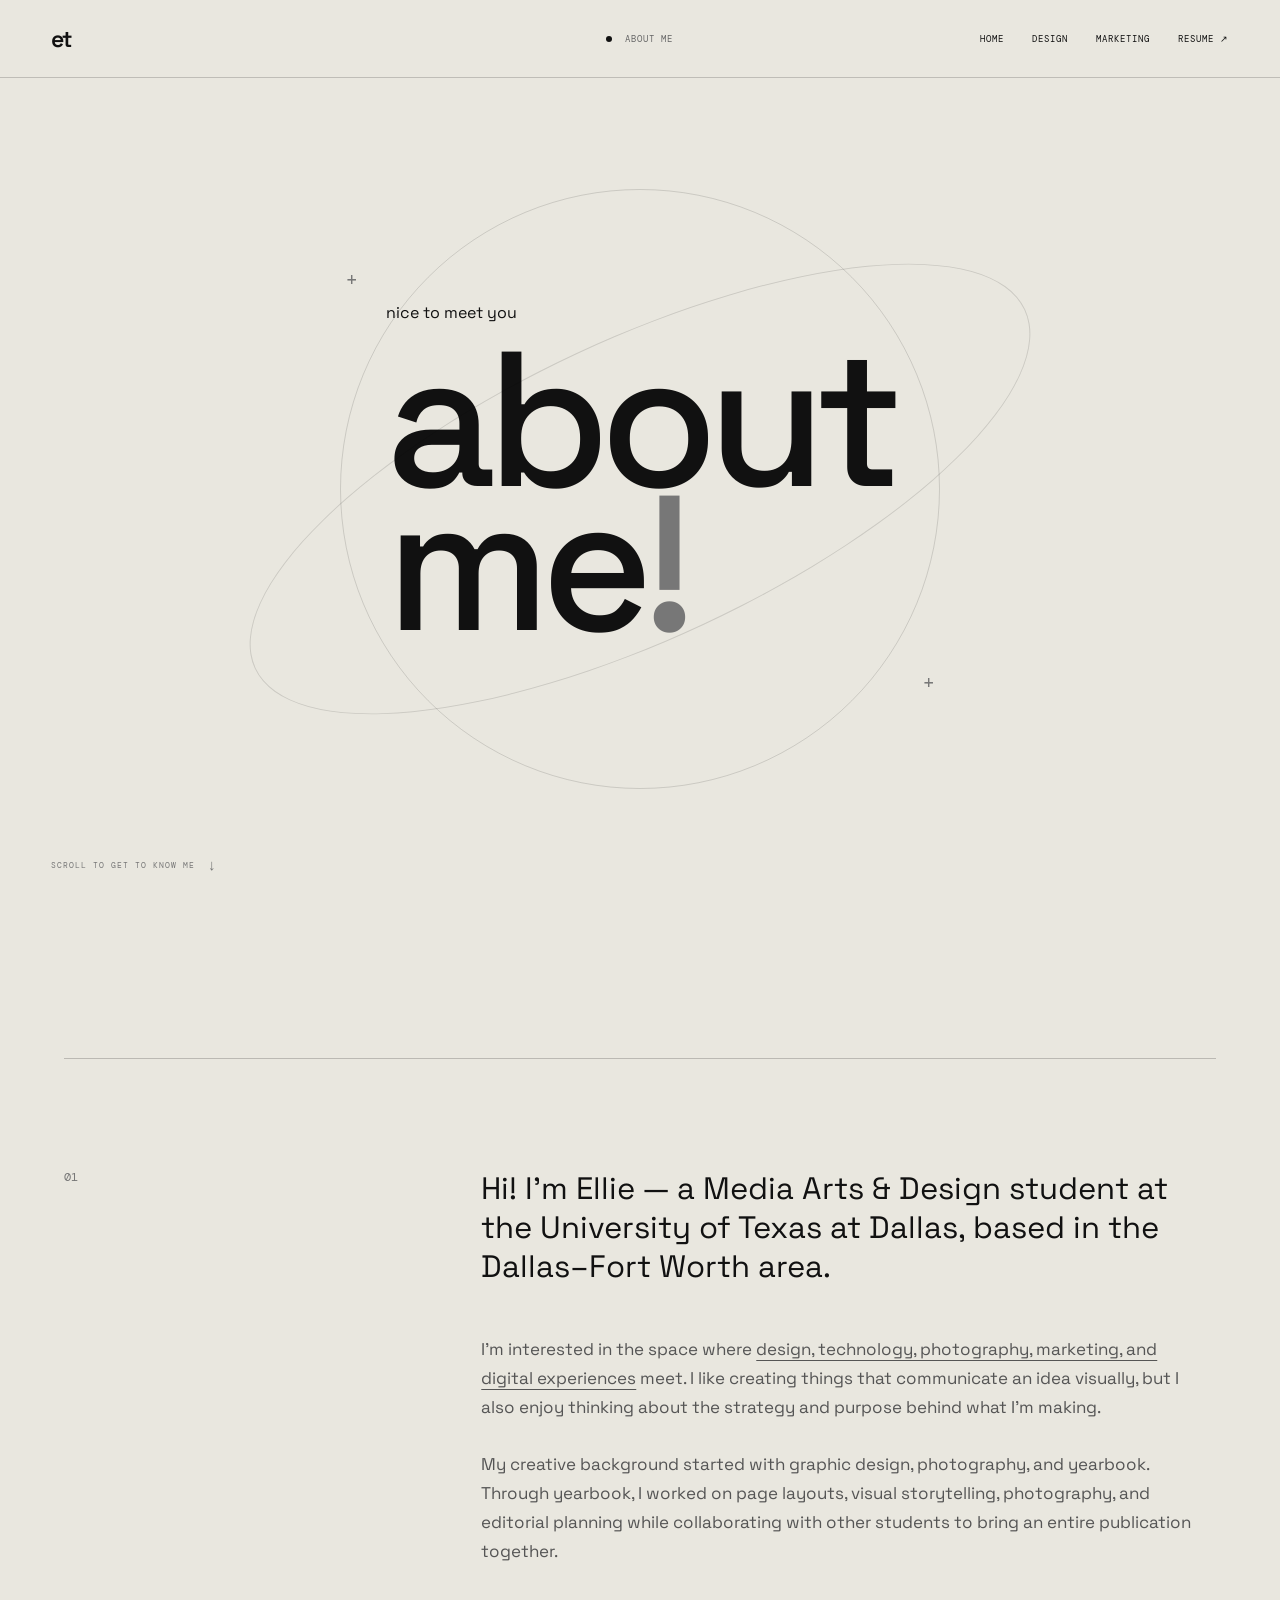
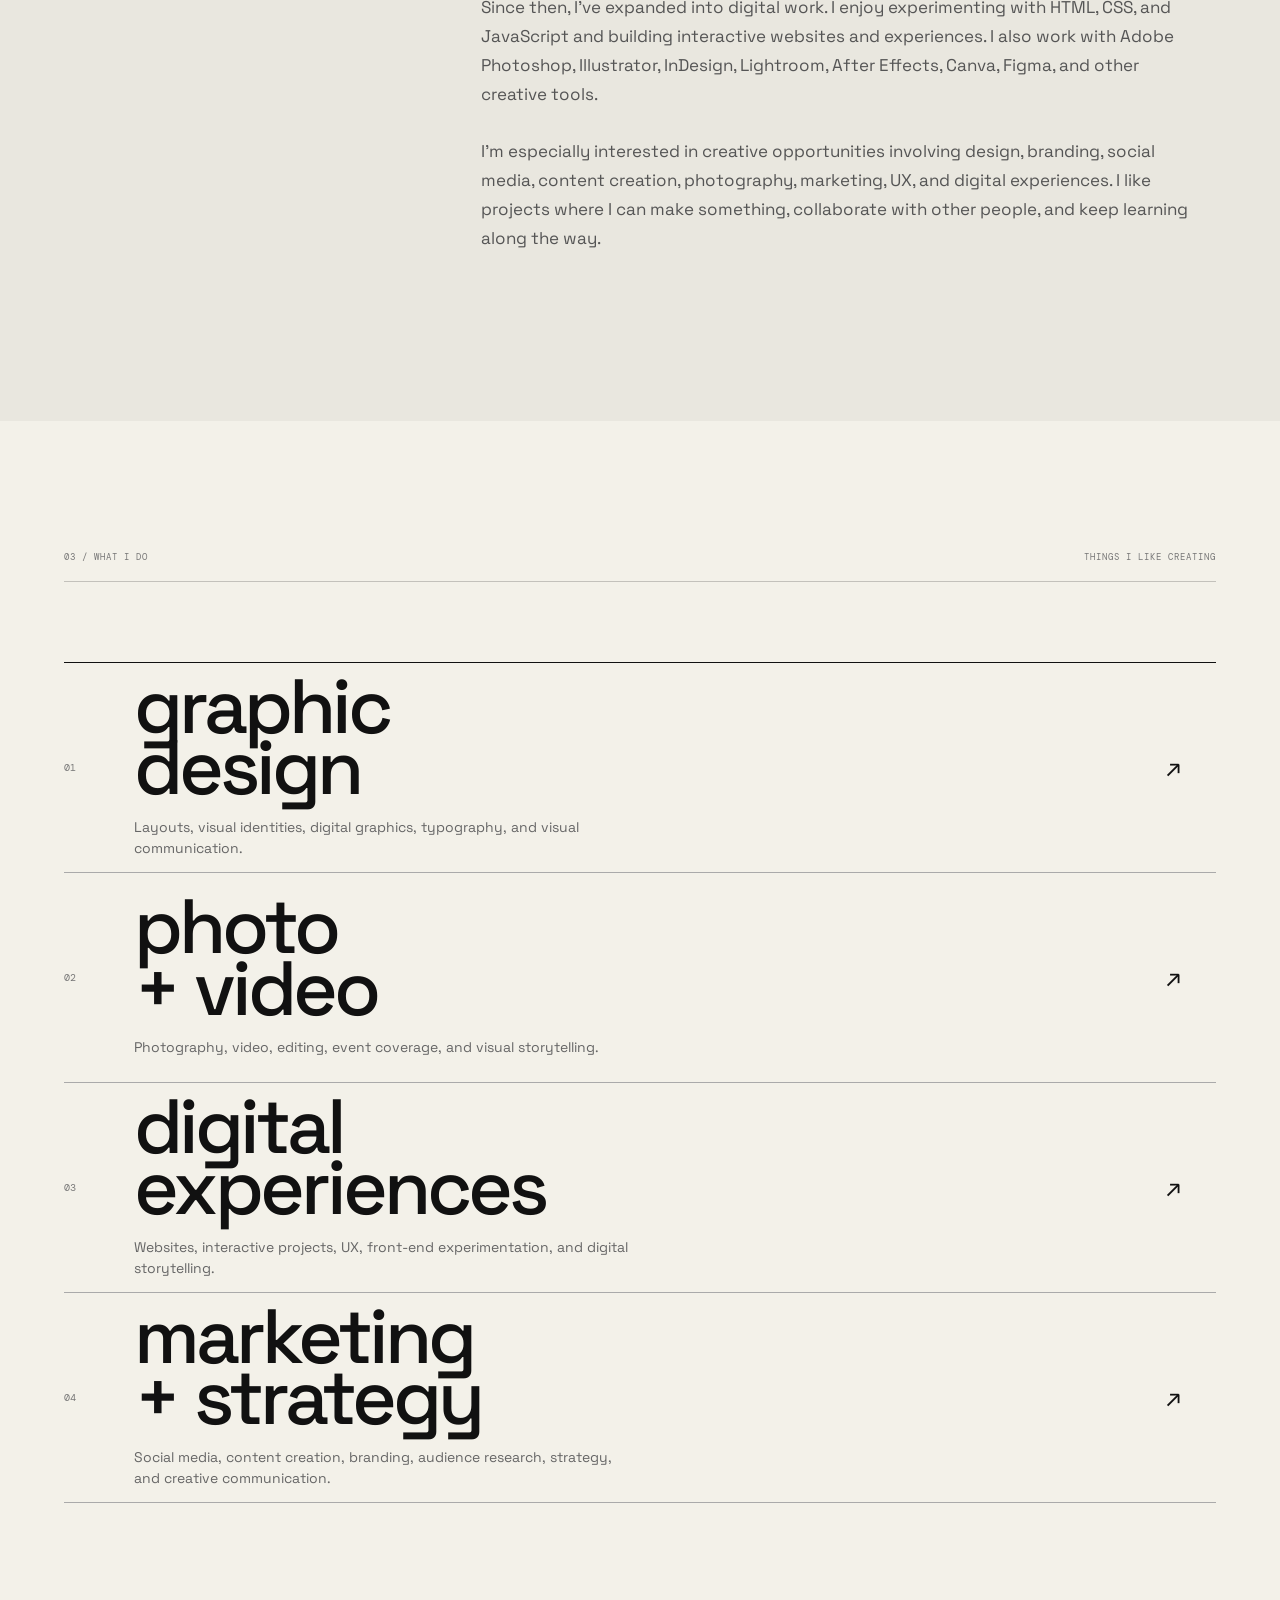
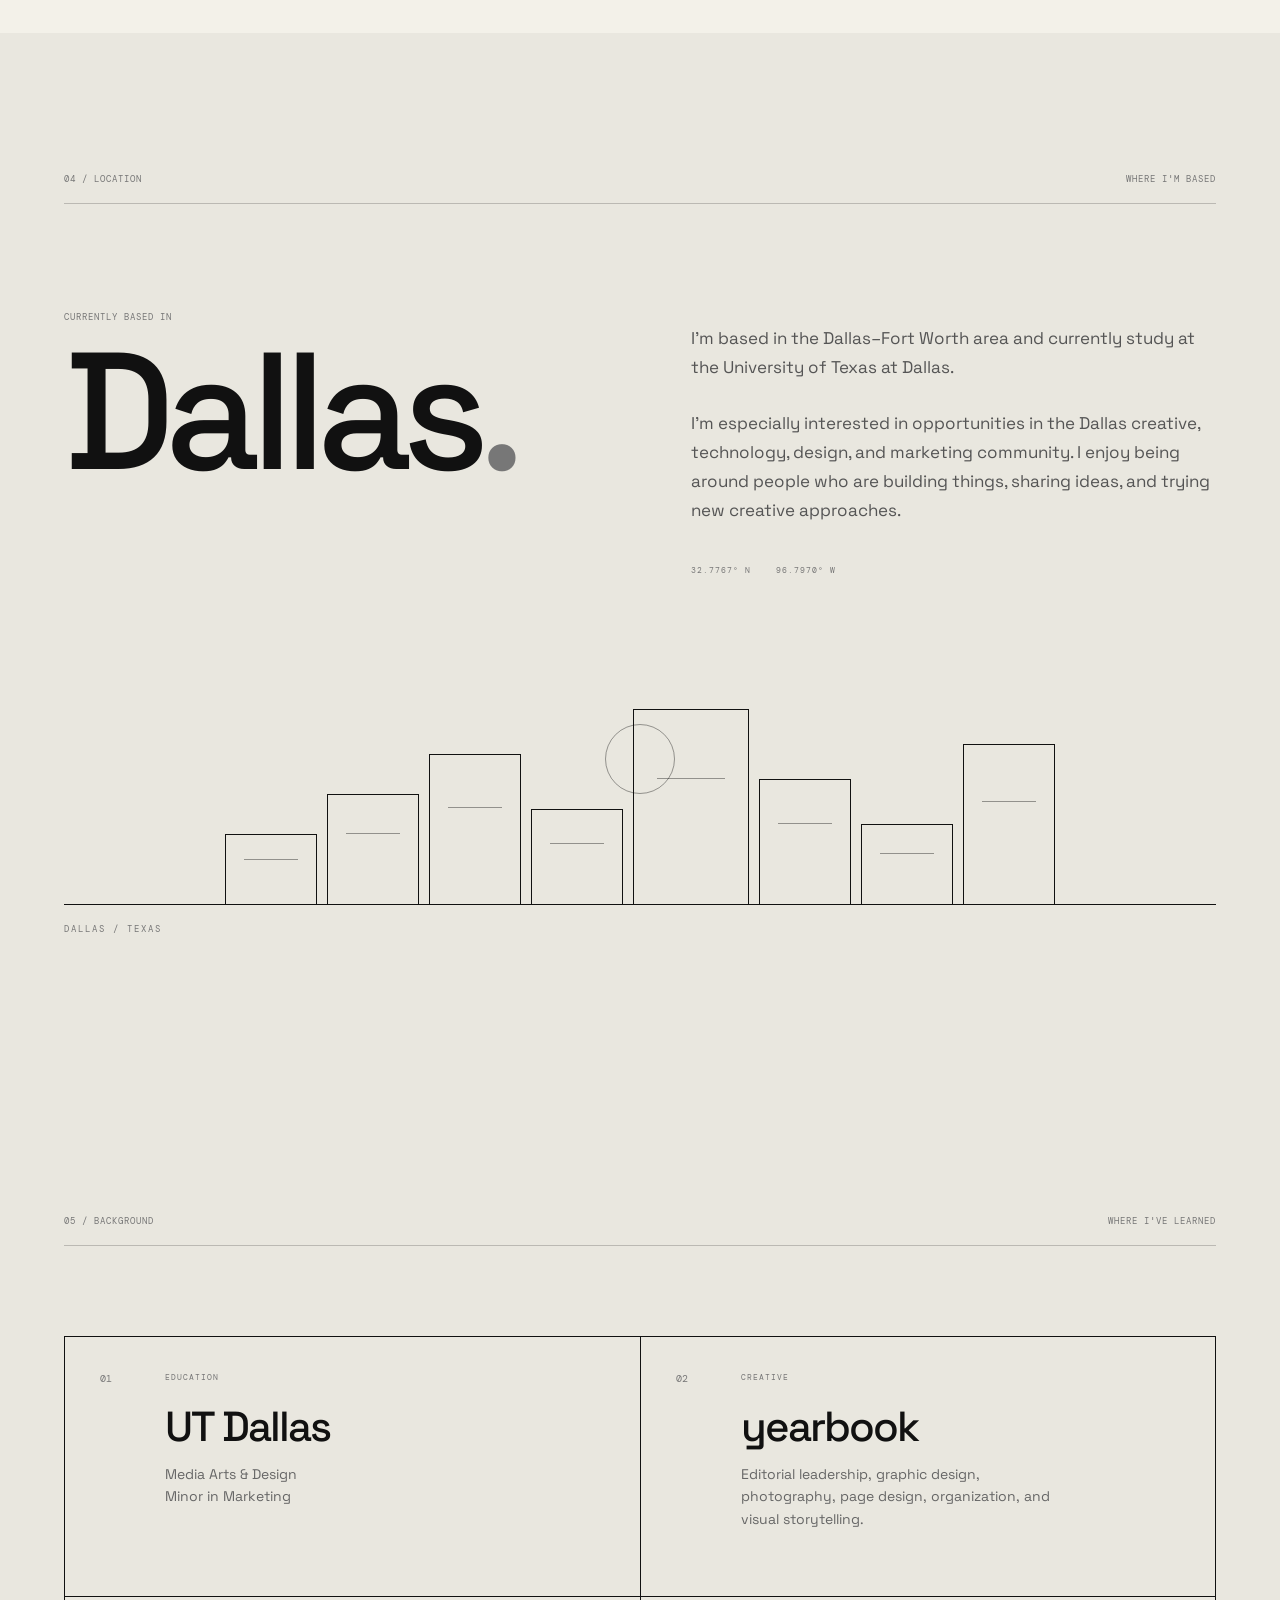
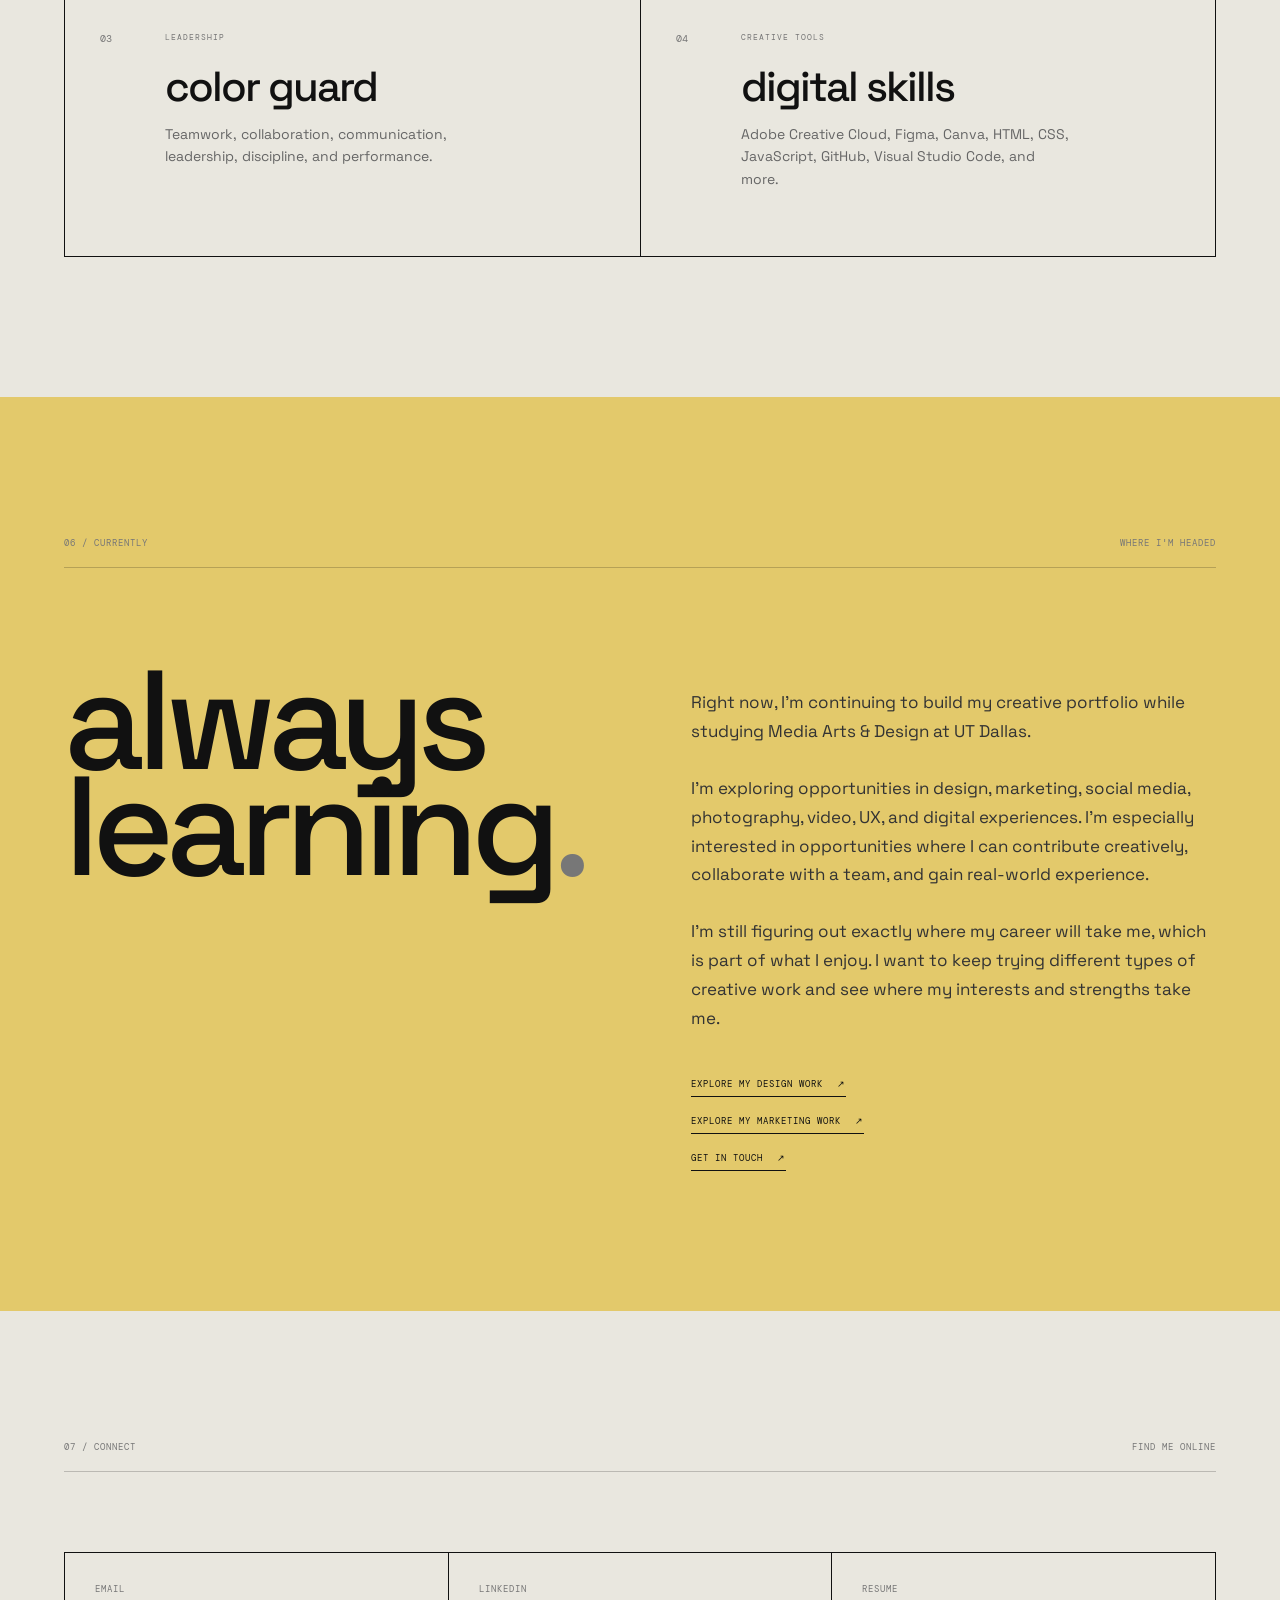
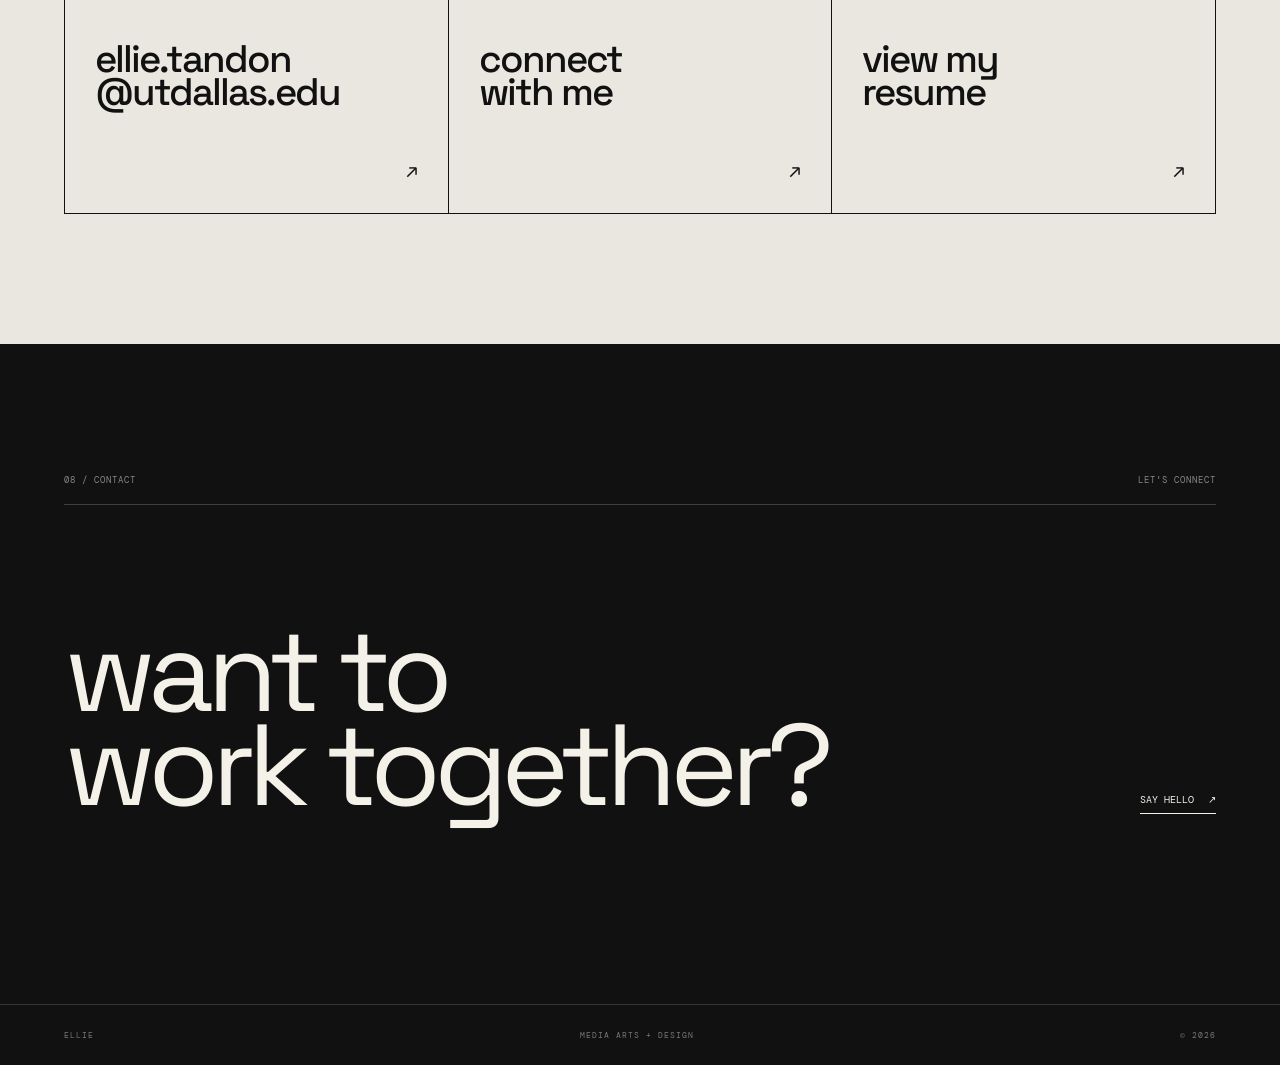
==== commit 27f2c91e: "s" ====
--- a/about.html
+++ b/about.html
@@ -89,18 +89,18 @@
 
                 <div class="about-page-meta about-page-meta-left">
 
-                    <span>01 / about me</span>
-
-                    <span>get to know ellie</span>
+                    <span></span>
+
+                    <span></span>
 
                 </div>
 
 
                 <div class="about-page-meta about-page-meta-right">
 
-                    <span>Dallas, Texas</span>
-
-                    <span>2026</span>
+                    <span></span>
+
+                    <span></span>
 
                 </div>
 
@@ -136,11 +136,11 @@
 
                     <h1>
                         about<br>
-                        me<span>.</span>
+                        me<span>!</span>
                     </h1>
 
                     <p>
-                        media arts + design / creative
+                        
                     </p>
 
                 </div>
@@ -171,9 +171,9 @@
 
                 <div class="section-top">
 
-                    <span>02 / who i am</span>
-
-                    <span>a little about me</span>
+                    <span></span>
+
+                    <span></span>
 
                 </div>
 
--- a/style.css
+++ b/style.css
@@ -1,3 +1,5 @@
+@import url('https://fonts.googleapis.com/css2?family=DM+Mono:wght@400;500&family=Space+Grotesk:wght@400;500;600&display=swap');
+
 /* =========================================================
    RESET
 ========================================================= */
@@ -13,10 +15,15 @@
 }
 
 body {
-    font-family: Arial, Helvetica, sans-serif;
-    background: #f5f3ee;
+    background: #e9e7df;
     color: #111;
-    line-height: 1.5;
+    font-family: "Space Grotesk", sans-serif;
+    overflow-x: hidden;
+}
+
+a {
+    color: inherit;
+    text-decoration: none;
 }
 
 img {
@@ -24,609 +31,1923 @@
     display: block;
 }
 
-a {
-    color: inherit;
-    text-decoration: none;
-}
-
-button,
-a {
-    -webkit-tap-highlight-color: transparent;
-}
-
 
 /* =========================================================
-   GLOBAL
+   LOADING SCREEN
 ========================================================= */
 
+.loading-screen {
+    position: fixed;
+    inset: 0;
+    z-index: 9999;
+    background: #111;
+    color: #f4f1e8;
+    display: flex;
+    align-items: center;
+    justify-content: center;
+    transition: opacity .8s ease, visibility .8s ease;
+}
+
+.loading-screen.hidden {
+    opacity: 0;
+    visibility: hidden;
+    pointer-events: none;
+}
+
+.loader-inner {
+    width: min(420px, 80vw);
+}
+
+.loader-name {
+    font-size: clamp(70px, 13vw, 130px);
+    font-weight: 500;
+    letter-spacing: -7px;
+    line-height: .8;
+    margin-bottom: 40px;
+}
+
+.loader-line {
+    width: 100%;
+    height: 2px;
+    background: #444;
+    overflow: hidden;
+}
+
+.loader-progress {
+    width: 0;
+    height: 100%;
+    background: #f4f1e8;
+}
+
+.loader-status {
+    display: flex;
+    justify-content: space-between;
+    margin-top: 12px;
+    font-family: "DM Mono", monospace;
+    font-size: 9px;
+    text-transform: uppercase;
+    letter-spacing: 1px;
+    opacity: .6;
+}
+
+
+/* =========================================================
+   SITE
+========================================================= */
+
+.site {
+    opacity: 0;
+    transition: opacity .8s ease;
+}
+
+.site.visible {
+    opacity: 1;
+}
+
+
+/* =========================================================
+   HEADER
+========================================================= */
+
 .site-header {
-    width: 100%;
-    padding: 25px 5vw;
+    height: 78px;
+    padding: 0 4vw;
     display: grid;
     grid-template-columns: 1fr 1fr 1fr;
     align-items: center;
-    border-bottom: 1px solid #111;
+    border-bottom: 1px solid rgba(0, 0, 0, .18);
 }
 
 .logo {
-    font-size: 24px;
-    font-weight: 700;
+    font-size: 23px;
+    font-weight: 600;
     letter-spacing: -2px;
 }
 
 .header-status {
-    text-align: center;
-    font-size: 10px;
+    justify-self: center;
+    font-family: "DM Mono", monospace;
+    font-size: 9px;
     text-transform: uppercase;
     letter-spacing: 1px;
+    color: #666;
 }
 
 .status-dot {
     display: inline-block;
-    width: 7px;
-    height: 7px;
+    width: 6px;
+    height: 6px;
+    margin-right: 7px;
     border-radius: 50%;
     background: #111;
-    margin-right: 6px;
-}
-
-nav {
-    display: flex;
-    justify-content: flex-end;
-    gap: 20px;
-}
-
-nav a {
-    font-size: 11px;
-    text-transform: uppercase;
-    letter-spacing: .7px;
-}
-
-nav a:hover {
-    opacity: .5;
-}
-
-main {
+    animation: blink 2s infinite;
+}
+
+@keyframes blink {
+    0%, 100% {
+        opacity: 1;
+    }
+
+    50% {
+        opacity: .2;
+    }
+}
+
+.site-header nav {
+    justify-self: end;
+    display: flex;
+    gap: 28px;
+}
+
+.site-header nav a {
+    position: relative;
+    font-family: "DM Mono", monospace;
+    font-size: 9px;
+    text-transform: uppercase;
+    letter-spacing: 1px;
+}
+
+.site-header nav a::after {
+    content: "";
+    position: absolute;
+    left: 0;
+    bottom: -5px;
+    width: 0;
+    height: 1px;
+    background: #111;
+    transition: width .3s ease;
+}
+
+.site-header nav a:hover::after {
+    width: 100%;
+}
+
+
+/* =========================================================
+   SHARED SECTION LABEL
+========================================================= */
+
+.section-top,
+.contact-top {
+    display: flex;
+    justify-content: space-between;
+    padding-bottom: 18px;
+    border-bottom: 1px solid rgba(0, 0, 0, .2);
+    font-family: "DM Mono", monospace;
+    font-size: 9px;
+    text-transform: uppercase;
+    letter-spacing: 1px;
+    color: #777;
+}
+
+
+/* =========================================================
+   HOME HERO
+========================================================= */
+
+.hero {
+    height: calc(100vh - 78px);
+    min-height: 650px;
+    position: relative;
     overflow: hidden;
-}
-
-section {
-    padding: 100px 5vw;
-}
-
-.section-top {
+    display: flex;
+    align-items: center;
+    justify-content: center;
+}
+
+.hero-meta {
+    position: absolute;
+    top: 27px;
+    display: flex;
+    flex-direction: column;
+    gap: 5px;
+    font-family: "DM Mono", monospace;
+    font-size: 8px;
+    text-transform: uppercase;
+    letter-spacing: 1px;
+    color: #777;
+    z-index: 3;
+}
+
+.hero-meta-left {
+    left: 4vw;
+}
+
+.hero-meta-right {
+    right: 4vw;
+    text-align: right;
+}
+
+.hero-center {
+    position: relative;
+    z-index: 2;
+    text-align: center;
+    pointer-events: none;
+}
+
+.tiny-label {
+    margin-bottom: 25px;
+    font-family: "DM Mono", monospace;
+    font-size: 9px;
+    text-transform: uppercase;
+    letter-spacing: 2px;
+    color: #777;
+}
+
+.hero-center h1 {
+    font-size: clamp(120px, 23vw, 340px);
+    font-weight: 500;
+    line-height: .7;
+    letter-spacing: -15px;
+    text-transform: lowercase;
+    transition: transform .3s ease;
+}
+
+.hero-caption {
+    margin-top: 45px;
+    font-family: "DM Mono", monospace;
+    font-size: 9px;
+    text-transform: uppercase;
+    letter-spacing: 3px;
+    color: #777;
+}
+
+
+/* =========================================================
+   HOME FOLDERS
+========================================================= */
+
+.folder {
+    position: absolute;
+    width: 260px;
+    z-index: 5;
+    cursor: pointer;
+    display: block;
+    color: inherit;
+    text-decoration: none;
+    transition:
+        transform .5s cubic-bezier(.2, .8, .2, 1),
+        filter .3s ease;
+}
+
+.folder:hover {
+    filter: brightness(1.04);
+    color: inherit;
+}
+
+.folder:visited {
+    color: inherit;
+}
+
+.folder:focus {
+    outline: 2px solid #111;
+    outline-offset: 5px;
+}
+
+.folder-design {
+    left: 10%;
+    top: 22%;
+    transform: rotate(-7deg);
+}
+
+.folder-marketing {
+    right: 10%;
+    bottom: 19%;
+    transform: rotate(7deg);
+}
+
+.folder-tab {
+    width: 125px;
+    height: 30px;
+    display: flex;
+    align-items: center;
+    padding-left: 14px;
+    background: #d7b95f;
+    border: 2px solid #111;
+    border-bottom: none;
+    border-radius: 7px 7px 0 0;
+    font-family: "DM Mono", monospace;
+    font-size: 9px;
+    text-transform: uppercase;
+    letter-spacing: 1px;
+}
+
+.folder-body {
+    height: 185px;
+    padding: 18px 20px;
+    background: #e3c96b;
+    border: 2px solid #111;
+    border-radius: 0 9px 9px 9px;
+    box-shadow: 8px 9px 0 rgba(0, 0, 0, .17);
+    position: relative;
+    overflow: hidden;
+}
+
+.folder-body::after {
+    content: "";
+    position: absolute;
+    inset: 0;
+    pointer-events: none;
+    background:
+        repeating-linear-gradient(
+            0deg,
+            transparent 0,
+            transparent 5px,
+            rgba(0, 0, 0, .025) 6px
+        );
+}
+
+.folder-top {
     display: flex;
     justify-content: space-between;
-    gap: 20px;
-    padding-bottom: 20px;
-    border-bottom: 1px solid #111;
-    margin-bottom: 70px;
-}
-
-.section-top span {
-    font-size: 10px;
+    font-family: "DM Mono", monospace;
+    font-size: 8px;
+    text-transform: uppercase;
+    color: rgba(0, 0, 0, .45);
+}
+
+.folder-icon {
+    margin-top: 20px;
+    font-size: 37px;
+    line-height: 1;
+}
+
+.folder-name {
+    margin-top: 12px;
+    font-size: 22px;
+    font-weight: 500;
+    line-height: .95;
+    letter-spacing: -1px;
+}
+
+.folder-footer {
+    position: absolute;
+    right: 18px;
+    bottom: 15px;
+    font-family: "DM Mono", monospace;
+    font-size: 8px;
+    text-transform: uppercase;
+    color: rgba(0, 0, 0, .55);
+}
+
+
+/* =========================================================
+   HOME ORBITS
+========================================================= */
+
+.orbit {
+    position: absolute;
+    border: 1px solid rgba(0, 0, 0, .13);
+    border-radius: 50%;
+    pointer-events: none;
+}
+
+.orbit-one {
+    width: 570px;
+    height: 570px;
+    animation: rotateOrbit 25s linear infinite;
+}
+
+.orbit-two {
+    width: 820px;
+    height: 300px;
+    transform: rotate(-25deg);
+    animation: rotateOrbitTwo 35s linear infinite;
+}
+
+@keyframes rotateOrbit {
+    from {
+        transform: rotate(0deg);
+    }
+
+    to {
+        transform: rotate(360deg);
+    }
+}
+
+@keyframes rotateOrbitTwo {
+    from {
+        transform: rotate(-25deg);
+    }
+
+    to {
+        transform: rotate(335deg);
+    }
+}
+
+
+/* =========================================================
+   HOME CROSSES
+========================================================= */
+
+.cross {
+    position: absolute;
+    font-family: "DM Mono", monospace;
+    font-size: 20px;
+    color: #777;
+    animation: floatCross 4s ease-in-out infinite;
+}
+
+.cross-one {
+    left: 35%;
+    top: 18%;
+}
+
+.cross-two {
+    right: 31%;
+    top: 25%;
+    animation-delay: 1s;
+}
+
+.cross-three {
+    left: 27%;
+    bottom: 20%;
+    animation-delay: 2s;
+}
+
+@keyframes floatCross {
+    0%, 100% {
+        transform: translateY(0);
+    }
+
+    50% {
+        transform: translateY(-12px);
+    }
+}
+
+
+/* =========================================================
+   HOME BOTTOM
+========================================================= */
+
+.hero-bottom-left,
+.hero-bottom-right {
+    position: absolute;
+    bottom: 25px;
+    z-index: 4;
+    font-family: "DM Mono", monospace;
+    font-size: 8px;
     text-transform: uppercase;
     letter-spacing: 1px;
-}
-
-h1,
-h2,
-h3 {
-    font-weight: 400;
-    letter-spacing: -4px;
-}
-
-p {
-    max-width: 700px;
-}
-
-.large-text {
-    font-size: 25px;
-    line-height: 1.35;
-}
-
-.hero-eyebrow,
-.subtitle {
-    font-size: 11px;
-    text-transform: uppercase;
-    letter-spacing: 1.5px;
-    margin-bottom: 25px;
-}
-
-.button {
-    display: inline-block;
-    border: 1px solid #111;
-    padding: 14px 20px;
-    font-size: 11px;
-    text-transform: uppercase;
-    letter-spacing: 1px;
-    transition: .25s ease;
-}
-
-.button:hover {
-    background: #111;
-    color: #f5f3ee;
-}
-
-.text-link,
-.arrow-link {
-    font-size: 11px;
-    text-transform: uppercase;
-    letter-spacing: 1px;
-}
-
-.text-link:hover,
-.arrow-link:hover {
-    opacity: .5;
-}
-
-footer {
-    border-top: 1px solid #111;
-    padding: 25px 5vw;
-    display: flex;
-    justify-content: space-between;
-    font-size: 9px;
-    text-transform: uppercase;
-    letter-spacing: 1px;
+    color: #777;
+}
+
+.hero-bottom-left {
+    left: 4vw;
+    display: flex;
+    gap: 10px;
+    align-items: center;
+}
+
+.hero-bottom-right {
+    right: 4vw;
+}
+
+.scroll-arrow {
+    font-size: 15px;
+    animation: scrollBounce 1.5s infinite;
+}
+
+@keyframes scrollBounce {
+    0%, 100% {
+        transform: translateY(0);
+    }
+
+    50% {
+        transform: translateY(5px);
+    }
 }
 
 
 /* =========================================================
-   HOME
+   HOME ABOUT
 ========================================================= */
 
-.home-hero {
-    min-height: calc(100vh - 76px);
-    display: flex;
-    flex-direction: column;
-    justify-content: space-between;
-}
-
-.home-meta,
-.hero-bottom {
-    display: flex;
-    justify-content: space-between;
-    font-size: 10px;
-    text-transform: uppercase;
-    letter-spacing: 1px;
-}
-
-.hero-main {
-    padding: 80px 0;
-}
-
-.home-hero h1 {
-    font-size: clamp(70px, 12vw, 180px);
-    line-height: .82;
-}
-
-.home-hero h1 span {
-    font-style: italic;
-}
-
-.hero-description {
-    margin-top: 45px;
-    font-size: 18px;
-    max-width: 520px;
-}
-
-.hero-actions {
-    margin-top: 35px;
-    display: flex;
-    align-items: center;
-    gap: 30px;
-}
-
-.home-intro-grid {
-    display: grid;
-    grid-template-columns: 1fr 1fr;
-    gap: 10vw;
-}
-
-.home-intro h2 {
-    font-size: clamp(60px, 8vw, 120px);
-    line-height: .85;
-}
-
-.home-intro h2 span {
-    font-style: italic;
-}
-
-.home-intro-grid > div {
-    padding-top: 10px;
-}
-
-.home-intro-grid p {
-    margin-bottom: 25px;
-}
-
-.home-work {
-    background: #111;
-    color: #f5f3ee;
-}
-
-.home-work .section-top {
-    border-color: #f5f3ee;
-}
-
-.home-project-list {
-    border-top: 1px solid #f5f3ee;
-}
-
-.home-project {
-    display: grid;
-    grid-template-columns: 80px 1fr 50px;
-    align-items: center;
-    padding: 35px 0;
-    border-bottom: 1px solid #f5f3ee;
-    transition: .25s ease;
-}
-
-.home-project:hover {
-    padding-left: 20px;
-}
-
-.home-project small {
-    font-size: 9px;
-    text-transform: uppercase;
-    letter-spacing: 1px;
-}
-
-.home-project h3 {
-    margin-top: 5px;
-    font-size: clamp(30px, 5vw, 65px);
-    letter-spacing: -3px;
-}
-
-.home-end {
-    min-height: 60vh;
-    display: flex;
-    flex-direction: column;
-    justify-content: center;
-}
-
-.home-end p {
-    text-transform: uppercase;
-    font-size: 10px;
-    letter-spacing: 1px;
-    margin-bottom: 20px;
-}
-
-.home-end a {
-    font-size: clamp(55px, 10vw, 140px);
-    letter-spacing: -6px;
-}
-
-
-/* =========================================================
-   ABOUT
-========================================================= */
-
-.about-hero {
-    min-height: 75vh;
-    display: flex;
-    flex-direction: column;
-    justify-content: space-between;
-}
-
-.about-title h1,
-.projects-hero h1,
-.marketing-hero h1,
-.contact-content h1 {
-    font-size: clamp(80px, 14vw, 200px);
-    line-height: .78;
-}
-
-.about-title h1 span,
-.projects-hero h1 span,
-.marketing-hero h1 span,
-.contact-content h1 span {
-    font-style: italic;
+.about-section,
+.areas-section,
+.contact-section {
+    padding: 130px 5vw;
 }
 
 .about-grid {
     display: grid;
     grid-template-columns: 1fr 1fr;
-    gap: 10vw;
-}
-
-.about-grid h2 {
+    gap: 8vw;
+    padding-top: 100px;
+}
+
+.about-heading {
+    position: relative;
+}
+
+.about-small {
+    font-family: "DM Mono", monospace;
+    font-size: 11px;
+    text-transform: uppercase;
+    color: #777;
+}
+
+.about-heading h2 {
+    margin-top: 25px;
+    font-size: clamp(90px, 13vw, 190px);
+    font-weight: 500;
+    line-height: .75;
+    letter-spacing: -10px;
+}
+
+.about-heading h2 span {
+    color: #777;
+}
+
+.about-number {
+    position: absolute;
+    right: 15%;
+    bottom: 0;
+    font-family: "DM Mono", monospace;
+    font-size: 10px;
+    color: #777;
+}
+
+.about-content {
+    padding-top: 30px;
+}
+
+.about-content p {
+    max-width: 560px;
+    margin-bottom: 25px;
+    color: #555;
+    font-size: 17px;
+    line-height: 1.7;
+}
+
+.about-content .about-lead {
+    max-width: 600px;
+    margin-bottom: 45px;
+    color: #111;
+    font-size: 27px;
+    line-height: 1.3;
+}
+
+.about-content em {
+    font-style: normal;
+    text-decoration: underline;
+    text-decoration-thickness: 1px;
+    text-underline-offset: 5px;
+}
+
+.about-links {
+    display: flex;
+    gap: 35px;
+    margin-top: 50px;
+}
+
+.about-links a,
+.currently-links a {
+    padding-bottom: 6px;
+    border-bottom: 1px solid #111;
+    font-family: "DM Mono", monospace;
+    font-size: 9px;
+    text-transform: uppercase;
+    letter-spacing: 1px;
+}
+
+.about-links a span,
+.currently-links a span {
+    margin-left: 8px;
+}
+
+
+/* =========================================================
+   DALLAS CITYLINE
+========================================================= */
+
+.cityline-wrap {
+    margin-top: 150px;
+    padding-top: 18px;
+    border-top: 1px solid rgba(0, 0, 0, .2);
+}
+
+.cityline-label {
+    display: flex;
+    justify-content: space-between;
+    font-family: "DM Mono", monospace;
+    font-size: 8px;
+    text-transform: uppercase;
+    color: #777;
+}
+
+.cityline {
+    height: 230px;
+    margin-top: 45px;
+    position: relative;
+    display: flex;
+    align-items: flex-end;
+    justify-content: center;
+    gap: 8px;
+    border-bottom: 1px solid #111;
+}
+
+.building {
+    width: 7%;
+    border: 1px solid #111;
+    border-bottom: none;
+    position: relative;
+}
+
+.building::before,
+.building::after {
+    content: "";
+    position: absolute;
+    left: 20%;
+    right: 20%;
+    height: 1px;
+    background: #111;
+    opacity: .4;
+}
+
+.building::before {
+    top: 20%;
+}
+
+.building::after {
+    top: 40%;
+}
+
+.building-one { height: 65px; }
+.building-two { height: 100px; }
+.building-three { height: 145px; }
+.building-four { height: 90px; }
+
+.building-five {
+    height: 190px;
+    width: 9%;
+}
+
+.building-six { height: 125px; }
+.building-seven { height: 75px; }
+.building-eight { height: 155px; }
+.building-nine { height: 110px; }
+.building-ten { height: 70px; }
+
+.cityline-circle {
+    position: absolute;
+    width: 70px;
+    height: 70px;
+    left: 50%;
+    bottom: 115px;
+    transform: translateX(-50%);
+    border: 1px solid #111;
+    border-radius: 50%;
+    opacity: .4;
+}
+
+.cityline-name {
+    margin-top: 18px;
+    font-family: "DM Mono", monospace;
+    font-size: 9px;
+    letter-spacing: 2px;
+}
+
+
+/* =========================================================
+   HOME AREAS
+========================================================= */
+
+.areas-section {
+    background: #f3f1e9;
+}
+
+.areas-list {
+    margin-top: 80px;
+    border-top: 1px solid #111;
+}
+
+.area-item {
+    display: grid;
+    grid-template-columns: 70px 1fr 40px;
+    align-items: center;
+    min-height: 180px;
+    border-bottom: 1px solid #aaa;
+    transition:
+        padding .35s ease,
+        background .35s ease;
+}
+
+.area-item:hover {
+    padding-left: 25px;
+    background: #e5e2d8;
+}
+
+.area-number {
+    font-family: "DM Mono", monospace;
+    font-size: 10px;
+    color: #777;
+}
+
+.area-item h3 {
+    font-size: clamp(45px, 6vw, 90px);
+    font-weight: 500;
+    line-height: .8;
+    letter-spacing: -4px;
+}
+
+.area-arrow {
+    font-size: 24px;
+    transition: transform .3s ease;
+}
+
+.area-item:hover .area-arrow {
+    transform: translate(5px, -5px);
+}
+
+
+/* =========================================================
+   CONTACT
+========================================================= */
+
+.contact-section {
+    background: #111;
+    color: #f4f1e8;
+}
+
+.contact-section .contact-top {
+    border-color: rgba(255, 255, 255, .2);
+    color: #888;
+}
+
+.contact-content {
+    padding: 120px 0 60px;
+    display: flex;
+    justify-content: space-between;
+    align-items: flex-end;
+    gap: 50px;
+}
+
+.contact-content p {
+    font-size: clamp(60px, 9vw, 130px);
+    line-height: .82;
+    letter-spacing: -7px;
+}
+
+.contact-content a {
+    padding-bottom: 7px;
+    border-bottom: 1px solid #f4f1e8;
+    font-family: "DM Mono", monospace;
+    font-size: 10px;
+    text-transform: uppercase;
+    white-space: nowrap;
+}
+
+.contact-content a span {
+    margin-left: 8px;
+}
+
+
+/* =========================================================
+   FOOTER
+========================================================= */
+
+footer {
+    padding: 25px 5vw;
+    display: flex;
+    justify-content: space-between;
+    background: #111;
+    color: #777;
+    border-top: 1px solid rgba(255, 255, 255, .15);
+    font-family: "DM Mono", monospace;
+    font-size: 8px;
+    text-transform: uppercase;
+    letter-spacing: 1px;
+}
+
+
+/* =========================================================
+   SHARED INNER PAGE HEROES
+========================================================= */
+
+.design-hero,
+.marketing-hero,
+.about-page-hero,
+.contact-page-hero {
+    position: relative;
+    overflow: hidden;
+    display: flex;
+    align-items: center;
+    justify-content: center;
+}
+
+.design-meta,
+.marketing-meta,
+.about-page-meta,
+.contact-page-meta {
+    position: absolute;
+    top: 28px;
+    display: flex;
+    flex-direction: column;
+    gap: 5px;
+    font-family: "DM Mono", monospace;
+    font-size: 8px;
+    text-transform: uppercase;
+    letter-spacing: 1px;
+    color: #777;
+    z-index: 3;
+}
+
+.design-meta-left,
+.marketing-meta-left,
+.about-page-meta-left,
+.contact-page-meta-left {
+    left: 4vw;
+}
+
+.design-meta-right,
+.marketing-meta-right,
+.about-page-meta-right,
+.contact-page-meta-right {
+    right: 4vw;
+    text-align: right;
+}
+
+.design-orbit,
+.marketing-orbit,
+.about-page-orbit,
+.contact-page-orbit {
+    position: absolute;
+    border: 1px solid rgba(0, 0, 0, .13);
+    border-radius: 50%;
+    pointer-events: none;
+}
+
+.design-orbit-one,
+.marketing-orbit-one,
+.about-page-orbit-one,
+.contact-page-orbit-one {
+    width: 600px;
+    height: 600px;
+    animation: rotateOrbit 28s linear infinite;
+}
+
+.design-orbit-two,
+.marketing-orbit-two,
+.about-page-orbit-two,
+.contact-page-orbit-two {
+    width: 850px;
+    height: 300px;
+    transform: rotate(-25deg);
+    animation: rotateOrbitTwo 36s linear infinite;
+}
+
+.design-cross,
+.marketing-cross,
+.about-page-cross,
+.contact-page-cross {
+    position: absolute;
+    font-family: "DM Mono", monospace;
+    font-size: 19px;
+    color: #777;
+    animation: floatCross 4s ease-in-out infinite;
+}
+
+.design-cross-one,
+.marketing-cross-one,
+.about-page-cross-one,
+.contact-page-cross-one {
+    left: 27%;
+    top: 23%;
+}
+
+.design-cross-two,
+.marketing-cross-two,
+.about-page-cross-two,
+.contact-page-cross-two {
+    right: 27%;
+    bottom: 25%;
+    animation-delay: 1.5s;
+}
+
+.open-folder-label {
+    position: absolute;
+    left: 4vw;
+    right: 4vw;
+    bottom: 30px;
+    display: flex;
+    justify-content: space-between;
+    font-family: "DM Mono", monospace;
+    font-size: 8px;
+    text-transform: uppercase;
+    letter-spacing: 1px;
+    color: #777;
+}
+
+
+/* =========================================================
+   DESIGN PAGE
+========================================================= */
+
+.design-hero {
+    height: calc(100vh - 78px);
+    min-height: 620px;
+}
+
+.design-title {
+    text-align: center;
+    position: relative;
+    z-index: 3;
+}
+
+.design-eyebrow {
+    font-family: "DM Mono", monospace;
+    font-size: 9px;
+    text-transform: uppercase;
+    letter-spacing: 2px;
+    color: #777;
+}
+
+.design-title h1 {
+    margin: 25px 0 40px;
+    font-size: clamp(110px, 20vw, 300px);
+    font-weight: 500;
+    line-height: .72;
+    letter-spacing: -13px;
+}
+
+.design-title h1 span {
+    color: #777;
+}
+
+.design-title p {
+    font-family: "DM Mono", monospace;
+    font-size: 9px;
+    text-transform: uppercase;
+    letter-spacing: 2px;
+    color: #777;
+}
+
+.design-intro,
+.marketing-intro {
+    padding: 140px 5vw;
+}
+
+.design-intro-grid,
+.marketing-intro-grid {
+    display: grid;
+    grid-template-columns: 1fr 1fr;
+    gap: 8vw;
+    padding-top: 100px;
+}
+
+.design-intro-grid h2 {
     font-size: clamp(60px, 8vw, 120px);
+    font-weight: 500;
+    line-height: .82;
+    letter-spacing: -6px;
+}
+
+.design-intro-grid p,
+.marketing-intro-grid p {
+    max-width: 550px;
+    margin-bottom: 25px;
+    color: #555;
+    font-size: 16px;
+    line-height: 1.7;
+}
+
+.design-intro-grid .design-intro-lead,
+.marketing-intro-grid .marketing-intro-lead {
+    color: #111;
+    font-size: 25px;
+    line-height: 1.3;
+    margin-bottom: 40px;
+}
+
+.design-work,
+.marketing-work {
+    padding: 140px 5vw;
+    background: #f3f1e9;
+}
+
+.design-projects,
+.marketing-projects {
+    margin-top: 80px;
+    border-top: 1px solid #111;
+}
+
+.design-project {
+    display: grid;
+    grid-template-columns: 55px 1.25fr 1fr;
+    gap: 35px;
+    padding: 55px 0;
+    border-bottom: 1px solid #aaa;
+    transition:
+        background .35s ease,
+        padding .35s ease;
+}
+
+.design-project:hover,
+.marketing-project:hover {
+    padding-left: 20px;
+    padding-right: 20px;
+    background: #e5e2d8;
+}
+
+.design-project-number,
+.marketing-number {
+    padding-top: 5px;
+    font-family: "DM Mono", monospace;
+    font-size: 10px;
+    color: #777;
+}
+
+.design-project-image {
+    width: 100%;
+    min-height: 420px;
+    overflow: hidden;
+}
+
+.image-placeholder {
+    width: 100%;
+    min-height: 420px;
+    display: flex;
+    flex-direction: column;
+    align-items: center;
+    justify-content: center;
+    background: #dedbd1;
+    border: 1px solid #aaa;
+    font-family: "DM Mono", monospace;
+    text-transform: uppercase;
+    color: #777;
+    transition:
+        transform .5s ease,
+        background .3s ease;
+}
+
+.design-project:hover .image-placeholder {
+    transform: scale(1.02);
+    background: #d7d4ca;
+}
+
+.image-placeholder span {
+    font-size: 12px;
+    letter-spacing: 1px;
+}
+
+.image-placeholder small {
+    margin-top: 10px;
+    font-size: 8px;
+    opacity: .6;
+}
+
+.design-project-info {
+    display: flex;
+    flex-direction: column;
+    justify-content: space-between;
+    padding: 5px 0;
+}
+
+.project-label {
+    font-family: "DM Mono", monospace;
+    font-size: 8px;
+    text-transform: uppercase;
+    letter-spacing: 1px;
+    color: #777;
+}
+
+.design-project-info h3 {
+    margin-top: 20px;
+    font-size: clamp(35px, 4vw, 60px);
+    font-weight: 500;
     line-height: .85;
-}
-
-.about-grid h2 span {
-    font-style: italic;
-}
-
-.about-grid p {
+    letter-spacing: -3px;
+}
+
+.design-project-info p {
+    max-width: 400px;
+    margin: 40px 0;
+    color: #666;
+    line-height: 1.6;
+}
+
+.project-tools,
+.project-tags,
+.marketing-tags {
+    display: flex;
+    flex-wrap: wrap;
+    gap: 8px;
+}
+
+.project-tools span,
+.project-tags span,
+.marketing-tags span {
+    padding: 6px 9px;
+    border: 1px solid #999;
+    font-family: "DM Mono", monospace;
+    font-size: 7px;
+    text-transform: uppercase;
+    letter-spacing: .5px;
+}
+
+.design-skills,
+.marketing-skills-page {
+    padding: 140px 5vw;
+}
+
+.design-tools {
+    display: grid;
+    grid-template-columns: repeat(3, 1fr);
+    gap: 45px;
+    margin-top: 80px;
+}
+
+.tool {
+    border-top: 1px solid #111;
+    padding-top: 20px;
+}
+
+.tool > span {
+    font-family: "DM Mono", monospace;
+    font-size: 9px;
+    color: #777;
+}
+
+.tool h3 {
+    margin: 40px 0 25px;
+    font-size: 35px;
+    font-weight: 500;
+    line-height: .9;
+    letter-spacing: -2px;
+}
+
+.tool p {
+    max-width: 300px;
+    color: #666;
+    line-height: 1.6;
+}
+
+.design-end,
+.marketing-end {
+    padding: 100px 5vw 140px;
+    display: flex;
+    justify-content: space-between;
+    align-items: flex-end;
+    border-top: 1px solid #111;
+}
+
+.end-folder {
+    display: flex;
+    flex-direction: column;
+    gap: 10px;
+}
+
+.end-folder span {
+    font-family: "DM Mono", monospace;
+    font-size: 8px;
+    text-transform: uppercase;
+    color: #777;
+}
+
+.end-folder strong {
+    font-size: clamp(55px, 8vw, 110px);
+    font-weight: 500;
+    line-height: .8;
+    letter-spacing: -6px;
+}
+
+.end-links {
+    display: flex;
+    gap: 30px;
+}
+
+.end-links a {
+    padding-bottom: 6px;
+    border-bottom: 1px solid #111;
+    font-family: "DM Mono", monospace;
+    font-size: 9px;
+    text-transform: uppercase;
+    letter-spacing: 1px;
+}
+
+
+/* =========================================================
+   MARKETING PAGE
+========================================================= */
+
+.marketing-hero {
+    height: calc(100vh - 78px);
+    min-height: 620px;
+}
+
+.marketing-title h1 {
+    font-size: clamp(90px, 16vw, 250px);
+    font-weight: 500;
+    line-height: .72;
+    letter-spacing: -11px;
+}
+
+.marketing-title h1 span {
+    color: #777;
+}
+
+.marketing-title p {
+    margin-top: 40px;
+    font-family: "DM Mono", monospace;
+    font-size: 9px;
+    text-transform: uppercase;
+    letter-spacing: 2px;
+    color: #777;
+}
+
+.marketing-intro-grid h2 {
+    font-size: clamp(65px, 9vw, 130px);
+    font-weight: 500;
+    line-height: .8;
+    letter-spacing: -6px;
+}
+
+.marketing-intro-grid > div {
+    max-width: 600px;
+    padding-top: 20px;
+}
+
+.marketing-project {
+    display: grid;
+    grid-template-columns: 55px 1fr;
+    gap: 35px;
+    padding: 55px 0;
+    border-bottom: 1px solid #aaa;
+    transition:
+        background .35s ease,
+        padding .35s ease;
+}
+
+.marketing-project-main {
+    display: grid;
+    grid-template-columns: 1.25fr 1fr;
+    gap: 45px;
+}
+
+.marketing-project-image {
+    min-height: 430px;
+    overflow: hidden;
+}
+
+.marketing-placeholder {
+    width: 100%;
+    min-height: 430px;
+    display: flex;
+    flex-direction: column;
+    align-items: center;
+    justify-content: center;
+    background: #dedbd1;
+    border: 1px solid #aaa;
+    font-family: "DM Mono", monospace;
+    text-transform: uppercase;
+    color: #777;
+    transition:
+        transform .5s ease,
+        background .3s ease;
+}
+
+.marketing-project:hover .marketing-placeholder {
+    transform: scale(1.02);
+    background: #d7d4ca;
+}
+
+.marketing-placeholder span {
+    font-size: 12px;
+    letter-spacing: 1px;
+}
+
+.marketing-placeholder small {
+    margin-top: 10px;
+    font-size: 8px;
+    opacity: .6;
+}
+
+.marketing-project-info {
+    display: flex;
+    flex-direction: column;
+    justify-content: center;
+    padding-top: 10px;
+}
+
+.marketing-project-info h3 {
+    margin: 20px 0 30px;
+    font-size: clamp(40px, 5vw, 70px);
+    font-weight: 500;
+    line-height: .82;
+    letter-spacing: -4px;
+}
+
+.marketing-project-info p {
+    max-width: 420px;
     margin-bottom: 25px;
+    color: #666;
+    line-height: 1.6;
+}
+
+.marketing-capabilities {
+    display: grid;
+    grid-template-columns: 1fr 1fr;
+    margin-top: 80px;
+    border-top: 1px solid #111;
+}
+
+.marketing-capability {
+    min-height: 300px;
+    padding: 35px;
+    border-bottom: 1px solid #aaa;
+}
+
+.marketing-capability:nth-child(odd) {
+    border-right: 1px solid #aaa;
+}
+
+.marketing-capability > span {
+    font-family: "DM Mono", monospace;
+    font-size: 10px;
+    color: #777;
+}
+
+.marketing-capability h3 {
+    margin-top: 45px;
+    font-size: clamp(40px, 5vw, 70px);
+    font-weight: 500;
+    line-height: .8;
+    letter-spacing: -3px;
+}
+
+.marketing-capability p {
+    max-width: 400px;
+    margin-top: 25px;
+    color: #666;
+    font-size: 14px;
+    line-height: 1.5;
+}
+
+
+/* =========================================================
+   ABOUT PAGE
+========================================================= */
+
+.about-page-hero {
+    height: calc(100vh - 78px);
+    min-height: 650px;
+}
+
+.about-page-title h1 {
+    margin-top: 25px;
+    font-size: clamp(90px, 15vw, 220px);
+    font-weight: 500;
+    line-height: .75;
+    letter-spacing: -10px;
+}
+
+.about-page-title h1 span {
+    color: #777;
+}
+
+.about-page-title p {
+    margin-top: 40px;
+    font-family: "DM Mono", monospace;
+    font-size: 9px;
+    text-transform: uppercase;
+    letter-spacing: 3px;
+    color: #777;
+}
+
+.about-page-bottom {
+    position: absolute;
+    left: 4vw;
+    bottom: 25px;
+    display: flex;
+    align-items: center;
+    gap: 12px;
+    font-family: "DM Mono", monospace;
+    font-size: 8px;
+    text-transform: uppercase;
+    letter-spacing: 1px;
+    color: #777;
+}
+
+.about-page-intro {
+    padding: 140px 5vw;
+}
+
+.about-page-intro-grid {
+    display: grid;
+    grid-template-columns: .6fr 1.4fr;
+    gap: 8vw;
+    padding-top: 110px;
+}
+
+.about-page-big-number {
+    align-self: start;
+    font-family: "DM Mono", monospace;
+    font-size: 12px;
+    color: #777;
+}
+
+.about-page-copy {
+    max-width: 720px;
+}
+
+.about-page-copy p {
+    margin-bottom: 28px;
+    font-size: 17px;
+    line-height: 1.7;
+    color: #555;
+}
+
+.about-page-copy .about-page-lead {
+    margin-bottom: 50px;
+    font-size: 31px;
+    line-height: 1.25;
+    color: #111;
+}
+
+.about-page-copy em {
+    font-style: normal;
+    text-decoration: underline;
+    text-decoration-thickness: 1px;
+    text-underline-offset: 5px;
 }
 
 .about-page-interests {
-    background: #111;
-    color: #f5f3ee;
-}
-
-.about-page-interests .section-top {
-    border-color: #f5f3ee;
+    padding: 130px 5vw;
+    background: #f3f1e9;
 }
 
 .about-interest-list {
-    border-top: 1px solid #f5f3ee;
+    margin-top: 80px;
+    border-top: 1px solid #111;
 }
 
 .about-interest {
     display: grid;
     grid-template-columns: 70px 1fr 50px;
     align-items: center;
-    padding: 35px 0;
-    border-bottom: 1px solid #f5f3ee;
-    transition: .3s ease;
+    min-height: 210px;
+    border-bottom: 1px solid #aaa;
+    transition:
+        padding .35s ease,
+        background .35s ease;
 }
 
 .about-interest:hover {
-    padding-left: 20px;
-}
-
-.about-interest > span {
+    padding-left: 25px;
+    background: #e5e2d8;
+}
+
+.about-interest > span:first-child {
+    font-family: "DM Mono", monospace;
     font-size: 10px;
-    text-transform: uppercase;
+    color: #777;
 }
 
 .about-interest h2 {
-    font-size: clamp(40px, 7vw, 100px);
-    line-height: .85;
+    margin-bottom: 18px;
+    font-size: clamp(50px, 6vw, 90px);
+    font-weight: 500;
+    line-height: .8;
+    letter-spacing: -4px;
+}
+
+.about-interest p {
+    max-width: 500px;
+    font-size: 14px;
+    line-height: 1.5;
+    color: #666;
 }
 
 .interest-arrow {
-    text-align: right;
-}
-
-.tool-grid {
+    font-size: 25px;
+    transition: transform .3s ease;
+}
+
+.about-interest:hover .interest-arrow {
+    transform: translate(6px, -6px);
+}
+
+
+/* ABOUT LOCATION */
+
+.about-location {
+    padding: 140px 5vw;
+}
+
+.location-content {
     display: grid;
-    grid-template-columns: repeat(4, 1fr);
+    grid-template-columns: 1fr 1fr;
+    gap: 8vw;
+    padding-top: 100px;
+}
+
+.location-title > span {
+    font-family: "DM Mono", monospace;
+    font-size: 9px;
+    text-transform: uppercase;
+    letter-spacing: 1px;
+    color: #777;
+}
+
+.location-title h2 {
+    margin-top: 25px;
+    font-size: clamp(90px, 13vw, 180px);
+    font-weight: 500;
+    line-height: .75;
+    letter-spacing: -10px;
+}
+
+.location-title h2 span {
+    color: #777;
+}
+
+.location-copy {
+    max-width: 560px;
+    padding-top: 20px;
+}
+
+.location-copy p {
+    margin-bottom: 28px;
+    font-size: 17px;
+    line-height: 1.7;
+    color: #555;
+}
+
+.location-coordinates {
+    display: flex;
+    gap: 25px;
+    margin-top: 40px;
+    font-family: "DM Mono", monospace;
+    font-size: 8px;
+    text-transform: uppercase;
+    letter-spacing: 1px;
+    color: #777;
+}
+
+.about-cityline {
+    height: 230px;
+    margin-top: 100px;
+    position: relative;
+    display: flex;
+    align-items: flex-end;
+    justify-content: center;
+    gap: 10px;
+    border-bottom: 1px solid #111;
+}
+
+.about-city-building {
+    width: 8%;
+    border: 1px solid #111;
+    border-bottom: none;
+    position: relative;
+}
+
+.about-city-building::after {
+    content: "";
+    position: absolute;
+    left: 20%;
+    right: 20%;
+    top: 35%;
+    height: 1px;
+    background: #111;
+    opacity: .4;
+}
+
+.about-city-building.building-one { height: 70px; }
+.about-city-building.building-two { height: 110px; }
+.about-city-building.building-three { height: 150px; }
+.about-city-building.building-four { height: 95px; }
+
+.about-city-building.building-five {
+    height: 195px;
+    width: 10%;
+}
+
+.about-city-building.building-six { height: 125px; }
+.about-city-building.building-seven { height: 80px; }
+.about-city-building.building-eight { height: 160px; }
+
+.about-city-circle {
+    position: absolute;
+    width: 70px;
+    height: 70px;
+    left: 50%;
+    bottom: 110px;
+    transform: translateX(-50%);
+    border: 1px solid #111;
+    border-radius: 50%;
+    opacity: .4;
+}
+
+.about-city-name {
+    margin-top: 18px;
+    font-family: "DM Mono", monospace;
+    font-size: 9px;
+    text-transform: uppercase;
+    letter-spacing: 2px;
+    color: #777;
+}
+
+
+/* ABOUT EXPERIENCE */
+
+.about-page-experience {
+    padding: 140px 5vw;
+}
+
+.experience-grid {
+    display: grid;
+    grid-template-columns: 1fr 1fr;
+    margin-top: 90px;
+    border-top: 1px solid #111;
+    border-left: 1px solid #111;
+}
+
+.experience-item {
+    min-height: 260px;
+    padding: 35px;
+    display: grid;
+    grid-template-columns: 45px 1fr;
     gap: 20px;
-}
-
-.tool {
+    border-right: 1px solid #111;
+    border-bottom: 1px solid #111;
+    transition: background .3s ease;
+}
+
+.experience-item:hover {
+    background: #f3f1e9;
+}
+
+.experience-number {
+    font-family: "DM Mono", monospace;
+    font-size: 10px;
+    color: #777;
+}
+
+.experience-label {
+    display: block;
+    margin-bottom: 18px;
+    font-family: "DM Mono", monospace;
+    font-size: 8px;
+    text-transform: uppercase;
+    letter-spacing: 1px;
+    color: #777;
+}
+
+.experience-item h3 {
+    margin-bottom: 10px;
+    font-size: 42px;
+    font-weight: 500;
+    letter-spacing: -2px;
+}
+
+.experience-item p {
+    max-width: 330px;
+    font-size: 14px;
+    line-height: 1.6;
+    color: #666;
+}
+
+
+/* ABOUT CURRENTLY */
+
+.about-current {
+    padding: 140px 5vw;
+    background: #e3c96b;
+}
+
+.currently-content {
+    display: grid;
+    grid-template-columns: 1fr 1fr;
+    gap: 8vw;
+    padding-top: 100px;
+}
+
+.currently-content h2 {
+    font-size: clamp(80px, 11vw, 170px);
+    font-weight: 500;
+    line-height: .75;
+    letter-spacing: -8px;
+}
+
+.currently-content h2 span {
+    color: #777;
+}
+
+.currently-copy {
+    max-width: 560px;
+    padding-top: 20px;
+}
+
+.currently-copy p {
+    margin-bottom: 28px;
+    font-size: 17px;
+    line-height: 1.7;
+    color: #333;
+}
+
+.currently-links {
+    display: flex;
+    flex-direction: column;
+    align-items: flex-start;
+    gap: 18px;
+    margin-top: 45px;
+}
+
+
+/* =========================================================
+   CONTACT PAGE
+========================================================= */
+
+.contact-page-hero {
+    height: calc(100vh - 78px);
+    min-height: 650px;
+}
+
+.contact-page-title h1 {
+    margin-top: 30px;
+    font-size: clamp(110px, 17vw, 250px);
+    font-weight: 500;
+    line-height: .76;
+    letter-spacing: -12px;
+}
+
+.contact-page-title h1 span {
+    color: #777;
+}
+
+.contact-page-title p {
+    margin-top: 45px;
+    font-family: "DM Mono", monospace;
+    font-size: 9px;
+    text-transform: uppercase;
+    letter-spacing: 3px;
+    color: #777;
+}
+
+.contact-page-bottom {
+    position: absolute;
+    left: 4vw;
+    bottom: 25px;
+    display: flex;
+    align-items: center;
+    gap: 12px;
+    font-family: "DM Mono", monospace;
+    font-size: 8px;
+    text-transform: uppercase;
+    letter-spacing: 1px;
+    color: #777;
+}
+
+.contact-details {
+    padding: 140px 5vw;
+}
+
+.contact-details-grid {
+    margin-top: 90px;
     border-top: 1px solid #111;
-    padding-top: 20px;
-}
-
-.tool > span {
-    font-size: 9px;
-    text-transform: uppercase;
-    letter-spacing: 1px;
-}
-
-.tool h3 {
-    font-size: 35px;
-    line-height: .9;
-    margin: 50px 0 25px;
-}
-
-.tool p {
-    font-size: 13px;
-}
-
-.about-end {
-    min-height: 50vh;
-    display: flex;
-    flex-direction: column;
-    justify-content: center;
-}
-
-.about-end p {
-    text-transform: uppercase;
-    font-size: 10px;
-    letter-spacing: 1px;
-    margin-bottom: 20px;
-}
-
-.about-end a {
-    font-size: clamp(50px, 9vw, 120px);
-    letter-spacing: -5px;
-}
-
-
-/* =========================================================
-   PROJECTS
-========================================================= */
-
-.projects-hero {
-    min-height: 75vh;
-}
-
-.projects-hero h1 {
-    margin-bottom: 50px;
-}
-
-.projects-hero > p {
-    font-size: 18px;
-}
-
-.directory-list {
-    border-top: 1px solid #111;
-}
-
-.directory-item {
+}
+
+.contact-card {
     display: grid;
     grid-template-columns: 70px 1fr 50px;
     align-items: center;
-    padding: 35px 0;
+    min-height: 220px;
+    border-bottom: 1px solid #aaa;
+    transition:
+        padding .35s ease,
+        background .35s ease;
+}
+
+.contact-card:hover {
+    padding-left: 25px;
+    background: #f3f1e9;
+}
+
+.contact-card-number {
+    font-family: "DM Mono", monospace;
+    font-size: 10px;
+    color: #777;
+}
+
+.contact-card-label {
+    display: block;
+    margin-bottom: 18px;
+    font-family: "DM Mono", monospace;
+    font-size: 8px;
+    text-transform: uppercase;
+    letter-spacing: 1px;
+    color: #777;
+}
+
+.contact-card h2 {
+    font-size: clamp(40px, 5vw, 75px);
+    font-weight: 500;
+    line-height: .82;
+    letter-spacing: -3px;
+}
+
+.contact-card-arrow {
+    font-size: 25px;
+    transition: transform .3s ease;
+}
+
+.contact-card:hover .contact-card-arrow {
+    transform: translate(6px, -6px);
+}
+
+.contact-opportunities {
+    padding: 140px 5vw;
+    background: #f3f1e9;
+}
+
+.opportunity-grid {
+    display: grid;
+    grid-template-columns: repeat(3, 1fr);
+    margin-top: 90px;
+    border-top: 1px solid #111;
+    border-left: 1px solid #111;
+}
+
+.opportunity {
+    min-height: 330px;
+    padding: 35px;
+    border-right: 1px solid #111;
     border-bottom: 1px solid #111;
-    transition: .25s ease;
-}
-
-.directory-item:hover {
-    padding-left: 20px;
-}
-
-.directory-item small {
+    transition: background .3s ease;
+}
+
+.opportunity:hover {
+    background: #e5e2d8;
+}
+
+.opportunity > span {
+    font-family: "DM Mono", monospace;
+    font-size: 10px;
+    color: #777;
+}
+
+.opportunity h3 {
+    margin-top: 70px;
+    font-size: 40px;
+    font-weight: 500;
+    line-height: .85;
+    letter-spacing: -2px;
+}
+
+.opportunity p {
+    max-width: 300px;
+    margin-top: 25px;
+    font-size: 14px;
+    line-height: 1.6;
+    color: #666;
+}
+
+.contact-final {
+    padding: 140px 5vw;
+    background: #111;
+    color: #f4f1e8;
+}
+
+.contact-final-inner {
+    display: flex;
+    flex-direction: column;
+    align-items: flex-start;
+}
+
+.contact-final-inner > span {
+    font-family: "DM Mono", monospace;
     font-size: 9px;
     text-transform: uppercase;
+    letter-spacing: 2px;
+    color: #888;
+}
+
+.contact-final h2 {
+    margin-top: 45px;
+    font-size: clamp(90px, 14vw, 200px);
+    font-weight: 500;
+    line-height: .75;
+    letter-spacing: -10px;
+}
+
+.contact-final h2 span {
+    color: #777;
+}
+
+.contact-final a {
+    margin-top: 70px;
+    padding-bottom: 8px;
+    border-bottom: 1px solid #f4f1e8;
+    font-family: "DM Mono", monospace;
+    font-size: 10px;
+    text-transform: uppercase;
     letter-spacing: 1px;
 }
 
-.directory-item h2 {
-    font-size: clamp(35px, 6vw, 80px);
-}
-
-.projects-note {
-    min-height: 40vh;
-    display: flex;
-    align-items: center;
-}
-
-.projects-note p {
-    font-size: 30px;
-}
-
-
-/* =========================================================
-   MARKETING
-========================================================= */
-
-.marketing-hero {
-    min-height: 75vh;
-}
-
-.marketing-hero h1 {
-    margin-bottom: 50px;
-}
-
-.marketing-hero > p:last-child {
-    font-size: 18px;
-}
-
-.marketing-grid {
-    display: grid;
-    grid-template-columns: 1fr 1fr;
-    gap: 10vw;
-}
-
-.marketing-grid h2 {
-    font-size: clamp(60px, 8vw, 120px);
-    line-height: .85;
-}
-
-.marketing-grid h2 span {
-    font-style: italic;
-}
-
-.marketing-grid p {
-    margin-bottom: 25px;
-}
-
-.marketing-list {
-    display: grid;
-    grid-template-columns: repeat(4, 1fr);
-    gap: 25px;
-}
-
-.marketing-list > div {
-    border-top: 1px solid #111;
-    padding-top: 20px;
-}
-
-.marketing-list span {
-    font-size: 10px;
-}
-
-.marketing-list h3 {
-    font-size: 40px;
-    line-height: .85;
-    margin: 70px 0 25px;
-}
-
-.marketing-list p {
-    font-size: 13px;
-}
-
-.feature-project {
-    display: grid;
-    grid-template-columns: 1fr 50px;
-    align-items: end;
-    border-top: 1px solid #111;
-    border-bottom: 1px solid #111;
-    padding: 50px 0;
-}
-
-.feature-project small {
-    font-size: 10px;
-    text-transform: uppercase;
-    letter-spacing: 1px;
-}
-
-.feature-project h2 {
-    font-size: clamp(70px, 12vw, 160px);
-    margin: 20px 0;
-}
-
-.feature-project p {
-    font-size: 16px;
-}
-
-.marketing-end {
-    min-height: 40vh;
-    display: flex;
-    align-items: center;
-}
-
-.marketing-end a {
-    font-size: clamp(50px, 9vw, 120px);
-    letter-spacing: -5px;
-}
-
-
-/* =========================================================
-   CONTACT
-========================================================= */
-
-.contact-page {
-    min-height: calc(100vh - 76px);
-}
-
-.contact-content {
-    margin-bottom: 100px;
-}
-
-.contact-content h1 {
-    margin-bottom: 60px;
-}
-
-.contact-intro {
-    font-size: 18px;
-    max-width: 600px;
-}
-
-.contact-links {
-    border-top: 1px solid #111;
-}
-
-.contact-links a {
-    display: grid;
-    grid-template-columns: 150px 1fr;
-    padding: 30px 0;
-    border-bottom: 1px solid #111;
-    transition: .25s ease;
-}
-
-.contact-links a:hover {
-    padding-left: 20px;
-}
-
-.contact-links span {
-    font-size: 10px;
-    text-transform: uppercase;
-    letter-spacing: 1px;
-}
-
-.contact-links strong {
-    font-size: clamp(25px, 4vw, 50px);
-    font-weight: 400;
-    letter-spacing: -2px;
+.contact-final a span {
+    margin-left: 10px;
 }
 
 
@@ -634,34 +1955,42 @@
    CASE STUDIES
 ========================================================= */
 
-.case-study {
-    max-width: 1200px;
-    margin: 0 auto;
-}
-
-.case-study h1 {
-    font-size: clamp(70px, 12vw, 160px);
-    line-height: .8;
-    margin-bottom: 50px;
-}
-
-.case-study h1 span {
-    font-style: italic;
-}
-
-.case-study > .intro {
-    font-size: 20px;
-    max-width: 700px;
-    margin-bottom: 70px;
-}
-
-.case-study-image {
-    margin: 60px 0;
-    background: #e7e4dd;
-}
-
-.case-study-image img {
-    width: 100%;
+.case-study,
+.page {
+    max-width: 1100px;
+    margin: auto;
+    padding: 100px 5vw;
+}
+
+.case-study h1,
+.page h1 {
+    margin: 70px 0 40px;
+    font-size: clamp(60px, 10vw, 130px);
+    font-weight: 500;
+    line-height: .85;
+    letter-spacing: -6px;
+}
+
+.case-study h2,
+.page h2 {
+    margin: 90px 0 25px;
+    font-size: 38px;
+    font-weight: 500;
+    letter-spacing: -1.5px;
+}
+
+.case-study p,
+.page p {
+    max-width: 750px;
+    margin-bottom: 25px;
+    font-size: 18px;
+    line-height: 1.6;
+    color: #555;
+}
+
+.case-study li {
+    margin: 10px 0;
+    color: #555;
 }
 
 .hero-image {
@@ -670,216 +1999,441 @@
 }
 
 .project-info {
-    border-top: 1px solid #111;
+    display: grid;
+    grid-template-columns: repeat(3, 1fr);
+    gap: 30px;
+    padding: 30px 0;
+    margin: 50px 0;
+    border-top: 1px solid #aaa;
+    border-bottom: 1px solid #aaa;
+}
+
+.placeholder {
+    min-height: 220px;
+    display: flex;
+    align-items: center;
+    justify-content: center;
+}
+
+.placeholder-content {
+    width: 100%;
+    padding: 40px;
+    display: flex;
+    justify-content: space-between;
+    align-items: center;
+    font-family: "DM Mono", monospace;
+    color: #777;
+    text-transform: uppercase;
+    font-size: 10px;
+    letter-spacing: 1px;
+}
+
+.photo-gallery,
+.yearbook-gallery {
+    display: flex;
+    flex-direction: column;
+    gap: 60px;
+    margin-top: 60px;
+}
+
+.photo-image.vertical,
+.yearbook-image.vertical {
+    width: 55%;
+    margin: auto;
+}
+
+.photo-image.wide,
+.yearbook-image.wide {
+    width: 100%;
+}
+
+
+/* =========================================================
+   ABOUT CONNECT
+========================================================= */
+
+.about-connect {
+    padding: 130px 5vw;
+}
+
+.about-connect-grid {
+    display: grid;
+    grid-template-columns: repeat(3, 1fr);
+    gap: 1px;
+    margin-top: 80px;
+    background: #111;
+    border: 1px solid #111;
+}
+
+.about-connect-card {
+    min-height: 260px;
+    padding: 30px;
+    display: flex;
+    flex-direction: column;
+    justify-content: space-between;
+    background: #e9e7df;
+    transition:
+        background .3s ease,
+        transform .3s ease;
+}
+
+.about-connect-card:hover {
+    background: #f3f1e9;
+}
+
+.about-connect-card > span {
+    font-family: "DM Mono", monospace;
+    font-size: 9px;
+    text-transform: uppercase;
+    letter-spacing: 1px;
+    color: #777;
+}
+
+.about-connect-card strong {
+    font-size: clamp(28px, 3vw, 45px);
+    font-weight: 500;
+    line-height: .85;
+    letter-spacing: -2px;
+}
+
+.about-connect-card small {
+    align-self: flex-end;
+    font-size: 20px;
+}
+
+
+/* =========================================================
+   PROJECT FILTERS
+========================================================= */
+
+.project-filters {
+    display: flex;
+    flex-wrap: wrap;
+    gap: 0;
+    margin: 45px 0 70px;
+    padding-bottom: 0;
     border-bottom: 1px solid #111;
-    padding: 25px 0;
-    margin-bottom: 100px;
-}
-
-.project-info p {
-    margin: 8px 0;
-}
-
-.case-study h2 {
-    font-size: clamp(45px, 7vw, 90px);
-    margin-top: 100px;
-    margin-bottom: 30px;
-}
-
-.case-study > p:not(.intro):not(.subtitle) {
-    max-width: 750px;
+}
+
+.filter-button {
+    appearance: none;
+    position: relative;
+    padding: 15px 25px 15px 0;
+    margin-right: 30px;
+    background: transparent;
+    border: none;
+    color: #777;
+    font-family: "DM Mono", monospace;
+    font-size: 9px;
+    text-transform: uppercase;
+    letter-spacing: 1px;
+    cursor: pointer;
+    transition: color .25s ease;
+}
+
+.filter-button::after {
+    content: "";
+    position: absolute;
+    left: 0;
+    bottom: -1px;
+    width: 0;
+    height: 1px;
+    background: #111;
+    transition: width .3s ease;
+}
+
+.filter-button:hover {
+    color: #111;
+}
+
+.filter-button:hover::after {
+    width: calc(100% - 25px);
+}
+
+.filter-button.active {
+    color: #111;
+}
+
+.filter-button.active::after {
+    width: calc(100% - 25px);
+}
+
+.work-item {
+    opacity: 1;
+    transform: translateY(0);
+    transition:
+        opacity .35s ease,
+        transform .35s ease;
+}
+
+.work-item.filter-hidden {
+    display: none;
+}
+
+
+/* =========================================================
+   PROJECTS PAGE
+========================================================= */
+
+.projects-page {
+    background: #e9e7df;
+}
+
+.projects-hero {
+    height: calc(70vh - 78px);
+    min-height: 550px;
+    position: relative;
+    display: flex;
+    align-items: center;
+    justify-content: center;
+    overflow: hidden;
+    border-bottom: 1px solid rgba(0, 0, 0, .2);
+}
+
+.projects-meta {
+    position: absolute;
+    top: 28px;
+    display: flex;
+    flex-direction: column;
+    gap: 5px;
+    font-family: "DM Mono", monospace;
+    font-size: 8px;
+    text-transform: uppercase;
+    letter-spacing: 1px;
+    color: #777;
+    z-index: 3;
+}
+
+.projects-meta-left {
+    left: 4vw;
+}
+
+.projects-meta-right {
+    right: 4vw;
+    text-align: right;
+}
+
+.projects-title {
+    position: relative;
+    z-index: 2;
+    text-align: center;
+}
+
+.projects-eyebrow {
     margin-bottom: 25px;
-}
-
-.case-study ul {
-    max-width: 700px;
-    padding-left: 20px;
-    margin-bottom: 50px;
-}
-
-.case-study li {
-    margin-bottom: 10px;
-}
-
-.project-buttons {
-    display: flex;
-    gap: 15px;
-    margin-bottom: 70px;
-}
-
-
-/* =========================================================
-   DESIGN PAGE SUPPORT
-========================================================= */
-
-.design-intro-grid {
+    font-family: "DM Mono", monospace;
+    font-size: 9px;
+    text-transform: uppercase;
+    letter-spacing: 2px;
+    color: #777;
+}
+
+.projects-title h1 {
+    font-size: clamp(120px, 22vw, 320px);
+    font-weight: 500;
+    line-height: .7;
+    letter-spacing: -15px;
+}
+
+.projects-title h1 span {
+    color: #777;
+}
+
+.projects-description {
+    max-width: 480px;
+    margin: 45px auto 0;
+    font-family: "DM Mono", monospace;
+    font-size: 9px;
+    line-height: 1.7;
+    text-transform: uppercase;
+    letter-spacing: 1.5px;
+    color: #777;
+}
+
+
+/* PROJECT CROSSES */
+
+.projects-cross {
+    position: absolute;
+    font-family: "DM Mono", monospace;
+    font-size: 20px;
+    color: #777;
+    animation: floatCross 4s ease-in-out infinite;
+}
+
+.projects-cross-one {
+    left: 25%;
+    top: 25%;
+}
+
+.projects-cross-two {
+    right: 28%;
+    bottom: 22%;
+    animation-delay: 1.5s;
+}
+
+
+/* PROJECT SELECTION */
+
+.projects-selection {
+    padding: 110px 5vw 140px;
+}
+
+.projects-selection .section-top {
+    margin-bottom: 0;
+}
+
+
+/* PROJECT GRID */
+
+.work-grid {
     display: grid;
     grid-template-columns: 1fr 1fr;
-    gap: 10vw;
-}
-
-.design-intro-grid h2 {
-    font-size: clamp(60px, 8vw, 120px);
-    line-height: .85;
-}
-
-.design-intro-grid h2 span {
-    font-style: italic;
-}
-
-.design-intro-grid p {
-    margin-bottom: 25px;
-}
-
-.design-intro-lead {
-    font-size: 25px;
-    line-height: 1.35;
-}
-
-.design-projects {
-    display: flex;
-    flex-direction: column;
-}
-
-.design-project {
-    display: grid;
-    grid-template-columns: 60px 35% 1fr;
-    gap: 30px;
-    padding: 50px 0;
-    border-bottom: 1px solid #111;
-}
-
-.design-project-number {
-    font-size: 10px;
-}
-
-.design-project-image img {
+    gap: 90px 35px;
+}
+
+.work-item {
+    display: block;
+    position: relative;
+    color: inherit;
+    text-decoration: none;
+    opacity: 1;
+    transform: translateY(0);
+    transition:
+        opacity .35s ease,
+        transform .35s ease;
+}
+
+.work-item.filter-hidden {
+    display: none;
+}
+
+
+/* PROJECT IMAGE */
+
+.work-image-wrap {
+    position: relative;
     width: 100%;
-    aspect-ratio: 1 / 1;
+    aspect-ratio: 4 / 3;
+    overflow: hidden;
+    background: #dedbd1;
+    border: 1px solid rgba(0, 0, 0, .25);
+}
+
+.work-item.work-large .work-image-wrap {
+    aspect-ratio: 16 / 10;
+}
+
+.work-image-wrap img {
+    width: 100%;
+    height: 100%;
     object-fit: cover;
-}
-
-.design-project-info {
-    align-self: center;
-}
-
-.project-label {
-    font-size: 9px;
-    text-transform: uppercase;
-    letter-spacing: 1px;
-}
-
-.design-project-info h3 {
-    font-size: clamp(40px, 5vw, 70px);
-    line-height: .85;
-    margin: 30px 0;
-}
-
-.design-project-info p {
-    max-width: 450px;
-    font-size: 14px;
-    margin-bottom: 25px;
-}
-
-.project-tools {
-    display: flex;
-    flex-wrap: wrap;
-    gap: 8px;
-}
-
-.project-tools span {
-    border: 1px solid #111;
-    padding: 6px 10px;
-    font-size: 9px;
-    text-transform: uppercase;
-}
-
-.design-tools {
-    display: grid;
-    grid-template-columns: repeat(3, 1fr);
-    gap: 25px;
-}
-
-.design-tools .tool {
-    border-top: 1px solid #111;
-}
-
-.design-end {
-    min-height: 50vh;
-    display: flex;
-    justify-content: space-between;
-    align-items: center;
-}
-
-.end-folder {
-    display: flex;
-    flex-direction: column;
-}
-
-.end-folder span {
-    font-size: 10px;
-    text-transform: uppercase;
-}
-
-.end-folder strong {
-    font-size: clamp(60px, 10vw, 140px);
-    font-weight: 400;
-    letter-spacing: -5px;
-}
-
-.end-links {
-    display: flex;
-    flex-direction: column;
-    gap: 20px;
-}
-
-.end-links a {
-    font-size: 12px;
-    text-transform: uppercase;
-}
-
-
-/* =========================================================
-   LOADING SCREEN
-========================================================= */
-
-.loading-screen {
-    position: fixed;
-    inset: 0;
-    background: #111;
-    color: #f5f3ee;
-    z-index: 9999;
+    transition:
+        transform .7s cubic-bezier(.2, .8, .2, 1),
+        filter .4s ease;
+}
+
+.work-item:hover .work-image-wrap img {
+    transform: scale(1.035);
+}
+
+
+/* PROJECT NUMBER */
+
+.project-number {
+    position: absolute;
+    top: 15px;
+    right: 15px;
+    width: 32px;
+    height: 32px;
     display: flex;
     align-items: center;
     justify-content: center;
-}
-
-.loader-inner {
-    width: min(500px, 80%);
-}
-
-.loader-name {
-    font-size: 50px;
+    background: #e9e7df;
+    border: 1px solid #111;
+    font-family: "DM Mono", monospace;
+    font-size: 8px;
+    z-index: 2;
+}
+
+
+/* PROJECT LABEL */
+
+.work-label {
+    padding: 22px 0 0;
+}
+
+.work-label > span {
+    display: block;
+    margin-bottom: 15px;
+    font-family: "DM Mono", monospace;
+    font-size: 8px;
+    text-transform: uppercase;
+    letter-spacing: 1px;
+    color: #777;
+}
+
+.work-label h3 {
+    font-size: clamp(38px, 4vw, 62px);
+    font-weight: 500;
+    line-height: .82;
     letter-spacing: -3px;
-    margin-bottom: 30px;
-}
-
-.loader-line {
-    width: 100%;
-    height: 1px;
-    background: #555;
-}
-
-.loader-progress {
-    width: 0%;
-    height: 100%;
-    background: #f5f3ee;
-}
-
-.loader-status {
+    transition: transform .35s ease;
+}
+
+.work-item:hover .work-label h3 {
+    transform: translateX(8px);
+}
+
+.work-label p {
+    margin-top: 22px;
+    color: #666;
+    font-size: 13px;
+    line-height: 1.5;
+}
+
+
+/* PROJECTS END */
+
+.projects-end {
+    padding: 120px 5vw 150px;
+    background: #111;
+    color: #f4f1e8;
     display: flex;
     justify-content: space-between;
-    margin-top: 10px;
+    align-items: flex-end;
+    gap: 50px;
+}
+
+.projects-end > div:first-child > span {
+    font-family: "DM Mono", monospace;
+    font-size: 9px;
+    text-transform: uppercase;
+    letter-spacing: 2px;
+    color: #888;
+}
+
+.projects-end h2 {
+    margin-top: 40px;
+    font-size: clamp(90px, 13vw, 190px);
+    font-weight: 500;
+    line-height: .75;
+    letter-spacing: -10px;
+}
+
+.projects-end h2 span {
+    color: #777;
+}
+
+.projects-end-links {
+    display: flex;
+    gap: 30px;
+}
+
+.projects-end-links a {
+    padding-bottom: 7px;
+    border-bottom: 1px solid #f4f1e8;
+    font-family: "DM Mono", monospace;
     font-size: 9px;
     text-transform: uppercase;
     letter-spacing: 1px;
@@ -890,127 +2444,48 @@
    RESPONSIVE
 ========================================================= */
 
-@media (max-width: 800px) {
+@media (max-width: 900px) {
 
     .site-header {
-        grid-template-columns: 1fr auto;
+        grid-template-columns: 1fr 1fr;
     }
 
     .header-status {
         display: none;
     }
 
-    nav {
-        gap: 12px;
-    }
-
-    nav a:nth-child(3),
-    nav a:nth-child(4) {
-        display: none;
-    }
-
-    section {
-        padding: 70px 6vw;
-    }
-
-    .home-hero h1 {
-        font-size: 18vw;
-    }
-
-    .home-intro-grid,
+    .site-header nav {
+        grid-column: 2;
+    }
+
+    .folder {
+        width: 220px;
+    }
+
+    .folder-design {
+        left: 5%;
+    }
+
+    .folder-marketing {
+        right: 5%;
+    }
+
+    .hero-center h1 {
+        font-size: 21vw;
+    }
+
     .about-grid,
-    .marketing-grid,
-    .design-intro-grid {
+    .design-intro-grid,
+    .marketing-intro-grid,
+    .about-page-intro-grid,
+    .currently-content,
+    .location-content {
         grid-template-columns: 1fr;
-        gap: 60px;
-    }
-
-    .tool-grid,
-    .marketing-list,
-    .design-tools {
-        grid-template-columns: 1fr 1fr;
+        gap: 50px;
     }
 
     .design-project {
-        grid-template-columns: 35px 1fr;
-    }
-
-    .design-project-image {
-        grid-column: 2;
-    }
-
-    .design-project-info {
-        grid-column: 2;
-    }
-
-    .contact-links a {
-        grid-template-columns: 100px 1fr;
-    }
-
-}
-
-@media (max-width: 550px) {
-
-    .site-header {
-        padding: 20px 5vw;
-    }
-
-    nav {
-        gap: 10px;
-    }
-
-    nav a {
-        font-size: 9px;
-    }
-
-    .home-hero {
-        min-height: 80vh;
-    }
-
-    .home-hero h1,
-    .about-title h1,
-    .projects-hero h1,
-    .marketing-hero h1,
-    .contact-content h1 {
-        font-size: 22vw;
-    }
-
-    .hero-description {
-        font-size: 15px;
-    }
-
-    .large-text {
-        font-size: 20px;
-    }
-
-    .home-project {
-        grid-template-columns: 40px 1fr 25px;
-    }
-
-    .about-interest {
-        grid-template-columns: 40px 1fr 25px;
-    }
-
-    .about-interest h2 {
-        font-size: 11vw;
-    }
-
-    .tool-grid,
-    .marketing-list {
-        grid-template-columns: 1fr;
-    }
-
-    .directory-item {
-        grid-template-columns: 40px 1fr 25px;
-    }
-
-    .directory-item h2 {
-        font-size: 9vw;
-    }
-
-    .design-project {
-        grid-template-columns: 30px 1fr;
-        gap: 15px;
+        grid-template-columns: 45px 1fr;
     }
 
     .design-project-image,
@@ -1018,29 +2493,515 @@
         grid-column: 2;
     }
 
-    .project-buttons {
+    .marketing-project-main {
+        grid-template-columns: 1fr;
+    }
+
+    .marketing-capabilities,
+    .experience-grid {
+        grid-template-columns: 1fr;
+    }
+
+    .marketing-capability:nth-child(odd) {
+        border-right: none;
+    }
+
+    .opportunity-grid {
+        grid-template-columns: 1fr;
+    }
+
+    .contact-content {
         flex-direction: column;
         align-items: flex-start;
     }
 
-    .contact-links a {
-        grid-template-columns: 80px 1fr;
-    }
-
-    .contact-links strong {
+    .design-tools {
+        grid-template-columns: 1fr;
+    }
+
+    .contact-card {
+        grid-template-columns: 50px 1fr 35px;
+    }
+
+    .project-info {
+        grid-template-columns: 1fr;
+    }
+
+    .about-connect-grid {
+        grid-template-columns: 1fr;
+    }
+
+    .projects-title h1 {
+        font-size: 22vw;
+        letter-spacing: -10px;
+    }
+
+    .work-grid {
+        gap: 65px 25px;
+    }
+}
+
+
+@media (max-width: 650px) {
+
+    .site-header {
+        height: 65px;
+        padding: 0 5%;
+    }
+
+    .site-header nav {
+        gap: 15px;
+    }
+
+    .site-header nav a {
+        font-size: 8px;
+    }
+
+    .hero,
+    .design-hero,
+    .marketing-hero,
+    .about-page-hero,
+    .contact-page-hero {
+        height: calc(100vh - 65px);
+        min-height: 580px;
+    }
+
+    .hero-meta,
+    .design-meta,
+    .marketing-meta,
+    .about-page-meta,
+    .contact-page-meta {
+        top: 20px;
+    }
+
+    .hero-center h1 {
+        font-size: 28vw;
+        letter-spacing: -8px;
+    }
+
+    .hero-caption {
+        margin-top: 30px;
+        font-size: 8px;
+    }
+
+    .orbit-one,
+    .design-orbit-one,
+    .marketing-orbit-one,
+    .about-page-orbit-one,
+    .contact-page-orbit-one {
+        width: 380px;
+        height: 380px;
+    }
+
+    .orbit-two,
+    .design-orbit-two,
+    .marketing-orbit-two,
+    .about-page-orbit-two,
+    .contact-page-orbit-two {
+        width: 500px;
+        height: 210px;
+    }
+
+    .folder {
+        width: 165px;
+    }
+
+    .folder-design {
+        left: 3%;
+        top: 18%;
+    }
+
+    .folder-marketing {
+        right: 3%;
+        bottom: 17%;
+    }
+
+    .folder-body {
+        height: 135px;
+        padding: 12px;
+    }
+
+    .folder-tab {
+        width: 90px;
+        height: 25px;
+        font-size: 7px;
+    }
+
+    .folder-icon {
         font-size: 25px;
+        margin-top: 12px;
+    }
+
+    .folder-name {
+        font-size: 14px;
+    }
+
+    .folder-footer {
+        right: 12px;
+        bottom: 10px;
+        font-size: 6px;
+    }
+
+    .hero-bottom-right {
+        display: none;
+    }
+
+    .about-section,
+    .areas-section,
+    .contact-section,
+    .design-intro,
+    .design-work,
+    .design-skills,
+    .marketing-intro,
+    .marketing-work,
+    .marketing-skills-page,
+    .about-page-intro,
+    .about-page-interests,
+    .about-page-experience,
+    .about-current,
+    .about-location,
+    .contact-details,
+    .contact-opportunities,
+    .contact-final,
+    .about-connect {
+        padding: 90px 5%;
+    }
+
+    .about-page-title h1,
+    .contact-page-title h1,
+    .design-title h1,
+    .marketing-title h1 {
+        font-size: 27vw;
+        letter-spacing: -7px;
+    }
+
+    .about-page-title p,
+    .contact-page-title p,
+    .design-title p,
+    .marketing-title p {
+        margin-top: 30px;
+        font-size: 7px;
+        letter-spacing: 1.5px;
+    }
+
+    .about-page-intro-grid,
+    .design-intro-grid,
+    .marketing-intro-grid {
+        padding-top: 70px;
+    }
+
+    .about-page-copy .about-page-lead,
+    .design-intro-grid .design-intro-lead,
+    .marketing-intro-grid .marketing-intro-lead {
+        font-size: 21px;
+    }
+
+    .about-page-copy p,
+    .design-intro-grid p,
+    .marketing-intro-grid p {
+        font-size: 15px;
+    }
+
+    .about-interest {
+        grid-template-columns: 35px 1fr 25px;
+        min-height: 170px;
+    }
+
+    .about-interest h2 {
+        font-size: 40px;
+        letter-spacing: -2px;
+    }
+
+    .about-interest p {
+        padding-right: 10px;
+        font-size: 12px;
+    }
+
+    .experience-item {
+        min-height: 220px;
+        padding: 25px 18px;
+    }
+
+    .experience-item h3 {
+        font-size: 32px;
+    }
+
+    .currently-content {
+        padding-top: 70px;
+    }
+
+    .currently-content h2 {
+        font-size: 24vw;
+        letter-spacing: -4px;
+    }
+
+    .currently-copy p {
+        font-size: 15px;
+    }
+
+    .about-cityline {
+        height: 170px;
+        gap: 4px;
+    }
+
+    .about-city-building.building-five {
+        height: 140px;
+    }
+
+    .about-city-building.building-three {
+        height: 105px;
+    }
+
+    .about-city-building.building-eight {
+        height: 115px;
+    }
+
+    .about-city-circle {
+        width: 45px;
+        height: 45px;
+        bottom: 85px;
+    }
+
+    .location-title h2 {
+        font-size: 25vw;
+        letter-spacing: -6px;
+    }
+
+    .location-copy p {
+        font-size: 15px;
+    }
+
+    .location-coordinates {
+        flex-direction: column;
+        gap: 8px;
+    }
+
+    .design-project {
+        grid-template-columns: 35px 1fr;
+        gap: 15px;
+        padding: 40px 0;
+    }
+
+    .design-project-info h3,
+    .marketing-project-info h3 {
+        font-size: 43px;
+        letter-spacing: -2px;
+    }
+
+    .design-project-image,
+    .image-placeholder,
+    .marketing-project-image,
+    .marketing-placeholder {
+        min-height: 280px;
+    }
+
+    .marketing-project {
+        grid-template-columns: 35px 1fr;
+        padding: 40px 0;
+    }
+
+    .marketing-project-main {
+        grid-column: 2;
+    }
+
+    .marketing-capability {
+        min-height: 250px;
+        padding: 25px 0;
+    }
+
+    .marketing-capability h3 {
+        margin-top: 35px;
+        font-size: 43px;
+    }
+
+    .end-links {
+        flex-direction: column;
+        gap: 15px;
+    }
+
+    .design-end,
+    .marketing-end {
+        padding: 80px 5% 100px;
+        flex-direction: column;
+        align-items: flex-start;
+        gap: 50px;
+    }
+
+    .end-folder strong {
+        font-size: 45px;
+    }
+
+    .contact-card {
+        grid-template-columns: 35px 1fr 25px;
+        min-height: 175px;
+    }
+
+    .contact-card h2 {
+        font-size: 36px;
+        letter-spacing: -2px;
+    }
+
+    .opportunity {
+        min-height: 260px;
+    }
+
+    .opportunity h3 {
+        margin-top: 45px;
+        font-size: 34px;
+    }
+
+    .contact-final h2 {
+        font-size: 25vw;
+        letter-spacing: -6px;
+    }
+
+    .contact-final a {
+        margin-top: 55px;
+        font-size: 8px;
+    }
+
+    .contact-page-bottom {
+        left: 5%;
+        right: 5%;
+    }
+
+    .contact-content p {
+        font-size: 18vw;
+        letter-spacing: -5px;
     }
 
     footer {
         flex-direction: column;
-        gap: 8px;
-    }
-
-    .design-end {
+        gap: 10px;
+    }
+
+    .photo-image.vertical,
+    .yearbook-image.vertical {
+        width: 90%;
+    }
+
+    .project-filters {
+        margin: 35px 0 50px;
+    }
+
+    .filter-button {
+        padding: 13px 20px 13px 0;
+        margin-right: 20px;
+        font-size: 8px;
+    }
+
+    .projects-hero {
+        height: calc(65vh - 65px);
+        min-height: 500px;
+    }
+
+    .projects-meta {
+        top: 20px;
+        font-size: 7px;
+    }
+
+    .projects-title h1 {
+        font-size: 29vw;
+        letter-spacing: -8px;
+    }
+
+    .projects-description {
+        max-width: 300px;
+        margin-top: 35px;
+        font-size: 7px;
+    }
+
+    .projects-selection {
+        padding: 80px 5% 100px;
+    }
+
+    .work-grid {
+        grid-template-columns: 1fr;
+        gap: 60px;
+    }
+
+    .work-item.work-large .work-image-wrap,
+    .work-image-wrap {
+        aspect-ratio: 4 / 3;
+    }
+
+    .work-label h3 {
+        font-size: 43px;
+        letter-spacing: -2px;
+    }
+
+    .work-label p {
+        font-size: 12px;
+    }
+
+    .projects-end {
+        padding: 90px 5% 110px;
         flex-direction: column;
         align-items: flex-start;
-        justify-content: center;
-        gap: 50px;
-    }
-
-}
+    }
+
+    .projects-end h2 {
+        font-size: 25vw;
+        letter-spacing: -6px;
+    }
+
+    .projects-end-links {
+        flex-direction: column;
+        gap: 15px;
+    }
+
+    .about-connect-grid {
+        margin-top: 60px;
+    }
+
+    .about-connect-card {
+        min-height: 200px;
+    }
+}
+
+
+@media (max-width: 400px) {
+
+    .folder {
+        width: 145px;
+    }
+
+    .folder-design {
+        top: 19%;
+    }
+
+    .folder-marketing {
+        bottom: 16%;
+    }
+
+    .folder-body {
+        height: 120px;
+    }
+
+    .folder-name {
+        font-size: 12px;
+    }
+
+    .hero-center h1 {
+        font-size: 30vw;
+    }
+
+    .projects-title h1 {
+        font-size: 31vw;
+    }
+}
+
+
+/* =========================================================
+   TEMPORARY VISIBILITY FIX
+========================================================= */
+
+#site {
+    opacity: 1 !important;
+    visibility: visible !important;
+    display: block !important;
+}
+
+#loadingScreen {
+    display: none !important;
+}
